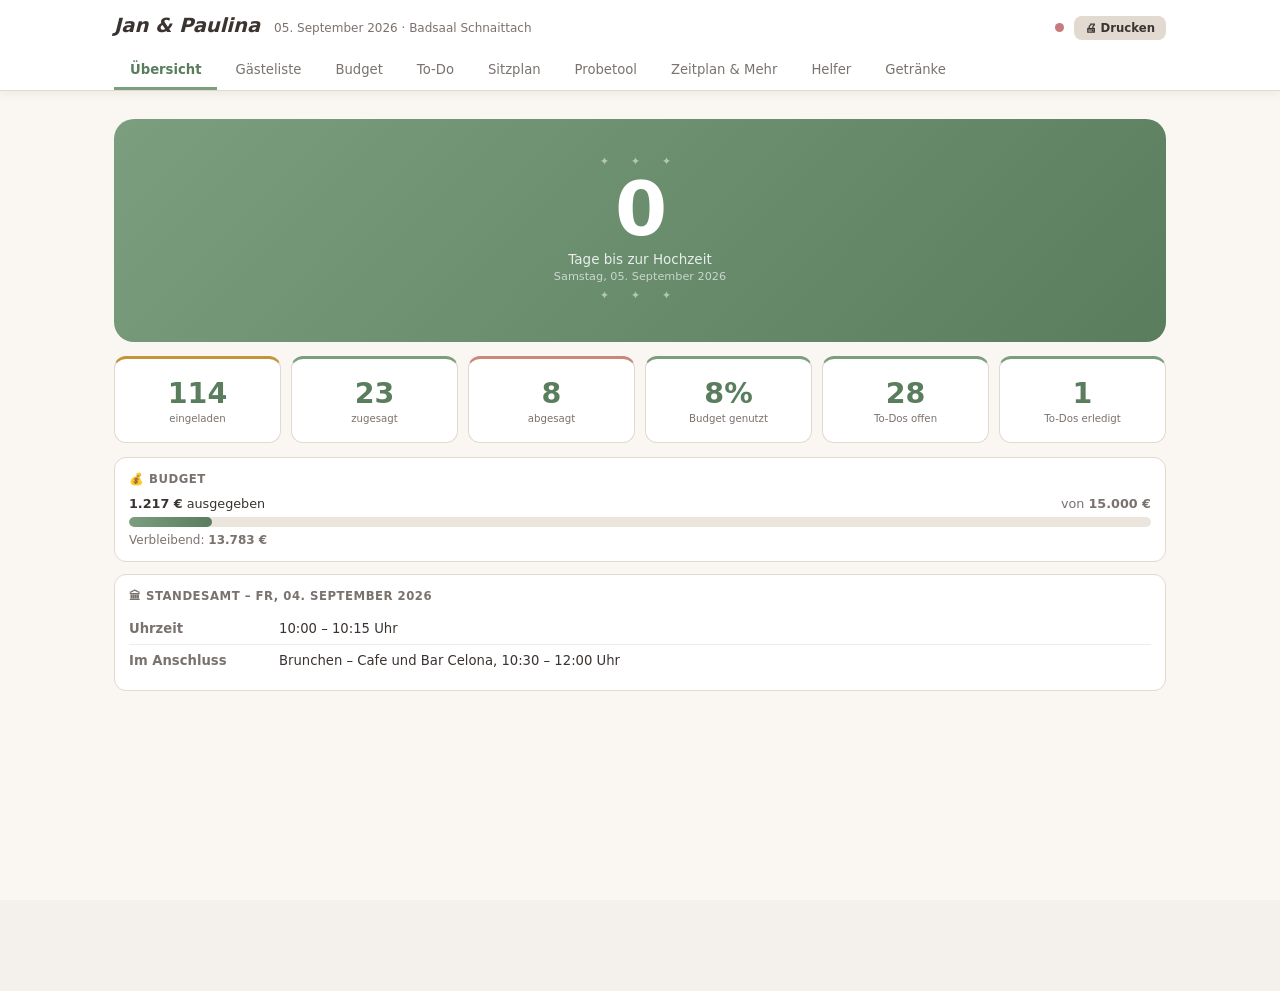
==== hochzeit-mobil.html @ a0f96538 "Zeitplan: Ringe-Symbol bei Standesamtlicher Trauung, Auto-Symbol bei Fahrt des Brautpaares ergänzt" ====
<!DOCTYPE html>
<html lang="de">
<head>
<meta charset="UTF-8">
<meta name="viewport" content="width=device-width,initial-scale=1.0,viewport-fit=cover">
<meta name="apple-mobile-web-app-capable" content="yes">
<title>Jan &amp; Paulina 💍</title>
<style>
/* ── Reset & Tokens ── */
*,*::before,*::after{box-sizing:border-box;margin:0;padding:0;-webkit-tap-highlight-color:transparent}
:root{
  --sage:#7a9e7e;--sage-d:#5a7d5e;--sage-l:#a8c5ab;
  --rose:#c9897a;--rose-d:#a06255;--gold:#c4943a;
  --cream:#faf7f2;--white:#fff;--bg:#f4f0eb;
  --text:#3a3330;--text-l:#7a726e;--border:#e2d9d0;
  --shadow:rgba(58,51,48,.08);--shadow-m:rgba(58,51,48,.13);
  --nav-h:60px;--top-h:112px;
}
html,body{height:100%;background:var(--bg);color:var(--text);
  font-family:'Segoe UI',system-ui,sans-serif;font-size:15px;overscroll-behavior:none}

/* ══════════════════════════════════════════
   SHARED
══════════════════════════════════════════ */
.tab{display:none}.tab.active{display:block}
.card{background:var(--white);border:1px solid var(--border);border-radius:14px;padding:14px;margin-bottom:12px}
.card-title{font-size:.78rem;font-weight:700;color:var(--text-l);text-transform:uppercase;letter-spacing:.5px;margin-bottom:10px}
.badge{display:inline-block;padding:3px 9px;border-radius:10px;font-size:.72rem;font-weight:700}
.b-z{background:#e8f5e9;color:#6ba36e}.b-e{background:#fff8e1;color:var(--gold)}
.b-a{background:#fce4e4;color:var(--rose-d)}.b-l{background:#eee;color:#7a7a8a}
.chips{display:flex;gap:7px;margin-bottom:12px;overflow-x:auto;padding-bottom:2px;scrollbar-width:none}
.chips::-webkit-scrollbar{display:none}
.chip{flex-shrink:0;padding:5px 14px;border-radius:20px;border:1px solid var(--border);
  background:var(--white);color:var(--text-l);font-size:.82rem;cursor:pointer;
  white-space:nowrap;transition:all .15s;font-family:inherit}
.chip:hover{border-color:var(--sage-l);color:var(--text)}
.chip.active{background:var(--sage);color:#fff;border-color:var(--sage);font-weight:600}
.btn{display:inline-flex;align-items:center;gap:5px;padding:8px 15px;border-radius:8px;
  border:none;cursor:pointer;font-size:.85rem;font-weight:600;font-family:inherit;transition:background .15s}
.btn-p{background:var(--sage);color:#fff}.btn-p:hover{background:var(--sage-d)}
.btn-d{background:#fde8e8;color:var(--rose-d)}.btn-d:hover{background:#f8d0ce}
.btn-s{background:var(--border);color:var(--text)}.btn-s:hover{background:#d5ccc4}
.btn-sm{padding:5px 11px;font-size:.78rem}
.section-lbl{font-size:.75rem;font-weight:700;color:var(--text-l);text-transform:uppercase;
  letter-spacing:.5px;display:flex;align-items:center;gap:8px;margin:16px 0 8px}
.section-lbl::after{content:'';flex:1;height:1px;background:var(--border)}
.empty{text-align:center;padding:32px 16px;color:var(--text-l);font-size:.88rem}
.count-lbl{font-size:.78rem;color:var(--text-l);margin-bottom:10px}
.search-wrap{position:relative;margin-bottom:12px}
.search-wrap input{width:100%;padding:9px 12px 9px 36px;border:1px solid var(--border);
  border-radius:10px;background:var(--white);font-size:.9rem;color:var(--text);font-family:inherit}
.search-wrap input:focus{outline:none;border-color:var(--sage-l)}
.search-wrap svg{position:absolute;left:10px;top:50%;transform:translateY(-50%);
  width:15px;height:15px;stroke:var(--text-l);fill:none;stroke-width:2}

/* Budget */
.bud-bar-out{height:10px;background:#ece5dd;border-radius:6px;overflow:hidden;margin:6px 0}
.bud-bar-in{height:100%;background:linear-gradient(90deg,var(--sage),var(--sage-d));border-radius:6px;transition:width .4s}
.bud-bar-in.over{background:linear-gradient(90deg,var(--rose),var(--rose-d))}
.kat-mini-bar{height:5px;background:#ece5dd;border-radius:3px;overflow:hidden;margin-top:3px}
.kat-mini-fill{height:100%;background:var(--sage);border-radius:3px;transition:width .3s}
.kat-mini-fill.over{background:var(--rose)}
.budget-input{width:100%;padding:6px 8px;border:1px solid var(--border);border-radius:6px;
  font-size:.88rem;color:var(--text);background:var(--cream)}
.budget-input:focus{outline:none;border-color:var(--sage-l);background:var(--white)}

/* Sitzplan */
.sitzplan-stats{display:flex;gap:10px;flex-wrap:wrap;margin-bottom:18px}
.sitzplan-stat-pill{background:var(--cream);border:1px solid var(--border);border-radius:20px;padding:6px 14px;font-size:.85rem;display:flex;align-items:center;gap:6px}
.sitzplan-stat-pill strong{color:var(--sage-d)}
.sitzplan-layout{display:flex;gap:18px;align-items:flex-start}
.tisch-grid{flex:1;display:flex;flex-wrap:wrap;gap:24px;align-content:flex-start}
.tisch-visual-wrap{display:inline-flex;flex-direction:column;align-items:center;gap:4px;padding:10px;background:var(--cream);border:1px solid var(--border);border-radius:14px;transition:box-shadow .15s}
.tisch-visual-wrap:hover{box-shadow:0 6px 20px var(--shadow-m)}
.tisch-seats-top,.tisch-seats-bottom{display:flex;gap:5px;align-items:center}
.tisch-middle-row{display:flex;gap:5px;align-items:stretch}
.tisch-seats-side{display:flex;flex-direction:column;gap:5px;justify-content:center}
.tisch-surface{background:linear-gradient(160deg,#fffef9,#f5efe4);border:3px solid var(--sage);border-radius:6px;width:170px;min-height:76px;display:flex;flex-direction:column;align-items:center;justify-content:center;padding:10px 14px;gap:3px}
.tisch-surface.over{border-color:var(--rose)}
.tisch-surface-name{font-size:1rem;font-weight:600;color:var(--text);text-align:center}
.tisch-surface-cap{font-size:.72rem;color:var(--text-l);font-weight:600}
.tisch-surface-cap.over{color:var(--rose-d)}
.tisch-seat{width:36px;height:36px;border-radius:50%;background:#f0ebe4;border:2px solid var(--border);display:flex;align-items:center;justify-content:center;font-size:.52rem;font-weight:700;color:var(--text-l);flex-shrink:0;transition:transform .18s,box-shadow .18s;user-select:none}
.tisch-seat.belegt{color:#fff;border-color:transparent;cursor:grab;box-shadow:0 1px 4px rgba(0,0,0,.18);position:relative}
.tisch-seat.belegt:hover{transform:scale(1.12);box-shadow:0 3px 10px rgba(0,0,0,.22)}
.tisch-seat.belegt .seat-remove{display:none;position:absolute;top:-4px;right:-4px;width:14px;height:14px;border-radius:50%;background:var(--rose);color:#fff;font-size:.6rem;line-height:14px;text-align:center;cursor:pointer;border:none;padding:0}
.tisch-seat.belegt:hover .seat-remove{display:block}
.tisch-seat.selected{box-shadow:0 0 0 3px var(--gold)!important;transform:scale(1.22)!important;position:relative;z-index:5}
.tisch-seat.drop-target{box-shadow:0 0 0 2px var(--sage)!important;transform:scale(1.1)!important}
.tisch-seat.drag-over{box-shadow:0 0 0 3px var(--sage)!important;transform:scale(1.12)!important}
.tisch-visual-footer{display:flex;gap:6px;margin-top:4px}
.unassigned-panel{width:230px;flex-shrink:0;background:var(--cream);border:1px solid var(--border);border-radius:14px;padding:14px;position:sticky;top:80px;max-height:calc(100vh - 120px);overflow-y:auto}
.unassigned-header{display:flex;align-items:center;justify-content:space-between;margin-bottom:10px}
.unassigned-title{font-weight:600;font-size:.95rem}
.unassigned-count-badge{background:#fce4e4;color:var(--rose-d);font-size:.72rem;font-weight:700;border-radius:10px;padding:2px 8px}
.unassigned-guest{display:flex;align-items:center;gap:8px;padding:7px 6px;border-bottom:1px solid #f0ebe4;font-size:.85rem;border-radius:6px;margin:0 -6px;cursor:grab;transition:background .12s}
.unassigned-guest:hover{background:#f0ebe4;border-bottom-color:transparent}
.unassigned-guest.selected{background:#fff8e1;border-bottom-color:transparent;box-shadow:0 0 0 2px var(--gold) inset}
.unassigned-guest:last-child{border-bottom:none}
.unassigned-guest-gruppe{width:8px;height:8px;border-radius:50%;flex-shrink:0}
.unassigned-guest-name{flex:1;font-weight:500;overflow:hidden;text-overflow:ellipsis;white-space:nowrap}
.assign-guest-list{max-height:340px;overflow-y:auto}
.assign-guest-item{display:flex;align-items:center;gap:10px;padding:10px 0;border-bottom:1px solid #f0ebe4;cursor:pointer;font-size:.88rem}
.assign-guest-item:last-child{border-bottom:none}
.assign-guest-item:hover{background:#f5f0eb;margin:0 -4px;padding-left:4px;padding-right:4px;border-radius:6px}
.assign-guest-color{width:10px;height:10px;border-radius:50%;flex-shrink:0}
.assign-guest-name{font-weight:600;flex:1}
.assign-guest-gruppe{font-size:.78rem;color:var(--text-l)}
@media(max-width:767px){.sitzplan-layout{flex-direction:column}.unassigned-panel{width:100%;position:static;max-height:none}}

/* Sitzplan View Toggle */
.szv-toggle{display:flex;background:var(--cream);border:1px solid var(--border);border-radius:8px;overflow:hidden}
.szv-btn{border:none;padding:6px 14px;font-size:.82rem;font-weight:600;cursor:pointer;font-family:inherit;background:transparent;color:var(--text-l);transition:background .15s,color .15s}
.szv-btn.szv-active{background:var(--sage);color:#fff}
.szv-btn:not(.szv-active):hover{background:var(--border)}

/* Raumplan */
.raumplan-room{position:relative;background:#f8f6f0;border:2px solid var(--border);border-radius:12px;overflow:hidden;user-select:none}
.raumplan-stage{position:absolute;background:var(--border);border-bottom:3px solid var(--sage);display:flex;align-items:center;justify-content:center;font-size:.75rem;font-weight:700;color:var(--text-l);letter-spacing:.3px}
.raumplan-entrance{position:absolute;bottom:0;left:50%;transform:translateX(-50%)}
.raumplan-tisch{position:absolute;border:2px solid var(--sage);border-radius:5px;display:flex;flex-direction:column;align-items:center;justify-content:center;cursor:grab;box-shadow:0 2px 8px var(--shadow);transition:box-shadow .15s,transform .1s;background:var(--white);overflow:hidden}
.raumplan-tisch:active{cursor:grabbing}
.raumplan-tisch.over{border-color:var(--rose);background:#fef5f5}
.raumplan-tisch-name{font-weight:700;font-size:.65rem;white-space:nowrap;overflow:hidden;text-overflow:ellipsis;padding:0 4px;max-width:100%}
.raumplan-tisch-count{font-size:.6rem;color:var(--text-l)}
.raumplan-tisch-dots{display:flex;gap:2px;margin-top:1px}
.raumplan-tisch:hover{box-shadow:0 4px 16px var(--shadow-m);transform:rotate(var(--rot,0deg)) scale(1.03)}
.raumplan-element{position:absolute;border:2px solid var(--rose);border-radius:5px;display:flex;flex-direction:column;align-items:center;justify-content:center;cursor:grab;box-shadow:0 2px 8px var(--shadow);transition:box-shadow .15s,transform .1s;background:var(--white);overflow:hidden;gap:2px}
.raumplan-element:hover{box-shadow:0 4px 16px var(--shadow-m);transform:scale(1.03)}
.raumplan-element:active{cursor:grabbing}
.raumplan-tisch.selected,.raumplan-element.selected{box-shadow:0 0 0 3px var(--gold),0 2px 8px var(--shadow)!important}
.raumplan-element-icon{font-size:1rem;line-height:1}
.raumplan-element-name{font-weight:700;font-size:.6rem;white-space:nowrap;overflow:hidden;text-overflow:ellipsis;padding:0 4px;max-width:100%;color:var(--text-l)}
.raumplan-legend{margin-top:10px;font-size:.76rem;color:var(--text-l);display:flex;gap:16px;flex-wrap:wrap;align-items:center}
.raumplan-info-pill.over{background:#fde8e8;color:var(--rose-d);border-color:var(--rose)}
.raumplan-info{margin-bottom:10px;display:flex;gap:10px;flex-wrap:wrap}
.raumplan-info-pill{background:var(--cream);border:1px solid var(--border);border-radius:20px;padding:5px 12px;font-size:.8rem;display:flex;align-items:center;gap:5px}

/* Timeline */
.tl-item{display:flex;gap:14px;padding:10px 0;border-bottom:1px solid #f0ebe4}
.tl-item:last-child{border-bottom:none}
.tl-time{width:90px;flex-shrink:0;font-size:.78rem;color:var(--text-l);font-weight:700;padding-top:2px}
.tl-titel{font-weight:600;font-size:.88rem}
.tl-notiz{font-size:.75rem;color:var(--text-l);margin-top:2px}
.tl-icon{width:15px;height:15px;vertical-align:-2px;margin-right:5px;color:var(--sage-d)}

/* Todo */
.todo-item{display:flex;gap:10px;align-items:flex-start;padding:11px 0;border-bottom:1px solid #f0ebe4}
.todo-item:last-child{border-bottom:none}
.todo-cb{width:20px;height:20px;accent-color:var(--sage);cursor:pointer;flex-shrink:0;margin-top:1px}
.todo-txt{font-weight:500;font-size:.9rem;word-break:break-word}
.todo-txt.done{text-decoration:line-through;opacity:.5}
.todo-meta{font-size:.75rem;color:var(--text-l);margin-top:2px}
.todo-kat-lbl{display:inline-block;padding:2px 7px;border-radius:8px;font-size:.68rem;
  font-weight:700;background:var(--cream);color:var(--text-l);margin-bottom:6px;letter-spacing:.3px}

/* Dienstleister */
.dl-item{padding:10px 0;border-bottom:1px solid #f0ebe4}
.dl-item:last-child{border-bottom:none}
.dl-top{display:flex;justify-content:space-between;align-items:flex-start;gap:8px}
.dl-name{font-weight:700;font-size:.9rem}
.dl-detail{font-size:.78rem;color:var(--text-l);margin-top:3px}

/* Countdown hero */
.hero{background:linear-gradient(135deg,var(--sage),var(--sage-d));color:#fff;
  border-radius:18px;padding:28px 20px;text-align:center;margin-bottom:14px}
.hero-orn{font-size:.75rem;letter-spacing:.6rem;opacity:.5;margin-bottom:4px}
.hero-num{font-size:4rem;font-weight:800;line-height:1;letter-spacing:-2px}
.hero-lbl{font-size:.9rem;opacity:.85;margin-top:4px}
.hero-date{font-size:.75rem;opacity:.65;margin-top:3px}

/* Stat cards */
.stats{display:grid;grid-template-columns:repeat(3,1fr);gap:10px;margin-bottom:14px}
.stat{background:var(--white);border:1px solid var(--border);border-radius:12px;
  padding:14px 10px;text-align:center;border-top:3px solid var(--sage);position:relative;
  font-family:inherit;width:100%}
.stat.gold{border-top-color:var(--gold)}.stat.rose{border-top-color:var(--rose)}
.stat-val{font-size:1.7rem;font-weight:800;color:var(--sage-d)}
.stat-lbl{font-size:.68rem;color:var(--text-l);margin-top:3px}
.stat-link{cursor:pointer;transition:transform .15s,box-shadow .15s}
.stat-link:hover{transform:translateY(-2px);box-shadow:0 6px 18px var(--shadow-m)}
.stat-link:active{transform:scale(.97)}
.stat-arr{position:absolute;bottom:7px;right:9px;font-size:.65rem;color:var(--text-l);
  opacity:0;transform:translateX(-3px);transition:opacity .2s,transform .2s}
.stat-link:hover .stat-arr{opacity:1;transform:translateX(0)}

/* Guest row (shared) */
.guest-item{display:flex;align-items:center;gap:10px;padding:10px 0;border-bottom:1px solid #f0ebe4}
.guest-item:last-child{border-bottom:none}
.grp-dot{width:9px;height:9px;border-radius:50%;flex-shrink:0}
.guest-name{flex:1;font-weight:600;font-size:.9rem;min-width:0;overflow:hidden;text-overflow:ellipsis;white-space:nowrap}
.status-sel{border:none;cursor:pointer;font-size:.72rem;font-weight:700;padding:3px 7px;
  border-radius:10px;background:inherit;font-family:inherit}

/* Info table */
.info-dl{width:100%}
.info-row{display:flex;gap:10px;padding:8px 0;border-bottom:1px solid #f0ebe4;font-size:.88rem}
.info-row:last-child{border-bottom:none}
.info-dt{font-weight:600;width:140px;flex-shrink:0;color:var(--text-l)}

/* Getränke */
.gt-table-wrap{overflow-x:auto;-webkit-overflow-scrolling:touch}
.gt-table{width:100%;border-collapse:collapse;margin-bottom:2px}
.gt-table th{background:#f5f0eb;padding:8px 10px;text-align:left;font-size:.7rem;font-weight:700;
  color:var(--text-l);text-transform:uppercase;letter-spacing:.4px;white-space:nowrap}
.gt-table td{padding:7px 10px;font-size:.86rem;border-bottom:1px solid #f0ebe4;white-space:nowrap}
.gt-table tr:last-child td{border-bottom:none}
.gt-sub{font-size:.78rem;color:var(--text-l);line-height:1.5}
.gt-total{display:flex;justify-content:space-between;padding:10px 10px 0;font-weight:700;
  font-size:.9rem;border-top:1.5px solid var(--border);margin-top:6px}
.gt-note{background:var(--cream);border-left:3px solid var(--gold);border-radius:0 10px 10px 0;
  padding:12px 14px;font-size:.85rem;line-height:1.55;margin-bottom:12px}
.gt-note b{color:var(--text)}

/* ══════════════════════════════════════════
   MOBILE  (default – < 768 px)
══════════════════════════════════════════ */
#top-nav{display:none}
#bottom-nav{position:fixed;bottom:0;left:0;right:0;background:var(--white);
  border-top:1px solid var(--border);display:flex;z-index:100;
  padding-bottom:env(safe-area-inset-bottom);overflow-x:auto;scrollbar-width:none}
#bottom-nav::-webkit-scrollbar{display:none}
.nav-btn{flex:1 0 auto;min-width:54px;display:flex;flex-direction:column;align-items:center;justify-content:center;
  padding:8px 4px;gap:2px;border:none;background:none;cursor:pointer;
  font-size:.62rem;color:var(--text-l);font-family:inherit;transition:color .15s;white-space:nowrap}
.nav-btn.active{color:var(--sage-d);font-weight:700}
.nav-btn svg{width:21px;height:21px;stroke:currentColor;fill:none;stroke-width:2;
  stroke-linecap:round;stroke-linejoin:round}
#app{display:flex;flex-direction:column;height:100%;height:100dvh}
#content{flex:1;overflow-y:auto;padding:16px 16px 80px}

/* Mobile: budget table hidden, cards shown */
.bud-table-wrap{display:none}

/* ══════════════════════════════════════════
   DESKTOP  (≥ 768 px)
══════════════════════════════════════════ */
@media(min-width:768px){
  body{background:var(--cream)}
  #bottom-nav{display:none}
  #top-nav{
    display:block;background:var(--white);border-bottom:1px solid var(--border);
    position:sticky;top:0;z-index:100;box-shadow:0 2px 10px var(--shadow)
  }
  .top-nav-inner{max-width:1100px;margin:0 auto;padding:0 24px}
  .top-brand{display:flex;align-items:baseline;gap:14px;padding:14px 0 12px}
  .top-brand h1{font-size:1.3rem;font-weight:700;color:var(--text);font-style:italic}
  .top-brand span{font-size:.8rem;color:var(--text-l)}
  .top-tabs{display:flex;gap:2px}
  .top-tab{background:none;border:none;padding:10px 16px;cursor:pointer;font-size:.88rem;
    color:var(--text-l);border-bottom:3px solid transparent;font-family:inherit;
    white-space:nowrap;transition:color .15s,border-color .15s}
  .top-tab:hover{color:var(--text)}
  .top-tab.active{color:var(--sage-d);border-bottom-color:var(--sage);font-weight:700}
  #app{display:block;height:auto;min-height:100vh}
  #content{overflow:visible;padding:28px 24px 60px;max-width:1100px;margin:0 auto}

  /* Desktop hero + stats */
  .hero{border-radius:20px;padding:36px 40px}
  .hero-num{font-size:5rem}
  .stats{grid-template-columns:repeat(6,1fr)}
  .stat{padding:18px 10px}.stat-val{font-size:1.9rem}

  /* Desktop guest list — wider rows */
  .guest-item{padding:11px 14px}
  .guest-note{display:block!important}  /* hidden on mobile */

  /* Desktop budget: show full table */
  .bud-table-wrap{display:block}
  .bud-card-list{display:none}  /* hide cards on desktop */
  .bud-table{width:100%;border-collapse:collapse}
  .bud-table th{background:#f5f0eb;padding:10px 14px;text-align:left;font-size:.78rem;
    font-weight:700;color:var(--text-l);text-transform:uppercase;letter-spacing:.4px;
    border-bottom:1px solid var(--border)}
  .bud-table td{padding:9px 14px;font-size:.9rem;border-bottom:1px solid #f0ebe4}
  .bud-table tr:last-child td{border-bottom:none}
  .bud-table tr:hover td{background:#fdfaf7}

  /* Desktop: 2-col layout for mehr */
  .mehr-grid{display:grid;grid-template-columns:1fr 1fr;gap:20px}

  /* Desktop: DL grid */
  .dl-grid-wrap{display:grid;grid-template-columns:repeat(auto-fill,minmax(280px,1fr));gap:12px}
  .dl-grid-card{background:var(--white);border:1px solid var(--border);border-radius:12px;padding:16px}
  .card{border-radius:12px}
}

@media print{
  #top-nav,#bottom-nav,.chips,.btn{display:none!important}
  body{background:#fff}
  #content{padding:0;max-width:100%}
  .tab{display:block!important;page-break-after:always}
}

/* Getränkekarte: eigener, isolierter Druckmodus */
@media print{
  body.printing-menu #top-nav,
  body.printing-menu #bottom-nav,
  body.printing-menu #app{display:none!important}
  body.printing-menu #getraenke-menu-modal{
    position:static!important;display:block!important;background:#fff!important;
    inset:auto!important;padding:0!important}
  body.printing-menu #getraenke-menu-modal>div{box-shadow:none!important;width:100%!important;
    max-height:none!important;overflow:visible!important;border-radius:0!important;
    background:#fff!important;margin:0!important}
  body.printing-menu .no-print{display:none!important}
}

/* Getränkekarte: Restaurant-Menü-Optik */
.menu-card{padding:44px 34px 30px;font-family:Georgia,'Iowan Old Style','Palatino Linotype',serif;
  color:#3a3330;text-align:center}
.mc-eyebrow{font-size:.66rem;letter-spacing:.3em;text-transform:uppercase;color:var(--gold)}
.menu-card h2{font-size:1.75rem;font-weight:400;letter-spacing:.05em;margin:6px 0 4px}
.mc-sub{font-size:.78rem;color:var(--text-l);font-style:italic;margin-bottom:22px}
.mc-rule{width:52px;height:1px;background:var(--gold);margin:0 auto 26px}
.mc-section{margin-bottom:24px}
.mc-section-title{font-size:.74rem;letter-spacing:.24em;text-transform:uppercase;
  color:var(--gold);margin-bottom:12px}
.mc-item{font-size:.98rem;padding:4px 0;line-height:1.3}
.mc-item-note{display:block;font-size:.68rem;color:var(--text-l);font-style:italic;margin-top:1px;letter-spacing:.03em}
</style>
</head>
<body>

<!-- ══ DESKTOP TOP NAV ══ -->
<header id="top-nav">
  <div class="top-nav-inner">
    <div class="top-brand">
      <h1>Jan &amp; Paulina</h1>
      <span>05. September 2026 · Badsaal Schnaittach</span>
      <div style="margin-left:auto;display:flex;align-items:center;gap:10px">
        <span id="sync-dot" title="Synchronisiert" style="display:inline-block;width:9px;height:9px;border-radius:50%;background:#6ba36e;flex-shrink:0"></span>
        <button class="btn btn-s btn-sm" onclick="window.print()">🖨 Drucken</button>
      </div>
    </div>
    <div class="top-tabs">
      <button class="top-tab active" onclick="showTab('home',this,'top')">Übersicht</button>
      <button class="top-tab" onclick="showTab('gaeste',this,'top')">Gästeliste</button>
      <button class="top-tab" onclick="showTab('budget',this,'top')">Budget</button>
      <button class="top-tab" onclick="showTab('todo',this,'top')">To-Do</button>
      <button class="top-tab" onclick="showTab('sitzplan',this,'top')">Sitzplan</button>
      <button class="top-tab" onclick="showTab('probetool',this,'top')">Probetool</button>
      <button class="top-tab" onclick="showTab('mehr',this,'top')">Zeitplan &amp; Mehr</button>
      <button class="top-tab" onclick="showTab('helfer',this,'top')">Helfer</button>
      <button class="top-tab" onclick="showTab('getraenke',this,'top')">Getränke</button>
    </div>
  </div>
</header>

<div id="app">
<div id="content">

  <!-- ══ ÜBERSICHT ══ -->
  <div id="tab-home" class="tab active">
    <div class="hero">
      <div class="hero-orn">✦ ✦ ✦</div>
      <div class="hero-num" id="cd">–</div>
      <div class="hero-lbl">Tage bis zur Hochzeit</div>
      <div class="hero-date">Samstag, 05. September 2026</div>
      <div class="hero-orn" style="margin-top:6px">✦ ✦ ✦</div>
    </div>
    <div class="stats">
      <button type="button" class="stat gold stat-link" onclick="navigateTo('gaeste','alle')">
        <div class="stat-val" id="s-eing">–</div><div class="stat-lbl">eingeladen</div><div class="stat-arr">→</div>
      </button>
      <button type="button" class="stat stat-link" onclick="navigateTo('gaeste','Zugesagt')">
        <div class="stat-val" id="s-zug">–</div><div class="stat-lbl">zugesagt</div><div class="stat-arr">→</div>
      </button>
      <button type="button" class="stat rose stat-link" onclick="navigateTo('gaeste','Abgesagt')">
        <div class="stat-val" id="s-abg">–</div><div class="stat-lbl">abgesagt</div><div class="stat-arr">→</div>
      </button>
      <button type="button" class="stat stat-link" onclick="navigateTo('budget',null)">
        <div class="stat-val" id="s-budpct">–%</div><div class="stat-lbl">Budget genutzt</div><div class="stat-arr">→</div>
      </button>
      <button type="button" class="stat stat-link" onclick="navigateTo('todo','offen')">
        <div class="stat-val" id="s-open">–</div><div class="stat-lbl">To-Dos offen</div><div class="stat-arr">→</div>
      </button>
      <button type="button" class="stat stat-link" onclick="navigateTo('todo','erledigt')">
        <div class="stat-val" id="s-done">–</div><div class="stat-lbl">To-Dos erledigt</div><div class="stat-arr">→</div>
      </button>
    </div>
    <div class="card">
      <div class="card-title">💰 Budget</div>
      <div style="display:flex;justify-content:space-between;font-size:.85rem;margin-bottom:4px">
        <span><strong id="s-budout">0 €</strong> ausgegeben</span>
        <span style="color:var(--text-l)">von <strong id="s-budtot">15.000 €</strong></span>
      </div>
      <div class="bud-bar-out"><div class="bud-bar-in" id="s-budbar" style="width:0%"></div></div>
      <div style="font-size:.8rem;color:var(--text-l);margin-top:4px">Verbleibend: <strong id="s-budrest">–</strong></div>
    </div>
    <div class="card">
      <div class="card-title">🏛 Standesamt – Fr, 04. September 2026</div>
      <div class="info-dl">
        <div class="info-row"><dt class="info-dt">Uhrzeit</dt><dd>10:00 – 10:15 Uhr</dd></div>
        <div class="info-row"><dt class="info-dt">Im Anschluss</dt><dd>Brunchen – Cafe und Bar Celona, 10:30 – 12:00 Uhr</dd></div>
      </div>
    </div>
  </div>

  <!-- ══ GÄSTELISTE ══ -->
  <div id="tab-gaeste" class="tab">
    <div style="display:flex;justify-content:space-between;align-items:center;margin-bottom:14px;flex-wrap:wrap;gap:10px">
      <span style="font-size:1.1rem;font-weight:700">Gästeliste</span>
      <div style="display:flex;gap:8px;flex-wrap:wrap;align-items:center">
        <div class="search-wrap" style="margin-bottom:0">
          <svg viewBox="0 0 24 24"><circle cx="11" cy="11" r="8"/><path d="m21 21-4.35-4.35"/></svg>
          <input type="text" id="g-search" placeholder="Suchen …" oninput="renderGuests()">
        </div>
        <button class="btn btn-p btn-sm" onclick="openGastModal()">+ Gast</button>
      </div>
    </div>
    <div class="chips" id="g-chips">
      <button class="chip active" onclick="setGF('alle',this)">Alle</button>
      <button class="chip" onclick="setGF('Zugesagt',this)">Zugesagt</button>
      <button class="chip" onclick="setGF('Eingeladen',this)">Eingeladen</button>
      <button class="chip" onclick="setGF('Abgesagt',this)">Abgesagt</button>
      <button class="chip" onclick="setGF('Liste',this)">Liste</button>
    </div>
    <div class="count-lbl" id="g-count"></div>
    <div style="display:flex;gap:8px;margin-bottom:12px;flex-wrap:wrap">
      <button class="btn btn-s btn-sm" onclick="exportData()">⬇ Daten exportieren</button>
      <label class="btn btn-s btn-sm" style="cursor:pointer">⬆ Importieren<input type="file" accept=".json" style="display:none" onchange="importData(this)"></label>
      <button class="btn btn-s btn-sm" onclick="restoreAddresses()">📍 Adressen wiederherstellen</button>
    </div>
    <div id="g-list"></div>
  </div>

  <!-- ══ BUDGET ══ -->
  <div id="tab-budget" class="tab">
    <div style="display:flex;justify-content:space-between;align-items:center;margin-bottom:14px">
      <span style="font-size:1.1rem;font-weight:700">Budgetübersicht</span>
      <button class="btn btn-p btn-sm" onclick="openAddBudModal()">+ Ausgabe hinzufügen</button>
    </div>
    <div class="card" id="bud-summary"></div>

    <!-- Desktop: table -->
    <div class="bud-table-wrap card" style="padding:0;overflow:hidden">
      <table class="bud-table">
        <thead><tr>
          <th>Kategorie</th><th>Geplant (€)</th><th>Ausgegeben (€)</th><th>Notiz</th>
        </tr></thead>
        <tbody id="bud-tbody"></tbody>
      </table>
    </div>

    <!-- Mobile: cards -->
    <div class="bud-card-list" id="bud-cards"></div>
  </div>

  <!-- ══ TO-DO ══ -->
  <div id="tab-todo" class="tab">
    <div style="display:flex;justify-content:space-between;align-items:center;margin-bottom:14px">
      <span style="font-size:1.1rem;font-weight:700">To-Do Liste</span>
      <button class="btn btn-p btn-sm" onclick="toggleAddTodo()">+ Aufgabe</button>
    </div>
    <div class="chips" id="t-chips">
      <button class="chip active" onclick="setTF('alle',this)">Alle</button>
      <button class="chip" onclick="setTF('offen',this)">Offen</button>
      <button class="chip" onclick="setTF('erledigt',this)">Erledigt</button>
    </div>
    <div class="count-lbl" id="t-count"></div>
    <div class="card" id="add-todo-card" style="display:none;margin-bottom:14px">
      <div style="display:grid;grid-template-columns:1fr 1fr;gap:10px;margin-bottom:10px">
        <div>
          <label style="font-size:.78rem;font-weight:600;color:var(--text-l);display:block;margin-bottom:4px">Aufgabe *</label>
          <input type="text" id="new-todo-text" style="width:100%;padding:8px 10px;border:1px solid var(--border);border-radius:8px;font-size:.9rem;font-family:inherit" placeholder="Was ist zu tun?">
        </div>
        <div>
          <label style="font-size:.78rem;font-weight:600;color:var(--text-l);display:block;margin-bottom:4px">Verantwortlich</label>
          <input type="text" id="new-todo-ver" style="width:100%;padding:8px 10px;border:1px solid var(--border);border-radius:8px;font-size:.9rem;font-family:inherit" placeholder="Name">
        </div>
      </div>
      <div style="display:flex;gap:8px;justify-content:flex-end">
        <button class="btn btn-s btn-sm" onclick="toggleAddTodo()">Abbrechen</button>
        <button class="btn btn-p btn-sm" onclick="addTodo()">Hinzufügen</button>
      </div>
    </div>
    <div id="t-list"></div>
  </div>

  <!-- ══ SITZPLAN ══ -->
  <div id="tab-sitzplan" class="tab">
    <div style="display:flex;justify-content:space-between;align-items:center;margin-bottom:14px;flex-wrap:wrap;gap:8px">
      <span style="font-size:1.1rem;font-weight:700">Sitzplan</span>
      <div style="display:flex;gap:8px;align-items:center">
        <div class="szv-toggle">
          <button id="szv-btn-sitzplan" class="szv-btn szv-active" onclick="setSitzplanView('sitzplan')">Sitzplan</button>
          <button id="szv-btn-raumplan" class="szv-btn" onclick="setSitzplanView('raumplan')">🏛 Raumplan</button>
        </div>
        <button class="btn btn-p btn-sm" onclick="openAddTischModal()">+ Tisch</button>
        <button class="btn btn-p btn-sm" onclick="openAddElementModal()">+ Element</button>
      </div>
    </div>

    <div class="sitzplan-stats" id="sitzplan-stats"></div>
    <!-- Sitzplan-View -->
    <div id="szv-sitzplan">
      <div class="sitzplan-layout">
        <div class="tisch-grid" id="tisch-grid"></div>
        <div class="unassigned-panel">
          <div class="unassigned-header">
            <span class="unassigned-title">Nicht zugewiesen</span>
            <span id="unassigned-count" class="unassigned-count-badge"></span>
          </div>
          <input type="text" id="unassigned-search" placeholder="Gast suchen …" oninput="renderUnassigned()"
            style="width:100%;padding:7px 10px;border:1px solid var(--border);border-radius:8px;font-size:.85rem;margin-bottom:10px;font-family:inherit">
          <div id="unassigned-list"></div>
        </div>
      </div>
    </div>
    <!-- Raumplan-View -->
    <div id="szv-raumplan" style="display:none">
      <div id="raumplan-container"></div>
    </div>
  </div>

  <!-- ══ PROBETOOL ══ -->
  <div id="tab-probetool" class="tab">
    <div style="margin-bottom:14px">
      <span style="font-size:1.1rem;font-weight:700">Probetool: Sitzverteilung</span>
      <div style="font-size:.82rem;color:var(--text-l);margin-top:2px">Separates Experimentierfeld – verändert den echten Sitzplan nicht. Ziel: jede·r kennt mind. 1, idealerweise 2 Personen am eigenen Tisch.</div>
    </div>
    <div class="card">
      <div class="card-title">1. Familie/Freunde-Zuordnung &amp; Alter prüfen</div>
      <div style="font-size:.78rem;color:var(--text-l);margin-bottom:8px">Alle automatischen Vorbelegungen unten hängen davon ab, dass die Gruppe pro Gast stimmt (wirkt sich auch auf die Gästeliste aus). Alter ist optional und sorgt dafür, dass die Berechnung altersgerechte Tischnähe leicht bevorzugt.</div>
      <div class="search-wrap">
        <svg viewBox="0 0 24 24"><circle cx="11" cy="11" r="8"/><path d="m21 21-4.35-4.35"/></svg>
        <input type="text" id="pt-zuordnung-search" placeholder="Gast suchen …" oninput="renderProbetoolZuordnung()">
      </div>
      <div id="probetool-zuordnung" style="max-height:340px;overflow-y:auto"></div>
    </div>
    <div class="card">
      <div class="card-title">2. Sitzplan-Kopie</div>
      <div id="probetool-setup"></div>
    </div>
    <div class="card">
      <div class="card-title">3. Feste Gruppen (müssen zusammensitzen, z.B. Paare/Familien)</div>
      <div id="probetool-gruppen" style="margin-bottom:10px"></div>
      <div style="display:flex;gap:8px;flex-wrap:wrap">
        <button class="btn btn-p btn-sm" onclick="openAddGruppeModal('zusammenhalten')">+ Gruppe hinzufügen</button>
        <button class="btn btn-s btn-sm" onclick="uebernehmeGruppenAusSitzplan()">Paare aus Sitzplan übernehmen</button>
      </div>
    </div>
    <div class="card">
      <div class="card-title">4. Untergruppen (kennen sich gut, z.B. Freundeskreise)</div>
      <div style="font-size:.78rem;color:var(--text-l);margin-bottom:8px">Für engere Cluster innerhalb größerer Gruppen (z.B. "Schulfreunde Jan") – wird bei der Vorbelegung unten wie "Familie" behandelt, aber ohne Zwang zum Zusammensitzen.</div>
      <div id="probetool-untergruppen" style="margin-bottom:10px"></div>
      <button class="btn btn-p btn-sm" onclick="openAddGruppeModal('bekanntengruppen')">+ Untergruppe hinzufügen</button>
    </div>
    <div class="card">
      <div class="card-title">5. Wer kennt wen gut?</div>
      <div style="font-size:.78rem;color:var(--text-l);margin-bottom:8px">🔒 Müssen zusammensitzen &nbsp;·&nbsp; 😊 Kennen sich gut &nbsp;·&nbsp; 🙂 Könnten harmonieren &nbsp;·&nbsp; ❌ Passen nicht zusammen</div>
      <div style="display:flex;gap:8px;flex-wrap:wrap;margin-bottom:10px">
        <button class="btn btn-s btn-sm" onclick="wendeKategorie2Vorbelegung()">😊 Kategorie 2 für Familien &amp; Untergruppen vorbelegen</button>
        <button class="btn btn-s btn-sm" onclick="wendeKategorie4FamilieFreunde()">❌ Kategorie 4 für Familie ↔ Freunde vorbelegen</button>
        <button class="btn btn-s btn-sm" onclick="wendeKategorie3UnterFreunden()">🙂 Kategorie 3 unter Freunden vorbelegen</button>
      </div>
      <div class="search-wrap">
        <svg viewBox="0 0 24 24"><circle cx="11" cy="11" r="8"/><path d="m21 21-4.35-4.35"/></svg>
        <input type="text" id="pt-anker-search" placeholder="Gast suchen (Anker) …" oninput="renderProbetoolAnkerList()">
      </div>
      <div id="pt-anker-list"></div>
      <div id="pt-affinitaet-rows" style="margin-top:10px"></div>
    </div>
    <div class="card">
      <div class="card-title">6. Berechnen</div>
      <button class="btn btn-p" onclick="computeProbetoolErgebnis()">Berechnen</button>
      <span style="font-size:.78rem;color:var(--text-l);margin-left:8px">Erneuter Klick berechnet neu (anderer Zufallsstart, ggf. besseres Ergebnis).</span>
    </div>
    <div class="card" id="probetool-ergebnis-card" style="display:none">
      <div class="card-title" style="display:flex;align-items:center;justify-content:space-between;gap:8px;flex-wrap:wrap;text-transform:none;letter-spacing:normal">
        <span style="text-transform:uppercase;letter-spacing:.5px">7. Ergebnis</span>
        <div style="display:flex;gap:8px;flex-wrap:wrap">
          <button class="btn btn-s btn-sm" onclick="copyProbetoolErgebnisAlsText()">📋 Als Text kopieren</button>
          <button class="btn btn-p btn-sm" onclick="uebernehmeProbetoolAlsSitzplan()">✅ In echten Sitzplan übernehmen</button>
        </div>
      </div>
      <div style="font-size:.78rem;color:var(--text-l);margin-bottom:8px">Wie im echten Sitzplan: Gast anklicken oder ziehen, um ihn auf einen anderen Platz zu verschieben. Änderungen hier bleiben zunächst nur im Probetool.</div>
      <div class="tisch-grid" id="probetool-tisch-grid" style="margin-bottom:6px"></div>
      <div id="probetool-unassigned" style="margin-bottom:18px"></div>
      <div id="probetool-ergebnis"></div>
    </div>
  </div>

  <!-- ══ ZEITPLAN & MEHR ══ -->
  <div id="tab-mehr" class="tab">
    <div class="mehr-grid">
      <div>
        <div class="section-lbl">🏛 Freitag, 04.09.2026 – Standesamt</div>
        <div class="card" id="tl-fr"></div>
        <div class="section-lbl" style="margin-top:18px">💒 Ablauf der Hochzeit, 05.09.2026</div>
        <div class="card" id="tl-hz"></div>
        <div class="section-lbl" style="margin-top:18px">⛪ Gottesdienstablauf</div>
        <div class="card" id="tl-gd"></div>
      </div>
      <div>
        <div class="section-lbl">🤝 Dienstleister</div>
        <div id="dl-wrap"></div>
      </div>
    </div>
  </div>

  <!-- ══ HELFER ══ -->
  <div id="tab-helfer" class="tab">
    <div style="display:flex;justify-content:space-between;align-items:center;margin-bottom:14px">
      <span style="font-size:1.1rem;font-weight:700">Helfer</span>
      <button class="btn btn-p btn-sm" onclick="openAddHelferModal()">+ Aufgabe</button>
    </div>

    <!-- Desktop: table -->
    <div class="bud-table-wrap card" style="padding:0;overflow:hidden">
      <table class="bud-table">
        <thead><tr>
          <th>Aufgabe</th><th>Tag</th><th>Helfer</th><th>Status</th><th>Notiz</th><th></th>
        </tr></thead>
        <tbody id="helfer-tbody"></tbody>
      </table>
    </div>

    <!-- Mobile: cards -->
    <div class="bud-card-list" id="helfer-cards"></div>
  </div>

  <!-- ══ GETRÄNKE ══ -->
  <div id="tab-getraenke" class="tab">
    <div style="display:flex;justify-content:space-between;align-items:flex-start;gap:10px;margin-bottom:14px;flex-wrap:wrap">
      <div>
        <span style="font-size:1.1rem;font-weight:700">Getränke</span>
        <div style="font-size:.82rem;color:var(--text-l);margin-top:2px">Rezeptrechner &amp; Inventur — alle Mengen und Kosten sind editierbar</div>
      </div>
      <button class="btn btn-p btn-sm" onclick="openGetraenkeMenu()">🍸 Getränkekarte anzeigen</button>
    </div>

    <div class="section-lbl">🍹 Rezepte für die Aperitif-Behälter</div>
    <div id="gt-rezepte-wrap"></div>
    <div class="gt-sub" style="margin:-4px 0 10px">Ein Ansatz sind immer 4 l. Bei der Beeren-Limo wird zwischendurch nachgesetzt; die Gartenlimo dafür kommt aus dem Bestand, dafür steht unten ein Kasten extra auf der Liste.</div>

    <div class="section-lbl">☀️ Nachmittag in der Gemeinde</div>
    <div class="card">
      <div style="display:flex;align-items:center;gap:8px;margin-bottom:10px">
        <label style="font-size:.85rem;font-weight:600">Personen</label>
        <input type="number" min="0" id="gt-nm-personen" class="budget-input" style="max-width:90px" onchange="updGtScalar('nachmittagPersonen',this.value)">
      </div>
      <div class="gt-table-wrap">
        <table class="gt-table">
          <thead><tr><th>Position</th><th>Menge</th><th>Einheit</th><th>Notiz</th><th></th></tr></thead>
          <tbody id="gt-nachmittag-tbody"></tbody>
        </table>
      </div>
      <button class="btn btn-s btn-sm" style="margin-top:10px" onclick="addGtRow('nachmittag')">+ Position</button>
    </div>

    <div class="section-lbl">🌙 Abend im Badsaal</div>
    <div class="card">
      <div style="display:flex;align-items:center;gap:8px;margin-bottom:10px">
        <label style="font-size:.85rem;font-weight:600">Gäste</label>
        <input type="number" min="0" id="gt-ab-gaeste" class="budget-input" style="max-width:90px" onchange="updGtScalar('abendGaeste',this.value)">
      </div>
      <div class="gt-table-wrap">
        <table class="gt-table">
          <thead><tr><th>Position</th><th>Menge</th><th>Einheit</th><th>Kategorie</th><th>Notiz</th><th></th></tr></thead>
          <tbody id="gt-abend-tbody"></tbody>
        </table>
      </div>
      <button class="btn btn-s btn-sm" style="margin-top:10px" onclick="addGtRow('abend')">+ Position</button>
    </div>

    <div class="section-lbl">🍹 Aperitif-Behälter — ab 17:00</div>
    <div class="card">
      <div class="gt-sub" style="margin-bottom:8px">Richtwert: 1 Liter ergibt 5 Gläser (200 ml/Glas) — die Beeren-Limo-Menge kommt aus dem Rezeptrechner oben.</div>
      <div class="gt-table-wrap">
        <table class="gt-table">
          <thead><tr><th>Behälter</th><th>Menge (l)</th><th>Ergibt</th><th></th></tr></thead>
          <tbody id="gt-aperitif-tbody"></tbody>
        </table>
      </div>
      <button class="btn btn-s btn-sm" style="margin-top:10px" onclick="addGtRow('aperitif')">+ Behälter</button>
    </div>

    <div class="section-lbl">🛒 Zutaten &amp; Zubehör für die Behälter</div>
    <div class="card">
      <div class="gt-table-wrap">
        <table class="gt-table">
          <thead><tr><th>Position</th><th>Menge</th><th>ca. Kosten (€)</th><th></th></tr></thead>
          <tbody id="gt-zutaten-tbody"></tbody>
        </table>
      </div>
      <button class="btn btn-s btn-sm" style="margin-top:10px" onclick="addGtRow('zutaten')">+ Position</button>
      <div class="gt-total"><span>Geschätzt gesamt</span><span id="gt-zutaten-total"></span></div>
      <div class="gt-sub" style="margin-top:10px">Gläser: rund 60 Stielgläser für die Aperitifs, dazu Wasser-, Bier- und Weingläser für den Abend sowie 300 Sektgläser für den Nachmittag.</div>
    </div>

    <div class="section-lbl">📌 Zwei Hinweise</div>
    <div id="gt-hinweise"></div>
  </div>

</div><!-- /content -->

<!-- ══ MOBILE BOTTOM NAV ══ -->
<nav id="bottom-nav">
  <button class="nav-btn active" onclick="showTab('home',this,'bot')">
    <svg viewBox="0 0 24 24"><path d="M3 9l9-7 9 7v11a2 2 0 0 1-2 2H5a2 2 0 0 1-2-2z"/><polyline points="9 22 9 12 15 12 15 22"/></svg>
    Übersicht
  </button>
  <button class="nav-btn" onclick="showTab('gaeste',this,'bot')">
    <svg viewBox="0 0 24 24"><path d="M17 21v-2a4 4 0 0 0-4-4H5a4 4 0 0 0-4 4v2"/><circle cx="9" cy="7" r="4"/><path d="M23 21v-2a4 4 0 0 0-3-3.87M16 3.13a4 4 0 0 1 0 7.75"/></svg>
    Gäste
  </button>
  <button class="nav-btn" onclick="showTab('budget',this,'bot')">
    <svg viewBox="0 0 24 24"><line x1="12" y1="1" x2="12" y2="23"/><path d="M17 5H9.5a3.5 3.5 0 0 0 0 7h5a3.5 3.5 0 0 1 0 7H6"/></svg>
    Budget
  </button>
  <button class="nav-btn" onclick="showTab('todo',this,'bot')">
    <svg viewBox="0 0 24 24"><polyline points="9 11 12 14 22 4"/><path d="M21 12v7a2 2 0 0 1-2 2H5a2 2 0 0 1-2-2V5a2 2 0 0 1 2-2h11"/></svg>
    To-Do
  </button>
  <button class="nav-btn" onclick="showTab('sitzplan',this,'bot')">
    <svg viewBox="0 0 24 24"><rect x="3" y="3" width="7" height="7"/><rect x="14" y="3" width="7" height="7"/><rect x="3" y="14" width="7" height="7"/><rect x="14" y="14" width="7" height="7"/></svg>
    Sitzplan
  </button>
  <button class="nav-btn" onclick="showTab('probetool',this,'bot')">
    <svg viewBox="0 0 24 24"><polyline points="16 3 21 3 21 8"/><line x1="4" y1="20" x2="21" y2="3"/><polyline points="21 16 21 21 16 21"/><line x1="15" y1="15" x2="21" y2="21"/><line x1="4" y1="4" x2="9" y2="9"/></svg>
    Probetool
  </button>
  <button class="nav-btn" onclick="showTab('mehr',this,'bot')">
    <svg viewBox="0 0 24 24"><circle cx="12" cy="12" r="1"/><circle cx="19" cy="12" r="1"/><circle cx="5" cy="12" r="1"/></svg>
    Mehr
  </button>
  <button class="nav-btn" onclick="showTab('helfer',this,'bot')">
    <svg viewBox="0 0 24 24"><path d="M17 21v-2a4 4 0 0 0-4-4H5a4 4 0 0 0-4 4v2"/><circle cx="9" cy="7" r="4"/><path d="M22 11l-3 3-1.5-1.5"/></svg>
    Helfer
  </button>
  <button class="nav-btn" onclick="showTab('getraenke',this,'bot')">
    <svg viewBox="0 0 24 24"><path d="M18 8h1a4 4 0 0 1 0 8h-1"/><path d="M2 8h16v9a4 4 0 0 1-4 4H6a4 4 0 0 1-4-4V8z"/><line x1="6" y1="1" x2="6" y2="4"/><line x1="10" y1="1" x2="10" y2="4"/><line x1="14" y1="1" x2="14" y2="4"/></svg>
    Getränke
  </button>
</nav>
</div><!-- /app -->

<!-- ══ MODAL: Getränkekarte ══ -->
<div id="getraenke-menu-modal" onclick="if(event.target===this)closeGetraenkeMenu()"
  style="display:none;position:fixed;inset:0;background:rgba(0,0,0,.55);z-index:300;align-items:center;justify-content:center;padding:20px">
  <div style="background:#fffaf3;border-radius:6px;width:min(480px,95vw);max-height:92vh;overflow-y:auto;box-shadow:0 24px 70px rgba(0,0,0,.35)">
    <div class="menu-card" id="menu-card-content"></div>
    <div class="no-print" style="display:flex;justify-content:center;gap:10px;padding:0 24px 26px">
      <button class="btn btn-s btn-sm" onclick="closeGetraenkeMenu()">Schließen</button>
      <button class="btn btn-p btn-sm" onclick="window.print()">🖨 Drucken</button>
    </div>
  </div>
</div>

<!-- ══ MODAL: Gast ══ -->
<div id="gast-modal" style="display:none;position:fixed;inset:0;background:rgba(0,0,0,.4);z-index:200;align-items:center;justify-content:center">
  <div style="background:var(--white);border-radius:16px;padding:24px;width:min(460px,95vw);max-height:90vh;overflow-y:auto;box-shadow:0 20px 60px rgba(0,0,0,.18)">
    <h2 style="font-size:1rem;margin-bottom:18px" id="gast-modal-title">Gast hinzufügen</h2>
    <input type="hidden" id="gast-edit-id">
    <div style="display:grid;grid-template-columns:1fr 80px;gap:10px;margin-bottom:10px">
      <div><label class="fl">Name *</label><input type="text" id="gast-name" class="fi" placeholder="Name"></div>
      <div><label class="fl">Pers.</label><input type="number" id="gast-pers" class="fi" min="1" value="1"></div>
    </div>
    <div style="display:grid;grid-template-columns:1fr 1fr;gap:10px;margin-bottom:10px">
      <div><label class="fl">Status</label>
        <select id="gast-status" class="fi"><option>Eingeladen</option><option>Zugesagt</option><option>Abgesagt</option><option>Liste</option></select></div>
      <div><label class="fl">Gruppe</label>
        <select id="gast-gruppe" class="fi">
          <option>Freunde Paulina</option><option>Familie Paulina</option><option>Gemeinsame Freunde</option><option>Familie Jan</option><option>Freunde Jan</option><option>Brautpaar</option>
        </select></div>
    </div>
    <div style="margin-bottom:10px"><label class="fl">Notiz / Adresse</label><input type="text" id="gast-notiz" class="fi" placeholder="Optional"></div>
    <div style="display:flex;gap:8px;justify-content:flex-end;margin-top:16px">
      <button class="btn btn-s" onclick="closeGastModal()">Abbrechen</button>
      <button class="btn btn-p" onclick="saveGast()">Speichern</button>
    </div>
  </div>
</div>

<style>
.fl{display:block;font-size:.78rem;font-weight:600;color:var(--text-l);margin-bottom:4px}
.fi{width:100%;padding:8px 10px;border:1px solid var(--border);border-radius:8px;font-size:.9rem;color:var(--text);background:var(--cream);font-family:inherit}
.fi:focus{outline:none;border-color:var(--sage-l);background:var(--white)}
</style>

<script>
'use strict';
// ── Data ──────────────────────────────────────────────────────
const INITIAL_DATA={hochzeit:{datum:'2026-09-05',standesamt:'2026-09-04',location:'Badsaal Schnaittach',braut:'Paulina',braeutigam:'Jan',budget:15000},gaeste:[{id:'g1',name:'Josephine Chan',personen:1,status:'Eingeladen',gruppe:'Freunde Paulina',tisch:'',notiz:''},{id:'g2',name:'Jossy Giesbrecht',personen:1,status:'Eingeladen',gruppe:'Freunde Paulina',tisch:'',notiz:''},{id:'g3',name:'Emily + Frank',personen:2,status:'Eingeladen',gruppe:'Freunde Paulina',tisch:'',notiz:''},{id:'g4',name:'Ee Laine',personen:1,status:'Eingeladen',gruppe:'Freunde Paulina',tisch:'',notiz:''},{id:'g5',name:'Joel',personen:1,status:'Eingeladen',gruppe:'Freunde Paulina',tisch:'',notiz:''},{id:'g6',name:'Chendi',personen:1,status:'Abgesagt',gruppe:'Freunde Paulina',tisch:'',notiz:''},{id:'g7',name:'Alan + Lynn',personen:2,status:'Eingeladen',gruppe:'Freunde Paulina',tisch:'',notiz:''},{id:'g8',name:'Saki',personen:1,status:'Eingeladen',gruppe:'Freunde Paulina',tisch:'',notiz:''},{id:'g9',name:'Grace',personen:1,status:'Eingeladen',gruppe:'Freunde Paulina',tisch:'',notiz:''},{id:'g10',name:'Liz + Silas',personen:2,status:'Eingeladen',gruppe:'Freunde Paulina',tisch:'',notiz:''},{id:'g11',name:'Jo (Pheline)',personen:1,status:'Eingeladen',gruppe:'Freunde Paulina',tisch:'',notiz:''},{id:'g12',name:'Simon + Thea',personen:2,status:'Eingeladen',gruppe:'Freunde Paulina',tisch:'',notiz:''},{id:'g13',name:'Mali',personen:1,status:'Eingeladen',gruppe:'Freunde Paulina',tisch:'',notiz:''},{id:'g14',name:'Nina',personen:1,status:'Eingeladen',gruppe:'Freunde Paulina',tisch:'',notiz:''},{id:'g15',name:'Ravil & Maftuna',personen:2,status:'Abgesagt',gruppe:'Freunde Paulina',tisch:'',notiz:''},{id:'g16',name:'Josi',personen:1,status:'Eingeladen',gruppe:'Freunde Paulina',tisch:'',notiz:''},{id:'g17',name:'Ida',personen:1,status:'Eingeladen',gruppe:'Freunde Paulina',tisch:'',notiz:''},{id:'g18',name:'Lorenz',personen:1,status:'Eingeladen',gruppe:'Freunde Paulina',tisch:'',notiz:'Friedrichstraße 50'},{id:'g19',name:'Rebekkah',personen:1,status:'Eingeladen',gruppe:'Freunde Paulina',tisch:'',notiz:''},{id:'g20',name:'Lennart',personen:1,status:'Eingeladen',gruppe:'Freunde Paulina',tisch:'',notiz:''},{id:'g21',name:'Anabel',personen:1,status:'Eingeladen',gruppe:'Freunde Paulina',tisch:'',notiz:''},{id:'g22',name:'Fabi + Julie',personen:2,status:'Eingeladen',gruppe:'Freunde Paulina',tisch:'',notiz:''},{id:'g23',name:'Reini + Tanja',personen:2,status:'Eingeladen',gruppe:'Freunde Paulina',tisch:'',notiz:''},{id:'g24',name:'Ede + Cathy',personen:2,status:'Eingeladen',gruppe:'Freunde Paulina',tisch:'',notiz:''},{id:'g25',name:'Bernhard + Heike',personen:2,status:'Eingeladen',gruppe:'Freunde Paulina',tisch:'',notiz:''},{id:'g26',name:'Conny + Helmfried',personen:2,status:'Eingeladen',gruppe:'Freunde Paulina',tisch:'',notiz:''},{id:'g27',name:'Isa',personen:1,status:'Eingeladen',gruppe:'Freunde Paulina',tisch:'',notiz:''},{id:'g28',name:'Nadine',personen:1,status:'Eingeladen',gruppe:'Freunde Paulina',tisch:'',notiz:''},{id:'g29',name:'Basti',personen:1,status:'Eingeladen',gruppe:'Freunde Paulina',tisch:'',notiz:''},{id:'g30',name:'Oma',personen:1,status:'Abgesagt',gruppe:'Freunde Paulina',tisch:'',notiz:''},{id:'g31',name:'Eltern + Finja',personen:3,status:'Eingeladen',gruppe:'Familie Paulina',tisch:'',notiz:''},{id:'g32',name:'Dankwart + Martina',personen:2,status:'Eingeladen',gruppe:'Familie Paulina',tisch:'',notiz:''},{id:'g33',name:'Franzi + Steffen + Baby',personen:2,status:'Eingeladen',gruppe:'Familie Paulina',tisch:'',notiz:''},{id:'g34',name:'Ethan + Paula',personen:2,status:'Eingeladen',gruppe:'Gemeinsame Freunde',tisch:'',notiz:''},{id:'g35',name:'Yeri',personen:1,status:'Eingeladen',gruppe:'Gemeinsame Freunde',tisch:'',notiz:''},{id:'g36',name:'Mimi',personen:1,status:'Eingeladen',gruppe:'Gemeinsame Freunde',tisch:'',notiz:''},{id:'g37',name:'Louis + Nadine',personen:2,status:'Eingeladen',gruppe:'Gemeinsame Freunde',tisch:'',notiz:''},{id:'g38',name:'Nick',personen:1,status:'Eingeladen',gruppe:'Gemeinsame Freunde',tisch:'',notiz:''},{id:'g39',name:'Raphi + Esther',personen:2,status:'Eingeladen',gruppe:'Gemeinsame Freunde',tisch:'',notiz:''},{id:'g40',name:'Robin + Claudette + Kind',personen:2,status:'Eingeladen',gruppe:'Gemeinsame Freunde',tisch:'',notiz:''},{id:'g41',name:'Rahel Ziegler',personen:1,status:'Eingeladen',gruppe:'Gemeinsame Freunde',tisch:'',notiz:''},{id:'g42',name:'Chris + Anna',personen:2,status:'Eingeladen',gruppe:'Gemeinsame Freunde',tisch:'',notiz:''},{id:'g43',name:'Jakob',personen:1,status:'Eingeladen',gruppe:'Gemeinsame Freunde',tisch:'',notiz:''},{id:'g44',name:'Luisa',personen:1,status:'Abgesagt',gruppe:'Gemeinsame Freunde',tisch:'',notiz:''},{id:'g45',name:'Mia',personen:1,status:'Eingeladen',gruppe:'Gemeinsame Freunde',tisch:'',notiz:''},{id:'g46',name:'Joshi',personen:1,status:'Abgesagt',gruppe:'Gemeinsame Freunde',tisch:'',notiz:''},{id:'g47',name:'David + Pauline',personen:2,status:'Eingeladen',gruppe:'Gemeinsame Freunde',tisch:'',notiz:''},{id:'g48',name:'Eltern + Kai',personen:3,status:'Eingeladen',gruppe:'Familie Jan',tisch:'',notiz:''},{id:'g49',name:'Heike + Sven',personen:2,status:'Eingeladen',gruppe:'Familie Jan',tisch:'',notiz:''},{id:'g50',name:'Görge + Antek + Ida',personen:3,status:'Eingeladen',gruppe:'Familie Jan',tisch:'',notiz:''},{id:'g51',name:'Sonja',personen:1,status:'Eingeladen',gruppe:'Familie Jan',tisch:'',notiz:''},{id:'g52',name:'Marlies + Albert',personen:2,status:'Eingeladen',gruppe:'Familie Jan',tisch:'',notiz:''},{id:'g53',name:'Arne',personen:1,status:'Eingeladen',gruppe:'Familie Jan',tisch:'',notiz:''},{id:'g54',name:'Waltraud + Norbert',personen:2,status:'Eingeladen',gruppe:'Familie Jan',tisch:'',notiz:''},{id:'g55',name:'Mai-Ly',personen:1,status:'Zugesagt',gruppe:'Freunde Jan',tisch:'',notiz:''},{id:'g56',name:'Jannis',personen:1,status:'Zugesagt',gruppe:'Freunde Jan',tisch:'',notiz:''},{id:'g57',name:'Jean',personen:1,status:'Zugesagt',gruppe:'Freunde Jan',tisch:'',notiz:''},{id:'g58',name:'Nick + Helene',personen:2,status:'Zugesagt',gruppe:'Freunde Jan',tisch:'',notiz:''},{id:'g59',name:'Johann',personen:1,status:'Zugesagt',gruppe:'Freunde Jan',tisch:'',notiz:''},{id:'g60',name:'Ali',personen:1,status:'Zugesagt',gruppe:'Freunde Jan',tisch:'',notiz:''},{id:'g61',name:'Pablo',personen:1,status:'Zugesagt',gruppe:'Freunde Jan',tisch:'',notiz:''},{id:'g62',name:'Korbi',personen:1,status:'Zugesagt',gruppe:'Freunde Jan',tisch:'',notiz:''},{id:'g63',name:'Timo + Bekki',personen:2,status:'Zugesagt',gruppe:'Freunde Jan',tisch:'',notiz:''},{id:'g64',name:'Flo',personen:1,status:'Zugesagt',gruppe:'Freunde Jan',tisch:'',notiz:''},{id:'g65',name:'Erik',personen:1,status:'Abgesagt',gruppe:'Freunde Jan',tisch:'',notiz:''},{id:'g66',name:'Jannis + Celine',personen:2,status:'Zugesagt',gruppe:'Freunde Jan',tisch:'',notiz:'Trauung nur?'},{id:'g67',name:'Hannes',personen:1,status:'Zugesagt',gruppe:'Freunde Jan',tisch:'',notiz:''},{id:'g68',name:'Ruben + Debby',personen:2,status:'Zugesagt',gruppe:'Freunde Jan',tisch:'',notiz:''},{id:'g69',name:'Lukas',personen:1,status:'Zugesagt',gruppe:'Freunde Jan',tisch:'',notiz:''},{id:'g70',name:'Nico',personen:1,status:'Abgesagt',gruppe:'Freunde Jan',tisch:'',notiz:''},{id:'g71',name:'Karl',personen:1,status:'Zugesagt',gruppe:'Freunde Jan',tisch:'',notiz:''},{id:'g72',name:'Lucas + Caroline + Kinder',personen:5,status:'Eingeladen',gruppe:'Freunde Jan',tisch:'',notiz:''},{id:'g73',name:'Markus & Daniela',personen:2,status:'Liste',gruppe:'Freunde Jan',tisch:'',notiz:''},{id:'g74',name:'Max',personen:1,status:'Eingeladen',gruppe:'Freunde Jan',tisch:'',notiz:''},{id:'g75',name:'Bjarne',personen:1,status:'Eingeladen',gruppe:'Freunde Jan',tisch:'',notiz:''},{id:'g76',name:'Bene',personen:1,status:'Zugesagt',gruppe:'Freunde Jan',tisch:'',notiz:''},{id:'g77',name:'Elias',personen:1,status:'Zugesagt',gruppe:'Freunde Jan',tisch:'',notiz:''},{id:'g78',name:'Vero',personen:1,status:'Eingeladen',gruppe:'Freunde Jan',tisch:'',notiz:''},{id:'g79',name:'Gerrit',personen:1,status:'Eingeladen',gruppe:'Freunde Jan',tisch:'',notiz:''},{id:'g80',name:'Valentin',personen:1,status:'Eingeladen',gruppe:'Freunde Jan',tisch:'',notiz:''},{id:'g81',name:'Marie',personen:1,status:'Eingeladen',gruppe:'Freunde Jan',tisch:'',notiz:''},{id:'g82',name:'Paul',personen:1,status:'Eingeladen',gruppe:'Freunde Jan',tisch:'',notiz:''},{id:'g83',name:'Leon',personen:1,status:'Eingeladen',gruppe:'Freunde Jan',tisch:'',notiz:''},{id:'g84',name:'David Schnurr',personen:1,status:'Eingeladen',gruppe:'Freunde Jan',tisch:'',notiz:''},{id:'g85',name:'Jan + Paulina',personen:2,status:'Zugesagt',gruppe:'Brautpaar',tisch:'',notiz:''}],budget:{gesamtbudget:15000,kategorien:[{id:'b1',name:'Location',geschaetzt:0,tatsaechlich:0,notiz:'Badsaal Schnaittach – Vertrag unterschrieben'},{id:'b2',name:'Catering',geschaetzt:5778,tatsaechlich:0,notiz:'Grillmeister Pausch angefragt'},{id:'b3',name:'Getränke',geschaetzt:3000,tatsaechlich:0,notiz:''},{id:'b4',name:'Hochzeitstorte',geschaetzt:0,tatsaechlich:0,notiz:'Isa fragen'},{id:'b5',name:'Foto / Video',geschaetzt:500,tatsaechlich:0,notiz:''},{id:'b6',name:'Musik',geschaetzt:0,tatsaechlich:0,notiz:''},{id:'b7',name:'Ringe',geschaetzt:1217,tatsaechlich:1217,notiz:''},{id:'b8',name:'Kleidung',geschaetzt:1800,tatsaechlich:0,notiz:''},{id:'b9',name:'Brautstrauß',geschaetzt:0,tatsaechlich:0,notiz:''},{id:'b10',name:'Deko',geschaetzt:500,tatsaechlich:0,notiz:''},{id:'b11',name:'Trauungskosten',geschaetzt:200,tatsaechlich:0,notiz:''},{id:'b12',name:'Brunchen Standesamt',geschaetzt:240,tatsaechlich:0,notiz:''},{id:'b13',name:'Reserve',geschaetzt:1500,tatsaechlich:0,notiz:''},{id:'b14',name:'Sonstiges',geschaetzt:240,tatsaechlich:0,notiz:''}]},todos:[{id:'t1',text:'Einladung Gemeinde + Kuchen an Mimi',erledigt:false,verantwortlich:'',deadline:'',notiz:'',kategorie:'Catering & Getränke'},{id:'t2',text:'Privat Leute wegen Kuchen anfragen',erledigt:false,verantwortlich:'',deadline:'',notiz:'Emails schreiben',kategorie:'Catering & Getränke'},{id:'t3',text:'Serviceteam Getränke Abend anfragen',erledigt:false,verantwortlich:'',deadline:'',notiz:'Danilo und Elias angefragt',kategorie:'Organisation'},{id:'t4',text:'Abspül- und Aufräumteam anfragen',erledigt:false,verantwortlich:'Jan Gehrke / Christine Gehrke',deadline:'',notiz:'',kategorie:'Organisation'},{id:'t5',text:'Aufräumteam für Badsaal',erledigt:false,verantwortlich:'Alex Schropp?',deadline:'',notiz:'',kategorie:'Organisation'},{id:'t6',text:'Abspülen Badsaal – nächster Tag?',erledigt:false,verantwortlich:'',deadline:'',notiz:'',kategorie:'Organisation'},{id:'t7',text:'Übersetzer organisieren',erledigt:false,verantwortlich:'',deadline:'',notiz:'',kategorie:'Zeremonie & Musik'},{id:'t8',text:'Sektempfang am Nachmittag klären',erledigt:false,verantwortlich:'',deadline:'',notiz:'',kategorie:'Catering & Getränke'},{id:'t9',text:'Technik am Abend klären',erledigt:false,verantwortlich:'Medientechnik',deadline:'',notiz:'',kategorie:'Organisation'},{id:'t10',text:'Autos anfragen',erledigt:false,verantwortlich:'',deadline:'',notiz:'',kategorie:'Organisation'},{id:'t11',text:'Sitzordnung erstellen',erledigt:false,verantwortlich:'',deadline:'',notiz:'',kategorie:'Gäste'},{id:'t12',text:'Ringe bestellen',erledigt:true,verantwortlich:'',deadline:'',notiz:'',kategorie:'Persönliches'},{id:'t13',text:'Deko kaufen',erledigt:false,verantwortlich:'',deadline:'',notiz:'',kategorie:'Deko & Ausstattung'},{id:'t14',text:'Getränke kaufen',erledigt:false,verantwortlich:'Heinz',deadline:'',notiz:'Plan machen',kategorie:'Catering & Getränke'},{id:'t15',text:'Blumen bestellen',erledigt:false,verantwortlich:'',deadline:'',notiz:'',kategorie:'Deko & Ausstattung'},{id:'t16',text:'Brautstrauß bestellen',erledigt:false,verantwortlich:'',deadline:'',notiz:'',kategorie:'Deko & Ausstattung'},{id:'t17',text:'Standesamt Kleidung',erledigt:false,verantwortlich:'',deadline:'',notiz:'',kategorie:'Kleidung'},{id:'t18',text:'Hochzeitstanz mit Kai absprechen',erledigt:false,verantwortlich:'Kai',deadline:'',notiz:'',kategorie:'Zeremonie & Musik'},{id:'t19',text:'Fotobox organisieren',erledigt:false,verantwortlich:'',deadline:'',notiz:'mit Polaroids',kategorie:'Deko & Ausstattung'},{id:'t20',text:'Gästebuch',erledigt:false,verantwortlich:'Helga',deadline:'',notiz:'',kategorie:'Deko & Ausstattung'},{id:'t21',text:'Gastgeschenke',erledigt:false,verantwortlich:'Helga',deadline:'',notiz:'',kategorie:'Deko & Ausstattung'},{id:'t22',text:'Achim nachhaken (Musikteam)',erledigt:false,verantwortlich:'',deadline:'',notiz:'',kategorie:'Zeremonie & Musik'},{id:'t23',text:'Programm für Abend erstellen',erledigt:false,verantwortlich:'Papa',deadline:'',notiz:'An Papa geschickt',kategorie:'Zeremonie & Musik'},{id:'t24',text:'Ehevorbereitungskurs',erledigt:false,verantwortlich:'',deadline:'',notiz:'',kategorie:'Persönliches'},{id:'t25',text:'Tanzkurs',erledigt:false,verantwortlich:'',deadline:'',notiz:'',kategorie:'Persönliches'},{id:'t26',text:'Catering E-Mail abschicken',erledigt:false,verantwortlich:'',deadline:'',notiz:'',kategorie:'Catering & Getränke'},{id:'t27',text:'Trautmode kaufen',erledigt:false,verantwortlich:'',deadline:'',notiz:'',kategorie:'Kleidung'},{id:'t28',text:'Schuhe kaufen',erledigt:false,verantwortlich:'',deadline:'',notiz:'',kategorie:'Kleidung'},{id:'t29',text:'Getränkelieferant für Kommission + Lieferung Schnaittach klären',erledigt:false,verantwortlich:'',deadline:'',notiz:'Fränky, Straußberger oder Trinkkartell anrufen (siehe Dienstleister); alternativ Grillmeister Pausch fragen, ob er einen Lieferanten kennt.',kategorie:'Catering & Getränke'}],zeitplan:{freitag:[{id:'z1',zeit:'09:40',ende:'',titel:'Vor Ort sein',notiz:''},{id:'z2',zeit:'10:00',ende:'10:15',titel:'Standesamtliche Trauung',notiz:''},{id:'z3',zeit:'10:30',ende:'12:00',titel:'Brunchen – Cafe und Bar Celona',notiz:'Im Anschluss Standesamt'},{id:'z4',zeit:'16:40',ende:'',titel:'Fahrt des Brautpaares',notiz:''}],hochzeit:[{id:'zh1',zeit:'12:30',ende:'14:05',titel:'Traugottesdienst',notiz:'Ablauf siehe Gottesdienstablauf'},{id:'z19',zeit:'13:45',ende:'16:30',titel:'Kaffee / Kuchen / Sektempfang',notiz:'Torte 13:45 Uhr'},{id:'z20',zeit:'17:00',ende:'',titel:'Ankunft Badsaal Schnaittach',notiz:''},{id:'z21',zeit:'18:00',ende:'',titel:'Abendessen',notiz:''}],gottesdienst:[{id:'z5',zeit:'12:30',ende:'12:40',titel:'Start / Einlass Gottesdienst',notiz:''},{id:'z6',zeit:'12:40',ende:'12:44',titel:'Einzug der Braut',notiz:'gratitude – instrumental, Piano'},{id:'z7',zeit:'12:44',ende:'12:50',titel:'Begrüßung + Hinführung',notiz:''},{id:'z8',zeit:'12:50',ende:'12:52',titel:'Gebet',notiz:''},{id:'z9',zeit:'12:52',ende:'12:56',titel:'Lied 1',notiz:'»So groß ist der Herr« – Chris Tomlin'},{id:'z10',zeit:'12:56',ende:'13:00',titel:'Sündenbekenntnis / Gebet',notiz:''},{id:'z11',zeit:'13:00',ende:'13:05',titel:'Lied 2',notiz:'»Bless the Lord, oh my soul«'},{id:'z12',zeit:'13:05',ende:'13:09',titel:'Textlesung',notiz:'Mimi oder Karl'},{id:'z13',zeit:'13:09',ende:'13:13',titel:'Lied 3',notiz:'»Thank you Jesus for the blood«'},{id:'z14',zeit:'13:13',ende:'13:33',titel:'Traupredigt',notiz:'Jan-Peter'},{id:'z15',zeit:'13:33',ende:'13:36',titel:'Musikalisches Zwischenspiel',notiz:''},{id:'z16',zeit:'13:36',ende:'13:49',titel:'Ehezeremonie',notiz:'Traufrage, Versprechen, Ringtausch, Segnung'},{id:'z17',zeit:'13:49',ende:'13:54',titel:'Grußwort & Informationen',notiz:''},{id:'z18',zeit:'13:58',ende:'14:05',titel:'Segenslied & Auszug des Brautpaares',notiz:'»Wenn ist mir wohl in dem Herrn«'}]},dienstleister:[{id:'d1',kategorie:'Location',name:'Badsaal Schnaittach',kontakt:'',kosten:'',status:'Vertrag unterschrieben',notiz:'Türen zu 22:00 Uhr. Zehnertische. Klavier vorhanden.'},{id:'d3',kategorie:'Catering',name:'Wahler Partyservice',kontakt:'',kosten:'ca. 6.500€',status:'Vertrag unterschrieben',notiz:''},{id:'d13',kategorie:'Foto/Video',name:'Salome',kontakt:'',kosten:'500€ geplant',status:'Zugesagt',notiz:''},{id:'d14',kategorie:'Getränke',name:'Fränky Getränkemärkte (Lauf a.d. Pegnitz)',kontakt:'09123 82180',kosten:'',status:'Offen',notiz:'Teil der Orterer-Gruppe, ca. 10 km von Schnaittach entfernt. Kommission + Lieferung zum Badsaal am 5.9. anfragen.'},{id:'d15',kategorie:'Getränke',name:'Getränke Straußberger (Nürnberg)',kontakt:'0911 636349',kosten:'',status:'Offen',notiz:'Seit 1926, bietet auch Verleih von Festausstattung (Bierbänke etc.). Liefergebiet bis Schnaittach klären.'},{id:'d16',kategorie:'Getränke',name:'Trinkkartell (Nürnberg)',kontakt:'0911 664 604 14',kosten:'',status:'Offen',notiz:'Auf Events/Großveranstaltungen spezialisiert, Standard-Liefergebiet nur Nürnberg-Fürth-Erlangen — trotzdem anfragen.'}],helfer:[{id:'h1',aufgabe:'Aufbau',tag:'Freitag',namen:[],slots:4,status:'Offen',notiz:''},{id:'h2',aufgabe:'Kaffeedienstvorbereitung',tag:'Samstag – Gemeinde',namen:[],slots:4,status:'Offen',notiz:''},{id:'h3',aufgabe:'Aufräumen in der Gemeinde',tag:'Samstag – Gemeinde',namen:[],slots:4,status:'Offen',notiz:''},{id:'h4',aufgabe:'Sektempfang',tag:'Samstag – Gemeinde',namen:[],slots:4,status:'Offen',notiz:''},{id:'h5',aufgabe:'Spüldienst',tag:'Samstag – Gemeinde',namen:[],slots:4,status:'Offen',notiz:''},{id:'h6',aufgabe:'Abbau',tag:'Sonntag',namen:[],slots:4,status:'Offen',notiz:''},{id:'h7',aufgabe:'Musikteam',tag:'Samstag – Gemeinde',namen:['Nadine','Rahel','Christian','Katherina','Mirjam','Clara'],slots:6,status:'Zugesagt',notiz:'Yeri: angefragt · Achim (Teamleitung): angefragt – nachhaken!'}],sitzplan:{tische:[]},getraenke:{nachmittagPersonen:300,abendGaeste:102,limoZiel:12,nachmittag:[{id:'gn1',name:'Sprudelwasser',menge:16,einheit:'Kästen',notiz:'bei Wärme 20'},{id:'gn2',name:'Sekt',menge:45,einheit:'Flaschen',notiz:''},{id:'gn3',name:'Sekt alkoholfrei',menge:20,einheit:'Flaschen',notiz:''},{id:'gn4',name:'Orangensaft',menge:13,einheit:'Kästen à 6×1 l',notiz:''},{id:'gn5',name:'Leitungswasser',menge:28,einheit:'Karaffen',notiz:'25 bis 30'},{id:'gn6',name:'Kaffee und Milch',menge:null,einheit:'',notiz:'stellt die Gemeinde'}],abend:[{id:'ga1',name:'Sprudelwasser',menge:8,einheit:'Kästen',notiz:'',kategorie:'Softgetränke'},{id:'ga2',name:'Stilles Wasser',menge:6,einheit:'Kästen',notiz:'',kategorie:'Softgetränke'},{id:'ga3',name:'Apfelschorle',menge:3,einheit:'Kästen',notiz:'',kategorie:'Softgetränke'},{id:'ga4',name:'Kirschschorle',menge:2,einheit:'Kästen',notiz:'',kategorie:'Softgetränke'},{id:'ga5',name:'Johannisbeerschorle',menge:2,einheit:'Kästen',notiz:'',kategorie:'Softgetränke'},{id:'ga6',name:'Gartenlimo',menge:4,einheit:'Kästen',notiz:'3 zum Trinken, 1 für die Limomischung',kategorie:'Softgetränke'},{id:'ga7',name:'Cola',menge:2,einheit:'Kästen',notiz:'',kategorie:'Softgetränke'},{id:'ga8',name:'Cola Zero',menge:2,einheit:'Kästen',notiz:'',kategorie:'Softgetränke'},{id:'ga9',name:'Bier 0,5 l',menge:4,einheit:'Kästen à 20',notiz:'',kategorie:'Bier'},{id:'ga10',name:'Bier alkoholfrei',menge:1,einheit:'Kasten',notiz:'',kategorie:'Bier'},{id:'ga13',name:'Radler',menge:2,einheit:'Kästen à 20',notiz:'',kategorie:'Bier'},{id:'ga11',name:'Rotwein',menge:15,einheit:'Flaschen',notiz:'',kategorie:'Wein & Sekt'},{id:'ga12',name:'Volkacher Weißwein',menge:15,einheit:'Flaschen',notiz:'',kategorie:'Wein & Sekt'}],aperitif:[{id:'ap1',name:'Lillet Wild Berry',liter:4,fix:true,kategorie:'Aperitifs'},{id:'ap2',name:'Limoncello Spritz',liter:4,fix:true,kategorie:'Aperitifs'},{id:'ap3',name:'Beeren-Limo',liter:12,fix:false,kategorie:'Aperitifs'}],rezepte:[{id:'r1',aperitifId:'ap1',hinweis:'Standardrezept (offizielles Schweppes-Verhältnis 1:2) — nicht extra vorgegeben, gerne anpassen.',zutaten:[{id:'rz1',name:'Lillet Blanc',proAnsatz:1.3,einheit:'l'},{id:'rz2',name:'Schweppes Russian Wild Berry',proAnsatz:2.7,einheit:'l'}]},{id:'r2',aperitifId:'ap2',hinweis:'Standardrezept — nicht extra vorgegeben, gerne anpassen.',zutaten:[{id:'rz3',name:'Limoncello',proAnsatz:0.8,einheit:'l'},{id:'rz4',name:'Prosecco',proAnsatz:2,einheit:'l'},{id:'rz5',name:'Sprudelwasser',proAnsatz:1.2,einheit:'l'}]},{id:'r3',aperitifId:'ap3',hinweis:'',zutaten:[{id:'rz6',name:'Johannisbeersaft',proAnsatz:1.5,einheit:'l'},{id:'rz7',name:'Gartenlimo',proAnsatz:2.5,einheit:'l'},{id:'rz8',name:'Zitrone',proAnsatz:1,einheit:'Stück'}]}],zutaten:[{id:'z1',name:'Lillet Blanc',menge:'2 Flaschen + 1 Reserve',kosten:33},{id:'z2',name:'Limoncello',menge:'2 Flaschen + 1 Reserve',kosten:39},{id:'z3',name:'Prosecco',menge:'3 Flaschen',kosten:15},{id:'z4',name:'Schweppes Russian Wild Berry',menge:'6 l',kosten:12},{id:'z5',name:'Johannisbeersaft, klar',menge:'5 l',kosten:15},{id:'z6',name:'Eiswürfel',menge:'5 kg',kosten:8},{id:'z7',name:'Zitronen unbehandelt',menge:'6 Stück',kosten:0},{id:'z8',name:'TK-Beeren, Minze',menge:'',kosten:10},{id:'z9',name:'Zucker für Sirup (optional)',menge:'250 g',kosten:0}],hinweise:['12 l sind bei drei Kindern reichlich — das trägt sich nur, wenn die alkoholfreien Erwachsenen kräftig mitmachen. Da Saft und Limo billig sind und ungeöffnet zurückgehen, ist das kein teurer Fehler. Setzt trotzdem erst 4 l an und entscheidet nach einer Stunde, ob die zweite Runde kommt.','Der Johannisbeersaft muss klar sein, kein Nektar mit Fruchtfleisch — sonst setzt sich der Zapfhahn zu.']}};

// ── State ──────────────────────────────────────────────────────
// ── Adressen – immer auffüllen, nie überschreiben ────────────
const ADRESSEN={
  g10:'Grabettstraße 94, 57080 Siegen',
  g18:'Friedrichstraße 50',
  g43:'Grabettstraße 94, 57080 Siegen',
  g49:'Eddelaker Straße 81, 25541 Brunsbüttel',
  g50:'Röthenbachstraße 21, 91301 Forchheim',
  g51:'Hirschkamp 28, 22846 Norderstedt',
  g52:'Alsterring 5, 24558 Henstedt-Ulzburg',
  g53:'Ebertallee 71, 38104 Braunschweig',
  g54:'Spiekerhäuser Straße 21, 34125 Kassel',
  g55:'Falkenberger Chaussee 56, 13053 Berlin',
  g57:'Heinleinstraße 16, 90431 Nürnberg',
  g58:'Königsbergerstraße 20, 97072 Würzburg',
  g59:'F4 17, 68159 Mannheim',
  g60:'Merkurweg 1, 90537 Feucht',
  g61:'Novaragasse 5, 1020 Wien',
  g62:'Hauptstraße 84, 90562 Heroldsberg',
  g81:'Auf dem Lärchenberge 5, 30161 Hannover',
  g82:'Heimstättenstraße 17b, 30659 Hannover'
};
function mergeAddresses(){
  Object.entries(ADRESSEN).forEach(([id,addr])=>{
    const g=ST.gaeste.find(x=>x.id===id);
    if(g&&(!g.notiz||!g.notiz.trim()))g.notiz=addr;
  });
}
function mergeNewGuests(){
  INITIAL_DATA.gaeste.forEach(ig=>{
    if(!ST.gaeste.find(g=>g.id===ig.id))ST.gaeste.push({...ig});
  });
}
function mergeNewDienstleister(){
  INITIAL_DATA.dienstleister.forEach(id_=>{
    if(!ST.dienstleister.find(d=>d.id===id_.id))ST.dienstleister.push({...id_});
  });
}
function mergeNewHelfer(){
  INITIAL_DATA.helfer.forEach(ih=>{
    if(!ST.helfer.find(h=>h.id===ih.id))ST.helfer.push({...ih});
  });
}
function mergeNewTodos(){
  INITIAL_DATA.todos.forEach(it=>{
    if(!ST.todos.find(t=>t.id===it.id))ST.todos.push({...it});
  });
}
function mergeNewGetraenkeAbend(){
  INITIAL_DATA.getraenke.abend.forEach(ia=>{
    if(!ST.getraenke.abend.find(a=>a.id===ia.id))ST.getraenke.abend.push({...ia});
  });
}

// ── JSONBin Konfiguration ─────────────────────────────────────
// 1. Konto auf jsonbin.io erstellen (kostenlos)
// 2. "+ Create Bin" → leeres {} eingeben → Bin-ID aus der URL kopieren
// 3. Account → API Keys → Master Key kopieren
const JB_ID  = '6a1ca0fbddf5aa59f77cf960';
const JB_KEY = '$2a$10$k/M9F0eORfo71yAXhASLKuopYRmv4/sWP6NKNS78AmEsQzTHfh6Ai';
const JB_URL = `https://api.jsonbin.io/v3/b/${JB_ID}`;
const JB_HDR = {'Content-Type':'application/json','X-Master-Key':JB_KEY};
const JB_OK  = JB_ID !== 'DEINE_BIN_ID'; // true sobald Keys eingetragen

// ── State & Sync ──────────────────────────────────────────────
const SK='hochzeit_data';
let ST, _syncTimer=null, _syncing=false;

// Bekannte Sammelbegriffe, deren echte Einzel-Vornamen wir kennen
const GAST_NAME_FIXES={
  'Görge + Kinder':['Görge','Antek','Ida'],
  'Chris + Freundin':['Chris','Anna']
};
// Generische Sammelbegriffe ohne auflösbaren Einzelnamen (z.B. "... + Kind") – werden beim Zerlegen
// eines "+"-Namens ignoriert, damit die verbleibenden ECHTEN Namen trotzdem erkannt werden
// (z.B. "Robin + Claudette + Kind" -> ["Robin","Claudette"], auch wenn personen davon abweicht).
const PT_SAMMELBEGRIFFE=['kind','kinder','eltern','baby','familie'];
function ptEchteNamen(name){
  return name.split(/\s*[+&]\s*/).map(p=>p.trim()).filter(Boolean).filter(p=>!PT_SAMMELBEGRIFFE.includes(p.toLowerCase()));
}
// Alle Mehrpersonen-Gäste dauerhaft in Einzelpersonen aufteilen (statt Laufzeit-Splitting im Sitzplan)
function splitAlleMehrpersonenGaeste(data){
  const result=[];
  data.gaeste.forEach(g=>{
    if(!g.personen||g.personen<=1){result.push(g);return;}
    let names=GAST_NAME_FIXES[g.name];
    if(!names){
      const parts=ptEchteNamen(g.name);
      if(parts.length===g.personen)names=parts;
    }
    if(!names){result.push(g);return;} // Sammelbegriff ohne bekannte Einzelnamen (z.B. "Eltern"/"Kind") -> unverändert lassen
    names.forEach((name,i)=>{
      result.push({...g,id:i===0?g.id:uid(),name,personen:1,
        seatIdx:g.seatIdx!=null?g.seatIdx+i:null});
    });
  });
  data.gaeste=result;
}
function migrate(data){
  splitAlleMehrpersonenGaeste(data);
  data.gaeste.forEach(g=>{if(g.alter===undefined)g.alter=null;});
  if(!data.sitzplan)data.sitzplan={tische:[],elemente:[]};
  data.todos.forEach(t=>{if(!t.kategorie)t.kategorie='Organisation';});
  data.sitzplan.tische.forEach(t=>{
    if(t.raumX===undefined)t.raumX=null;
    if(t.raumY===undefined)t.raumY=null;
    if(t.raumRot===undefined)t.raumRot=0;
    if(t.w===undefined)t.w=tischSizeM(t.kapazitaet).w;
    if(t.h===undefined)t.h=tischSizeM(t.kapazitaet).h;
  });
  if(!data.sitzplan.elemente)data.sitzplan.elemente=[];
  data.sitzplan.elemente.forEach(el=>{
    if(el.raumX===undefined)el.raumX=null;
    if(el.raumY===undefined)el.raumY=null;
    if(el.raumRot===undefined)el.raumRot=0;
    if(el.name===undefined)el.name='';
    if(!ELEMENT_TYPES[el.typ])el.typ='bar';
    if(el.w===undefined)el.w=ELEMENT_TYPES[el.typ].w;
    if(el.h===undefined)el.h=ELEMENT_TYPES[el.typ].h;
  });
  if(!data.sitzplan.abstand&&data.sitzplan.abstand!==0)data.sitzplan.abstand=150;
  if(data.sitzplan.raster===undefined)data.sitzplan.raster=50;
  if(data.sitzplan.gitterAn===undefined)data.sitzplan.gitterAn=false;
  mergeNewGuests();
  mergeAddresses();
  data.dienstleister=data.dienstleister.filter(d=>d.kategorie!=='Musik'&&d.id!=='d2'&&d.id!=='d4');
  const foto_=data.dienstleister.find(d=>d.id==='d13');
  if(foto_&&foto_.name!=='Salome'){foto_.name='Salome';foto_.status='Zugesagt';}
  const wahler_=data.dienstleister.find(d=>d.id==='d3');
  if(wahler_&&wahler_.status!=='Vertrag unterschrieben')wahler_.status='Vertrag unterschrieben';
  mergeNewDienstleister();
  mergeNewTodos();
  if(!data.helfer)data.helfer=JSON.parse(JSON.stringify(INITIAL_DATA.helfer));
  mergeNewHelfer();
  data.helfer.forEach(h=>{if(typeof h.namen==='string')h.namen=h.namen?[h.namen]:[];if(h.slots===undefined)h.slots=Math.max(4,h.namen.length);});
  // Zeitplan: alter "samstag"-Block (Gottesdienstliturgie + Tagesablauf gemischt) in zwei Bereiche aufgeteilt
  if(data.zeitplan.samstag){
    if(!data.zeitplan.gottesdienst)data.zeitplan.gottesdienst=data.zeitplan.samstag.filter(z=>!['z19','z20','z21'].includes(z.id));
    if(!data.zeitplan.hochzeit)data.zeitplan.hochzeit=[{id:'zh1',zeit:'12:30',ende:'14:05',titel:'Traugottesdienst',notiz:'Ablauf siehe Gottesdienstablauf'},...data.zeitplan.samstag.filter(z=>['z19','z20','z21'].includes(z.id))];
    delete data.zeitplan.samstag;
  }
  if(!data.zeitplan.gottesdienst)data.zeitplan.gottesdienst=JSON.parse(JSON.stringify(INITIAL_DATA.zeitplan.gottesdienst));
  if(!data.zeitplan.hochzeit)data.zeitplan.hochzeit=JSON.parse(JSON.stringify(INITIAL_DATA.zeitplan.hochzeit));
  // seatIdx normalisieren: Duplikate auflösen, fehlende vergeben
  data.sitzplan.tische.forEach(t=>{
    const gs=data.gaeste.filter(g=>g.tisch===t.name&&g.status==='Zugesagt');
    const used=new Set();
    gs.forEach(g=>{
      if(g.seatIdx!=null){
        let ok=true;for(let i=g.seatIdx;i<g.seatIdx+(g.personen||1);i++){if(used.has(i)){ok=false;break;}}
        if(ok){for(let i=g.seatIdx;i<g.seatIdx+(g.personen||1);i++)used.add(i);}
        else g.seatIdx=null;
      }
    });
    gs.filter(g=>g.seatIdx==null).forEach(g=>{
      let s=0;const cnt=g.personen||1;
      outer:while(true){for(let i=s;i<s+cnt;i++){if(used.has(i)){s++;continue outer;}}break;}
      g.seatIdx=s;for(let i=s;i<s+cnt;i++)used.add(i);
    });
  });
  // Probetool: feste Gruppen + Untergruppen + Bekanntheits-Daten
  if(!data.zusammenhalten)data.zusammenhalten=[];
  if(!data.bekanntengruppen)data.bekanntengruppen=[];
  if(!data.probetool)data.probetool={tische:[],affinitaet:{},startZuweisung:{},ergebnis:null};
  if(!data.probetool.tische)data.probetool.tische=[];
  data.probetool.tische.forEach(t=>{if(t.kapazitaetBasis===undefined)t.kapazitaetBasis=t.kapazitaet;});
  if(!data.probetool.affinitaet)data.probetool.affinitaet={};
  if(!data.probetool.startZuweisung)data.probetool.startZuweisung={};
  if(data.probetool.ergebnis===undefined)data.probetool.ergebnis=null;
  // Verwaiste Referenzen bereinigen (Gast gelöscht, aber noch in Gruppe/Affinität referenziert)
  const validIds=new Set(data.gaeste.map(g=>g.id));
  data.zusammenhalten=data.zusammenhalten
    .map(z=>({...z,gastIds:z.gastIds.filter(id=>validIds.has(id))}))
    .filter(z=>z.gastIds.length>=2);
  data.bekanntengruppen=data.bekanntengruppen
    .map(z=>({...z,gastIds:z.gastIds.filter(id=>validIds.has(id))}))
    .filter(z=>z.gastIds.length>=2);
  Object.keys(data.probetool.affinitaet).forEach(k=>{
    const[a,b]=k.split('|');
    if(!validIds.has(a)||!validIds.has(b))delete data.probetool.affinitaet[k];
  });
  Object.keys(data.probetool.startZuweisung).forEach(id=>{
    if(!validIds.has(id))delete data.probetool.startZuweisung[id];
  });
  // Getränke: neuer Bereich, bei Altbeständen (Server/localStorage) nachrüsten
  if(!data.getraenke)data.getraenke=JSON.parse(JSON.stringify(INITIAL_DATA.getraenke));
  if(data.getraenke.limoZiel===undefined)data.getraenke.limoZiel=12;
  if(!data.getraenke.nachmittag)data.getraenke.nachmittag=JSON.parse(JSON.stringify(INITIAL_DATA.getraenke.nachmittag));
  if(!data.getraenke.abend)data.getraenke.abend=JSON.parse(JSON.stringify(INITIAL_DATA.getraenke.abend));
  if(!data.getraenke.aperitif)data.getraenke.aperitif=JSON.parse(JSON.stringify(INITIAL_DATA.getraenke.aperitif));
  if(!data.getraenke.zutaten)data.getraenke.zutaten=JSON.parse(JSON.stringify(INITIAL_DATA.getraenke.zutaten));
  if(!data.getraenke.hinweise)data.getraenke.hinweise=JSON.parse(JSON.stringify(INITIAL_DATA.getraenke.hinweise));
  if(!data.getraenke.rezepte)data.getraenke.rezepte=JSON.parse(JSON.stringify(INITIAL_DATA.getraenke.rezepte));
  mergeNewGetraenkeAbend();
}

async function loadState(){
  let serverData=null, localData=null;
  // JSONBin laden (falls konfiguriert)
  if(JB_OK){
    try{
      const r=await fetch(JB_URL+'/latest',{headers:{'X-Master-Key':JB_KEY}});
      if(r.ok){ const j=await r.json(); serverData=j.record; }
    }catch{}
  }
  // localStorage als Fallback
  const raw=localStorage.getItem(SK);
  if(raw){try{localData=JSON.parse(raw);}catch{}}
  // Neuere Version gewinnt
  if(serverData?.gaeste){
    const sv=serverData._v||0, lv=localData?._v||0;
    ST=sv>=lv?serverData:localData;
  } else {
    ST=localData||JSON.parse(JSON.stringify(INITIAL_DATA));
  }
  migrate(ST);
  localStorage.setItem(SK,JSON.stringify(ST));
  if(JB_OK&&!serverData?.gaeste) _postToServer(); // Erstbefüllung
}

function saveState(){
  ST._v=(ST._v||0)+1;
  localStorage.setItem(SK,JSON.stringify(ST));
  _postToServer();
  renderHome();
}

// Übernimmt einen vom Server geladenen Stand als neuen lokalen Stand und rendert die gerade
// sichtbaren Bereiche neu. Gemeinsam genutzt vom Hintergrund-Polling (startSync) und der
// Konflikt-Prüfung vor dem Speichern (_postToServer).
function _adoptServerState(srv){
  ST=srv;
  migrate(ST);
  localStorage.setItem(SK,JSON.stringify(ST));
  renderHome();
  if(activeTab==='gaeste')renderGuests();
  if(activeTab==='budget')renderBudget();
  if(activeTab==='todo')renderTodos();
  if(activeTab==='sitzplan')renderSitzplan();
  if(activeTab==='probetool')renderProbetool();
  if(activeTab==='mehr')renderMehr();
  if(activeTab==='helfer')renderHelfer();
}

// Schutz gegen Überschreiben neuerer Änderungen eines anderen Geräts: vor jedem Speichern wird
// zuerst der aktuelle Server-Stand geprüft. Ist er neuer als unser lokaler Stand (_v höher), heißt
// das, wir haben zwischenzeitliche Änderungen eines anderen Geräts noch nicht geladen – dann wird
// NICHT blind überschrieben (das hätte diese Änderungen sonst gelöscht), sondern der neuere Stand
// übernommen und die Person gebeten, ihre letzte Änderung hier einmal erneut vorzunehmen.
async function _postToServer(){
  if(!JB_OK)return;
  try{
    const check=await fetch(JB_URL+'/latest',{headers:{'X-Master-Key':JB_KEY}});
    if(check.ok){
      const srv=(await check.json()).record;
      if(srv&&srv._v&&srv._v>ST._v){
        _adoptServerState(srv);
        setSyncDot('ok');
        alert('Es gab zwischenzeitlich neuere Änderungen von einem anderen Gerät. Diese wurden gerade geladen – bitte deine letzte Änderung hier einmal erneut vornehmen.');
        return;
      }
    }
    await fetch(JB_URL,{method:'PUT',headers:JB_HDR,body:JSON.stringify(ST)});
    setSyncDot('ok');
  }catch{ setSyncDot('err'); }
}

// Polling: alle 15s prüfen, nur wenn Tab sichtbar
function startSync(){
  _syncTimer=setInterval(async()=>{
    if(!JB_OK||document.hidden||_syncing)return;
    _syncing=true;
    try{
      const r=await fetch(JB_URL+'/latest',{headers:{'X-Master-Key':JB_KEY}});
      if(!r.ok)return;
      const srv=(await r.json()).record;
      if(srv&&srv._v&&srv._v>(ST._v||0)){
        _adoptServerState(srv);
        setSyncDot('ok');
      }
    }catch{setSyncDot('err');}
    finally{_syncing=false;}
  },15000);
}

function setSyncDot(state){
  const d=document.getElementById('sync-dot');if(!d)return;
  if(!JB_OK){d.style.background='#c4943a';d.title='JSONBin-Keys noch nicht eingetragen';return;}
  d.title={ok:'Synchronisiert ✓',err:'JSONBin nicht erreichbar'}[state]||'';
  d.style.background={ok:'#6ba36e',err:'#c97a7a'}[state]||'#c4943a';
}

// ── Export / Import / Adressen wiederherstellen ───────────────
function exportData(){
  const blob=new Blob([JSON.stringify(ST,null,2)],{type:'application/json'});
  const a=document.createElement('a');a.href=URL.createObjectURL(blob);
  a.download='hochzeit-backup-'+new Date().toISOString().slice(0,10)+'.json';a.click();
}
function importData(input){
  const file=input.files[0];if(!file)return;
  const reader=new FileReader();
  reader.onload=ev=>{
    try{
      const imp=JSON.parse(ev.target.result);
      if(!imp.gaeste||!imp.budget)throw new Error();
      ST=imp;
      if(!ST.sitzplan)ST.sitzplan={tische:[],elemente:[]};
      if(!ST.sitzplan.elemente)ST.sitzplan.elemente=[];
      mergeAddresses();
      saveState();renderHome();renderGuests();
      alert('Daten erfolgreich importiert!');
    }catch{alert('Fehler beim Importieren – bitte gültige Backup-Datei wählen.');}
  };
  reader.readAsText(file);input.value='';
}
function restoreAddresses(){
  let n=0;
  Object.entries(ADRESSEN).forEach(([id,addr])=>{
    const g=ST.gaeste.find(x=>x.id===id);
    if(g&&(!g.notiz||!g.notiz.trim())){g.notiz=addr;n++;}
  });
  if(n>0){saveState();renderGuests();alert(n+' Adressen wiederhergestellt.');}
  else alert('Alle Adressen sind bereits vorhanden.');
}

// ── Helpers ───────────────────────────────────────────────────
function e(s){return String(s||'').replace(/&/g,'&amp;').replace(/</g,'&lt;').replace(/>/g,'&gt;').replace(/"/g,'&quot;');}
function fmt(n){return Number(n).toLocaleString('de-DE');}
const GC={'Brautpaar':'#c4943a','Freunde Paulina':'#c9897a','Familie Paulina':'#9b86bd','Gemeinsame Freunde':'#6aaa96','Familie Jan':'#7a9e7e','Freunde Jan':'#7a9abf'};
function gc(g){return GC[g]||'#aaa';}
const ALLE_GRUPPEN=['Freunde Paulina','Familie Paulina','Gemeinsame Freunde','Familie Jan','Freunde Jan','Brautpaar'];
function scls(s){return {Zugesagt:'b-z',Eingeladen:'b-e',Abgesagt:'b-a',Liste:'b-l'}[s]||'b-l';}
function dlcls(s){return {'Zugesagt':'b-z','Vertrag unterschrieben':'b-z','Abgesagt':'b-a','Angefragt':'b-e','Offen':'b-l'}[s]||'b-l';}
function uid(){return '_'+Math.random().toString(36).slice(2,9);}

// ── Navigation ─────────────────────────────────────────────────
let activeTab='home';
function navigateTo(tabId, filter){
  showTab(tabId, null, null);
  if(!filter) return;
  if(tabId==='gaeste'){
    const chip=[...document.querySelectorAll('#g-chips .chip')]
      .find(b=>b.getAttribute('onclick')?.includes("'"+filter+"'"));
    if(chip) setGF(filter, chip);
  }
  if(tabId==='todo'){
    const chip=[...document.querySelectorAll('#t-chips .chip')]
      .find(b=>b.getAttribute('onclick')?.includes("'"+filter+"'"));
    if(chip) setTF(filter, chip);
  }
}
function showTab(id,btn,src){
  document.querySelectorAll('.tab').forEach(t=>t.classList.remove('active'));
  document.getElementById('tab-'+id).classList.add('active');
  document.querySelectorAll('.nav-btn,.top-tab').forEach(b=>b.classList.remove('active'));
  // activate matching buttons in both navs
  document.querySelectorAll(`.nav-btn`).forEach(b=>{if(b.getAttribute('onclick')?.includes("'"+id+"'"))b.classList.add('active');});
  document.querySelectorAll(`.top-tab`).forEach(b=>{if(b.getAttribute('onclick')?.includes("'"+id+"'"))b.classList.add('active');});
  activeTab=id;
  const c=document.getElementById('content');if(c)c.scrollTop=0;
  if(id==='home')     renderHome();
  if(id==='gaeste')   renderGuests();
  if(id==='budget')   renderBudget();
  if(id==='todo')     renderTodos();
  if(id==='sitzplan') renderSitzplan();
  if(id==='probetool')renderProbetool();
  if(id==='mehr')     renderMehr();
  if(id==='helfer')   renderHelfer();
  if(id==='getraenke')renderGetraenke();
}

// ── Home ──────────────────────────────────────────────────────
function renderHome(){
  const h=new Date('2026-09-05T12:30:00'),t=new Date();
  document.getElementById('cd').textContent=Math.max(0,Math.ceil((h-t)/86400000));
  const g=ST.gaeste;
  document.getElementById('s-eing').textContent=g.filter(x=>x.status!=='Abgesagt').reduce((s,x)=>s+x.personen,0);
  document.getElementById('s-zug').textContent=g.filter(x=>x.status==='Zugesagt').reduce((s,x)=>s+x.personen,0);
  document.getElementById('s-abg').textContent=g.filter(x=>x.status==='Abgesagt').reduce((s,x)=>s+x.personen,0);
  document.getElementById('s-open').textContent=ST.todos.filter(t=>!t.erledigt).length;
  document.getElementById('s-done').textContent=ST.todos.filter(t=>t.erledigt).length;
  const kat=ST.budget.kategorien,ges=ST.budget.gesamtbudget;
  const aus=kat.reduce((s,k)=>s+(k.tatsaechlich||0),0);
  const pct=Math.min((aus/ges)*100,100);
  document.getElementById('s-budpct').textContent=Math.round(pct)+'%';
  document.getElementById('s-budout').textContent=fmt(aus)+' €';
  document.getElementById('s-budtot').textContent=fmt(ges)+' €';
  document.getElementById('s-budrest').textContent=fmt(ges-aus)+' €';
  const bar=document.getElementById('s-budbar');bar.style.width=pct+'%';bar.classList.toggle('over',aus>ges);
}

// ── Gäste ─────────────────────────────────────────────────────
let GF='alle';
function setGF(f,btn){GF=f;document.querySelectorAll('#g-chips .chip').forEach(b=>b.classList.remove('active'));btn.classList.add('active');renderGuests();}
function renderGuests(){
  const search=(document.getElementById('g-search')?.value||'').toLowerCase();
  const filtered=ST.gaeste.filter(g=>(GF==='alle'||g.status===GF)&&(!search||g.name.toLowerCase().includes(search)||g.gruppe.toLowerCase().includes(search)));
  const pers=filtered.reduce((s,g)=>s+g.personen,0);
  document.getElementById('g-count').textContent=filtered.length+' Einträge · '+pers+' Personen';
  const gruppen=['Brautpaar','Freunde Paulina','Familie Paulina','Gemeinsame Freunde','Familie Jan','Freunde Jan'];
  let html='';
  gruppen.forEach(grp=>{
    const ing=filtered.filter(g=>g.gruppe===grp);if(!ing.length)return;
    const p=ing.reduce((s,g)=>s+g.personen,0);
    html+=`<div class="section-lbl">${grp} <span style="font-weight:400;text-transform:none">(${p} Pers.)</span></div>
    <div class="card" style="padding:0 14px">`;
    ing.forEach(g=>{
      const sc=scls(g.status);
      html+=`<div class="guest-item">
        <span class="grp-dot" style="background:${gc(g.gruppe)}"></span>
        <span class="guest-name" onclick="openGastModal('${g.id}')" style="cursor:pointer" title="Klicken zum Bearbeiten">${e(g.name)}</span>
        ${g.personen>1?`<span style="font-size:.75rem;color:var(--text-l)">${g.personen}P</span>`:''}
        <span class="guest-note" style="display:none;font-size:.78rem;color:var(--text-l);flex:1;min-width:0;overflow:hidden;text-overflow:ellipsis;white-space:nowrap">${e(g.notiz)}</span>
        <select class="${sc} status-sel" onchange="updGastSt('${g.id}',this)">
          ${['Eingeladen','Zugesagt','Abgesagt','Liste'].map(s=>`<option${s===g.status?' selected':''}>${s}</option>`).join('')}
        </select>
        <button class="btn btn-s btn-sm" onclick="openGastModal('${g.id}')" style="padding:4px 8px;font-size:.75rem" title="Bearbeiten">✏</button>
        <button class="btn btn-d btn-sm" onclick="delGast('${g.id}')" style="padding:4px 8px;font-size:.75rem">✕</button>
      </div>`;
    });
    html+='</div>';
  });
  document.getElementById('g-list').innerHTML=html||'<div class="empty">Keine Gäste gefunden.</div>';
}
function updGastSt(id,el){const g=ST.gaeste.find(x=>x.id===id);if(g){g.status=el.value;saveState();renderGuests();}}
function delGast(id){if(!confirm('Gast löschen?'))return;ST.gaeste=ST.gaeste.filter(g=>g.id!==id);saveState();renderGuests();}
function openGastModal(id){
  const g=id?ST.gaeste.find(x=>x.id===id):null;
  document.getElementById('gast-modal-title').textContent=g?'Gast bearbeiten':'Gast hinzufügen';
  document.getElementById('gast-edit-id').value=id||'';
  document.getElementById('gast-name').value=g?g.name:'';
  document.getElementById('gast-pers').value=g?g.personen:1;
  document.getElementById('gast-status').value=g?g.status:'Eingeladen';
  document.getElementById('gast-gruppe').value=g?g.gruppe:'Freunde Paulina';
  document.getElementById('gast-notiz').value=g?g.notiz:'';
  document.getElementById('gast-modal').style.display='flex';
}
function closeGastModal(){document.getElementById('gast-modal').style.display='none';}
function saveGast(){
  const name=document.getElementById('gast-name').value.trim();
  if(!name){alert('Bitte Namen eingeben.');return;}
  const id=document.getElementById('gast-edit-id').value;
  const data={name,personen:parseInt(document.getElementById('gast-pers').value)||1,status:document.getElementById('gast-status').value,gruppe:document.getElementById('gast-gruppe').value,notiz:document.getElementById('gast-notiz').value.trim()};
  if(id){const g=ST.gaeste.find(x=>x.id===id);if(g)Object.assign(g,data);}
  else ST.gaeste.push({id:uid(),tisch:'',...data});
  saveState();closeGastModal();renderGuests();
  if(activeTab==='sitzplan')renderSitzplan();
}
document.getElementById('gast-modal').addEventListener('click',ev=>{if(ev.target===ev.currentTarget)closeGastModal();});

// ── Budget ────────────────────────────────────────────────────
function renderBudget(){
  const kat=ST.budget.kategorien,ges=ST.budget.gesamtbudget;
  const gep=kat.reduce((s,k)=>s+(k.geschaetzt||0),0);
  const aus=kat.reduce((s,k)=>s+(k.tatsaechlich||0),0);
  const pct=Math.min((aus/ges)*100,100),over=aus>ges;
  document.getElementById('bud-summary').innerHTML=`
    <div class="card-title">💰 Budgetübersicht</div>
    <div style="display:flex;justify-content:space-between;font-size:.85rem;margin-bottom:4px">
      <span>Geplant: <strong>${fmt(gep)} €</strong></span>
      <span>Ausgegeben: <strong>${fmt(aus)} €</strong></span>
    </div>
    <div class="bud-bar-out"><div class="bud-bar-in${over?' over':''}" style="width:${pct}%"></div></div>
    <div style="font-size:.8rem;color:var(--text-l);margin-top:4px">Gesamtbudget: <strong>${fmt(ges)} €</strong> · Verbleibend: <strong style="color:${over?'var(--rose-d)':'var(--sage-d)'}">${fmt(ges-aus)} €</strong></div>`;

  // Desktop table
  document.getElementById('bud-tbody').innerHTML=kat.map(k=>{
    const o=k.tatsaechlich>0&&k.geschaetzt>0&&k.tatsaechlich>k.geschaetzt;
    return`<tr>
      <td><strong>${e(k.name)}</strong></td>
      <td><input class="budget-input" type="number" min="0" value="${k.geschaetzt||''}" placeholder="0" onchange="updBud('${k.id}','geschaetzt',this.value)" style="max-width:110px"></td>
      <td><input class="budget-input" type="number" min="0" value="${k.tatsaechlich||''}" placeholder="0" onchange="updBud('${k.id}','tatsaechlich',this.value)" style="max-width:110px;${o?'border-color:var(--rose);color:var(--rose-d)':''}"></td>
      <td><input class="budget-input" value="${e(k.notiz)}" placeholder="–" onchange="updBud('${k.id}','notiz',this.value)"></td>
      <td><button class="btn btn-d btn-sm" onclick="delBudKat('${k.id}')" style="padding:4px 8px;font-size:.75rem">✕</button></td>
    </tr>`;
  }).join('');

  // Mobile cards
  let mhtml='';
  kat.forEach(k=>{
    const pK=k.geschaetzt>0?Math.min((k.tatsaechlich||0)/k.geschaetzt*100,100):0;
    const oK=k.tatsaechlich>0&&k.geschaetzt>0&&k.tatsaechlich>k.geschaetzt;
    mhtml+=`<div class="card" style="margin-bottom:8px">
      <div style="display:flex;justify-content:space-between;align-items:baseline">
        <strong>${e(k.name)}</strong>
        <span style="font-size:.78rem;color:${oK?'var(--rose-d)':'var(--text-l)'}">${k.tatsaechlich?fmt(k.tatsaechlich)+'€':k.geschaetzt?'0 / '+fmt(k.geschaetzt)+'€':'–'}</span>
      </div>
      ${k.geschaetzt>0?`<div class="kat-mini-bar"><div class="kat-mini-fill${oK?' over':''}" style="width:${pK}%"></div></div>`:''}
      ${k.notiz?`<div style="font-size:.73rem;color:var(--text-l);margin-top:4px">${e(k.notiz)}</div>`:''}
    </div>`;
  });
  document.getElementById('bud-cards').innerHTML=mhtml;
}
function updBud(id,field,val){
  const k=ST.budget.kategorien.find(x=>x.id===id);if(!k)return;
  k[field]=field==='notiz'?val:(parseFloat(val)||0);saveState();renderBudget();
}
function openAddBudModal(){document.getElementById('add-bud-modal').style.display='flex';setTimeout(()=>document.getElementById('ab-name').focus(),50);}
function closeAddBudModal(){document.getElementById('add-bud-modal').style.display='none';['ab-name','ab-gep','ab-aus','ab-notiz'].forEach(id=>{document.getElementById(id).value='';});}
function addBudKat(){
  const name=document.getElementById('ab-name').value.trim();
  if(!name){alert('Bitte Bezeichnung eingeben.');return;}
  ST.budget.kategorien.push({id:uid(),name,geschaetzt:parseFloat(document.getElementById('ab-gep').value)||0,tatsaechlich:parseFloat(document.getElementById('ab-aus').value)||0,notiz:document.getElementById('ab-notiz').value.trim()});
  saveState();closeAddBudModal();renderBudget();
}
function delBudKat(id){
  if(!confirm('Kategorie löschen?'))return;
  ST.budget.kategorien=ST.budget.kategorien.filter(k=>k.id!==id);saveState();renderBudget();
}

// ── To-Do ─────────────────────────────────────────────────────
let TF='alle';
function setTF(f,btn){TF=f;document.querySelectorAll('#t-chips .chip').forEach(b=>b.classList.remove('active'));btn.classList.add('active');renderTodos();}
function renderTodos(){
  const todos=ST.todos.filter(t=>TF==='alle'||(TF==='offen'&&!t.erledigt)||(TF==='erledigt'&&t.erledigt));
  document.getElementById('t-count').textContent=`${ST.todos.filter(t=>!t.erledigt).length} offen · ${ST.todos.filter(t=>t.erledigt).length} erledigt`;
  const kats=['Catering & Getränke','Zeremonie & Musik','Deko & Ausstattung','Kleidung','Organisation','Gäste','Persönliches'];
  let html='';
  kats.forEach(kat=>{
    const ink=todos.filter(t=>(t.kategorie||'Organisation')===kat);if(!ink.length)return;
    html+=`<div class="todo-kat-lbl">${kat}</div><div class="card" style="padding:0 14px;margin-bottom:10px">`;
    ink.forEach(t=>{
      html+=`<div class="todo-item">
        <input type="checkbox" class="todo-cb" ${t.erledigt?'checked':''} onchange="togTodo('${t.id}')">
        <div class="todo-body">
          <div class="todo-txt${t.erledigt?' done':''}">${e(t.text)}</div>
          <div class="todo-meta">${t.verantwortlich?'👤 '+e(t.verantwortlich):''}${t.notiz?' · 💬 '+e(t.notiz):''}</div>
        </div>
        <div style="display:flex;gap:4px;flex-shrink:0">
          <button class="btn btn-s btn-sm" onclick="openTodoEdit('${t.id}')" style="padding:4px 8px;font-size:.75rem">✏</button>
          <button class="btn btn-d btn-sm" onclick="delTodo('${t.id}')" style="padding:4px 8px;font-size:.75rem">✕</button>
        </div>
      </div>`;
    });
    html+='</div>';
  });
  document.getElementById('t-list').innerHTML=html||'<div class="empty">Keine Aufgaben.</div>';
}
function togTodo(id){const t=ST.todos.find(x=>x.id===id);if(t){t.erledigt=!t.erledigt;saveState();renderTodos();}}
function delTodo(id){if(!confirm('Aufgabe löschen?'))return;ST.todos=ST.todos.filter(t=>t.id!==id);saveState();renderTodos();}

// ── Todo bearbeiten ────────────────────────────────────────────
const TODO_KATS=['Catering & Getränke','Zeremonie & Musik','Deko & Ausstattung','Kleidung','Organisation','Gäste','Persönliches'];
function openTodoEdit(id){
  const t=ST.todos.find(x=>x.id===id);if(!t)return;
  document.getElementById('te-id').value=id;
  document.getElementById('te-text').value=t.text;
  document.getElementById('te-ver').value=t.verantwortlich||'';
  document.getElementById('te-deadline').value=t.deadline||'';
  document.getElementById('te-notiz').value=t.notiz||'';
  document.getElementById('te-kat').value=t.kategorie||'Organisation';
  document.getElementById('todo-edit-modal').style.display='flex';
  setTimeout(()=>document.getElementById('te-text').focus(),50);
}
function closeTodoEdit(){document.getElementById('todo-edit-modal').style.display='none';}
function saveTodoEdit(){
  const id=document.getElementById('te-id').value;
  const t=ST.todos.find(x=>x.id===id);if(!t)return;
  t.text=document.getElementById('te-text').value.trim()||t.text;
  t.verantwortlich=document.getElementById('te-ver').value.trim();
  t.deadline=document.getElementById('te-deadline').value;
  t.notiz=document.getElementById('te-notiz').value.trim();
  t.kategorie=document.getElementById('te-kat').value;
  saveState();closeTodoEdit();renderTodos();
}
function toggleAddTodo(){
  const c=document.getElementById('add-todo-card');
  c.style.display=c.style.display==='none'?'block':'none';
  if(c.style.display==='block')document.getElementById('new-todo-text').focus();
}
function addTodo(){
  const txt=document.getElementById('new-todo-text').value.trim();if(!txt){alert('Bitte Aufgabe eingeben.');return;}
  ST.todos.push({id:uid(),text:txt,erledigt:false,verantwortlich:document.getElementById('new-todo-ver').value.trim(),deadline:'',notiz:'',kategorie:'Organisation'});
  saveState();document.getElementById('new-todo-text').value='';document.getElementById('new-todo-ver').value='';
  document.getElementById('add-todo-card').style.display='none';renderTodos();
}

// ── Sitzplan Hilfsfunktionen ─────────────────────────────────
function splitGuestNames(name,count){
  const parts=name.split(/\s*[+&]\s*/).map(p=>p.trim()).filter(Boolean);
  const res=[...parts];let extra=1;
  while(res.length<count)res.push('+'+extra++);
  return res.slice(0,count);
}

// ── Sitzplan Sitzplatz-Logik ──────────────────────────────────
// Wer sitzt an Slot slotIdx an Tisch tischName?
function guestAtSeat(tischName,slotIdx){
  return ST.gaeste.find(g=>g.tisch===tischName&&g.seatIdx!=null&&g.status==='Zugesagt'&&slotIdx>=g.seatIdx&&slotIdx<g.seatIdx+(g.personen||1))||null;
}
// Ersten freien Startslot für count konsekutive Plätze finden
function nextFreeSlot(tischName,count,kapazitaet){
  outer:for(let s=0;s<=kapazitaet-count;s++){
    for(let i=0;i<count;i++){if(guestAtSeat(tischName,s+i))continue outer;}
    return s;
  }
  // Tisch voll: fortlaufende Überlauf-Slots vergeben, damit sich mehrere
  // Über-Kapazität-Gäste nicht denselben seatIdx teilen (sonst wird einer unsichtbar)
  outer2:for(let s=kapazitaet;s<kapazitaet+200;s++){
    for(let i=0;i<count;i++){if(guestAtSeat(tischName,s+i))continue outer2;}
    return s;
  }
  return kapazitaet;
}
// seatIdx vergeben wenn noch nicht gesetzt
function normalizeSeatIdx(g,tischName,kapazitaet){
  if(g.seatIdx!=null)return;
  g.seatIdx=nextFreeSlot(tischName,g.personen||1,kapazitaet);
}

let _drag=null, _sel=null;

// Mehrpersonen-Gast in Einzelpersonen aufteilen; gibt die ID von subIdx zurück
function splitGuest(gastId,subIdx){
  const parent=ST.gaeste.find(g=>g.id===gastId);
  if(!parent||parent.personen<=1)return gastId;
  const names=splitGuestNames(parent.name,parent.personen);
  const pos=ST.gaeste.indexOf(parent);
  const newIds=names.map((_,i)=>i===0?parent.id:uid());
  const splits=names.map((name,i)=>({...parent,id:newIds[i],name,personen:1,
    seatIdx:parent.seatIdx!=null?parent.seatIdx+i:null}));
  ST.gaeste.splice(pos,1,...splits);
  return newIds[subIdx];
}

// Composite-ID auflösen (Format "gastId:subIdx" für Sub-Slots)
function resolveGastId(compositeId){
  if(!compositeId.includes(':'))return compositeId;
  const [gastId,sub]=compositeId.split(':');
  return splitGuest(gastId,parseInt(sub));
}

// Kern-Operation: Person bewegen / tauschen
function moveSeat(srcCompositeId,tgtTisch,tgtSlotIdx){
  const srcId=resolveGastId(srcCompositeId);
  const src=ST.gaeste.find(g=>g.id===srcId);if(!src)return;
  const displaced=guestAtSeat(tgtTisch,tgtSlotIdx);
  if(displaced&&displaced.id===srcId)return;
  const srcHadSeat=!!(src.tisch);
  const srcTisch=src.tisch,srcSlot=src.seatIdx;
  src.tisch=tgtTisch;src.seatIdx=tgtSlotIdx;
  if(displaced){
    if(srcHadSeat){displaced.tisch=srcTisch;displaced.seatIdx=srcSlot;}
    else{displaced.tisch='';displaced.seatIdx=null;}
  }
  saveState();renderSitzplan();
}

// Drag-Handler
function onSeatDragStart(ev,gastId){
  _drag={gastId};ev.dataTransfer.effectAllowed='move';ev.currentTarget.style.opacity='.4';
}
function onSeatDragEnd(ev){ev.currentTarget.style.opacity='';_drag=null;}
function onUnassignedDragStart(ev,gastId){_drag={gastId};ev.dataTransfer.effectAllowed='move';}
function onSeatDrop(ev,tischName,slotIdx){
  ev.preventDefault();ev.stopPropagation();ev.currentTarget.classList.remove('drag-over');
  if(!_drag)return;
  const id=_drag.gastId;_drag=null;
  moveSeat(id,tischName,slotIdx);
}
function onDragOver(ev){ev.preventDefault();ev.dataTransfer.dropEffect='move';}
function onDragEnter(ev){ev.currentTarget.classList.add('drag-over');}
function onDragLeave(ev){if(!ev.currentTarget.contains(ev.relatedTarget))ev.currentTarget.classList.remove('drag-over');}

// Klick-Handler
function onSeatClick(ev,gastId,tischName,slotIdx){
  ev.stopPropagation();
  if(_sel===null){_sel=gastId;renderTischGrid();renderUnassigned();}
  else if(_sel===gastId){_sel=null;renderTischGrid();renderUnassigned();}
  else{const id=_sel;_sel=null;moveSeat(id,tischName,slotIdx);}
}
function onEmptySeatClick(ev,tischName,slotIdx){
  ev.stopPropagation();
  if(!_sel)return;
  const id=_sel;_sel=null;moveSeat(id,tischName,slotIdx);
}
function onUnassignedClick(gastId){
  _sel=(_sel===gastId)?null:gastId;
  renderTischGrid();renderUnassigned();
}
function renderSelBar(){}

// ── Sitzplan ──────────────────────────────────────────────────
let sitzplanView='sitzplan';
function setSitzplanView(view){
  sitzplanView=view;
  ['sitzplan','raumplan'].forEach(v=>{
    const btn=document.getElementById('szv-btn-'+v);
    const div=document.getElementById('szv-'+v);
    if(btn)btn.classList.toggle('szv-active',v===view);
    if(div)div.style.display=v===view?'':'none';
  });
  if(view==='raumplan')renderRaumplan();
}
function renderSitzplan(){renderSitzplanStats();renderTischGrid();renderUnassigned();renderSelBar();if(sitzplanView==='raumplan')renderRaumplan();}

// ── Raumplan ──────────────────────────────────────────────────
// Badsaal Schnaittach: Saal 13×19m (247m²) + Bühne 8×5m (39m², zusätzlich, oben)
// Gesamtfläche der Darstellung: 13m × 24m (Saal 19m + Bühne 5m oben)
// Zehnertisch: 210×140cm · Zwölfertisch: 280×140cm
const RP={
  totW:13,totH:24,   // Gesamtdarstellung (m)
  saalH:19,          // Saalhöhe (m), Bühne = obere 5m
  buehneH:5,buehneW:8, // Bühnenabmessungen
  tW:2.8,tH:1.4      // Referenzgröße für Auto-Layout (größter Tisch, 12er)
};
function tischSizeM(kapazitaet){
  return kapazitaet>10?{w:2.8,h:1.4}:{w:2.1,h:1.4}; // Zehnertisch 210×140 · Zwölfertisch 280×140
}
// Raumplan-Elemente (Bar, Catering, Fotoecke) – feste Standardgröße pro Typ, wie RP.tW/tH bei Tischen
const ELEMENT_TYPES={
  bar:{label:'Bar',icon:'🍸',w:3,h:1,color:'var(--rose)'},
  catering:{label:'Catering-Tisch',icon:'🍽️',w:1.8,h:0.8,color:'var(--gold)'},
  fotoecke:{label:'Fotoecke',icon:'📸',w:2.5,h:2.5,color:'var(--sage-d)'}
};
let _dragTischId=null;
let _dragElementId=null;
let _dragStartX=null,_dragStartY=null;
let _raumSelection=[]; // [{kind:'tisch'|'element', id}] – Mehrfachauswahl im Raumplan
function isRaumSelected(kind,id){return _raumSelection.some(s=>s.kind===kind&&s.id===id);}
function onRaumItemClick(ev,kind,id){
  ev.stopPropagation();
  const multi=ev.shiftKey||ev.metaKey||ev.ctrlKey;
  const idx=_raumSelection.findIndex(s=>s.kind===kind&&s.id===id);
  if(multi){
    if(idx>=0)_raumSelection.splice(idx,1);else _raumSelection.push({kind,id});
  }else{
    _raumSelection=[{kind,id}];
  }
  renderRaumplan();
}
function onRaumplanBackgroundClick(){
  if(_raumSelection.length){_raumSelection=[];renderRaumplan();}
}
function beginRaumDrag(kind,id,ev){
  if(!isRaumSelected(kind,id))_raumSelection=[{kind,id}];
  const room=document.getElementById('raumplan-room');
  if(room){
    const rect=room.getBoundingClientRect();
    _dragStartX=((ev.clientX-rect.left)/rect.width)*100;
    _dragStartY=((ev.clientY-rect.top)/rect.height)*100;
  }
}
function moveSelectionBy(dx,dy){
  _raumSelection.forEach(sel=>{
    if(sel.kind==='tisch'){
      const idx=ST.sitzplan.tische.findIndex(x=>x.id===sel.id);if(idx<0)return;
      const t=ST.sitzplan.tische[idx];
      const pos=(t.raumX!==null&&t.raumY!==null)?{x:t.raumX,y:t.raumY}:defaultRaumPos(idx);
      t.raumX=Math.max(2,Math.min(98,pos.x+dx));
      t.raumY=Math.max(2,Math.min(98,pos.y+dy));
    }else{
      const idx=ST.sitzplan.elemente.findIndex(x=>x.id===sel.id);if(idx<0)return;
      const el=ST.sitzplan.elemente[idx];
      const pos=(el.raumX!==null&&el.raumY!==null)?{x:el.raumX,y:el.raumY}:defaultElementPos(idx);
      el.raumX=Math.max(2,Math.min(98,pos.x+dx));
      el.raumY=Math.max(2,Math.min(98,pos.y+dy));
    }
  });
}
function onRaumplanKeydown(ev){
  const arrows={ArrowUp:[0,-1],ArrowDown:[0,1],ArrowLeft:[-1,0],ArrowRight:[1,0]};
  if(!_raumSelection.length||!(ev.key in arrows))return;
  const tag=(ev.target.tagName||'').toLowerCase();
  if(tag==='input'||tag==='textarea'||tag==='select')return;
  const room=document.getElementById('raumplan-room');
  if(!room||room.offsetParent===null)return; // Raumplan-Ansicht nicht sichtbar
  ev.preventDefault();
  const step=ev.shiftKey?2:0.3;
  const[dx,dy]=arrows[ev.key];
  moveSelectionBy(dx*step,dy*step);
  saveState();renderRaumplan();
}
document.addEventListener('keydown',onRaumplanKeydown);
function onTischDragStartInRoom(ev,tischId){
  _dragTischId=tischId;ev.dataTransfer.effectAllowed='move';
  ev.currentTarget.style.opacity='.45';
  beginRaumDrag('tisch',tischId,ev);
}
function onTischDragEndInRoom(ev){ev.currentTarget.style.opacity='';}
function onElementDragStartInRoom(ev,elId){
  _dragElementId=elId;ev.dataTransfer.effectAllowed='move';
  ev.currentTarget.style.opacity='.45';
  beginRaumDrag('element',elId,ev);
}
function onElementDragEndInRoom(ev){ev.currentTarget.style.opacity='';}
function onRaumplanDrop(ev){
  ev.preventDefault();
  if(!_dragTischId&&!_dragElementId)return;
  const room=document.getElementById('raumplan-room');if(!room)return;
  const rect=room.getBoundingClientRect();
  const xPct=((ev.clientX-rect.left)/rect.width)*100;
  const yPct=((ev.clientY-rect.top)/rect.height)*100;
  const dx=xPct-(_dragStartX??xPct), dy=yPct-(_dragStartY??yPct);
  moveSelectionBy(dx,dy);
  saveState();renderRaumplan();
  _dragTischId=null;_dragElementId=null;_dragStartX=null;_dragStartY=null;
}
function rotateTischInRoom(tischId){
  const t=ST.sitzplan.tische.find(t=>t.id===tischId);
  if(!t)return;
  t.raumRot=((t.raumRot||0)+90)%360;
  saveState();renderRaumplan();
}
function nudgeTischRotation(tischId,delta){
  const t=ST.sitzplan.tische.find(t=>t.id===tischId);
  if(!t)return;
  t.raumRot=(((t.raumRot||0)+delta)%360+360)%360;
  saveState();renderRaumplan();
}
function rotateElementInRoom(elId){
  const el=ST.sitzplan.elemente.find(x=>x.id===elId);
  if(!el)return;
  el.raumRot=(el.raumRot===0)?90:0;
  saveState();renderRaumplan();
}
function setTischAbstand(val){
  ST.sitzplan.abstand=Math.max(0,Math.min(300,parseInt(val)||0));
  saveState();renderRaumplan();
}
function toggleRaumplanGitter(on){
  ST.sitzplan.gitterAn=!!on;
  saveState();renderRaumplan();
}
function defaultRaumPos(idx){
  // Auto-layout: unterhalb der Bühne im Saal
  // Bühne belegt obere buehneH/totH des Canvas
  const buehneEndPct=(RP.buehneH/RP.totH)*100;
  const saalStartPct=buehneEndPct+2;
  const tWpct=(RP.tW/RP.totW)*100,tHpct=(RP.tH/RP.totH)*100;
  const cols=Math.max(1,Math.floor(88/(tWpct+3)));
  const col=idx%cols,row=Math.floor(idx/cols);
  const x=6+(col*(tWpct+3))+tWpct/2;
  const y=saalStartPct+4+(row*(tHpct+6))+tHpct/2;
  return{x:Math.min(x,94),y:Math.min(y,97)};
}
function defaultElementPos(idx){
  // Auto-layout: rechter Rand des Saals, untereinander gestapelt
  const x=92,y=25+idx*20;
  return{x,y:Math.min(y,95)};
}
function renderRaumplan(){
  const container=document.getElementById('raumplan-container');if(!container)return;
  const tische=ST.sitzplan.tische;
  const abstand=(ST.sitzplan.abstand??150)/100; // in m
  const totalGuests=ST.gaeste.filter(g=>g.status==='Zugesagt'&&g.tisch).reduce((s,g)=>s+g.personen,0);
  const totalCap=tische.reduce((s,t)=>s+t.kapazitaet,0);

  // Flächen
  const saalFlaeche=247; // m²
  const buehneFlaeche=39; // m² (zusätzlich)
  const tischFlaeche=tische.reduce((s,t)=>{const w=t.w||tischSizeM(t.kapazitaet).w,h=t.h||tischSizeM(t.kapazitaet).h;return s+(w*h);},0);
  const tischMitAbstand=tische.reduce((s,t)=>{const w=t.w||tischSizeM(t.kapazitaet).w,h=t.h||tischSizeM(t.kapazitaet).h;return s+((w+abstand)*(h+abstand));},0);
  const restFlaeche=Math.max(0,saalFlaeche-tischMitAbstand);

  // Koordinaten in % des Gesamt-Canvas
  const buehneL=((RP.totW-RP.buehneW)/2/RP.totW)*100;
  const buehneWpct=(RP.buehneW/RP.totW)*100;
  const buehneHpct=(RP.buehneH/RP.totH)*100;
  const saalTopPct=buehneHpct; // Saal beginnt nach der Bühne

  let html=`<div class="raumplan-info">
    <div class="raumplan-info-pill">📐 Saal: 13×19 m · <strong>247 m²</strong></div>
    <div class="raumplan-info-pill">🎭 Bühne: 8×5 m · 39 m² (zusätzlich)</div>
    <div class="raumplan-info-pill">🪑 ${tische.length} Tische · ${fmt(tischFlaeche.toFixed(1))} m² Tischfläche</div>
    <div class="raumplan-info-pill${restFlaeche<30?' over':''}" style="${restFlaeche<30?'background:#fde8e8;color:var(--rose-d);border-color:var(--rose)':''}">✅ Restfläche mit Abstand: ~${Math.round(restFlaeche)} m²</div>
  </div>
  <div style="display:flex;align-items:center;gap:12px;margin-bottom:10px;flex-wrap:wrap">
    <label style="font-size:.82rem;font-weight:600;color:var(--text-l)">Tischabstand:</label>
    <div style="display:flex;align-items:center;gap:6px">
      <input type="range" min="0" max="300" step="10" value="${ST.sitzplan.abstand??150}"
        oninput="setTischAbstand(this.value);document.getElementById('abstand-val').textContent=Math.round(this.value)+'cm'"
        style="width:140px;accent-color:var(--sage)">
      <span id="abstand-val" style="font-size:.85rem;font-weight:700;min-width:40px">${ST.sitzplan.abstand??150}cm</span>
    </div>
    <span style="font-size:.75rem;color:var(--text-l)">= ${((ST.sitzplan.abstand??150)/100).toFixed(2)} m zwischen Tischen</span>
    <label style="display:flex;align-items:center;gap:5px;font-size:.82rem;font-weight:600;color:var(--text-l);margin-left:10px;cursor:pointer">
      <input type="checkbox" ${ST.sitzplan.gitterAn?'checked':''} onchange="toggleRaumplanGitter(this.checked)" style="accent-color:var(--sage)">
      📐 Millimeterpapier
    </label>
    <span style="font-size:.75rem;color:var(--text-l)">Raster: ${ST.sitzplan.raster}cm</span>
  </div>`;

  // Raum-Canvas (Gesamtfläche 13:24 Verhältnis)
  const gitterStyle=ST.sitzplan.gitterAn
    ?`background-image:linear-gradient(to right, rgba(58,51,48,.10) 1px, transparent 1px),linear-gradient(to bottom, rgba(58,51,48,.10) 1px, transparent 1px);background-size:${(ST.sitzplan.raster/100/RP.totW)*100}% ${(ST.sitzplan.raster/100/RP.totH)*100}%;`
    :'';
  html+=`<div class="raumplan-room" id="raumplan-room"
    style="padding-top:${(RP.totH/RP.totW)*100}%;${gitterStyle}"
    onclick="onRaumplanBackgroundClick()"
    ondragover="event.preventDefault()" ondragenter="event.preventDefault()" ondrop="onRaumplanDrop(event)">

    <!-- Bühne (oben, 8×5m, zentriert) -->
    <div class="raumplan-stage" style="left:${buehneL}%;top:0;width:${buehneWpct}%;height:${buehneHpct}%">
      Bühne (8×5 m · 39 m²)
    </div>

    <!-- Saal-Grenze (Übergang Bühne → Saal) -->
    <div style="position:absolute;top:${saalTopPct}%;left:0;right:0;height:2px;background:var(--border);pointer-events:none"></div>
    <div style="position:absolute;top:${saalTopPct+0.5}%;left:4px;font-size:.58rem;color:var(--text-l);font-weight:700;pointer-events:none;opacity:.8">Saal 13×19 m (247 m²)</div>

    <!-- Eingang unten -->
    <div style="position:absolute;bottom:0;left:50%;transform:translateX(-50%);width:14%;height:3px;background:var(--sage);pointer-events:none"></div>
    <div style="position:absolute;bottom:4px;left:50%;transform:translateX(-50%);font-size:.6rem;color:var(--text-l);font-weight:700;white-space:nowrap;pointer-events:none">Eingang</div>

    <!-- Tische -->`;

  tische.forEach((t,idx)=>{
    const pos=(t.raumX!==null&&t.raumY!==null)?{x:t.raumX,y:t.raumY}:defaultRaumPos(idx);
    const rot=t.raumRot||0; // 0-359°, echte CSS-Rotation statt Breite/Höhe-Tausch
    const def=tischSizeM(t.kapazitaet); // Zehnertisch 210×140 · Zwölfertisch 280×140 (Standard, falls kein eigenes Maß gesetzt)
    const sz={w:t.w||def.w,h:t.h||def.h};
    const tWpct=(sz.w/RP.totW)*100, tHpct=(sz.h/RP.totH)*100; // immer Basisgröße (unrotiert)
    const abstandWpct=(abstand/RP.totW)*100, abstandHpct=(abstand/RP.totH)*100;
    const guests=ST.gaeste.filter(g=>g.tisch===t.name&&g.status==='Zugesagt');
    const count=guests.reduce((s,g)=>s+g.personen,0);
    const isOver=count>t.kapazitaet;
    const colors=[...new Set(guests.map(g=>gc(g.gruppe)))].slice(0,4);
    const left=pos.x-tWpct/2, top=pos.y-tHpct/2;
    const abstandLeft=left-abstandWpct/2, abstandTop=top-abstandHpct/2;
    html+=`
    <!-- Abstandszone (gestrichelt) -->
    <div style="position:absolute;left:${abstandLeft}%;top:${abstandTop}%;width:${tWpct+abstandWpct}%;height:${tHpct+abstandHpct}%;
      border:1.5px dashed ${isOver?'var(--rose)':'var(--sage-l)'};border-radius:8px;background:rgba(168,197,171,.07);pointer-events:none;transform:rotate(${rot}deg)"></div>
    <!-- Tisch -->
    <div class="raumplan-tisch${isOver?' over':''}${isRaumSelected('tisch',t.id)?' selected':''}"
      draggable="true"
      onclick="onRaumItemClick(event,'tisch','${t.id}')"
      ondragstart="onTischDragStartInRoom(event,'${t.id}')"
      ondragend="onTischDragEndInRoom(event)"
      style="left:${left}%;top:${top}%;width:${tWpct}%;height:${tHpct}%;cursor:grab;--rot:${rot}deg;transform:rotate(var(--rot))"
      title="${e(t.name)}: ${count}/${t.kapazitaet} · ${Math.round(sz.w*100)}×${Math.round(sz.h*100)} cm · ${rot}°&#10;Klick: auswählen (Shift: mehrere) · Pfeiltasten: verschieben · Drag: verschieben · ↻: +90° · ‹›: ±15° · ✎: Größe bearbeiten">
      <div class="raumplan-tisch-name">${e(t.name)}</div>
      <div class="raumplan-tisch-count" style="color:${isOver?'var(--rose-d)':'var(--text-l)'}">${count}/${t.kapazitaet} · ${rot}°</div>
      <div class="raumplan-tisch-dots">${colors.map(c=>`<span style="width:6px;height:6px;border-radius:50%;background:${c}"></span>`).join('')}</div>
      <button onclick="event.stopPropagation();openEditTischModal('${t.id}')"
        style="position:absolute;top:2px;left:2px;border:none;background:transparent;font-size:.7rem;cursor:pointer;opacity:.6;padding:1px 3px;border-radius:3px;line-height:1"
        title="Größe/Name bearbeiten">✎</button>
      <button onclick="event.stopPropagation();rotateTischInRoom('${t.id}')"
        style="position:absolute;top:2px;right:2px;border:none;background:transparent;font-size:.7rem;cursor:pointer;opacity:.6;padding:1px 3px;border-radius:3px;line-height:1"
        title="+90°">↻</button>
      <button onclick="event.stopPropagation();nudgeTischRotation('${t.id}',-15)"
        style="position:absolute;bottom:2px;left:2px;border:none;background:transparent;font-size:.65rem;cursor:pointer;opacity:.6;padding:1px 4px;border-radius:3px;line-height:1"
        title="-15°">‹</button>
      <button onclick="event.stopPropagation();nudgeTischRotation('${t.id}',15)"
        style="position:absolute;bottom:2px;right:2px;border:none;background:transparent;font-size:.65rem;cursor:pointer;opacity:.6;padding:1px 4px;border-radius:3px;line-height:1"
        title="+15°">›</button>
    </div>`;
  });

  ST.sitzplan.elemente.forEach((el,idx)=>{
    const def=ELEMENT_TYPES[el.typ]||ELEMENT_TYPES.bar;
    const pos=(el.raumX!==null&&el.raumY!==null)?{x:el.raumX,y:el.raumY}:defaultElementPos(idx);
    const rot=el.raumRot||0;
    const baseW=el.w||def.w, baseH=el.h||def.h;
    const wM=rot===90?baseH:baseW, hM=rot===90?baseW:baseH;
    const wPct=(wM/RP.totW)*100, hPct=(hM/RP.totH)*100;
    const left=pos.x-wPct/2, top=pos.y-hPct/2;
    const label=el.name||def.label;
    html+=`
    <div class="raumplan-element${isRaumSelected('element',el.id)?' selected':''}"
      draggable="true"
      onclick="onRaumItemClick(event,'element','${el.id}')"
      ondragstart="onElementDragStartInRoom(event,'${el.id}')"
      ondragend="onElementDragEndInRoom(event)"
      style="left:${left}%;top:${top}%;width:${wPct}%;height:${hPct}%;border-color:${def.color};cursor:grab"
      title="${e(label)} · ${def.label} · ${Math.round(baseW*100)}×${Math.round(baseH*100)} cm&#10;Klick: auswählen (Shift: mehrere) · Pfeiltasten: verschieben · Drag: verschieben · ↻: drehen · ✎: bearbeiten · ✕: löschen">
      <span class="raumplan-element-icon">${def.icon}</span>
      <div class="raumplan-element-name">${e(label)}</div>
      <button onclick="event.stopPropagation();rotateElementInRoom('${el.id}')"
        style="position:absolute;top:2px;right:2px;border:none;background:transparent;font-size:.7rem;cursor:pointer;opacity:.6;padding:1px 3px;border-radius:3px;line-height:1"
        title="Element drehen">↻</button>
      <button onclick="event.stopPropagation();openEditElementModal('${el.id}')"
        style="position:absolute;bottom:2px;left:50%;transform:translateX(-50%);border:none;background:transparent;font-size:.65rem;cursor:pointer;opacity:.6;padding:1px 4px;border-radius:3px;line-height:1"
        title="Größe/Typ bearbeiten">✎</button>
      <button onclick="event.stopPropagation();deleteElement('${el.id}')"
        style="position:absolute;top:2px;left:2px;border:none;background:transparent;font-size:.7rem;cursor:pointer;opacity:.6;padding:1px 3px;border-radius:3px;line-height:1;color:var(--rose-d)"
        title="Element löschen">✕</button>
    </div>`;
  });

  html+='</div>'; // /room

  if(!tische.length&&!ST.sitzplan.elemente.length){
    html+='<div class="empty" style="margin-top:20px">Noch keine Tische oder Elemente angelegt. Im Sitzplan-Tab hinzufügen.</div>';
  }

  html+=`<div class="raumplan-legend">
    <span>🖱 Klick: auswählen &nbsp;·&nbsp; Shift+Klick: mehrere auswählen &nbsp;·&nbsp; Drag oder Pfeiltasten: (mehrfach) verschieben</span>
    <span>↻: +90° &nbsp;·&nbsp; ‹›: ±15° Feinjustierung (Tische) &nbsp;·&nbsp; ✎: Größe/Name/Typ bearbeiten &nbsp;·&nbsp; ✕: löschen (Elemente)</span>
    <span>🟩 gestrichelt: Tisch inkl. Abstandszone</span>
    <span>📏 Maßstab: Zehnertisch 210×140 cm · Zwölfertisch 280×140 cm</span>
    <span>🍸 Bar &nbsp;·&nbsp; 🍽️ Catering-Tisch &nbsp;·&nbsp; 📸 Fotoecke</span>
    <span>📐 Millimeterpapier: rein visuelles Raster (${ST.sitzplan.raster}cm), kein Snap</span>
  </div>`;

  container.innerHTML=html;
}
function renderSitzplanStats(){
  const tische=ST.sitzplan.tische;
  const allGuests=ST.gaeste.filter(g=>g.status==='Zugesagt');
  const assigned=allGuests.filter(g=>g.tisch&&g.tisch.trim()!=='');
  const unassigned=allGuests.filter(g=>!g.tisch||g.tisch.trim()==='');
  const totalSeats=tische.reduce((s,t)=>s+t.kapazitaet,0);
  const usedSeats=assigned.reduce((s,g)=>s+g.personen,0);
  const freeSeats=totalSeats-usedSeats;
  document.getElementById('sitzplan-stats').innerHTML=`
    <div class="sitzplan-stat-pill">🪑 <strong>${usedSeats}</strong> Personen zugewiesen</div>
    <div class="sitzplan-stat-pill">👤 <strong>${unassigned.reduce((s,g)=>s+g.personen,0)}</strong> noch ohne Tisch</div>
    <div class="sitzplan-stat-pill">✅ <strong>${freeSeats>=0?freeSeats:0}</strong> freie Plätze</div>
    <div class="sitzplan-stat-pill">🍽 <strong>${tische.length}</strong> Tische</div>`;
}

function renderTischGrid(){
  const container=document.getElementById('tisch-grid');
  let html='';
  ST.sitzplan.tische.forEach(tisch=>{
    const usedSeats=ST.gaeste.filter(g=>g.tisch===tisch.name&&g.status==='Zugesagt').reduce((s,g)=>s+g.personen,0);
    const isOver=usedSeats>tisch.kapazitaet;
    // Sitze per Index rendern – Quelle der Wahrheit ist seatIdx, NICHT Array-Reihenfolge
    const seatDivs=[];
    const renderedIds=new Set();
    for(let i=0;i<tisch.kapazitaet;i++){
      const g=guestAtSeat(tisch.name,i);
      if(!g){
        const dc=_sel?' drop-target':'';
        seatDivs.push(`<div class="tisch-seat${dc}" title="${_sel?'Hierhin setzen':'Freier Platz'}" ondragover="onDragOver(event)" ondragenter="onDragEnter(event)" ondragleave="onDragLeave(event)" ondrop="onSeatDrop(event,'${e(tisch.name)}',${i})" onclick="onEmptySeatClick(event,'${e(tisch.name)}',${i})"></div>`);
      }else{
        renderedIds.add(g.id);
        const subIdx=i-g.seatIdx;
        const did=subIdx===0?g.id:`${g.id}:${subIdx}`; // composite ID für Sub-Slots
        const dn=splitGuestNames(g.name,g.personen)[subIdx];
        const ini=dn.slice(0,5);
        const isSel=did===_sel;
        const ec=(isSel?' selected':'')+(_sel&&!isSel?' drop-target':'');
        seatDivs.push(`<div class="tisch-seat belegt${ec}" draggable="true" style="background:${gc(g.gruppe)}" title="${e(dn)} (${e(g.name)}) · ${e(g.gruppe)}" ondragstart="onSeatDragStart(event,'${did}')" ondragend="onSeatDragEnd(event)" ondragover="onDragOver(event)" ondragenter="onDragEnter(event)" ondragleave="onDragLeave(event)" ondrop="onSeatDrop(event,'${e(tisch.name)}',${i})" onclick="onSeatClick(event,'${did}','${e(tisch.name)}',${i})">${e(ini)}<button class="seat-remove" onclick="event.stopPropagation();removeGastFromTisch('${did}')" title="Vom Tisch entfernen">×</button></div>`);
      }
    }
    // Über-Kapazität-Gäste: dem Tisch zugewiesen, aber ohne sichtbaren Platz im Raster (seatIdx >= kapazitaet)
    const overflow=ST.gaeste.filter(g=>g.tisch===tisch.name&&g.status==='Zugesagt'&&!renderedIds.has(g.id));
    const n=tisch.kapazitaet,lc=2,tc=Math.ceil((n-lc*2)/2),bc=n-lc*2-tc;
    const topD=seatDivs.slice(0,tc),botD=seatDivs.slice(tc,tc+bc);
    const leftD=seatDivs.slice(tc+bc,tc+bc+lc),rightD=seatDivs.slice(tc+bc+lc);
    html+=`<div class="tisch-visual-wrap">
      <div class="tisch-seats-top">${topD.join('')}</div>
      <div class="tisch-middle-row">
        <div class="tisch-seats-side">${leftD.join('')}</div>
        <div class="tisch-surface${isOver?' over':''}">
          <span class="tisch-surface-name">${e(tisch.name)}</span>
          <span class="tisch-surface-cap${isOver?' over':''}">${usedSeats}/${tisch.kapazitaet} Plätze</span>
          <span style="display:flex;gap:4px;margin-top:1px" onclick="event.stopPropagation()">
            <button onclick="adjustTischKapazitaet('${tisch.id}',-1)" title="Kapazität verringern" style="border:1px solid var(--border);background:var(--white);border-radius:5px;width:20px;height:20px;cursor:pointer;line-height:1;font-size:.8rem">−</button>
            <button onclick="adjustTischKapazitaet('${tisch.id}',1)" title="Kapazität erhöhen" style="border:1px solid var(--border);background:var(--white);border-radius:5px;width:20px;height:20px;cursor:pointer;line-height:1;font-size:.8rem">+</button>
          </span>
        </div>
        <div class="tisch-seats-side">${rightD.join('')}</div>
      </div>
      <div class="tisch-seats-bottom">${botD.join('')}</div>
      ${overflow.length?`<div style="margin-top:6px;padding:6px 8px;background:#fde8e8;border-radius:8px;font-size:.78rem;color:var(--rose-d);max-width:220px;text-align:center">⚠ Über Kapazität, ohne Platz im Raster:<br>${overflow.map(g=>`${e(g.name)} <button onclick="removeGastFromTisch('${g.id}')" style="border:none;background:transparent;color:var(--rose-d);cursor:pointer;font-weight:700;padding:0 3px" title="Vom Tisch entfernen">×</button>`).join(' · ')}</div>`:''}
      <div class="tisch-visual-footer">
        <button class="btn btn-p btn-sm" onclick="openTischAssignModal('${e(tisch.name)}')">+ Gast</button>
        <button class="btn btn-d btn-sm" onclick="deleteTisch('${tisch.id}')">✕</button>
      </div>
    </div>`;
  });
  container.innerHTML=html||'<p style="color:var(--text-l);padding:20px 0">Noch keine Tische angelegt.</p>';
}

function renderUnassigned(){
  const search=(document.getElementById('unassigned-search')?.value||'').toLowerCase();
  const allUnassigned=ST.gaeste.filter(g=>g.status==='Zugesagt'&&(!g.tisch||g.tisch.trim()===''));
  const unassigned=allUnassigned.filter(g=>!search||g.name.toLowerCase().includes(search)||g.gruppe.toLowerCase().includes(search));
  const total=allUnassigned.reduce((s,g)=>s+g.personen,0);
  const badge=document.getElementById('unassigned-count');if(badge)badge.textContent=total>0?total+' Pers.':'';
  const container=document.getElementById('unassigned-list');if(!container)return;
  if(!allUnassigned.length){container.innerHTML='<p style="font-size:.82rem;color:var(--text-l);text-align:center;padding:12px 0">Alle Gäste zugewiesen! 🎉</p>';return;}
  if(!unassigned.length){container.innerHTML='<p style="font-size:.82rem;color:var(--text-l);text-align:center;padding:12px 0">Keine Treffer.</p>';return;}
  container.innerHTML=unassigned.map(g=>{
    const isSel=g.id===_sel;
    return`<div class="unassigned-guest${isSel?' selected':''}" draggable="true"
      ondragstart="onUnassignedDragStart(event,'${g.id}')"
      onclick="onUnassignedClick('${g.id}')"
      title="${isSel?'Nochmals klicken: Abbrechen | Dann Sitzplatz klicken':'Klicken oder Ziehen zum Platzieren'}">
      <span class="unassigned-guest-gruppe" style="background:${gc(g.gruppe)}" title="${e(g.gruppe)}"></span>
      <span class="unassigned-guest-name">${e(g.name)}</span>
      <span style="font-size:.75rem;color:var(--text-l)">${g.personen>1?g.personen+'P':''}</span>
      <span style="font-size:.75rem;color:${isSel?'var(--gold)':'var(--sage-d)'};margin-left:auto">${isSel?'✦':'→'}</span>
    </div>`;
  }).join('');
}

let assignTischName='';
function openTischAssignModal(tischName){
  assignTischName=tischName;
  document.getElementById('tisch-assign-title').textContent='Gast zuweisen → '+tischName;
  document.getElementById('tisch-assign-name').value=tischName;
  document.getElementById('tisch-assign-search').value='';
  filterAssignList();
  document.getElementById('tisch-assign-modal').style.display='flex';
}
function closeTischAssignModal(){document.getElementById('tisch-assign-modal').style.display='none';renderSitzplan();}
function filterAssignList(){
  const tischName=document.getElementById('tisch-assign-name').value;
  const search=document.getElementById('tisch-assign-search').value.toLowerCase();
  const matches=g=>!search||g.name.toLowerCase().includes(search)||g.gruppe.toLowerCase().includes(search)||g.tisch.toLowerCase().includes(search);
  const all=ST.gaeste.filter(g=>g.status==='Zugesagt'&&g.tisch!==tischName&&matches(g));
  const unassigned=all.filter(g=>!g.tisch||g.tisch.trim()==='');
  const assigned=all.filter(g=>g.tisch&&g.tisch.trim()!=='');
  const container=document.getElementById('tisch-assign-list');
  let html='';
  const row=g=>`<div class="assign-guest-item" onclick="assignGastToTisch('${g.id}','${e(tischName)}')">
    <span class="assign-guest-color" style="background:${gc(g.gruppe)}"></span>
    <span class="assign-guest-name">${e(g.name)}</span>
    <span class="assign-guest-gruppe">${g.tisch?'📍 '+e(g.tisch):e(g.gruppe)}</span>
    ${g.personen>1?`<span style="font-size:.75rem;font-weight:700;color:var(--rose-d)">${g.personen} Pers.</span>`:''}
  </div>`;
  if(unassigned.length) html+=unassigned.map(row).join('');
  if(assigned.length){
    if(unassigned.length) html+=`<div style="font-size:.72rem;font-weight:700;color:var(--text-l);text-transform:uppercase;letter-spacing:.4px;padding:10px 0 4px;border-top:1px solid var(--border);margin-top:4px">Bereits an anderem Tisch</div>`;
    html+=assigned.map(row).join('');
  }
  if(!html) html='<p style="color:var(--text-l);padding:12px 0;text-align:center;font-size:.88rem">Keine Gäste gefunden.</p>';
  container.innerHTML=html;
}
function assignGastToTisch(gastId,tischName){
  const g=ST.gaeste.find(x=>x.id===gastId);if(!g)return;
  if(g.tisch!==tischName){g.seatIdx=null;}
  g.tisch=tischName;
  const t=ST.sitzplan.tische.find(x=>x.name===tischName);
  if(t)normalizeSeatIdx(g,tischName,t.kapazitaet);
  saveState();filterAssignList();renderSitzplanStats();renderTischGrid();renderUnassigned();
}
function removeGastFromTisch(compositeId){
  const id=resolveGastId(compositeId);
  const g=ST.gaeste.find(x=>x.id===id);if(!g)return;
  g.tisch='';g.seatIdx=null;saveState();renderSitzplan();
}
let _gastTischPickerId=null;
function openGastTischPicker(gastId){
  _gastTischPickerId=gastId;
  const g=ST.gaeste.find(x=>x.id===gastId);if(!g)return;
  document.getElementById('gast-picker-title').textContent=g.name+' → Tisch wählen';
  const tische=ST.sitzplan.tische;
  const container=document.getElementById('gast-picker-list');
  if(!tische.length){container.innerHTML='<p style="color:var(--text-l);text-align:center;padding:12px">Noch keine Tische angelegt.</p>';document.getElementById('gast-tisch-picker-modal').style.display='flex';return;}
  container.innerHTML=tische.map(t=>{
    const used=ST.gaeste.filter(x=>x.tisch===t.name&&x.status==='Zugesagt').reduce((s,x)=>s+x.personen,0);
    const free=t.kapazitaet-used;const over=free<g.personen;
    return`<div onclick="assignGastFromPicker('${t.id}')" style="display:flex;justify-content:space-between;align-items:center;padding:11px 10px;border-bottom:1px solid #f0ebe4;cursor:pointer;border-radius:8px;transition:background .12s" onmouseover="this.style.background='#f5f0eb'" onmouseout="this.style.background=''">
      <strong>${e(t.name)}</strong>
      <span style="font-size:.82rem;color:${over?'var(--rose-d)':'var(--sage-d)'};">${free>0?free+' frei':'voll'}</span>
    </div>`;
  }).join('');
  document.getElementById('gast-tisch-picker-modal').style.display='flex';
}
function closeGastTischPicker(){document.getElementById('gast-tisch-picker-modal').style.display='none';}
function assignGastFromPicker(tischId){
  const t=ST.sitzplan.tische.find(x=>x.id===tischId);if(!t||!_gastTischPickerId)return;
  const g=ST.gaeste.find(x=>x.id===_gastTischPickerId);
  if(g)g.tisch=t.name;
  closeGastTischPicker();saveState();renderSitzplan();
}
let _editTischId=null;
function applyTischSizeDefaults(){
  const kap=parseInt(document.getElementById('new-tisch-kap').value)||10;
  const sz=tischSizeM(kap);
  document.getElementById('new-tisch-w').value=sz.w;
  document.getElementById('new-tisch-h').value=sz.h;
}
function openAddTischModal(){
  _editTischId=null;
  document.getElementById('add-tisch-modal-title').textContent='Tisch hinzufügen';
  document.getElementById('new-tisch-name').value='';
  document.getElementById('new-tisch-kap').value='10';
  applyTischSizeDefaults();
  document.getElementById('add-tisch-modal').style.display='flex';
}
function openEditTischModal(id){
  const t=ST.sitzplan.tische.find(x=>x.id===id);if(!t)return;
  _editTischId=id;
  document.getElementById('add-tisch-modal-title').textContent='Tisch bearbeiten';
  document.getElementById('new-tisch-name').value=t.name;
  document.getElementById('new-tisch-kap').value=t.kapazitaet;
  const sz=tischSizeM(t.kapazitaet);
  document.getElementById('new-tisch-w').value=t.w||sz.w;
  document.getElementById('new-tisch-h').value=t.h||sz.h;
  document.getElementById('add-tisch-modal').style.display='flex';
}
function closeAddTischModal(){document.getElementById('add-tisch-modal').style.display='none';_editTischId=null;}
function saveTisch(){
  const name=document.getElementById('new-tisch-name').value.trim();
  if(!name){alert('Bitte Tischnamen eingeben.');return;}
  const kapazitaet=parseInt(document.getElementById('new-tisch-kap').value)||10;
  const def=tischSizeM(kapazitaet);
  const w=Math.max(0.2,parseFloat(document.getElementById('new-tisch-w').value)||def.w);
  const h=Math.max(0.2,parseFloat(document.getElementById('new-tisch-h').value)||def.h);
  if(_editTischId){
    const t=ST.sitzplan.tische.find(x=>x.id===_editTischId);
    if(t){t.name=name;t.kapazitaet=kapazitaet;t.w=w;t.h=h;}
  }else{
    ST.sitzplan.tische.push({id:uid(),name,kapazitaet,w,h,raumX:null,raumY:null,raumRot:0});
  }
  saveState();closeAddTischModal();renderSitzplan();
}
function deleteTisch(id){
  const t=ST.sitzplan.tische.find(x=>x.id===id);if(!t)return;
  const guests=ST.gaeste.filter(g=>g.tisch===t.name);
  if(guests.length>0){if(!confirm(`Tisch „${t.name}" löschen? ${guests.length} zugewiesene Gäste werden freigegeben.`))return;guests.forEach(g=>{g.tisch='';});}
  else{if(!confirm(`Tisch „${t.name}" wirklich löschen?`))return;}
  ST.sitzplan.tische=ST.sitzplan.tische.filter(x=>x.id!==id);
  _raumSelection=_raumSelection.filter(s=>!(s.kind==='tisch'&&s.id===id));
  saveState();renderSitzplan();
}
// Schnelle Kapazitätsänderung direkt am Tisch (ohne den Bearbeiten-Dialog öffnen zu müssen).
function adjustTischKapazitaet(tischId,delta){
  const t=ST.sitzplan.tische.find(x=>x.id===tischId);if(!t)return;
  t.kapazitaet=Math.max(1,t.kapazitaet+delta);
  saveState();
  renderSitzplan();
}
let _editElementId=null;
function applyElementTypeDefaults(){
  const def=ELEMENT_TYPES[document.getElementById('new-element-typ').value]||ELEMENT_TYPES.bar;
  document.getElementById('new-element-w').value=def.w;
  document.getElementById('new-element-h').value=def.h;
}
function openAddElementModal(){
  _editElementId=null;
  document.getElementById('add-element-modal-title').textContent='Element hinzufügen';
  document.getElementById('new-element-typ').value='bar';
  document.getElementById('new-element-name').value='';
  applyElementTypeDefaults();
  document.getElementById('add-element-modal').style.display='flex';
}
function openEditElementModal(id){
  const el=ST.sitzplan.elemente.find(x=>x.id===id);if(!el)return;
  _editElementId=id;
  const def=ELEMENT_TYPES[el.typ]||ELEMENT_TYPES.bar;
  document.getElementById('add-element-modal-title').textContent='Element bearbeiten';
  document.getElementById('new-element-typ').value=el.typ;
  document.getElementById('new-element-name').value=el.name||'';
  document.getElementById('new-element-w').value=el.w||def.w;
  document.getElementById('new-element-h').value=el.h||def.h;
  document.getElementById('add-element-modal').style.display='flex';
}
function closeAddElementModal(){document.getElementById('add-element-modal').style.display='none';_editElementId=null;}
function saveElement(){
  const typ=document.getElementById('new-element-typ').value;
  const name=document.getElementById('new-element-name').value.trim();
  const def=ELEMENT_TYPES[typ]||ELEMENT_TYPES.bar;
  const w=Math.max(0.2,parseFloat(document.getElementById('new-element-w').value)||def.w);
  const h=Math.max(0.2,parseFloat(document.getElementById('new-element-h').value)||def.h);
  if(_editElementId){
    const el=ST.sitzplan.elemente.find(x=>x.id===_editElementId);
    if(el){el.typ=typ;el.name=name;el.w=w;el.h=h;}
  }else{
    ST.sitzplan.elemente.push({id:uid(),typ,name,w,h,raumX:null,raumY:null,raumRot:0});
  }
  saveState();closeAddElementModal();renderSitzplan();
}
function deleteElement(id){
  ST.sitzplan.elemente=ST.sitzplan.elemente.filter(x=>x.id!==id);
  _raumSelection=_raumSelection.filter(s=>!(s.kind==='element'&&s.id===id));
  saveState();renderRaumplan();
}

// ── Probetool: Sitzplan-Optimierung nach Bekanntheit ──────────
// Reine Ansichts-/Experimentierfunktion: liest ST.sitzplan/ST.gaeste, schreibt aber
// nur in ST.probetool/ST.zusammenhalten – der echte Sitzplan bleibt unangetastet.

function pairKey(a,b){return a<b?a+'|'+b:b+'|'+a;}
function setAffinitaet(a,b,stufe){
  const k=pairKey(a,b);
  if(!stufe)delete ST.probetool.affinitaet[k];
  else ST.probetool.affinitaet[k]=stufe;
}
function getAffinitaet(a,b){return ST.probetool.affinitaet[pairKey(a,b)]||0;}

function getBrautpaarTischNamen(){
  return new Set(ST.gaeste.filter(g=>g.gruppe==='Brautpaar'&&g.tisch).map(g=>g.tisch));
}
function getProbetoolGuestPool(){
  const bt=getBrautpaarTischNamen();
  return ST.gaeste.filter(g=>g.status==='Zugesagt'&&g.gruppe!=='Brautpaar'&&!bt.has(g.tisch));
}
// Breiterer Kreis für Bewertungen/Gruppen (Feste Gruppen, Untergruppen, "Wer kennt wen"):
// auch noch nicht zugesagte ("Eingeladen") Gäste können schon vorbereitet werden – nur die
// eigentliche Sitzplatz-Berechnung (getProbetoolGuestPool) bleibt auf "Zugesagt" beschränkt.
function getProbetoolRatingPool(){
  return ST.gaeste.filter(g=>(g.status==='Zugesagt'||g.status==='Eingeladen')&&g.gruppe!=='Brautpaar');
}

function duplicateSitzplanForProbetool(){
  if(ST.probetool.tische.length&&!confirm('Bestehende Probetool-Kopie überschreiben? Bisherige Berechnungsergebnisse gehen dabei verloren.'))return;
  ST.probetool.tische=ST.sitzplan.tische
    .filter(t=>!t.name.toLowerCase().includes('catering'))
    .map(t=>({id:uid(),name:t.name,kapazitaet:t.kapazitaet,kapazitaetBasis:t.kapazitaet}));
  // Aktuelle Sitzordnung der zugesagten Gäste als Startpunkt übernehmen (Algorithmus optimiert von dort aus weiter)
  const startZuweisung={};
  getProbetoolGuestPool().forEach(g=>{
    const t=ST.probetool.tische.find(x=>x.name===g.tisch);
    if(t)startZuweisung[g.id]=t.id;
  });
  ST.probetool.startZuweisung=startZuweisung;
  ST.probetool.ergebnis=null;
  saveState();renderProbetool();
}

// Familie/Freunde-Zuordnung direkt korrigierbar: alle automatischen Vorbelegungen (Kategorie 2/3/4)
// hängen an g.gruppe – ist die falsch zugeteilt (z.B. jemand fälschlich als "Freunde" statt "Familie"
// eingetragen), greifen die Bulk-Regeln komplett daneben. Schreibt direkt auf ST.gaeste, wirkt sich
// also auch auf die restliche App (Gästeliste, Farben) aus – das ist beabsichtigt, es ist eine echte
// Datenkorrektur, keine Probetool-lokale Ausnahme.
function renderProbetoolZuordnung(){
  const container=document.getElementById('probetool-zuordnung');if(!container)return;
  const search=(document.getElementById('pt-zuordnung-search')?.value||'').toLowerCase();
  const alle=ST.gaeste.filter(g=>g.status==='Zugesagt'||g.status==='Eingeladen');
  const nochNichtZugesagt=alle.filter(g=>g.status==='Eingeladen').length;
  const gaeste=alle.filter(g=>!search||g.name.toLowerCase().includes(search)).sort((a,b)=>a.name.localeCompare(b.name,'de'));
  const hinweis=nochNichtZugesagt
    ?`<div style="font-size:.78rem;color:var(--gold);margin-bottom:8px">⚠ ${nochNichtZugesagt} Gäste hier sind noch "Eingeladen" (nicht zugesagt) – die erscheinen zwar in den Bewertungen, aber NICHT im berechneten Ergebnis (Schritt 6), solange sie nicht auf "Zugesagt" stehen.</div>`
    :'';
  container.innerHTML=hinweis+gaeste.map(g=>{
    const options=ALLE_GRUPPEN.map(gr=>`<option value="${e(gr)}" ${g.gruppe===gr?'selected':''}>${e(gr)}</option>`).join('');
    const statusFarbe=g.status==='Zugesagt'?'#6ba36e':'var(--gold)';
    return `<div class="guest-item">
      <span class="grp-dot" style="background:${gc(g.gruppe)}"></span>
      <span class="guest-name">${e(g.name)}</span>
      <span class="badge" style="background:transparent;color:${statusFarbe};border:1px solid ${statusFarbe};font-size:.68rem" title="Status aus der Gästeliste">${e(g.status)}</span>
      <select onchange="setGastGruppe('${g.id}',this.value)" style="padding:5px 8px;border:1px solid var(--border);border-radius:6px;font-family:inherit;font-size:.85rem">${options}</select>
      <input type="number" min="0" max="120" value="${g.alter||''}" placeholder="Alter" title="Alter (optional, für altersgerechte Tischnähe)"
        onchange="setGastAlter('${g.id}',this.value)" style="width:56px;padding:5px 6px;border:1px solid var(--border);border-radius:6px;text-align:center;font-family:inherit;font-size:.85rem">
    </div>`;
  }).join('')||'<p style="font-size:.82rem;color:var(--text-l)">Keine Treffer.</p>';
}
function setGastAlter(gastId,val){
  const g=ST.gaeste.find(x=>x.id===gastId);if(!g)return;
  const n=parseInt(val);
  g.alter=(n&&n>0)?n:null;
  saveState();
}
function setGastGruppe(gastId,neueGruppe){
  const g=ST.gaeste.find(x=>x.id===gastId);if(!g)return;
  g.gruppe=neueGruppe;
  saveState();
  renderProbetoolZuordnung();
}

function renderProbetoolSetup(){
  const container=document.getElementById('probetool-setup');if(!container)return;
  const bt=getBrautpaarTischNamen();
  const cateringAusgeschlossen=ST.sitzplan.tische.filter(t=>t.name.toLowerCase().includes('catering'));
  const kap=ST.probetool.tische.reduce((s,t)=>s+t.kapazitaet,0);
  const startCount=Object.keys(ST.probetool.startZuweisung||{}).length;
  container.innerHTML=`<button class="btn btn-p btn-sm" onclick="duplicateSitzplanForProbetool()">Von aktuellem Sitzplan kopieren</button>
    ${ST.probetool.tische.length?`<div style="margin-top:10px;font-size:.85rem;color:var(--text-l)">
      ${ST.probetool.tische.length} Tische kopiert (${kap} Plätze).
      ${bt.size?` Brautpaartisch (${[...bt].map(n=>e(n)).join(', ')}) ausgeschlossen.`:''}
      ${cateringAusgeschlossen.length?` ${cateringAusgeschlossen.length} Cateringtisch(e) ausgeschlossen (${cateringAusgeschlossen.map(t=>e(t.name)).join(', ')}).`:''}
      ${startCount?` ${startCount} zugesagte Gäste mit bestehender Sitzordnung als Startpunkt übernommen.`:''}
    </div>`:'<div style="margin-top:10px;font-size:.85rem;color:var(--text-l)">Noch keine Kopie vorhanden.</div>'}`;
}

// ── Feste Gruppen (Paare/Familien, die immer zusammensitzen sollen) ──
function renderProbetoolGruppen(){
  const container=document.getElementById('probetool-gruppen');if(!container)return;
  if(!ST.zusammenhalten.length){container.innerHTML='<p style="font-size:.82rem;color:var(--text-l)">Noch keine festen Gruppen angelegt.</p>';return;}
  container.innerHTML=ST.zusammenhalten.map(z=>{
    const namen=z.gastIds.map(id=>{const g=ST.gaeste.find(x=>x.id===id);return g?g.name:'?';});
    return `<div style="display:flex;align-items:center;justify-content:space-between;gap:8px;padding:8px 0;border-bottom:1px solid #f0ebe4">
      <span style="font-size:.9rem"><strong>${e(z.name)}</strong>: ${namen.map(n=>e(n)).join(', ')}</span>
      <button class="btn btn-d btn-sm" onclick="deleteZusammenhalten('${z.id}')">✕</button>
    </div>`;
  }).join('');
}
function deleteZusammenhalten(id){
  if(!confirm('Gruppe wirklich löschen?'))return;
  ST.zusammenhalten=ST.zusammenhalten.filter(z=>z.id!==id);
  saveState();renderProbetoolGruppen();
}
// Paare/Familien, die ursprünglich als "Name + Name"-Eintrag angelegt und seither in
// Einzelpersonen aufgeteilt wurden, anhand der Namen aus der Vorlage (INITIAL_DATA) wiederfinden –
// das ist die einzige Stelle, an der die ursprüngliche Gruppierung noch verzeichnet ist.
function findeGruppenAusSitzplanVorlage(){
  const vorschlaege=[];
  const bestehende=new Set(ST.zusammenhalten.map(z=>z.gastIds.slice().sort().join(',')));
  INITIAL_DATA.gaeste.forEach(g=>{
    if(!g.personen||g.personen<=1)return;
    let names=GAST_NAME_FIXES[g.name];
    if(!names){
      // Mind. 2 ECHTE Namen reichen (Sammelbegriffe wie "Kind" werden ignoriert) – hier geht es nur
      // ums Verknüpfen bereits existierender Gäste, nicht ums exakte Aufteilen, daher kein strikter
      // personen-Abgleich nötig (fixt z.B. "Robin + Claudette + Kind", personen:2 durch das Kind verzerrt).
      const parts=ptEchteNamen(g.name);
      if(parts.length>=2)names=parts;
    }
    if(!names)return;
    const ids=names.map(n=>{const match=ST.gaeste.find(x=>x.name===n);return match?match.id:null;});
    if(ids.some(id=>!id))return; // nicht (mehr) alle Namen in der aktuellen Gästeliste vorhanden
    const key=ids.slice().sort().join(',');
    if(bestehende.has(key))return; // schon als feste Gruppe vorhanden
    bestehende.add(key);
    vorschlaege.push({name:names.join(' & '),gastIds:ids});
  });
  return vorschlaege;
}
function uebernehmeGruppenAusSitzplan(){
  const vorschlaege=findeGruppenAusSitzplanVorlage();
  if(!vorschlaege.length){alert('Keine neuen Paare/Familien gefunden (oder bereits alle als feste Gruppe angelegt).');return;}
  vorschlaege.forEach(v=>ST.zusammenhalten.push({id:uid(),name:v.name,gastIds:v.gastIds}));
  saveState();renderProbetoolGruppen();
  alert(`${vorschlaege.length} Gruppe(n) übernommen: ${vorschlaege.map(v=>v.name).join(', ')}`);
}
let _gruppeAuswahl=[];
let _gruppeModalTarget='zusammenhalten';
function openAddGruppeModal(target){
  _gruppeModalTarget=target||'zusammenhalten';
  _gruppeAuswahl=[];
  document.getElementById('add-gruppe-modal-title').textContent=_gruppeModalTarget==='bekanntengruppen'?'Untergruppe hinzufügen':'Feste Gruppe hinzufügen';
  document.getElementById('new-gruppe-name').value='';
  document.getElementById('new-gruppe-search').value='';
  renderGruppeAuswahlListe();
  document.getElementById('add-gruppe-modal').style.display='flex';
}
function closeAddGruppeModal(){document.getElementById('add-gruppe-modal').style.display='none';}
function renderGruppeAuswahlListe(){
  const search=(document.getElementById('new-gruppe-search').value||'').toLowerCase();
  const pool=getProbetoolRatingPool().filter(g=>!search||g.name.toLowerCase().includes(search));
  const container=document.getElementById('new-gruppe-liste');if(!container)return;
  container.innerHTML=pool.map(g=>{
    const checked=_gruppeAuswahl.includes(g.id);
    return `<label class="assign-guest-item" style="cursor:pointer">
      <input type="checkbox" ${checked?'checked':''} onchange="toggleGruppeAuswahl('${g.id}',this.checked)" style="margin-right:8px">
      <span class="assign-guest-color" style="background:${gc(g.gruppe)}"></span>
      <span class="assign-guest-name">${e(g.name)}</span>
      <span class="assign-guest-gruppe">${e(g.gruppe)}</span>
    </label>`;
  }).join('')||'<p style="font-size:.82rem;color:var(--text-l)">Keine Treffer.</p>';
}
function toggleGruppeAuswahl(id,checked){
  if(checked){if(!_gruppeAuswahl.includes(id))_gruppeAuswahl.push(id);}
  else{_gruppeAuswahl=_gruppeAuswahl.filter(x=>x!==id);}
  const nameField=document.getElementById('new-gruppe-name');
  if(!nameField.value.trim()){
    const namen=_gruppeAuswahl.map(id=>{const g=ST.gaeste.find(x=>x.id===id);return g?g.name.split(' ')[0]:'';});
    nameField.value=namen.join(' & ');
  }
}
function saveGruppe(){
  if(_gruppeAuswahl.length<2){alert('Bitte mindestens 2 Gäste auswählen.');return;}
  const name=document.getElementById('new-gruppe-name').value.trim()||'Gruppe';
  ST[_gruppeModalTarget].push({id:uid(),name,gastIds:[..._gruppeAuswahl]});
  saveState();closeAddGruppeModal();
  if(_gruppeModalTarget==='bekanntengruppen')renderProbetoolUntergruppen();else renderProbetoolGruppen();
}
function renderProbetoolUntergruppen(){
  const container=document.getElementById('probetool-untergruppen');if(!container)return;
  if(!ST.bekanntengruppen.length){container.innerHTML='<p style="font-size:.82rem;color:var(--text-l)">Noch keine Untergruppen angelegt.</p>';return;}
  container.innerHTML=ST.bekanntengruppen.map(z=>{
    const namen=z.gastIds.map(id=>{const g=ST.gaeste.find(x=>x.id===id);return g?g.name:'?';});
    return `<div style="display:flex;align-items:center;justify-content:space-between;gap:8px;padding:8px 0;border-bottom:1px solid #f0ebe4">
      <span style="font-size:.9rem"><strong>${e(z.name)}</strong>: ${namen.map(n=>e(n)).join(', ')}</span>
      <button class="btn btn-d btn-sm" onclick="deleteUntergruppe('${z.id}')">✕</button>
    </div>`;
  }).join('');
}
function deleteUntergruppe(id){
  if(!confirm('Untergruppe wirklich löschen?'))return;
  ST.bekanntengruppen=ST.bekanntengruppen.filter(z=>z.id!==id);
  saveState();renderProbetoolUntergruppen();
}

// ── Bekanntheits-Eingabe (4 Kategorien, pro Anker-Gast) ──
let _ptAnkerId=null;
function renderProbetoolAnkerList(){
  const search=(document.getElementById('pt-anker-search').value||'').toLowerCase();
  const container=document.getElementById('pt-anker-list');if(!container)return;
  if(!search){container.innerHTML='';return;}
  const matches=getProbetoolRatingPool().filter(g=>g.name.toLowerCase().includes(search)).slice(0,15);
  container.innerHTML=matches.map(g=>`<div class="assign-guest-item" onclick="selectProbetoolAnker('${g.id}')" style="cursor:pointer">
      <span class="assign-guest-color" style="background:${gc(g.gruppe)}"></span>
      <span class="assign-guest-name">${e(g.name)}</span>
      <span class="assign-guest-gruppe">${e(g.gruppe)}</span>
    </div>`).join('')||'<p style="font-size:.82rem;color:var(--text-l)">Keine Treffer.</p>';
}
function selectProbetoolAnker(id){
  _ptAnkerId=id;
  document.getElementById('pt-anker-search').value='';
  document.getElementById('pt-anker-list').innerHTML='';
  renderProbetoolAffinitaetRows();
}
function renderProbetoolAffinitaetRows(){
  const container=document.getElementById('pt-affinitaet-rows');if(!container)return;
  if(!_ptAnkerId){container.innerHTML='';return;}
  const anker=ST.gaeste.find(g=>g.id===_ptAnkerId);
  if(!anker){container.innerHTML='';_ptAnkerId=null;return;}
  const pool=getProbetoolRatingPool().filter(g=>g.id!==_ptAnkerId);
  const gesetzt=pool.filter(g=>getAffinitaet(_ptAnkerId,g.id)>0).length;
  container.innerHTML=`<div style="font-weight:700;margin-bottom:8px">Wie gut kennt <span style="color:var(--sage-d)">${e(anker.name)}</span> andere Gäste? <span id="pt-gesetzt-count" style="font-weight:400;color:var(--text-l);font-size:.82rem">(${gesetzt} Bewertungen gesetzt)</span></div>
    <div class="search-wrap">
      <svg viewBox="0 0 24 24"><circle cx="11" cy="11" r="8"/><path d="m21 21-4.35-4.35"/></svg>
      <input type="text" id="pt-row-search" placeholder="Gast suchen …" oninput="renderProbetoolAffinitaetList()">
    </div>
    <div id="pt-affinitaet-list" style="max-height:340px;overflow-y:auto"></div>`;
  renderProbetoolAffinitaetList();
}
function renderProbetoolAffinitaetList(){
  if(!_ptAnkerId)return;
  const search=(document.getElementById('pt-row-search')?.value||'').toLowerCase();
  const pool=getProbetoolRatingPool().filter(g=>g.id!==_ptAnkerId&&(!search||g.name.toLowerCase().includes(search)));
  const container=document.getElementById('pt-affinitaet-list');if(!container)return;
  container.innerHTML=pool.map(g=>{
    const val=getAffinitaet(_ptAnkerId,g.id);
    const buttons=[1,2,3,4].map(k=>{
      const kat=PT_KATEGORIEN[k];
      const active=val===k;
      return `<button onclick="setProbetoolAffinitaet('${g.id}',${k})" title="${e(kat.label)}"
        style="border:1px solid ${active?'var(--sage)':'var(--border)'};background:${active?'var(--sage)':'var(--white)'};color:${active?'#fff':'var(--text)'};border-radius:6px;padding:4px 7px;cursor:pointer;font-size:.85rem;line-height:1">${kat.icon}</button>`;
    }).join('');
    return `<div class="guest-item">
      <span class="grp-dot" style="background:${gc(g.gruppe)}"></span>
      <span class="guest-name">${e(g.name)}</span>
      <div style="display:flex;gap:4px">${buttons}</div>
    </div>`;
  }).join('')||'<p style="font-size:.82rem;color:var(--text-l)">Keine Treffer.</p>';
}
function setProbetoolAffinitaet(otherId,kategorie){
  const current=getAffinitaet(_ptAnkerId,otherId);
  setAffinitaet(_ptAnkerId,otherId,current===kategorie?0:kategorie); // erneuter Klick auf aktive Kategorie löscht sie
  saveState();
  renderProbetoolAffinitaetList();
  const pool=getProbetoolRatingPool().filter(g=>g.id!==_ptAnkerId);
  const gesetzt=pool.filter(g=>getAffinitaet(_ptAnkerId,g.id)>0).length;
  const el=document.getElementById('pt-gesetzt-count');if(el)el.textContent=`(${gesetzt} Bewertungen gesetzt)`;
}
// Kategorie 2 ("kennen sich gut") automatisch für alle Paare innerhalb der Familien-Gruppen
// und der benutzerdefinierten Untergruppen vorbelegen – überschreibt nie bereits gesetzte Bewertungen.
function wendeKategorie2Vorbelegung(){
  const cluster=[];
  ['Familie Paulina','Familie Jan'].forEach(gr=>{
    const ids=getProbetoolRatingPool().filter(g=>g.gruppe===gr).map(g=>g.id);
    if(ids.length>=2)cluster.push(ids);
  });
  ST.bekanntengruppen.forEach(z=>cluster.push(z.gastIds));
  let gesetzt=0;
  cluster.forEach(ids=>{
    for(let i=0;i<ids.length;i++){
      for(let j=i+1;j<ids.length;j++){
        if(!getAffinitaet(ids[i],ids[j])){
          setAffinitaet(ids[i],ids[j],2);
          gesetzt++;
        }
      }
    }
  });
  saveState();
  renderProbetoolAffinitaetRows();
  alert(gesetzt?`${gesetzt} neue Bewertungen (Kategorie 2) gesetzt.`:'Keine neuen Paare gefunden (alle bereits bewertet, oder Gruppen zu klein/leer).');
}
const PT_FAMILIE_GRUPPEN=['Familie Paulina','Familie Jan'];
const PT_FREUNDE_GRUPPEN=['Freunde Paulina','Freunde Jan','Gemeinsame Freunde'];
// Familie ↔ Freunde standardmäßig "passen wahrscheinlich nicht zusammen" (Kategorie 4) – nie überschreiben,
// Ausnahmen macht der Nutzer, indem er einzelne Paare vor/danach manuell auf eine andere Kategorie setzt.
function wendeKategorie4FamilieFreunde(){
  const pool=getProbetoolRatingPool();
  const familie=pool.filter(g=>PT_FAMILIE_GRUPPEN.includes(g.gruppe));
  const freunde=pool.filter(g=>PT_FREUNDE_GRUPPEN.includes(g.gruppe));
  let gesetzt=0;
  familie.forEach(f=>{
    freunde.forEach(fr=>{
      if(!getAffinitaet(f.id,fr.id)){setAffinitaet(f.id,fr.id,4);gesetzt++;}
    });
  });
  saveState();
  renderProbetoolAffinitaetRows();
  alert(gesetzt?`${gesetzt} neue Bewertungen (Kategorie 4, Familie ↔ Freunde) gesetzt.`:'Keine neuen Paare gefunden (alle bereits bewertet, oder keine Familie/Freunde-Gäste vorhanden).');
}
// Freunde untereinander (über alle Freunde-Gruppen hinweg) standardmäßig "könnten harmonieren" (Kategorie 3) – ein Klick für alle Paare auf einmal.
function wendeKategorie3UnterFreunden(){
  const ids=getProbetoolRatingPool().filter(g=>PT_FREUNDE_GRUPPEN.includes(g.gruppe)).map(g=>g.id);
  let gesetzt=0;
  for(let i=0;i<ids.length;i++){
    for(let j=i+1;j<ids.length;j++){
      if(!getAffinitaet(ids[i],ids[j])){setAffinitaet(ids[i],ids[j],3);gesetzt++;}
    }
  }
  saveState();
  renderProbetoolAffinitaetRows();
  alert(gesetzt?`${gesetzt} neue Bewertungen (Kategorie 3, unter Freunden) gesetzt.`:'Keine neuen Paare gefunden (alle bereits bewertet, oder zu wenige Freunde-Gäste vorhanden).');
}

// ── Optimierungs-Algorithmus ──
const PT_HARD_GROUP_WEIGHT=1000; // "feste Gruppe" bzw. Kategorie 1 dominiert alle anderen Kategorien
const PT_KATEGORIEN={
  1:{label:'Müssen zusammensitzen',icon:'🔒',gewicht:PT_HARD_GROUP_WEIGHT},
  2:{label:'Kennen sich gut',icon:'😊',gewicht:3},
  3:{label:'Könnten harmonieren',icon:'🙂',gewicht:1},
  4:{label:'Passen nicht zusammen',icon:'❌',gewicht:-2}
};
function ptGroupOf(gastId){return ST.zusammenhalten.find(z=>z.gastIds.includes(gastId))||null;}
// Automatischer Kategorie-Fallback anhand der AKTUELLEN g.gruppe-Zuordnung – greift nur, wenn
// für dieses Paar noch keine explizite Bewertung existiert. Dadurch übernimmt die Berechnung
// immer live die gerade gültige Familie/Freunde-Zuteilung, statt von einem separaten, potenziell
// veralteten "Vorbelegung"-Klick abzuhängen (der bei einer späteren Korrektur der Zuordnung sonst
// nicht automatisch nachgezogen wird).
function ptGruppenDefaultKategorie(idA,idB){
  const a=ST.gaeste.find(g=>g.id===idA),b=ST.gaeste.find(g=>g.id===idB);
  if(!a||!b)return 0;
  // Exakt gleiche, enge Gruppe (z.B. beide "Freunde Paulina", oder beide "Familie Jan") -> kennen sich
  // gut. "Gemeinsame Freunde" zählt bewusst NICHT als "enge" Gruppe (oft groß/durchmischt, nicht
  // automatisch alle eng bekannt), bleibt bei der schwächeren Freunde-untereinander-Regel unten.
  if(a.gruppe===b.gruppe&&a.gruppe!=='Gemeinsame Freunde')return 2;
  const aFam=PT_FAMILIE_GRUPPEN.includes(a.gruppe),bFam=PT_FAMILIE_GRUPPEN.includes(b.gruppe);
  const aFreund=PT_FREUNDE_GRUPPEN.includes(a.gruppe),bFreund=PT_FREUNDE_GRUPPEN.includes(b.gruppe);
  if((aFam&&bFreund)||(aFreund&&bFam))return 4; // Familie ↔ Freunde
  if(aFam&&bFam)return 3; // unterschiedliche Familien (Paulina vs Jan) -> könnten harmonieren
  if(aFreund&&bFreund)return 3; // unterschiedliche/gemeinsame Freunde-Gruppen -> könnten harmonieren
  return 0;
}
// Zusätzlicher, kleiner Alters-Nudge (nicht Kategorie-ersetzend, nur ein Tie-Breaker): ähnliches
// Alter = kleiner Bonus, große Alterslücke = kleiner Malus. Ohne Altersangabe kein Effekt.
// Verhindert z.B., dass ein älteres Ehepaar rein nach Kapazität an einen "jungen" Tisch gerät.
function ptAltersBonus(idA,idB){
  const a=ST.gaeste.find(g=>g.id===idA),b=ST.gaeste.find(g=>g.id===idB);
  if(!a||!b||!a.alter||!b.alter)return 0;
  const diff=Math.abs(a.alter-b.alter);
  if(diff<=10)return 0.5;
  if(diff>=25)return -0.5;
  return 0;
}
function ptEdgeWeight(idA,idB){
  const ga=ptGroupOf(idA),gb=ptGroupOf(idB);
  if(ga&&gb&&ga.id===gb.id)return PT_HARD_GROUP_WEIGHT;
  const kat=getAffinitaet(idA,idB)||ptGruppenDefaultKategorie(idA,idB);
  const basis=kat?PT_KATEGORIEN[kat].gewicht:0;
  return basis+ptAltersBonus(idA,idB);
}
// Liefert die tatsächlich zutreffende Kategorie (1 oder 2) für die "bekannt"-Anzeige im Ergebnis,
// oder null, wenn sich die beiden nicht bekannt sind. Feste Gruppe (zusammenhalten) zählt wie Kategorie 1.
// Kategorie 3 ("kennen sich nicht, würden aber harmonieren") ist nur ein schwacher Score-Bonus, keine Bekanntschaft.
function ptBekanntKategorie(idA,idB){
  const ga=ptGroupOf(idA),gb=ptGroupOf(idB);
  if(ga&&gb&&ga.id===gb.id)return 1;
  const kat=getAffinitaet(idA,idB)||ptGruppenDefaultKategorie(idA,idB);
  return[1,2].includes(kat)?kat:null;
}
function ptIstBekannt(idA,idB){return ptBekanntKategorie(idA,idB)!=null;}
// Verschmilzt "Feste Gruppen" (zusammenhalten) UND einzeln als Kategorie 1 bewertete Paare
// (auch transitiv, z.B. A-B=1 und B-C=1 → A,B,C ein Cluster) zu "muss zusammensitzen"-Clustern.
// Wird sowohl von der Greedy-Konstruktion (Blockplatzierung) als auch der lokalen Suche
// (Sperre gegen Verschieben) genutzt, damit beide Phasen exakt dieselbe Definition verwenden –
// vorher betrachtete nur die lokale Suche Kategorie-1-Paare, die Konstruktion nicht, wodurch
// solche Paare an getrennten Tischen landen und danach nie mehr korrigiert werden konnten.
function ptHarteCluster(pool){
  const ids=pool.map(g=>g.id);
  const parent=new Map(ids.map(id=>[id,id]));
  function find(x){while(parent.get(x)!==x)x=parent.get(x);return x;}
  function union(a,b){const ra=find(a),rb=find(b);if(ra!==rb)parent.set(ra,rb);}
  ST.zusammenhalten.forEach(z=>{
    const members=z.gastIds.filter(id=>parent.has(id));
    for(let i=1;i<members.length;i++)union(members[0],members[i]);
  });
  for(let i=0;i<ids.length;i++){
    for(let j=i+1;j<ids.length;j++){
      if(getAffinitaet(ids[i],ids[j])===1)union(ids[i],ids[j]);
    }
  }
  const clusters=new Map();
  ids.forEach(id=>{
    const root=find(id);
    if(!clusters.has(root))clusters.set(root,[]);
    clusters.get(root).push(id);
  });
  return[...clusters.values()].filter(c=>c.length>1);
}
function ptGuestSize(g){return g.personen||1;}
function ptLoad(tischId,assignment,pool){
  return pool.filter(g=>assignment[g.id]===tischId).reduce((s,g)=>s+ptGuestSize(g),0);
}
// Große, kumulative Bonuspunkte fürs Erreichen von "1. bekannte Person" und "2. bekannte Person" –
// macht "mind. 2 kennen" zur mit Abstand höchsten Priorität; alles danach (mehr Bekannte, enge
// Cluster zusammenhalten) ist nur noch ein kleiner Zusatzbonus über die normalen Kategorie-Gewichte.
const PT_SCHWELLE_1=100, PT_SCHWELLE_2=80;
function ptScoreAssignment(assignment,poolIds){
  const byTable={};
  poolIds.forEach(id=>{(byTable[assignment[id]]||=[]).push(id);});
  let total=0;
  Object.values(byTable).forEach(members=>{
    members.forEach(idA=>{
      let known=0,bekanntCount=0;
      members.forEach(idB=>{
        if(idA===idB)return;
        const w=ptEdgeWeight(idA,idB);
        if(w>=PT_HARD_GROUP_WEIGHT){total+=PT_HARD_GROUP_WEIGHT;bekanntCount++;}
        else{
          known+=w;
          if(ptIstBekannt(idA,idB))bekanntCount++;
        }
      });
      total+=Math.max(-10,known); // kein Deckel nach oben mehr: enge Cluster (z.B. Familien) sollen zusammenbleiben statt für "Verteilung" auseinandergerissen zu werden; Deckel nach unten verhindert, dass einzelne "passt nicht"-Paare alles dominieren
      if(bekanntCount>=1)total+=PT_SCHWELLE_1;
      if(bekanntCount>=2)total+=PT_SCHWELLE_2;
    });
  });
  return total;
}
function ptGreedyConstruct(pool,tables,startAssignment){
  const validTableIds=new Set(tables.map(t=>t.id));
  const assignment={};
  // Bestehende Sitzordnung als Startpunkt übernehmen, sofern der Tisch noch existiert (z.B. nicht als Catering-Tisch ausgeschlossen)
  if(startAssignment){
    Object.keys(startAssignment).forEach(id=>{
      if(validTableIds.has(startAssignment[id]))assignment[id]=startAssignment[id];
    });
  }
  const capacities={};
  tables.forEach(t=>capacities[t.id]=t.kapazitaet);
  const remaining=new Set(pool.map(g=>g.id).filter(id=>!(id in assignment)));
  const byId=new Map(pool.map(g=>[g.id,g]));
  const erweiterungen=[]; // {tisch,von,auf} – Protokoll für die Anzeige, wenn ein Tisch vergrößert wurde
  function currentLoad(tischId){
    return Object.keys(assignment).filter(id=>assignment[id]===tischId).reduce((s,id)=>s+ptGuestSize(byId.get(id)),0);
  }
  // Sucht (oder erweitert) einen Tisch für einen Block; falls forcedTable gesetzt ist (weil ein Teil
  // der Gruppe schon dort sitzt, z.B. aus der übernommenen Sitzordnung), wird AUSSCHLIESSLICH dieser
  // Tisch genutzt/erweitert statt neu zu suchen – die Gruppe darf nie auseinandergerissen werden.
  function placeBlock(ids,size,forcedTable){
    let best=forcedTable||null;
    if(!best){
      let bestRest=-1;
      tables.forEach(t=>{
        const rest=capacities[t.id]-currentLoad(t.id);
        if(rest>=size&&rest>bestRest){best=t;bestRest=rest;}
      });
    }
    if(!best){
      // Kein Tisch hat genug freie Plätze: lieber den am besten passenden Tisch um bis zu 2 Plätze
      // vergrößern (Zehner- → Zwölfertisch), als eine feste Gruppe/Paare zu trennen.
      let bestErw=null,minZusatz=Infinity;
      tables.forEach(t=>{
        const basis=t.kapazitaetBasis||t.kapazitaet;
        const frei=(basis+2)-currentLoad(t.id);
        if(frei>=size){
          const zusatz=Math.max(0,size-(capacities[t.id]-currentLoad(t.id)));
          if(zusatz<minZusatz){minZusatz=zusatz;bestErw=t;}
        }
      });
      best=bestErw;
    }
    if(!best){
      // Passt auch mit +2 Plätzen nirgends: größten verfügbaren Tisch nehmen (Überlauf unvermeidbar)
      let bestRest=-1;
      tables.forEach(t=>{
        const rest=capacities[t.id]-currentLoad(t.id);
        if(!best||rest>bestRest){best=t;bestRest=rest;}
      });
    }
    // Falls der gewählte/forcierte Tisch nicht reicht: erweitern (auch über Basis+2 hinaus, wenn nötig –
    // ein Überlauf am richtigen Tisch ist immer noch besser als die Gruppe zu trennen).
    const rest=capacities[best.id]-currentLoad(best.id);
    if(rest<size){
      const noetig=currentLoad(best.id)+size;
      erweiterungen.push({tisch:best.name,von:capacities[best.id],auf:noetig});
      best.kapazitaet=noetig; // direkte Mutation – persistiert in ST.probetool.tische
      capacities[best.id]=noetig;
    }
    ids.forEach(id=>{assignment[id]=best.id;remaining.delete(id);});
  }
  ptHarteCluster(pool).forEach(alle=>{
    const mitglieder=alle.filter(id=>remaining.has(id));
    if(!mitglieder.length)return;
    const size=mitglieder.reduce((s,id)=>s+ptGuestSize(byId.get(id)),0);
    const bereitsTischId=alle.map(id=>assignment[id]).find(t=>t!=null);
    const forcedTable=bereitsTischId?tables.find(t=>t.id===bereitsTischId):null;
    placeBlock(mitglieder,size,forcedTable);
  });
  const grad=id=>pool.reduce((s,o)=>o.id===id?s:s+ptEdgeWeight(id,o.id),0);
  const rest=[...remaining].sort((a,b)=>grad(b)-grad(a));
  rest.forEach(id=>{
    const g=byId.get(id);
    let best=null,bestScore=-Infinity,bestRest=-1;
    tables.forEach(t=>{
      const load=currentLoad(t.id);
      if(load+ptGuestSize(g)>capacities[t.id])return;
      const mitglieder=Object.keys(assignment).filter(x=>assignment[x]===t.id);
      const score=mitglieder.reduce((s,x)=>s+ptEdgeWeight(id,x),0);
      const restKap=capacities[t.id]-load;
      if(score>bestScore||(score===bestScore&&restKap>bestRest)){best=t;bestScore=score;bestRest=restKap;}
    });
    if(!best){
      tables.forEach(t=>{const restKap=capacities[t.id]-currentLoad(t.id);if(!best||restKap>bestRest){best=t;bestRest=restKap;}});
    }
    assignment[id]=best.id;remaining.delete(id);
  });
  return{assignment,erweiterungen};
}
// Mitglieder fester Gruppen (via zusammenhalten ODER paarweiser Kategorie 1, via ptHarteCluster –
// dieselbe Definition wie in der Greedy-Konstruktion) dürfen von der lokalen Suche NIE bewegt
// werden – ihre Platzierung aus der Konstruktion bleibt endgültig. Das garantiert "auf keinen
// Fall trennen" strukturell statt nur über eine hohe Gewichtung.
function ptLocalSearch(assignment,pool,tables,iterations){
  const capacities={};
  tables.forEach(t=>capacities[t.id]=t.kapazitaet);
  const ids=pool.map(g=>g.id);
  const byId=new Map(pool.map(g=>[g.id,g]));
  const gesperrt=new Set(ptHarteCluster(pool).flat());
  const bewegliche=ids.filter(id=>!gesperrt.has(id));
  if(!bewegliche.length)return assignment;
  let best=ptScoreAssignment(assignment,ids);
  for(let i=0;i<iterations;i++){
    if(Math.random()<0.5){
      const gid=bewegliche[Math.random()*bewegliche.length|0];
      const g=byId.get(gid);
      const toTisch=tables[Math.random()*tables.length|0].id;
      const fromTisch=assignment[gid];
      if(toTisch===fromTisch)continue;
      const loadTo=ptLoad(toTisch,assignment,pool);
      if(loadTo+ptGuestSize(g)>capacities[toTisch])continue;
      const prev=assignment[gid];
      assignment[gid]=toTisch;
      const score=ptScoreAssignment(assignment,ids);
      if(score>=best)best=score;else assignment[gid]=prev;
    }else{
      const gidA=bewegliche[Math.random()*bewegliche.length|0];
      const gidB=bewegliche[Math.random()*bewegliche.length|0];
      if(gidA===gidB||assignment[gidA]===assignment[gidB])continue;
      const gA=byId.get(gidA),gB=byId.get(gidB);
      const tA=assignment[gidA],tB=assignment[gidB];
      const loadA=ptLoad(tA,assignment,pool),loadB=ptLoad(tB,assignment,pool);
      const sizeA=ptGuestSize(gA),sizeB=ptGuestSize(gB);
      if(loadA-sizeA+sizeB>capacities[tA])continue;
      if(loadB-sizeB+sizeA>capacities[tB])continue;
      assignment[gidA]=tB;assignment[gidB]=tA;
      const score=ptScoreAssignment(assignment,ids);
      if(score>=best)best=score;else{assignment[gidA]=tA;assignment[gidB]=tB;}
    }
  }
  return assignment;
}
// Score/Warnungen/Split-Erkennung aus einer Zuweisung neu ableiten – wird sowohl nach
// einer frischen Berechnung als auch nach jeder manuellen Verschiebung im Ergebnis aufgerufen.
function ptBerechneMeta(assignment,pool){
  const warnungen=[];
  pool.forEach(g=>{
    const mitglieder=pool.filter(o=>o.id!==g.id&&assignment[o.id]===assignment[g.id]);
    const bekannt=mitglieder.some(o=>ptIstBekannt(g.id,o.id));
    if(!bekannt)warnungen.push(g.id);
  });
  const splitGroups=ST.zusammenhalten.filter(z=>{
    const used=new Set(z.gastIds.filter(id=>assignment[id]!=null).map(id=>assignment[id]));
    return used.size>1;
  });
  return{score:ptScoreAssignment(assignment,pool.map(g=>g.id)),warnungen,splitGroups:splitGroups.map(z=>z.id)};
}
function computeProbetoolErgebnis(){
  const pool=getProbetoolGuestPool();
  const bt=getBrautpaarTischNamen();
  const tables=ST.probetool.tische.filter(t=>!bt.has(t.name));
  if(!tables.length){alert('Bitte zuerst den Sitzplan kopieren (Schritt 1).');return;}
  if(!pool.length){alert('Keine zugesagten Gäste außerhalb des Brautpaartischs gefunden.');return;}
  const{assignment:startAssignment,erweiterungen}=ptGreedyConstruct(pool,tables,ST.probetool.startZuweisung);
  const assignment=ptLocalSearch(startAssignment,pool,tables,4000);
  ST.probetool.ergebnis={zuweisung:assignment,seatIdx:{},...ptBerechneMeta(assignment,pool),erweiterungen,berechnetAm:new Date().toISOString()};
  _ptSelGast=null;_ptExpanded=new Set();_ptDrag=null;
  saveState();
  renderProbetoolErgebnis();
}
// ── Manuelles Verschieben/Anpassen im berechneten Ergebnis ──
// Sitzplatzgenaue Bearbeitung, analog zu guestAtSeat/nextFreeSlot/moveSeat des echten Sitzplans
// (Zeile ~1134-1193), aber komplett auf ST.probetool.ergebnis.seatIdx gespeichert – der echte
// Sitzplan (ST.gaeste) bleibt dabei unangetastet. Mehrpersonen-Gäste werden hier bewusst NICHT
// wie im echten Sitzplan einzeln aufsplittbar gemacht (kein splitGuest-Äquivalent), sondern
// bewegen sich als ein Block – das genügt fürs Experimentieren und vermeidet, echte Gästedaten
// (ST.gaeste) durch das Probetool zu verändern.
let _ptSelGast=null;
let _ptExpanded=new Set();
let _ptDrag=null;
function ptGuestAtSeat(tischId,slotIdx,pool,erg){
  pool=pool||getProbetoolGuestPool();erg=erg||ST.probetool.ergebnis;if(!erg)return null;
  return pool.find(g=>erg.zuweisung[g.id]===tischId&&erg.seatIdx[g.id]!=null&&slotIdx>=erg.seatIdx[g.id]&&slotIdx<erg.seatIdx[g.id]+ptGuestSize(g))||null;
}
function ptNextFreeSlot(tischId,count,kapazitaet,pool,erg){
  outer:for(let s=0;s<=kapazitaet-count;s++){
    for(let i=0;i<count;i++){if(ptGuestAtSeat(tischId,s+i,pool,erg))continue outer;}
    return s;
  }
  outer2:for(let s=kapazitaet;s<kapazitaet+200;s++){
    for(let i=0;i<count;i++){if(ptGuestAtSeat(tischId,s+i,pool,erg))continue outer2;}
    return s;
  }
  return kapazitaet;
}
// Vergibt fehlende seatIdx (z.B. nach frischer Berechnung oder für ältere gespeicherte Ergebnisse
// ohne seatIdx) – selbstheilend, damit die Sitzplatz-Ansicht immer stabile, klickbare Plätze hat.
function ptEnsureSeatIdx(){
  const erg=ST.probetool.ergebnis;if(!erg)return;
  if(!erg.seatIdx)erg.seatIdx={};
  const pool=getProbetoolGuestPool();
  const kap={};ST.probetool.tische.forEach(t=>kap[t.id]=t.kapazitaet);
  pool.forEach(g=>{
    const tischId=erg.zuweisung[g.id];
    if(tischId==null)return;
    if(erg.seatIdx[g.id]==null)erg.seatIdx[g.id]=ptNextFreeSlot(tischId,ptGuestSize(g),kap[tischId]||0,pool,erg);
  });
}
// Kern-Operation: Person(-engruppe) bewegen/tauschen – 1:1 dieselbe Logik wie moveSeat() für den
// echten Sitzplan, nur auf erg.zuweisung/erg.seatIdx statt g.tisch/g.seatIdx angewandt.
function ptMoveSeat(gastId,tgtTisch,tgtSlotIdx){
  const erg=ST.probetool.ergebnis;if(!erg)return;
  if(!erg.seatIdx)erg.seatIdx={};
  const pool=getProbetoolGuestPool();
  const src=pool.find(g=>g.id===gastId);if(!src)return;
  const displaced=ptGuestAtSeat(tgtTisch,tgtSlotIdx,pool,erg);
  if(displaced&&displaced.id===gastId)return;
  const srcHadSeat=erg.zuweisung[gastId]!=null;
  const srcTisch=erg.zuweisung[gastId],srcSlot=erg.seatIdx[gastId];
  erg.zuweisung[gastId]=tgtTisch;erg.seatIdx[gastId]=tgtSlotIdx;
  if(displaced){
    if(srcHadSeat){erg.zuweisung[displaced.id]=srcTisch;erg.seatIdx[displaced.id]=srcSlot;}
    else{delete erg.zuweisung[displaced.id];delete erg.seatIdx[displaced.id];}
  }
  Object.assign(erg,ptBerechneMeta(erg.zuweisung,pool));
  saveState();
  renderProbetoolErgebnis();
}
function ptOnSeatDragStart(ev,gastId){_ptDrag={gastId};ev.dataTransfer.effectAllowed='move';ev.currentTarget.style.opacity='.4';}
function ptOnSeatDragEnd(ev){ev.currentTarget.style.opacity='';_ptDrag=null;}
function ptOnUnassignedDragStart(ev,gastId){_ptDrag={gastId};ev.dataTransfer.effectAllowed='move';}
function ptOnSeatDrop(ev,tischId,slotIdx){
  ev.preventDefault();ev.stopPropagation();ev.currentTarget.classList.remove('drag-over');
  if(!_ptDrag)return;
  const id=_ptDrag.gastId;_ptDrag=null;
  ptMoveSeat(id,tischId,slotIdx);
}
function ptOnSeatClick(ev,gastId,tischId,slotIdx){
  ev.stopPropagation();
  if(_ptSelGast===null){_ptSelGast=gastId;renderProbetoolErgebnis();}
  else if(_ptSelGast===gastId){_ptSelGast=null;renderProbetoolErgebnis();}
  else{const id=_ptSelGast;_ptSelGast=null;ptMoveSeat(id,tischId,slotIdx);}
}
function ptOnEmptySeatClick(ev,tischId,slotIdx){
  ev.stopPropagation();
  if(!_ptSelGast)return;
  const id=_ptSelGast;_ptSelGast=null;ptMoveSeat(id,tischId,slotIdx);
}
function ptOnUnassignedClick(gastId){
  _ptSelGast=(_ptSelGast===gastId)?null:gastId;
  renderProbetoolErgebnis();
}
function ptRemoveFromTisch(gastId){
  const erg=ST.probetool.ergebnis;if(!erg)return;
  delete erg.zuweisung[gastId];
  if(erg.seatIdx)delete erg.seatIdx[gastId];
  Object.assign(erg,ptBerechneMeta(erg.zuweisung,getProbetoolGuestPool()));
  saveState();
  renderProbetoolErgebnis();
}
function onProbetoolGuestClick(gastId,tischId){
  if(_ptSelGast&&_ptSelGast!==gastId){onProbetoolTischClick(tischId);return;}
  _ptSelGast=(_ptSelGast===gastId)?null:gastId;
  renderProbetoolErgebnis();
}
// Verschiebt via Klick auf die Tisch-Karte/-Zeile (Tisch-Ebene, aus der Liste unterhalb der
// Sitzplatz-Grafik) – vergibt dabei ebenfalls einen freien Sitzplatz, damit Grafik und Liste
// immer dieselbe, konsistente Zuordnung zeigen.
function onProbetoolTischClick(tischId){
  if(!_ptSelGast)return;
  const erg=ST.probetool.ergebnis;if(!erg)return;
  if(!erg.seatIdx)erg.seatIdx={};
  const pool=getProbetoolGuestPool();
  const g=pool.find(x=>x.id===_ptSelGast);if(!g)return;
  const t=ST.probetool.tische.find(x=>x.id===tischId);
  erg.zuweisung[_ptSelGast]=tischId;
  erg.seatIdx[_ptSelGast]=ptNextFreeSlot(tischId,ptGuestSize(g),t?t.kapazitaet:0,pool,erg);
  Object.assign(erg,ptBerechneMeta(erg.zuweisung,pool));
  _ptSelGast=null;
  saveState();
  renderProbetoolErgebnis();
}
function adjustProbetoolTischKapazitaet(tischId,delta){
  const t=ST.probetool.tische.find(x=>x.id===tischId);if(!t)return;
  t.kapazitaet=Math.max(1,t.kapazitaet+delta);
  saveState();
  renderProbetoolErgebnis();
}
function toggleProbetoolBekanntDetails(gastId){
  if(_ptExpanded.has(gastId))_ptExpanded.delete(gastId);else _ptExpanded.add(gastId);
  renderProbetoolErgebnis();
}
function renderProbetoolErgebnis(){
  const card=document.getElementById('probetool-ergebnis-card');
  const container=document.getElementById('probetool-ergebnis');
  if(!card||!container)return;
  const erg=ST.probetool.ergebnis;
  if(!erg){card.style.display='none';return;}
  card.style.display='block';
  const pool=getProbetoolGuestPool();
  const selGuest=_ptSelGast?ST.gaeste.find(g=>g.id===_ptSelGast):null;
  let html=`<div style="font-size:.85rem;color:var(--text-l);margin-bottom:4px">Score: <strong>${erg.score}</strong> · ${erg.warnungen.length?`<span style="color:var(--rose-d)">${erg.warnungen.length} Gäste ohne bekannte Tischnachbarn</span>`:'Alle Gäste haben mindestens 1 bekannte Person am Tisch 🎉'}</div>`;
  if(erg.warnungen.length){
    const namen=erg.warnungen.map(id=>pool.find(g=>g.id===id)).filter(Boolean).map(g=>e(g.name));
    html+=`<div style="margin-bottom:8px;padding:8px 10px;background:#fde8e8;border-radius:8px;font-size:.82rem;color:var(--rose-d)">${namen.join(', ')}</div>`;
  }
  html+=`<div style="font-size:.78rem;color:var(--text-l);margin-bottom:12px">${selGuest?`<strong style="color:var(--sage-d)">${e(selGuest.name)}</strong> ausgewählt – auf einen Tisch (oder Gast dort) klicken, um zu verschieben. Nochmal anklicken zum Abwählen.`:'Gast anklicken zum Auswählen, dann Ziel-Tisch anklicken zum Verschieben. "X bekannt" anklicken zeigt die Namen.'}</div>`;
  if(erg.erweiterungen&&erg.erweiterungen.length){
    html+=`<div style="margin-bottom:12px;padding:8px 10px;background:#fff8e1;border-radius:8px;font-size:.82rem;color:var(--gold)">📐 ${erg.erweiterungen.map(x=>`${e(x.tisch)}: ${x.von} → ${x.auf} Plätze`).join(', ')} erweitert, damit Paare/Familien nicht getrennt werden mussten.</div>`;
  }
  if(erg.splitGroups.length){
    const namen=erg.splitGroups.map(id=>{const z=ST.zusammenhalten.find(x=>x.id===id);return z?z.name:'?';});
    html+=`<div style="margin-bottom:12px;padding:8px 10px;background:#fde8e8;border-radius:8px;font-size:.82rem;color:var(--rose-d)">⚠ Diese festen Gruppen konnten nicht komplett an einem Tisch untergebracht werden: ${namen.map(n=>e(n)).join(', ')}</div>`;
  }
  ST.probetool.tische.forEach(t=>{
    const members=pool.filter(g=>erg.zuweisung[g.id]===t.id);
    const over=members.length>t.kapazitaet;
    html+=`<div style="margin-bottom:12px;border:1px solid ${over?'var(--rose)':'var(--border)'};border-radius:10px;padding:10px" onclick="onProbetoolTischClick('${t.id}')">
      <div style="display:flex;align-items:center;gap:8px;margin-bottom:6px">
        <span style="font-weight:700">${e(t.name)}</span>
        <span style="font-weight:400;color:${over?'var(--rose-d)':'var(--text-l)'};font-size:.82rem">(${members.length}/${t.kapazitaet})</span>
        <span style="margin-left:auto;display:flex;gap:4px" onclick="event.stopPropagation()">
          <button onclick="adjustProbetoolTischKapazitaet('${t.id}',-1)" title="Kapazität verringern" style="border:1px solid var(--border);background:var(--white);border-radius:5px;width:22px;height:22px;cursor:pointer;line-height:1">−</button>
          <button onclick="adjustProbetoolTischKapazitaet('${t.id}',1)" title="Kapazität erhöhen" style="border:1px solid var(--border);background:var(--white);border-radius:5px;width:22px;height:22px;cursor:pointer;line-height:1">+</button>
        </span>
      </div>`;
    if(!members.length)html+='<div style="font-size:.8rem;color:var(--text-l)">Kein Gast zugewiesen.</div>';
    members.forEach(g=>{
      const bekannteListe=members.filter(o=>o.id!==g.id).map(o=>({gast:o,kategorie:ptBekanntKategorie(g.id,o.id)})).filter(x=>x.kategorie!=null);
      const bekannt=bekannteListe.length;
      const bg=bekannt>=2?'#e8f5e9':bekannt===1?'#fff8e1':'#fde8e8';
      const fg=bekannt>=2?'#6ba36e':bekannt===1?'var(--gold)':'var(--rose-d)';
      const expanded=_ptExpanded.has(g.id);
      const isSel=_ptSelGast===g.id;
      html+=`<div style="padding:5px 0" onclick="event.stopPropagation();onProbetoolGuestClick('${g.id}','${t.id}')">
        <div style="display:flex;align-items:center;gap:8px;cursor:pointer;${isSel?'box-shadow:0 0 0 2px var(--gold);border-radius:6px;padding:2px 4px;margin:-2px -4px':''}">
          <span class="grp-dot" style="background:${gc(g.gruppe)}"></span>
          <span style="flex:1;font-size:.9rem">${e(g.name)}</span>
          <span class="badge" style="background:${bg};color:${fg};cursor:pointer" onclick="event.stopPropagation();toggleProbetoolBekanntDetails('${g.id}')" title="Klicken für Namen">${bekannt} bekannt</span>
        </div>
        ${expanded?`<div style="font-size:.78rem;color:var(--text-l);padding-left:17px;margin-top:2px">${bekannteListe.length?bekannteListe.map(x=>`${PT_KATEGORIEN[x.kategorie].icon} ${e(x.gast.name)}`).join(', '):'—'}</div>`:''}
      </div>`;
    });
    html+='</div>';
  });
  container.innerHTML=html;
  renderProbetoolTischVisual();
}
// Interaktive Vorschau des berechneten Ergebnisses im selben runden Tisch-Look wie der echte
// Sitzplan-Tab – mit Drag&Drop und Klick-Verschieben wie dort (ptOnSeatDrop/ptOnSeatClick/
// ptOnEmptySeatClick, analog zu onSeatDrop/onSeatClick/onEmptySeatClick), aber komplett auf
// ST.probetool.ergebnis gespeichert. Der echte Sitzplan bleibt dabei unangetastet.
function renderProbetoolTischVisual(){
  const container=document.getElementById('probetool-tisch-grid');
  if(!container)return;
  const erg=ST.probetool.ergebnis;
  if(!erg){container.innerHTML='';renderProbetoolUnassigned();return;}
  ptEnsureSeatIdx();
  const pool=getProbetoolGuestPool();
  let html='';
  ST.probetool.tische.forEach(t=>{
    const members=pool.filter(g=>erg.zuweisung[g.id]===t.id);
    const usedSeats=members.reduce((s,g)=>s+ptGuestSize(g),0);
    const isOver=usedSeats>t.kapazitaet;
    const seatDivs=[];
    const renderedIds=new Set();
    for(let i=0;i<t.kapazitaet;i++){
      const g=ptGuestAtSeat(t.id,i,pool,erg);
      if(!g){
        const dc=_ptSelGast?' drop-target':'';
        seatDivs.push(`<div class="tisch-seat${dc}" title="${_ptSelGast?'Hierhin setzen':'Freier Platz'}" ondragover="onDragOver(event)" ondragenter="onDragEnter(event)" ondragleave="onDragLeave(event)" ondrop="ptOnSeatDrop(event,'${t.id}',${i})" onclick="ptOnEmptySeatClick(event,'${t.id}',${i})"></div>`);
      }else{
        renderedIds.add(g.id);
        const subIdx=i-erg.seatIdx[g.id];
        const dn=splitGuestNames(g.name,ptGuestSize(g))[subIdx];
        const isSel=g.id===_ptSelGast;
        const ec=(isSel?' selected':'')+(_ptSelGast&&!isSel?' drop-target':'');
        seatDivs.push(`<div class="tisch-seat belegt${ec}" draggable="true" style="background:${gc(g.gruppe)}" title="${e(dn)} (${e(g.name)}) · ${e(g.gruppe)}" ondragstart="ptOnSeatDragStart(event,'${g.id}')" ondragend="ptOnSeatDragEnd(event)" ondragover="onDragOver(event)" ondragenter="onDragEnter(event)" ondragleave="onDragLeave(event)" ondrop="ptOnSeatDrop(event,'${t.id}',${i})" onclick="ptOnSeatClick(event,'${g.id}','${t.id}',${i})">${e(dn.slice(0,5))}<button class="seat-remove" onclick="event.stopPropagation();ptRemoveFromTisch('${g.id}')" title="Vom Tisch entfernen">×</button></div>`);
      }
    }
    const overflow=members.filter(g=>!renderedIds.has(g.id));
    const n=t.kapazitaet,lc=2,tc=Math.ceil((n-lc*2)/2),bc=n-lc*2-tc;
    const topD=seatDivs.slice(0,tc),botD=seatDivs.slice(tc,tc+bc);
    const leftD=seatDivs.slice(tc+bc,tc+bc+lc),rightD=seatDivs.slice(tc+bc+lc);
    html+=`<div class="tisch-visual-wrap">
      <div class="tisch-seats-top">${topD.join('')}</div>
      <div class="tisch-middle-row">
        <div class="tisch-seats-side">${leftD.join('')}</div>
        <div class="tisch-surface${isOver?' over':''}">
          <span class="tisch-surface-name">${e(t.name)}</span>
          <span class="tisch-surface-cap${isOver?' over':''}">${usedSeats}/${t.kapazitaet} Plätze</span>
        </div>
        <div class="tisch-seats-side">${rightD.join('')}</div>
      </div>
      <div class="tisch-seats-bottom">${botD.join('')}</div>
      ${overflow.length?`<div style="margin-top:6px;padding:6px 8px;background:#fde8e8;border-radius:8px;font-size:.78rem;color:var(--rose-d);max-width:220px;text-align:center">⚠ Über Kapazität, ohne Platz im Raster:<br>${overflow.map(g=>`${e(g.name)} <button onclick="ptRemoveFromTisch('${g.id}')" style="border:none;background:transparent;color:var(--rose-d);cursor:pointer;font-weight:700;padding:0 3px" title="Vom Tisch entfernen">×</button>`).join(' · ')}</div>`:''}
    </div>`;
  });
  container.innerHTML=html||'<p style="color:var(--text-l);padding:20px 0">Noch keine Tische angelegt.</p>';
  renderProbetoolUnassigned();
}
// Gäste, die im Probetool (z.B. durch Entfernen vom Tisch) gerade keinem Tisch zugewiesen sind –
// analog zu renderUnassigned() im echten Sitzplan, nur Probetool-lokal.
function renderProbetoolUnassigned(){
  const container=document.getElementById('probetool-unassigned');
  if(!container)return;
  const erg=ST.probetool.ergebnis;
  if(!erg){container.innerHTML='';return;}
  const pool=getProbetoolGuestPool();
  const unassigned=pool.filter(g=>erg.zuweisung[g.id]==null);
  if(!unassigned.length){container.innerHTML='';return;}
  container.innerHTML=`<div style="font-size:.78rem;font-weight:700;color:var(--text-l);margin:10px 0 4px">Nicht zugewiesen (${unassigned.length}) – anklicken/ziehen zum Platzieren:</div>
    <div style="display:flex;flex-wrap:wrap;gap:6px">${unassigned.map(g=>{
      const isSel=g.id===_ptSelGast;
      return`<div draggable="true" ondragstart="ptOnUnassignedDragStart(event,'${g.id}')" onclick="ptOnUnassignedClick('${g.id}')" style="display:flex;align-items:center;gap:6px;padding:5px 9px;border:1px solid ${isSel?'var(--gold)':'var(--border)'};border-radius:8px;cursor:pointer;font-size:.82rem;background:${isSel?'#fff8e1':'var(--white)'}">
        <span class="grp-dot" style="background:${gc(g.gruppe)}"></span>${e(g.name)}
      </div>`;
    }).join('')}</div>`;
}
// Kopiert das berechnete Ergebnis als lesbaren Text in die Zwischenablage (z.B. zum Einfügen in
// WhatsApp/E-Mail oder um es an anderer Stelle als Vorlage weiterzuverwenden). Ändert nichts an den Daten.
function copyProbetoolErgebnisAlsText(){
  const erg=ST.probetool.ergebnis;
  if(!erg){alert('Bitte zuerst einen Plan berechnen.');return;}
  const pool=getProbetoolGuestPool();
  const bloecke=ST.probetool.tische.map(t=>{
    const members=pool.filter(g=>erg.zuweisung[g.id]===t.id);
    if(!members.length)return null;
    return`${t.name} (${members.length}/${t.kapazitaet}):\n${members.map(g=>'- '+g.name).join('\n')}`;
  }).filter(Boolean);
  const text=bloecke.join('\n\n');
  const fertig=()=>alert('Sitzplan als Text in die Zwischenablage kopiert.');
  const fallback=()=>{
    const ta=document.createElement('textarea');
    ta.value=text;ta.style.position='fixed';ta.style.opacity='0';
    document.body.appendChild(ta);
    ta.focus();ta.select();
    try{document.execCommand('copy');fertig();}
    catch(err){alert('Kopieren nicht möglich. Bitte manuell markieren und kopieren:\n\n'+text);}
    document.body.removeChild(ta);
  };
  if(navigator.clipboard&&navigator.clipboard.writeText)navigator.clipboard.writeText(text).then(fertig).catch(fallback);
  else fallback();
}
// Übernimmt die fertige, im Probetool erarbeitete Verteilung final in den echten Sitzplan
// (ST.gaeste / ST.sitzplan.tische) – überschreibt dort Tisch und Sitzplatz der betroffenen Gäste.
// Im Probetool nicht zugewiesene ("entfernte") Gäste werden im echten Sitzplan bewusst NICHT
// angetastet, um nichts Bestehendes ungewollt zu löschen.
function uebernehmeProbetoolAlsSitzplan(){
  const erg=ST.probetool.ergebnis;
  if(!erg){alert('Bitte zuerst einen Plan berechnen.');return;}
  if(!confirm('Diese berechnete Sitzverteilung jetzt in den echten Sitzplan übernehmen? Die aktuelle Tischzuordnung der betroffenen Gäste wird dabei überschrieben.'))return;
  const pool=getProbetoolGuestPool();
  const tischInfoById=new Map(ST.probetool.tische.map(t=>[t.id,{name:t.name,kapazitaet:t.kapazitaet}]));
  tischInfoById.forEach(info=>{
    const real=ST.sitzplan.tische.find(rt=>rt.name===info.name);
    if(real&&info.kapazitaet>real.kapazitaet)real.kapazitaet=info.kapazitaet;
  });
  pool.forEach(pg=>{
    const g=ST.gaeste.find(x=>x.id===pg.id);if(!g)return;
    const tischId=erg.zuweisung[pg.id];
    if(tischId==null)return;
    const info=tischInfoById.get(tischId);if(!info)return;
    g.tisch=info.name;
    g.seatIdx=erg.seatIdx&&erg.seatIdx[pg.id]!=null?erg.seatIdx[pg.id]:null;
  });
  ST.gaeste.forEach(g=>{
    if(g.status==='Zugesagt'&&g.tisch){
      const t=ST.sitzplan.tische.find(x=>x.name===g.tisch);
      if(t)normalizeSeatIdx(g,g.tisch,t.kapazitaet);
    }
  });
  saveState();
  renderSitzplan();
  alert('Der berechnete Plan wurde in den echten Sitzplan übernommen. Du findest ihn jetzt im Sitzplan-Tab.');
}

function renderProbetool(){
  renderProbetoolZuordnung();
  renderProbetoolSetup();
  renderProbetoolGruppen();
  renderProbetoolUntergruppen();
  renderProbetoolAffinitaetRows();
  renderProbetoolErgebnis();
}

// ── Mehr ──────────────────────────────────────────────────────
const TL_ICONS={
  z2:'<svg class="tl-icon" viewBox="0 0 24 24" fill="none" stroke="currentColor" stroke-width="1.6"><circle cx="9" cy="15" r="6"/><circle cx="15" cy="9" r="6"/></svg>',
  z4:'<svg class="tl-icon" viewBox="0 0 24 24" fill="none" stroke="currentColor" stroke-width="1.6" stroke-linejoin="round" stroke-linecap="round"><path d="M3 16v-3a2 2 0 0 1 2-2h1l2-4h7l3 4h1a2 2 0 0 1 2 2v3"/><path d="M3 16h18"/><circle cx="7.5" cy="16.5" r="1.7"/><circle cx="16.5" cy="16.5" r="1.7"/></svg>'
};
function tlIcon(id){return TL_ICONS[id]||'';}
function renderMehr(){
  document.getElementById('tl-fr').innerHTML=ST.zeitplan.freitag.map(z=>`
    <div class="tl-item">
      <div class="tl-time">${z.ende?z.zeit+' – '+z.ende:z.zeit}</div>
      <div><div class="tl-titel">${tlIcon(z.id)}${e(z.titel)}</div>${z.notiz?`<div class="tl-notiz">${e(z.notiz)}</div>`:''}</div>
    </div>`).join('');
  const hz=[...ST.zeitplan.hochzeit].sort((a,b)=>a.zeit.localeCompare(b.zeit));
  document.getElementById('tl-hz').innerHTML=hz.map(z=>`
    <div class="tl-item">
      <div class="tl-time">${z.ende?z.zeit+' – '+z.ende:z.zeit}</div>
      <div><div class="tl-titel">${e(z.titel)}</div>${z.notiz?`<div class="tl-notiz">${e(z.notiz)}</div>`:''}</div>
    </div>`).join('');
  const gd=[...ST.zeitplan.gottesdienst].sort((a,b)=>a.zeit.localeCompare(b.zeit));
  document.getElementById('tl-gd').innerHTML=gd.map(z=>`
    <div class="tl-item">
      <div class="tl-time">${z.ende?z.zeit+' – '+z.ende:z.zeit}</div>
      <div><div class="tl-titel">${e(z.titel)}</div>${z.notiz?`<div class="tl-notiz">${e(z.notiz)}</div>`:''}</div>
    </div>`).join('');
  const kats=['Location','Catering','Getränke','Foto/Video'];
  let html='';
  kats.forEach(kat=>{
    const items=ST.dienstleister.filter(d=>d.kategorie===kat);if(!items.length)return;
    html+=`<div class="section-lbl">${kat}</div><div class="card" style="padding:0 14px">`;
    items.forEach(d=>{
      html+=`<div class="dl-item">
        <div class="dl-top"><span class="dl-name">${e(d.name)}</span><span class="badge ${dlcls(d.status)}">${e(d.status)}</span></div>
        ${d.kosten?`<div class="dl-detail">💰 ${e(d.kosten)}</div>`:''}
        ${d.notiz?`<div class="dl-detail">${e(d.notiz)}</div>`:''}
      </div>`;
    });
    html+='</div>';
  });
  document.getElementById('dl-wrap').innerHTML=html;
}

// ── Helfer ────────────────────────────────────────────────────
function hstatuscls(s){return s==='Zugesagt'?'b-z':'b-l';}
function helferNamenFelder(x,inline){
  const arr=x.namen||[];
  const n=Math.max(x.slots||4,arr.length);
  let html='<div style="display:flex;flex-wrap:wrap;align-items:center;gap:6px'+(inline?'':';margin-top:8px')+'">';
  for(let i=0;i<n;i++){
    html+=`<input class="budget-input" style="width:120px" value="${e(arr[i]||'')}" placeholder="Helfer ${i+1}" onchange="updHelferName('${x.id}',${i},this.value)">`;
  }
  html+=`<button class="btn btn-s btn-sm" onclick="addHelferSlot('${x.id}')" title="Weiteres Helfer-Feld hinzufügen" style="padding:4px 10px;font-size:.85rem;line-height:1">+</button>`;
  html+='</div>';
  return html;
}
function addHelferSlot(id){
  const x=ST.helfer.find(h=>h.id===id);if(!x)return;
  x.slots=Math.max(x.slots||4,(x.namen?x.namen.length:0))+1;
  saveState();renderHelfer();
}
function renderHelfer(){
  const h=ST.helfer;
  document.getElementById('helfer-tbody').innerHTML=h.map(x=>`<tr>
    <td><strong>${e(x.aufgabe)}</strong></td>
    <td>${e(x.tag)}</td>
    <td>${helferNamenFelder(x,true)}</td>
    <td><select class="budget-input" onchange="updHelfer('${x.id}','status',this.value)">${['Offen','Zugesagt'].map(s=>`<option${s===x.status?' selected':''}>${s}</option>`).join('')}</select></td>
    <td><input class="budget-input" value="${e(x.notiz)}" placeholder="–" onchange="updHelfer('${x.id}','notiz',this.value)"></td>
    <td><button class="btn btn-d btn-sm" onclick="delHelfer('${x.id}')" style="padding:4px 8px;font-size:.75rem">✕</button></td>
  </tr>`).join('');
  let mhtml='';
  h.forEach(x=>{
    mhtml+=`<div class="card" style="margin-bottom:8px">
      <div style="display:flex;justify-content:space-between;align-items:baseline;gap:8px">
        <strong>${e(x.aufgabe)}</strong>
        <span class="badge ${hstatuscls(x.status)}">${e(x.status)}</span>
      </div>
      <div style="font-size:.78rem;color:var(--text-l);margin-top:2px">${e(x.tag)}</div>
      ${helferNamenFelder(x,false)}
      <div style="margin-top:6px">
        <select class="budget-input" onchange="updHelfer('${x.id}','status',this.value)">${['Offen','Zugesagt'].map(s=>`<option${s===x.status?' selected':''}>${s}</option>`).join('')}</select>
      </div>
      ${x.notiz?`<div style="font-size:.73rem;color:var(--text-l);margin-top:6px">${e(x.notiz)}</div>`:''}
      <div style="display:flex;justify-content:flex-end;margin-top:6px">
        <button class="btn btn-d btn-sm" onclick="delHelfer('${x.id}')" style="padding:4px 8px;font-size:.75rem">✕</button>
      </div>
    </div>`;
  });
  document.getElementById('helfer-cards').innerHTML=mhtml;
}
function updHelferName(id,idx,val){
  const x=ST.helfer.find(h=>h.id===id);if(!x)return;
  if(!x.namen)x.namen=[];
  x.namen[idx]=val.trim();
  while(x.namen.length&&x.namen[x.namen.length-1]==='')x.namen.pop();
  saveState();renderHelfer();
}
function updHelfer(id,field,val){
  const x=ST.helfer.find(h=>h.id===id);if(!x)return;
  x[field]=val;saveState();renderHelfer();
}
function delHelfer(id){
  if(!confirm('Helfer-Aufgabe löschen?'))return;
  ST.helfer=ST.helfer.filter(h=>h.id!==id);saveState();renderHelfer();
}
function openAddHelferModal(){document.getElementById('add-helfer-modal').style.display='flex';setTimeout(()=>document.getElementById('ah-aufgabe').focus(),50);}
function closeAddHelferModal(){
  document.getElementById('add-helfer-modal').style.display='none';
  ['ah-aufgabe','ah-notiz'].forEach(id=>{document.getElementById(id).value='';});
  document.getElementById('ah-tag').value='Freitag';
}
function addHelferAufgabe(){
  const aufgabe=document.getElementById('ah-aufgabe').value.trim();
  if(!aufgabe){alert('Bitte Aufgabe eingeben.');return;}
  ST.helfer.push({id:uid(),aufgabe,tag:document.getElementById('ah-tag').value,namen:[],slots:4,status:'Offen',notiz:document.getElementById('ah-notiz').value.trim()});
  saveState();closeAddHelferModal();renderHelfer();
}

// ── Getränke ──────────────────────────────────────────────────
function fmtL(n){return Number(n).toLocaleString('de-DE',{maximumFractionDigits:2});}
function glaeserFromLiter(l){return Math.round((parseFloat(l)||0)*5);}
function gtInputText(section,id,field,val){
  return `<input type="text" class="budget-input" value="${e(val)}" onchange="updGt('${section}','${id}','${field}',this.value)">`;
}
function gtInputNum(section,id,field,val,step){
  return `<input type="number" class="budget-input" value="${val===null||val===undefined?'':val}" step="${step||1}" min="0" onchange="updGt('${section}','${id}','${field}',this.value)" style="max-width:90px">`;
}
function gtSelectKategorie(section,id,val){
  const opts=['Softgetränke','Bier','Wein & Sekt','Aperitifs'];
  return `<select class="budget-input" onchange="updGt('${section}','${id}','kategorie',this.value)">${opts.map(o=>`<option${o===val?' selected':''}>${e(o)}</option>`).join('')}</select>`;
}
function renderGetraenke(){
  const g=ST.getraenke;
  renderGtRezepte();

  document.getElementById('gt-nm-personen').value=g.nachmittagPersonen;
  document.getElementById('gt-ab-gaeste').value=g.abendGaeste;

  document.getElementById('gt-nachmittag-tbody').innerHTML=g.nachmittag.map(row=>`
    <tr>
      <td>${gtInputText('nachmittag',row.id,'name',row.name)}</td>
      <td>${gtInputNum('nachmittag',row.id,'menge',row.menge)}</td>
      <td>${gtInputText('nachmittag',row.id,'einheit',row.einheit)}</td>
      <td>${gtInputText('nachmittag',row.id,'notiz',row.notiz)}</td>
      <td><button class="btn btn-d btn-sm" onclick="delGtRow('nachmittag','${row.id}')" style="padding:4px 8px;font-size:.75rem">✕</button></td>
    </tr>`).join('');

  document.getElementById('gt-abend-tbody').innerHTML=g.abend.map(row=>`
    <tr>
      <td>${gtInputText('abend',row.id,'name',row.name)}</td>
      <td>${gtInputNum('abend',row.id,'menge',row.menge)}</td>
      <td>${gtInputText('abend',row.id,'einheit',row.einheit)}</td>
      <td>${gtSelectKategorie('abend',row.id,row.kategorie)}</td>
      <td>${gtInputText('abend',row.id,'notiz',row.notiz)}</td>
      <td><button class="btn btn-d btn-sm" onclick="delGtRow('abend','${row.id}')" style="padding:4px 8px;font-size:.75rem">✕</button></td>
    </tr>`).join('');

  document.getElementById('gt-aperitif-tbody').innerHTML=g.aperitif.map(row=>{
    const liter=row.fix===false?g.limoZiel:row.liter;
    const glaeser=glaeserFromLiter(liter);
    const literCell=row.fix===false
      ?`<span style="font-weight:600">${fmtL(liter)} l</span> <span style="font-size:.72rem;color:var(--text-l)">(Rezeptrechner)</span>`
      :gtInputNum('aperitif',row.id,'liter',row.liter,0.5);
    return `<tr>
      <td>${gtInputText('aperitif',row.id,'name',row.name)}</td>
      <td>${literCell}</td>
      <td>${glaeser} Gläser</td>
      <td><button class="btn btn-d btn-sm" onclick="delGtRow('aperitif','${row.id}')" style="padding:4px 8px;font-size:.75rem">✕</button></td>
    </tr>`;
  }).join('');

  document.getElementById('gt-zutaten-tbody').innerHTML=g.zutaten.map(row=>`
    <tr>
      <td>${gtInputText('zutaten',row.id,'name',row.name)}</td>
      <td>${gtInputText('zutaten',row.id,'menge',row.menge)}</td>
      <td>${gtInputNum('zutaten',row.id,'kosten',row.kosten)}</td>
      <td><button class="btn btn-d btn-sm" onclick="delGtRow('zutaten','${row.id}')" style="padding:4px 8px;font-size:.75rem">✕</button></td>
    </tr>`).join('');
  const total=g.zutaten.reduce((s,z)=>s+(parseFloat(z.kosten)||0),0);
  document.getElementById('gt-zutaten-total').textContent='≈ '+fmt(total)+' €';

  document.getElementById('gt-hinweise').innerHTML=g.hinweise.map((h,i)=>`
    <div class="gt-note">
      <textarea rows="2" style="width:100%;border:none;background:transparent;padding:0;resize:vertical;
        font-family:inherit;font-size:.85rem;line-height:1.55;color:inherit" onchange="updGtHinweis(${i},this.value)">${e(h)}</textarea>
    </div>`).join('');
}
function updGtScalar(field,val){ST.getraenke[field]=parseInt(val)||0;saveState();renderGetraenke();}
function updGtLimoZiel(val){
  let v=parseFloat(String(val).replace(',','.'));
  if(!v||v<4)v=4;
  ST.getraenke.limoZiel=v;
  saveState();renderGetraenke();
}
function updGt(section,id,field,val){
  const row=ST.getraenke[section].find(r=>r.id===id);
  if(!row)return;
  if(field==='kosten'||field==='liter')row[field]=parseFloat(String(val).replace(',','.'))||0;
  else if(field==='menge'&&(section==='nachmittag'||section==='abend'))row[field]=val===''?null:(parseFloat(String(val).replace(',','.'))||0);
  else row[field]=val;
  saveState();renderGetraenke();
}
function updGtHinweis(i,val){ST.getraenke.hinweise[i]=val;saveState();}
function renderGtRezepte(){
  const g=ST.getraenke;
  document.getElementById('gt-rezepte-wrap').innerHTML=g.rezepte.map(rez=>{
    const ap=g.aperitif.find(a=>a.id===rez.aperitifId);
    if(!ap)return'';
    const liter=ap.fix===false?g.limoZiel:ap.liter;
    const ansaetze=Math.ceil(liter/4);
    const literInput=ap.fix===false
      ?`<input type="number" min="4" step="1" class="budget-input" style="max-width:90px" value="${g.limoZiel}" onchange="updGtLimoZiel(this.value)">`
      :`<input type="number" min="0" step="0.5" class="budget-input" style="max-width:90px" value="${ap.liter}" onchange="updGt('aperitif','${ap.id}','liter',this.value)">`;
    const rows=rez.zutaten.map(z=>{
      const fuer=Math.round(z.proAnsatz*(liter/4)*100)/100;
      return`<tr>
        <td>${gtRezInputText(rez.id,z.id,'name',z.name)}</td>
        <td>${gtRezInputNum(rez.id,z.id,'proAnsatz',z.proAnsatz)} ${e(z.einheit)}</td>
        <td>${fmtL(fuer)} ${e(z.einheit)}</td>
        <td><button class="btn btn-d btn-sm" onclick="delGtRezeptZutat('${rez.id}','${z.id}')" style="padding:4px 8px;font-size:.75rem">✕</button></td>
      </tr>`;
    }).join('');
    return`<div class="card">
      <div style="display:flex;justify-content:space-between;align-items:center;flex-wrap:wrap;gap:8px;margin-bottom:10px">
        <strong>${e(ap.name)}</strong>
        <div style="display:flex;align-items:center;gap:8px;font-size:.85rem;flex-wrap:wrap">
          ${literInput}<span style="color:var(--text-l)">l — ${ansaetze} Ansatz${ansaetze===1?'':'e'} à 4 l · ${glaeserFromLiter(liter)} Gläser</span>
        </div>
      </div>
      <div class="gt-table-wrap"><table class="gt-table">
        <thead><tr><th>Zutat</th><th>Pro Ansatz (4 l)</th><th>Für ${fmtL(liter)} l</th><th></th></tr></thead>
        <tbody>${rows}</tbody>
      </table></div>
      <button class="btn btn-s btn-sm" style="margin-top:10px" onclick="addGtRezeptZutat('${rez.id}')">+ Zutat</button>
      ${rez.hinweis?`<div class="gt-sub" style="margin-top:8px;font-style:italic">${e(rez.hinweis)}</div>`:''}
    </div>`;
  }).join('');
}
function gtRezInputText(rezeptId,zutatId,field,val){
  return`<input type="text" class="budget-input" value="${e(val)}" onchange="updGtRezeptZutat('${rezeptId}','${zutatId}','${field}',this.value)">`;
}
function gtRezInputNum(rezeptId,zutatId,field,val){
  return`<input type="number" class="budget-input" min="0" step="0.1" value="${val}" onchange="updGtRezeptZutat('${rezeptId}','${zutatId}','${field}',this.value)" style="max-width:80px">`;
}
function updGtRezeptZutat(rezeptId,zutatId,field,val){
  const rez=ST.getraenke.rezepte.find(r=>r.id===rezeptId);if(!rez)return;
  const z=rez.zutaten.find(x=>x.id===zutatId);if(!z)return;
  if(field==='proAnsatz')z.proAnsatz=parseFloat(String(val).replace(',','.'))||0;
  else z[field]=val;
  saveState();renderGtRezepte();
}
function addGtRezeptZutat(rezeptId){
  const rez=ST.getraenke.rezepte.find(r=>r.id===rezeptId);if(!rez)return;
  rez.zutaten.push({id:uid(),name:'Neue Zutat',proAnsatz:0,einheit:'l'});
  saveState();renderGtRezepte();
}
function delGtRezeptZutat(rezeptId,zutatId){
  const rez=ST.getraenke.rezepte.find(r=>r.id===rezeptId);if(!rez)return;
  rez.zutaten=rez.zutaten.filter(z=>z.id!==zutatId);
  saveState();renderGtRezepte();
}
function addGtRow(section){
  const id=uid();
  let row;
  if(section==='nachmittag')row={id,name:'Neue Position',menge:0,einheit:'',notiz:''};
  else if(section==='abend')row={id,name:'Neue Position',menge:0,einheit:'',notiz:'',kategorie:'Softgetränke'};
  else if(section==='aperitif')row={id,name:'Neuer Behälter',liter:4,fix:true};
  else if(section==='zutaten')row={id,name:'Neue Position',menge:'',kosten:0};
  else return;
  ST.getraenke[section].push(row);
  saveState();renderGetraenke();
}
function delGtRow(section,id){
  ST.getraenke[section]=ST.getraenke[section].filter(r=>r.id!==id);
  saveState();renderGetraenke();
}
function fmtDatum(iso){
  if(!iso)return'';
  return new Date(iso+'T00:00:00').toLocaleDateString('de-DE',{day:'numeric',month:'long',year:'numeric'});
}
function renderGetraenkeMenu(){
  const g=ST.getraenke;
  const KAT=['Softgetränke','Bier','Wein & Sekt'];
  let html=`
    <div class="mc-eyebrow">${e(ST.hochzeit.braeutigam)} &amp; ${e(ST.hochzeit.braut)}</div>
    <h2>Getränkekarte</h2>
    <div class="mc-sub">${fmtDatum(ST.hochzeit.datum)} · ${e(ST.hochzeit.location)}</div>
    <div class="mc-rule"></div>`;
  KAT.forEach(kat=>{
    const items=g.abend.filter(a=>a.kategorie===kat);
    if(!items.length)return;
    html+=`<div class="mc-section"><div class="mc-section-title">${e(kat)}</div>`;
    items.forEach(it=>{html+=`<div class="mc-item">${e(it.name)}</div>`;});
    html+=`</div>`;
  });
  if(g.aperitif.length){
    html+=`<div class="mc-section"><div class="mc-section-title">Aperitifs · ab 17:00 Uhr</div>`;
    g.aperitif.forEach(it=>{
      const note=it.fix===false?'hausgemacht':'';
      html+=`<div class="mc-item">${e(it.name)}${note?`<span class="mc-item-note">${note}</span>`:''}</div>`;
    });
    html+=`</div>`;
  }
  document.getElementById('menu-card-content').innerHTML=html;
}
function openGetraenkeMenu(){
  renderGetraenkeMenu();
  document.getElementById('getraenke-menu-modal').style.display='flex';
  document.body.classList.add('printing-menu');
}
function closeGetraenkeMenu(){
  document.getElementById('getraenke-menu-modal').style.display='none';
  document.body.classList.remove('printing-menu');
}

// ── Init ──────────────────────────────────────────────────────
loadState().then(()=>{ renderHome(); startSync(); });
</script>

<!-- ══ MODAL: Gast → Tisch wählen ══ -->
<div id="gast-tisch-picker-modal" onclick="if(event.target===this)closeGastTischPicker()" style="display:none;position:fixed;inset:0;background:rgba(0,0,0,.4);z-index:200;align-items:center;justify-content:center">
  <div style="background:var(--white);border-radius:16px;padding:24px;width:min(360px,95vw);max-height:80vh;overflow-y:auto;box-shadow:0 20px 60px rgba(0,0,0,.18)">
    <h2 style="font-size:1rem;margin-bottom:14px" id="gast-picker-title">Tisch wählen</h2>
    <div id="gast-picker-list"></div>
    <div style="display:flex;justify-content:flex-end;margin-top:14px">
      <button class="btn btn-s" onclick="closeGastTischPicker()">Abbrechen</button>
    </div>
  </div>
</div>

<!-- ══ MODAL: Sitzplan – Gast zuweisen ══ -->
<div id="tisch-assign-modal" onclick="if(event.target===this)closeTischAssignModal()" style="display:none;position:fixed;inset:0;background:rgba(0,0,0,.4);z-index:200;align-items:center;justify-content:center">
  <div style="background:var(--white);border-radius:16px;padding:24px;width:min(420px,95vw);max-height:90vh;overflow-y:auto;box-shadow:0 20px 60px rgba(0,0,0,.18)">
    <h2 style="font-size:1rem;margin-bottom:14px" id="tisch-assign-title">Gast zuweisen</h2>
    <input type="hidden" id="tisch-assign-name">
    <input type="text" id="tisch-assign-search" placeholder="Gast suchen …" oninput="filterAssignList()"
      style="width:100%;padding:8px 10px;border:1px solid var(--border);border-radius:8px;font-size:.9rem;font-family:inherit;margin-bottom:12px">
    <div id="tisch-assign-list" class="assign-guest-list"></div>
    <div style="display:flex;justify-content:flex-end;margin-top:14px">
      <button class="btn btn-s" onclick="closeTischAssignModal()">Schließen</button>
    </div>
  </div>
</div>

<!-- ══ MODAL: Tisch hinzufügen ══ -->
<div id="add-tisch-modal" onclick="if(event.target===this)closeAddTischModal()" style="display:none;position:fixed;inset:0;background:rgba(0,0,0,.4);z-index:200;align-items:center;justify-content:center">
  <div style="background:var(--white);border-radius:16px;padding:24px;width:min(380px,95vw);box-shadow:0 20px 60px rgba(0,0,0,.18)">
    <h2 id="add-tisch-modal-title" style="font-size:1rem;margin-bottom:18px">Tisch hinzufügen</h2>
    <div style="display:grid;grid-template-columns:1fr 100px;gap:10px;margin-bottom:16px">
      <div><label class="fl">Name *</label><input type="text" id="new-tisch-name" class="fi" placeholder="z.B. Tisch 1"></div>
      <div><label class="fl">Plätze</label><input type="number" id="new-tisch-kap" class="fi" min="1" value="10" onchange="applyTischSizeDefaults()"></div>
    </div>
    <div style="display:grid;grid-template-columns:1fr 1fr;gap:10px;margin-bottom:16px">
      <div><label class="fl">Breite (m)</label><input type="number" id="new-tisch-w" class="fi" min="0.2" step="0.1"></div>
      <div><label class="fl">Tiefe (m)</label><input type="number" id="new-tisch-h" class="fi" min="0.2" step="0.1"></div>
    </div>
    <div style="display:flex;gap:8px;justify-content:flex-end">
      <button class="btn btn-s" onclick="closeAddTischModal()">Abbrechen</button>
      <button class="btn btn-p" onclick="saveTisch()">Speichern</button>
    </div>
  </div>
</div>

<!-- ══ MODAL: Raumplan-Element hinzufügen ══ -->
<div id="add-element-modal" onclick="if(event.target===this)closeAddElementModal()" style="display:none;position:fixed;inset:0;background:rgba(0,0,0,.4);z-index:200;align-items:center;justify-content:center">
  <div style="background:var(--white);border-radius:16px;padding:24px;width:min(380px,95vw);box-shadow:0 20px 60px rgba(0,0,0,.18)">
    <h2 id="add-element-modal-title" style="font-size:1rem;margin-bottom:18px">Element hinzufügen</h2>
    <div style="margin-bottom:16px">
      <label class="fl">Typ *</label>
      <select id="new-element-typ" class="fi" onchange="applyElementTypeDefaults()">
        <option value="bar">🍸 Bar</option>
        <option value="catering">🍽️ Catering-Tisch</option>
        <option value="fotoecke">📸 Fotoecke</option>
      </select>
    </div>
    <div style="margin-bottom:16px">
      <label class="fl">Name (optional)</label>
      <input type="text" id="new-element-name" class="fi" placeholder="z.B. Bar 2 / Catering Nord">
    </div>
    <div style="display:grid;grid-template-columns:1fr 1fr;gap:10px;margin-bottom:16px">
      <div><label class="fl">Breite (m)</label><input type="number" id="new-element-w" class="fi" min="0.2" step="0.1"></div>
      <div><label class="fl">Tiefe (m)</label><input type="number" id="new-element-h" class="fi" min="0.2" step="0.1"></div>
    </div>
    <div style="display:flex;gap:8px;justify-content:flex-end">
      <button class="btn btn-s" onclick="closeAddElementModal()">Abbrechen</button>
      <button class="btn btn-p" onclick="saveElement()">Speichern</button>
    </div>
  </div>
</div>

<!-- ══ MODAL: Feste Gruppe (Probetool) ══ -->
<div id="add-gruppe-modal" onclick="if(event.target===this)closeAddGruppeModal()" style="display:none;position:fixed;inset:0;background:rgba(0,0,0,.4);z-index:200;align-items:center;justify-content:center">
  <div style="background:var(--white);border-radius:16px;padding:24px;width:min(420px,95vw);max-height:85vh;overflow-y:auto;box-shadow:0 20px 60px rgba(0,0,0,.18)">
    <h2 id="add-gruppe-modal-title" style="font-size:1rem;margin-bottom:18px">Feste Gruppe hinzufügen</h2>
    <div style="margin-bottom:12px"><label class="fl">Name</label><input type="text" id="new-gruppe-name" class="fi" placeholder="z.B. Emily &amp; Frank"></div>
    <div class="search-wrap">
      <svg viewBox="0 0 24 24"><circle cx="11" cy="11" r="8"/><path d="m21 21-4.35-4.35"/></svg>
      <input type="text" id="new-gruppe-search" placeholder="Gast suchen …" oninput="renderGruppeAuswahlListe()">
    </div>
    <div id="new-gruppe-liste" style="max-height:260px;overflow-y:auto;margin-bottom:14px"></div>
    <div style="display:flex;gap:8px;justify-content:flex-end">
      <button class="btn btn-s" onclick="closeAddGruppeModal()">Abbrechen</button>
      <button class="btn btn-p" onclick="saveGruppe()">Speichern</button>
    </div>
  </div>
</div>

<!-- ══ MODAL: Ausgabe hinzufügen ══ -->
<div id="add-bud-modal" onclick="if(event.target===this)closeAddBudModal()" style="display:none;position:fixed;inset:0;background:rgba(0,0,0,.4);z-index:200;align-items:center;justify-content:center">
  <div style="background:var(--white);border-radius:16px;padding:24px;width:min(420px,95vw);box-shadow:0 20px 60px rgba(0,0,0,.18)">
    <h2 style="font-size:1rem;margin-bottom:18px">Ausgabe hinzufügen</h2>
    <div style="margin-bottom:12px">
      <label class="fl">Bezeichnung *</label>
      <input type="text" id="ab-name" class="fi" placeholder="z. B. Blumen">
    </div>
    <div style="display:grid;grid-template-columns:1fr 1fr;gap:10px;margin-bottom:12px">
      <div><label class="fl">Geplant (€)</label><input type="number" id="ab-gep" class="fi" min="0" step="1" placeholder="0"></div>
      <div><label class="fl">Ausgegeben (€)</label><input type="number" id="ab-aus" class="fi" min="0" step="1" placeholder="0"></div>
    </div>
    <div style="margin-bottom:16px">
      <label class="fl">Notiz</label>
      <input type="text" id="ab-notiz" class="fi" placeholder="Optional">
    </div>
    <div style="display:flex;gap:8px;justify-content:flex-end">
      <button class="btn btn-s" onclick="closeAddBudModal()">Abbrechen</button>
      <button class="btn btn-p" onclick="addBudKat()">Hinzufügen</button>
    </div>
  </div>
</div>

<!-- ══ MODAL: Helfer-Aufgabe hinzufügen ══ -->
<div id="add-helfer-modal" onclick="if(event.target===this)closeAddHelferModal()" style="display:none;position:fixed;inset:0;background:rgba(0,0,0,.4);z-index:200;align-items:center;justify-content:center">
  <div style="background:var(--white);border-radius:16px;padding:24px;width:min(420px,95vw);box-shadow:0 20px 60px rgba(0,0,0,.18)">
    <h2 style="font-size:1rem;margin-bottom:18px">Helfer-Aufgabe hinzufügen</h2>
    <div style="margin-bottom:12px">
      <label class="fl">Aufgabe *</label>
      <input type="text" id="ah-aufgabe" class="fi" placeholder="z. B. Aufbau">
    </div>
    <div style="margin-bottom:12px">
      <label class="fl">Tag</label>
      <select id="ah-tag" class="fi">
        <option>Freitag</option><option>Samstag – Gemeinde</option><option>Samstag – Badsaal</option><option>Sonntag</option>
      </select>
    </div>
    <div style="margin-bottom:12px">
      <label class="fl">Helfer (Namen)</label>
      <input type="text" id="ah-namen" class="fi" placeholder="Optional">
    </div>
    <div style="margin-bottom:16px">
      <label class="fl">Notiz</label>
      <input type="text" id="ah-notiz" class="fi" placeholder="Optional">
    </div>
    <div style="display:flex;gap:8px;justify-content:flex-end">
      <button class="btn btn-s" onclick="closeAddHelferModal()">Abbrechen</button>
      <button class="btn btn-p" onclick="addHelferAufgabe()">Hinzufügen</button>
    </div>
  </div>
</div>

<!-- ══ MODAL: Todo bearbeiten ══ -->
<div id="todo-edit-modal" onclick="if(event.target===this)closeTodoEdit()" style="display:none;position:fixed;inset:0;background:rgba(0,0,0,.4);z-index:200;align-items:center;justify-content:center">
  <div style="background:var(--white);border-radius:16px;padding:24px;width:min(460px,95vw);max-height:90vh;overflow-y:auto;box-shadow:0 20px 60px rgba(0,0,0,.18)">
    <h2 style="font-size:1rem;margin-bottom:18px">Aufgabe bearbeiten</h2>
    <input type="hidden" id="te-id">
    <div style="margin-bottom:12px">
      <label class="fl">Aufgabe *</label>
      <input type="text" id="te-text" class="fi" placeholder="Was ist zu tun?">
    </div>
    <div style="display:grid;grid-template-columns:1fr 1fr;gap:10px;margin-bottom:12px">
      <div><label class="fl">Kategorie</label>
        <select id="te-kat" class="fi">
          <option>Catering &amp; Getränke</option><option>Zeremonie &amp; Musik</option>
          <option>Deko &amp; Ausstattung</option><option>Kleidung</option>
          <option>Organisation</option><option>Gäste</option><option>Persönliches</option>
        </select>
      </div>
      <div><label class="fl">Verantwortlich</label>
        <input type="text" id="te-ver" class="fi" placeholder="Name">
      </div>
    </div>
    <div style="display:grid;grid-template-columns:1fr 1fr;gap:10px;margin-bottom:16px">
      <div><label class="fl">Deadline</label>
        <input type="date" id="te-deadline" class="fi">
      </div>
      <div><label class="fl">Notiz</label>
        <input type="text" id="te-notiz" class="fi" placeholder="Optional">
      </div>
    </div>
    <div style="display:flex;gap:8px;justify-content:flex-end">
      <button class="btn btn-s" onclick="closeTodoEdit()">Abbrechen</button>
      <button class="btn btn-p" onclick="saveTodoEdit()">Speichern</button>
    </div>
  </div>
</div>
</body>
</html>
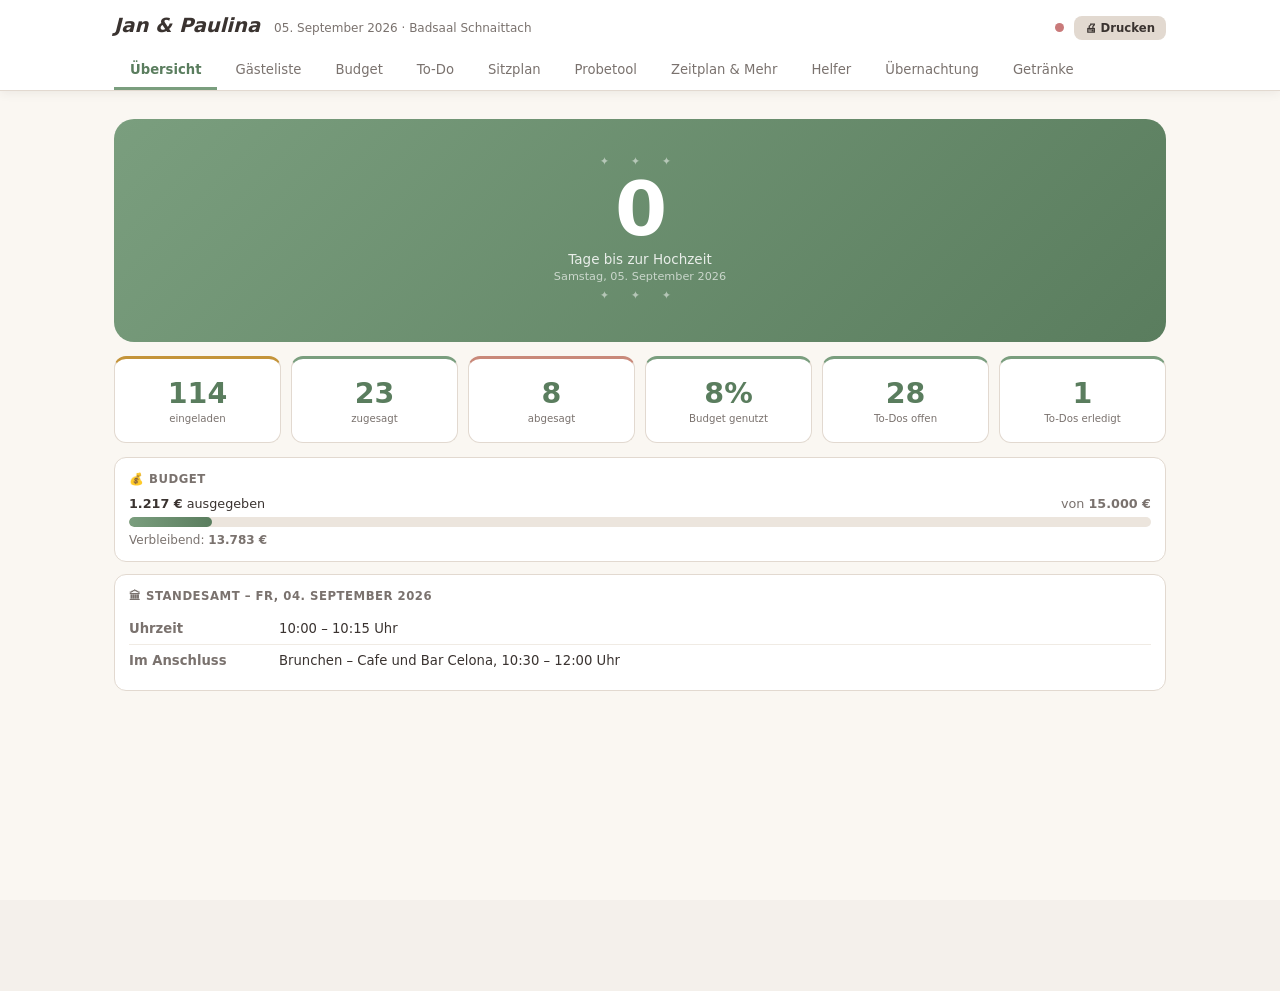
==== commit 7b4197ad: "Übernachtung-Reiter fertiggestellt: Anabel ergänzt, Bereich für Leute ohne Schlafplatz Co-Authored-B" ====
--- a/hochzeit-mobil.html
+++ b/hochzeit-mobil.html
@@ -342,6 +342,7 @@
       <button class="top-tab" onclick="showTab('probetool',this,'top')">Probetool</button>
       <button class="top-tab" onclick="showTab('mehr',this,'top')">Zeitplan &amp; Mehr</button>
       <button class="top-tab" onclick="showTab('helfer',this,'top')">Helfer</button>
+      <button class="top-tab" onclick="showTab('uebernachtung',this,'top')">Übernachtung</button>
       <button class="top-tab" onclick="showTab('getraenke',this,'top')">Getränke</button>
     </div>
   </div>
@@ -619,6 +620,39 @@
 
     <!-- Mobile: cards -->
     <div class="bud-card-list" id="helfer-cards"></div>
+  </div>
+
+  <!-- ══ ÜBERNACHTUNG ══ -->
+  <div id="tab-uebernachtung" class="tab">
+    <div style="display:flex;justify-content:space-between;align-items:center;margin-bottom:14px">
+      <span style="font-size:1.1rem;font-weight:700">Übernachtungsmöglichkeiten</span>
+      <button class="btn btn-p btn-sm" onclick="openAddUebernachtungModal()">+ Unterkunft</button>
+    </div>
+
+    <!-- Desktop: table -->
+    <div class="bud-table-wrap card" style="padding:0;overflow:hidden">
+      <table class="bud-table">
+        <thead><tr>
+          <th>Unterkunft</th><th>Wer schläft da</th><th>Notiz / Adresse</th><th></th>
+        </tr></thead>
+        <tbody id="uebernachtung-tbody"></tbody>
+      </table>
+    </div>
+
+    <!-- Mobile: cards -->
+    <div class="bud-card-list" id="uebernachtung-cards"></div>
+
+    <div class="section-lbl" style="margin-top:20px">🔍 Sucht noch einen Schlafplatz</div>
+    <div class="bud-table-wrap card" style="padding:0;overflow:hidden">
+      <table class="bud-table">
+        <thead><tr>
+          <th>Name</th><th>Notiz</th><th></th>
+        </tr></thead>
+        <tbody id="schlafplatz-tbody"></tbody>
+      </table>
+    </div>
+    <div class="bud-card-list" id="schlafplatz-cards"></div>
+    <button class="btn btn-s btn-sm" style="margin-top:10px" onclick="addSchlafplatzGesucht()">+ Person</button>
   </div>
 
   <!-- ══ GETRÄNKE ══ -->
@@ -730,6 +764,10 @@
     <svg viewBox="0 0 24 24"><path d="M17 21v-2a4 4 0 0 0-4-4H5a4 4 0 0 0-4 4v2"/><circle cx="9" cy="7" r="4"/><path d="M22 11l-3 3-1.5-1.5"/></svg>
     Helfer
   </button>
+  <button class="nav-btn" onclick="showTab('uebernachtung',this,'bot')">
+    <svg viewBox="0 0 24 24"><path d="M3 7v13"/><path d="M3 13h17a2 2 0 0 1 2 2v5"/><path d="M3 7h9v6"/><circle cx="7" cy="9" r="1.4"/></svg>
+    Übernachtung
+  </button>
   <button class="nav-btn" onclick="showTab('getraenke',this,'bot')">
     <svg viewBox="0 0 24 24"><path d="M18 8h1a4 4 0 0 1 0 8h-1"/><path d="M2 8h16v9a4 4 0 0 1-4 4H6a4 4 0 0 1-4-4V8z"/><line x1="6" y1="1" x2="6" y2="4"/><line x1="10" y1="1" x2="10" y2="4"/><line x1="14" y1="1" x2="14" y2="4"/></svg>
     Getränke
@@ -783,7 +821,7 @@
 <script>
 'use strict';
 // ── Data ──────────────────────────────────────────────────────
-const INITIAL_DATA={hochzeit:{datum:'2026-09-05',standesamt:'2026-09-04',location:'Badsaal Schnaittach',braut:'Paulina',braeutigam:'Jan',budget:15000},gaeste:[{id:'g1',name:'Josephine Chan',personen:1,status:'Eingeladen',gruppe:'Freunde Paulina',tisch:'',notiz:''},{id:'g2',name:'Jossy Giesbrecht',personen:1,status:'Eingeladen',gruppe:'Freunde Paulina',tisch:'',notiz:''},{id:'g3',name:'Emily + Frank',personen:2,status:'Eingeladen',gruppe:'Freunde Paulina',tisch:'',notiz:''},{id:'g4',name:'Ee Laine',personen:1,status:'Eingeladen',gruppe:'Freunde Paulina',tisch:'',notiz:''},{id:'g5',name:'Joel',personen:1,status:'Eingeladen',gruppe:'Freunde Paulina',tisch:'',notiz:''},{id:'g6',name:'Chendi',personen:1,status:'Abgesagt',gruppe:'Freunde Paulina',tisch:'',notiz:''},{id:'g7',name:'Alan + Lynn',personen:2,status:'Eingeladen',gruppe:'Freunde Paulina',tisch:'',notiz:''},{id:'g8',name:'Saki',personen:1,status:'Eingeladen',gruppe:'Freunde Paulina',tisch:'',notiz:''},{id:'g9',name:'Grace',personen:1,status:'Eingeladen',gruppe:'Freunde Paulina',tisch:'',notiz:''},{id:'g10',name:'Liz + Silas',personen:2,status:'Eingeladen',gruppe:'Freunde Paulina',tisch:'',notiz:''},{id:'g11',name:'Jo (Pheline)',personen:1,status:'Eingeladen',gruppe:'Freunde Paulina',tisch:'',notiz:''},{id:'g12',name:'Simon + Thea',personen:2,status:'Eingeladen',gruppe:'Freunde Paulina',tisch:'',notiz:''},{id:'g13',name:'Mali',personen:1,status:'Eingeladen',gruppe:'Freunde Paulina',tisch:'',notiz:''},{id:'g14',name:'Nina',personen:1,status:'Eingeladen',gruppe:'Freunde Paulina',tisch:'',notiz:''},{id:'g15',name:'Ravil & Maftuna',personen:2,status:'Abgesagt',gruppe:'Freunde Paulina',tisch:'',notiz:''},{id:'g16',name:'Josi',personen:1,status:'Eingeladen',gruppe:'Freunde Paulina',tisch:'',notiz:''},{id:'g17',name:'Ida',personen:1,status:'Eingeladen',gruppe:'Freunde Paulina',tisch:'',notiz:''},{id:'g18',name:'Lorenz',personen:1,status:'Eingeladen',gruppe:'Freunde Paulina',tisch:'',notiz:'Friedrichstraße 50'},{id:'g19',name:'Rebekkah',personen:1,status:'Eingeladen',gruppe:'Freunde Paulina',tisch:'',notiz:''},{id:'g20',name:'Lennart',personen:1,status:'Eingeladen',gruppe:'Freunde Paulina',tisch:'',notiz:''},{id:'g21',name:'Anabel',personen:1,status:'Eingeladen',gruppe:'Freunde Paulina',tisch:'',notiz:''},{id:'g22',name:'Fabi + Julie',personen:2,status:'Eingeladen',gruppe:'Freunde Paulina',tisch:'',notiz:''},{id:'g23',name:'Reini + Tanja',personen:2,status:'Eingeladen',gruppe:'Freunde Paulina',tisch:'',notiz:''},{id:'g24',name:'Ede + Cathy',personen:2,status:'Eingeladen',gruppe:'Freunde Paulina',tisch:'',notiz:''},{id:'g25',name:'Bernhard + Heike',personen:2,status:'Eingeladen',gruppe:'Freunde Paulina',tisch:'',notiz:''},{id:'g26',name:'Conny + Helmfried',personen:2,status:'Eingeladen',gruppe:'Freunde Paulina',tisch:'',notiz:''},{id:'g27',name:'Isa',personen:1,status:'Eingeladen',gruppe:'Freunde Paulina',tisch:'',notiz:''},{id:'g28',name:'Nadine',personen:1,status:'Eingeladen',gruppe:'Freunde Paulina',tisch:'',notiz:''},{id:'g29',name:'Basti',personen:1,status:'Eingeladen',gruppe:'Freunde Paulina',tisch:'',notiz:''},{id:'g30',name:'Oma',personen:1,status:'Abgesagt',gruppe:'Freunde Paulina',tisch:'',notiz:''},{id:'g31',name:'Eltern + Finja',personen:3,status:'Eingeladen',gruppe:'Familie Paulina',tisch:'',notiz:''},{id:'g32',name:'Dankwart + Martina',personen:2,status:'Eingeladen',gruppe:'Familie Paulina',tisch:'',notiz:''},{id:'g33',name:'Franzi + Steffen + Baby',personen:2,status:'Eingeladen',gruppe:'Familie Paulina',tisch:'',notiz:''},{id:'g34',name:'Ethan + Paula',personen:2,status:'Eingeladen',gruppe:'Gemeinsame Freunde',tisch:'',notiz:''},{id:'g35',name:'Yeri',personen:1,status:'Eingeladen',gruppe:'Gemeinsame Freunde',tisch:'',notiz:''},{id:'g36',name:'Mimi',personen:1,status:'Eingeladen',gruppe:'Gemeinsame Freunde',tisch:'',notiz:''},{id:'g37',name:'Louis + Nadine',personen:2,status:'Eingeladen',gruppe:'Gemeinsame Freunde',tisch:'',notiz:''},{id:'g38',name:'Nick',personen:1,status:'Eingeladen',gruppe:'Gemeinsame Freunde',tisch:'',notiz:''},{id:'g39',name:'Raphi + Esther',personen:2,status:'Eingeladen',gruppe:'Gemeinsame Freunde',tisch:'',notiz:''},{id:'g40',name:'Robin + Claudette + Kind',personen:2,status:'Eingeladen',gruppe:'Gemeinsame Freunde',tisch:'',notiz:''},{id:'g41',name:'Rahel Ziegler',personen:1,status:'Eingeladen',gruppe:'Gemeinsame Freunde',tisch:'',notiz:''},{id:'g42',name:'Chris + Anna',personen:2,status:'Eingeladen',gruppe:'Gemeinsame Freunde',tisch:'',notiz:''},{id:'g43',name:'Jakob',personen:1,status:'Eingeladen',gruppe:'Gemeinsame Freunde',tisch:'',notiz:''},{id:'g44',name:'Luisa',personen:1,status:'Abgesagt',gruppe:'Gemeinsame Freunde',tisch:'',notiz:''},{id:'g45',name:'Mia',personen:1,status:'Eingeladen',gruppe:'Gemeinsame Freunde',tisch:'',notiz:''},{id:'g46',name:'Joshi',personen:1,status:'Abgesagt',gruppe:'Gemeinsame Freunde',tisch:'',notiz:''},{id:'g47',name:'David + Pauline',personen:2,status:'Eingeladen',gruppe:'Gemeinsame Freunde',tisch:'',notiz:''},{id:'g48',name:'Eltern + Kai',personen:3,status:'Eingeladen',gruppe:'Familie Jan',tisch:'',notiz:''},{id:'g49',name:'Heike + Sven',personen:2,status:'Eingeladen',gruppe:'Familie Jan',tisch:'',notiz:''},{id:'g50',name:'Görge + Antek + Ida',personen:3,status:'Eingeladen',gruppe:'Familie Jan',tisch:'',notiz:''},{id:'g51',name:'Sonja',personen:1,status:'Eingeladen',gruppe:'Familie Jan',tisch:'',notiz:''},{id:'g52',name:'Marlies + Albert',personen:2,status:'Eingeladen',gruppe:'Familie Jan',tisch:'',notiz:''},{id:'g53',name:'Arne',personen:1,status:'Eingeladen',gruppe:'Familie Jan',tisch:'',notiz:''},{id:'g54',name:'Waltraud + Norbert',personen:2,status:'Eingeladen',gruppe:'Familie Jan',tisch:'',notiz:''},{id:'g55',name:'Mai-Ly',personen:1,status:'Zugesagt',gruppe:'Freunde Jan',tisch:'',notiz:''},{id:'g56',name:'Jannis',personen:1,status:'Zugesagt',gruppe:'Freunde Jan',tisch:'',notiz:''},{id:'g57',name:'Jean',personen:1,status:'Zugesagt',gruppe:'Freunde Jan',tisch:'',notiz:''},{id:'g58',name:'Nick + Helene',personen:2,status:'Zugesagt',gruppe:'Freunde Jan',tisch:'',notiz:''},{id:'g59',name:'Johann',personen:1,status:'Zugesagt',gruppe:'Freunde Jan',tisch:'',notiz:''},{id:'g60',name:'Ali',personen:1,status:'Zugesagt',gruppe:'Freunde Jan',tisch:'',notiz:''},{id:'g61',name:'Pablo',personen:1,status:'Zugesagt',gruppe:'Freunde Jan',tisch:'',notiz:''},{id:'g62',name:'Korbi',personen:1,status:'Zugesagt',gruppe:'Freunde Jan',tisch:'',notiz:''},{id:'g63',name:'Timo + Bekki',personen:2,status:'Zugesagt',gruppe:'Freunde Jan',tisch:'',notiz:''},{id:'g64',name:'Flo',personen:1,status:'Zugesagt',gruppe:'Freunde Jan',tisch:'',notiz:''},{id:'g65',name:'Erik',personen:1,status:'Abgesagt',gruppe:'Freunde Jan',tisch:'',notiz:''},{id:'g66',name:'Jannis + Celine',personen:2,status:'Zugesagt',gruppe:'Freunde Jan',tisch:'',notiz:'Trauung nur?'},{id:'g67',name:'Hannes',personen:1,status:'Zugesagt',gruppe:'Freunde Jan',tisch:'',notiz:''},{id:'g68',name:'Ruben + Debby',personen:2,status:'Zugesagt',gruppe:'Freunde Jan',tisch:'',notiz:''},{id:'g69',name:'Lukas',personen:1,status:'Zugesagt',gruppe:'Freunde Jan',tisch:'',notiz:''},{id:'g70',name:'Nico',personen:1,status:'Abgesagt',gruppe:'Freunde Jan',tisch:'',notiz:''},{id:'g71',name:'Karl',personen:1,status:'Zugesagt',gruppe:'Freunde Jan',tisch:'',notiz:''},{id:'g72',name:'Lucas + Caroline + Kinder',personen:5,status:'Eingeladen',gruppe:'Freunde Jan',tisch:'',notiz:''},{id:'g73',name:'Markus & Daniela',personen:2,status:'Liste',gruppe:'Freunde Jan',tisch:'',notiz:''},{id:'g74',name:'Max',personen:1,status:'Eingeladen',gruppe:'Freunde Jan',tisch:'',notiz:''},{id:'g75',name:'Bjarne',personen:1,status:'Eingeladen',gruppe:'Freunde Jan',tisch:'',notiz:''},{id:'g76',name:'Bene',personen:1,status:'Zugesagt',gruppe:'Freunde Jan',tisch:'',notiz:''},{id:'g77',name:'Elias',personen:1,status:'Zugesagt',gruppe:'Freunde Jan',tisch:'',notiz:''},{id:'g78',name:'Vero',personen:1,status:'Eingeladen',gruppe:'Freunde Jan',tisch:'',notiz:''},{id:'g79',name:'Gerrit',personen:1,status:'Eingeladen',gruppe:'Freunde Jan',tisch:'',notiz:''},{id:'g80',name:'Valentin',personen:1,status:'Eingeladen',gruppe:'Freunde Jan',tisch:'',notiz:''},{id:'g81',name:'Marie',personen:1,status:'Eingeladen',gruppe:'Freunde Jan',tisch:'',notiz:''},{id:'g82',name:'Paul',personen:1,status:'Eingeladen',gruppe:'Freunde Jan',tisch:'',notiz:''},{id:'g83',name:'Leon',personen:1,status:'Eingeladen',gruppe:'Freunde Jan',tisch:'',notiz:''},{id:'g84',name:'David Schnurr',personen:1,status:'Eingeladen',gruppe:'Freunde Jan',tisch:'',notiz:''},{id:'g85',name:'Jan + Paulina',personen:2,status:'Zugesagt',gruppe:'Brautpaar',tisch:'',notiz:''}],budget:{gesamtbudget:15000,kategorien:[{id:'b1',name:'Location',geschaetzt:0,tatsaechlich:0,notiz:'Badsaal Schnaittach – Vertrag unterschrieben'},{id:'b2',name:'Catering',geschaetzt:5778,tatsaechlich:0,notiz:'Grillmeister Pausch angefragt'},{id:'b3',name:'Getränke',geschaetzt:3000,tatsaechlich:0,notiz:''},{id:'b4',name:'Hochzeitstorte',geschaetzt:0,tatsaechlich:0,notiz:'Isa fragen'},{id:'b5',name:'Foto / Video',geschaetzt:500,tatsaechlich:0,notiz:''},{id:'b6',name:'Musik',geschaetzt:0,tatsaechlich:0,notiz:''},{id:'b7',name:'Ringe',geschaetzt:1217,tatsaechlich:1217,notiz:''},{id:'b8',name:'Kleidung',geschaetzt:1800,tatsaechlich:0,notiz:''},{id:'b9',name:'Brautstrauß',geschaetzt:0,tatsaechlich:0,notiz:''},{id:'b10',name:'Deko',geschaetzt:500,tatsaechlich:0,notiz:''},{id:'b11',name:'Trauungskosten',geschaetzt:200,tatsaechlich:0,notiz:''},{id:'b12',name:'Brunchen Standesamt',geschaetzt:240,tatsaechlich:0,notiz:''},{id:'b13',name:'Reserve',geschaetzt:1500,tatsaechlich:0,notiz:''},{id:'b14',name:'Sonstiges',geschaetzt:240,tatsaechlich:0,notiz:''}]},todos:[{id:'t1',text:'Einladung Gemeinde + Kuchen an Mimi',erledigt:false,verantwortlich:'',deadline:'',notiz:'',kategorie:'Catering & Getränke'},{id:'t2',text:'Privat Leute wegen Kuchen anfragen',erledigt:false,verantwortlich:'',deadline:'',notiz:'Emails schreiben',kategorie:'Catering & Getränke'},{id:'t3',text:'Serviceteam Getränke Abend anfragen',erledigt:false,verantwortlich:'',deadline:'',notiz:'Danilo und Elias angefragt',kategorie:'Organisation'},{id:'t4',text:'Abspül- und Aufräumteam anfragen',erledigt:false,verantwortlich:'Jan Gehrke / Christine Gehrke',deadline:'',notiz:'',kategorie:'Organisation'},{id:'t5',text:'Aufräumteam für Badsaal',erledigt:false,verantwortlich:'Alex Schropp?',deadline:'',notiz:'',kategorie:'Organisation'},{id:'t6',text:'Abspülen Badsaal – nächster Tag?',erledigt:false,verantwortlich:'',deadline:'',notiz:'',kategorie:'Organisation'},{id:'t7',text:'Übersetzer organisieren',erledigt:false,verantwortlich:'',deadline:'',notiz:'',kategorie:'Zeremonie & Musik'},{id:'t8',text:'Sektempfang am Nachmittag klären',erledigt:false,verantwortlich:'',deadline:'',notiz:'',kategorie:'Catering & Getränke'},{id:'t9',text:'Technik am Abend klären',erledigt:false,verantwortlich:'Medientechnik',deadline:'',notiz:'',kategorie:'Organisation'},{id:'t10',text:'Autos anfragen',erledigt:false,verantwortlich:'',deadline:'',notiz:'',kategorie:'Organisation'},{id:'t11',text:'Sitzordnung erstellen',erledigt:false,verantwortlich:'',deadline:'',notiz:'',kategorie:'Gäste'},{id:'t12',text:'Ringe bestellen',erledigt:true,verantwortlich:'',deadline:'',notiz:'',kategorie:'Persönliches'},{id:'t13',text:'Deko kaufen',erledigt:false,verantwortlich:'',deadline:'',notiz:'',kategorie:'Deko & Ausstattung'},{id:'t14',text:'Getränke kaufen',erledigt:false,verantwortlich:'Heinz',deadline:'',notiz:'Plan machen',kategorie:'Catering & Getränke'},{id:'t15',text:'Blumen bestellen',erledigt:false,verantwortlich:'',deadline:'',notiz:'',kategorie:'Deko & Ausstattung'},{id:'t16',text:'Brautstrauß bestellen',erledigt:false,verantwortlich:'',deadline:'',notiz:'',kategorie:'Deko & Ausstattung'},{id:'t17',text:'Standesamt Kleidung',erledigt:false,verantwortlich:'',deadline:'',notiz:'',kategorie:'Kleidung'},{id:'t18',text:'Hochzeitstanz mit Kai absprechen',erledigt:false,verantwortlich:'Kai',deadline:'',notiz:'',kategorie:'Zeremonie & Musik'},{id:'t19',text:'Fotobox organisieren',erledigt:false,verantwortlich:'',deadline:'',notiz:'mit Polaroids',kategorie:'Deko & Ausstattung'},{id:'t20',text:'Gästebuch',erledigt:false,verantwortlich:'Helga',deadline:'',notiz:'',kategorie:'Deko & Ausstattung'},{id:'t21',text:'Gastgeschenke',erledigt:false,verantwortlich:'Helga',deadline:'',notiz:'',kategorie:'Deko & Ausstattung'},{id:'t22',text:'Achim nachhaken (Musikteam)',erledigt:false,verantwortlich:'',deadline:'',notiz:'',kategorie:'Zeremonie & Musik'},{id:'t23',text:'Programm für Abend erstellen',erledigt:false,verantwortlich:'Papa',deadline:'',notiz:'An Papa geschickt',kategorie:'Zeremonie & Musik'},{id:'t24',text:'Ehevorbereitungskurs',erledigt:false,verantwortlich:'',deadline:'',notiz:'',kategorie:'Persönliches'},{id:'t25',text:'Tanzkurs',erledigt:false,verantwortlich:'',deadline:'',notiz:'',kategorie:'Persönliches'},{id:'t26',text:'Catering E-Mail abschicken',erledigt:false,verantwortlich:'',deadline:'',notiz:'',kategorie:'Catering & Getränke'},{id:'t27',text:'Trautmode kaufen',erledigt:false,verantwortlich:'',deadline:'',notiz:'',kategorie:'Kleidung'},{id:'t28',text:'Schuhe kaufen',erledigt:false,verantwortlich:'',deadline:'',notiz:'',kategorie:'Kleidung'},{id:'t29',text:'Getränkelieferant für Kommission + Lieferung Schnaittach klären',erledigt:false,verantwortlich:'',deadline:'',notiz:'Fränky, Straußberger oder Trinkkartell anrufen (siehe Dienstleister); alternativ Grillmeister Pausch fragen, ob er einen Lieferanten kennt.',kategorie:'Catering & Getränke'}],zeitplan:{freitag:[{id:'z1',zeit:'09:40',ende:'',titel:'Vor Ort sein',notiz:''},{id:'z2',zeit:'10:00',ende:'10:15',titel:'Standesamtliche Trauung',notiz:''},{id:'z3',zeit:'10:30',ende:'12:00',titel:'Brunchen – Cafe und Bar Celona',notiz:'Im Anschluss Standesamt'},{id:'z4',zeit:'16:40',ende:'',titel:'Fahrt des Brautpaares',notiz:''}],hochzeit:[{id:'zh1',zeit:'12:30',ende:'14:05',titel:'Traugottesdienst',notiz:'Ablauf siehe Gottesdienstablauf'},{id:'z19',zeit:'13:45',ende:'16:30',titel:'Kaffee / Kuchen / Sektempfang',notiz:'Torte 13:45 Uhr'},{id:'z20',zeit:'17:00',ende:'',titel:'Ankunft Badsaal Schnaittach',notiz:''},{id:'z21',zeit:'18:00',ende:'',titel:'Abendessen',notiz:''}],gottesdienst:[{id:'z5',zeit:'12:30',ende:'12:40',titel:'Start / Einlass Gottesdienst',notiz:''},{id:'z6',zeit:'12:40',ende:'12:44',titel:'Einzug der Braut',notiz:'gratitude – instrumental, Piano'},{id:'z7',zeit:'12:44',ende:'12:50',titel:'Begrüßung + Hinführung',notiz:''},{id:'z8',zeit:'12:50',ende:'12:52',titel:'Gebet',notiz:''},{id:'z9',zeit:'12:52',ende:'12:56',titel:'Lied 1',notiz:'»So groß ist der Herr« – Chris Tomlin'},{id:'z10',zeit:'12:56',ende:'13:00',titel:'Sündenbekenntnis / Gebet',notiz:''},{id:'z11',zeit:'13:00',ende:'13:05',titel:'Lied 2',notiz:'»Bless the Lord, oh my soul«'},{id:'z12',zeit:'13:05',ende:'13:09',titel:'Textlesung',notiz:'Mimi oder Karl'},{id:'z13',zeit:'13:09',ende:'13:13',titel:'Lied 3',notiz:'»Thank you Jesus for the blood«'},{id:'z14',zeit:'13:13',ende:'13:33',titel:'Traupredigt',notiz:'Jan-Peter'},{id:'z15',zeit:'13:33',ende:'13:36',titel:'Musikalisches Zwischenspiel',notiz:''},{id:'z16',zeit:'13:36',ende:'13:49',titel:'Ehezeremonie',notiz:'Traufrage, Versprechen, Ringtausch, Segnung'},{id:'z17',zeit:'13:49',ende:'13:54',titel:'Grußwort & Informationen',notiz:''},{id:'z18',zeit:'13:58',ende:'14:05',titel:'Segenslied & Auszug des Brautpaares',notiz:'»Wenn ist mir wohl in dem Herrn«'}]},dienstleister:[{id:'d1',kategorie:'Location',name:'Badsaal Schnaittach',kontakt:'',kosten:'',status:'Vertrag unterschrieben',notiz:'Türen zu 22:00 Uhr. Zehnertische. Klavier vorhanden.'},{id:'d3',kategorie:'Catering',name:'Wahler Partyservice',kontakt:'',kosten:'ca. 6.500€',status:'Vertrag unterschrieben',notiz:''},{id:'d13',kategorie:'Foto/Video',name:'Salome',kontakt:'',kosten:'500€ geplant',status:'Zugesagt',notiz:''},{id:'d14',kategorie:'Getränke',name:'Fränky Getränkemärkte (Lauf a.d. Pegnitz)',kontakt:'09123 82180',kosten:'',status:'Offen',notiz:'Teil der Orterer-Gruppe, ca. 10 km von Schnaittach entfernt. Kommission + Lieferung zum Badsaal am 5.9. anfragen.'},{id:'d15',kategorie:'Getränke',name:'Getränke Straußberger (Nürnberg)',kontakt:'0911 636349',kosten:'',status:'Offen',notiz:'Seit 1926, bietet auch Verleih von Festausstattung (Bierbänke etc.). Liefergebiet bis Schnaittach klären.'},{id:'d16',kategorie:'Getränke',name:'Trinkkartell (Nürnberg)',kontakt:'0911 664 604 14',kosten:'',status:'Offen',notiz:'Auf Events/Großveranstaltungen spezialisiert, Standard-Liefergebiet nur Nürnberg-Fürth-Erlangen — trotzdem anfragen.'}],helfer:[{id:'h1',aufgabe:'Aufbau',tag:'Freitag',namen:[],slots:4,status:'Offen',notiz:''},{id:'h2',aufgabe:'Kaffeedienstvorbereitung',tag:'Samstag – Gemeinde',namen:[],slots:4,status:'Offen',notiz:''},{id:'h3',aufgabe:'Aufräumen in der Gemeinde',tag:'Samstag – Gemeinde',namen:[],slots:4,status:'Offen',notiz:''},{id:'h4',aufgabe:'Sektempfang',tag:'Samstag – Gemeinde',namen:[],slots:4,status:'Offen',notiz:''},{id:'h5',aufgabe:'Spüldienst',tag:'Samstag – Gemeinde',namen:[],slots:4,status:'Offen',notiz:''},{id:'h6',aufgabe:'Abbau',tag:'Sonntag',namen:[],slots:4,status:'Offen',notiz:''},{id:'h7',aufgabe:'Musikteam',tag:'Samstag – Gemeinde',namen:['Nadine','Rahel','Christian','Katherina','Mirjam','Clara'],slots:6,status:'Zugesagt',notiz:'Yeri: angefragt · Achim (Teamleitung): angefragt – nachhaken!'}],sitzplan:{tische:[]},getraenke:{nachmittagPersonen:300,abendGaeste:102,limoZiel:12,nachmittag:[{id:'gn1',name:'Sprudelwasser',menge:16,einheit:'Kästen',notiz:'bei Wärme 20'},{id:'gn2',name:'Sekt',menge:45,einheit:'Flaschen',notiz:''},{id:'gn3',name:'Sekt alkoholfrei',menge:20,einheit:'Flaschen',notiz:''},{id:'gn4',name:'Orangensaft',menge:13,einheit:'Kästen à 6×1 l',notiz:''},{id:'gn5',name:'Leitungswasser',menge:28,einheit:'Karaffen',notiz:'25 bis 30'},{id:'gn6',name:'Kaffee und Milch',menge:null,einheit:'',notiz:'stellt die Gemeinde'}],abend:[{id:'ga1',name:'Sprudelwasser',menge:8,einheit:'Kästen',notiz:'',kategorie:'Softgetränke'},{id:'ga2',name:'Stilles Wasser',menge:6,einheit:'Kästen',notiz:'',kategorie:'Softgetränke'},{id:'ga3',name:'Apfelschorle',menge:3,einheit:'Kästen',notiz:'',kategorie:'Softgetränke'},{id:'ga4',name:'Kirschschorle',menge:2,einheit:'Kästen',notiz:'',kategorie:'Softgetränke'},{id:'ga5',name:'Johannisbeerschorle',menge:2,einheit:'Kästen',notiz:'',kategorie:'Softgetränke'},{id:'ga6',name:'Gartenlimo',menge:4,einheit:'Kästen',notiz:'3 zum Trinken, 1 für die Limomischung',kategorie:'Softgetränke'},{id:'ga7',name:'Cola',menge:2,einheit:'Kästen',notiz:'',kategorie:'Softgetränke'},{id:'ga8',name:'Cola Zero',menge:2,einheit:'Kästen',notiz:'',kategorie:'Softgetränke'},{id:'ga9',name:'Bier 0,5 l',menge:4,einheit:'Kästen à 20',notiz:'',kategorie:'Bier'},{id:'ga10',name:'Bier alkoholfrei',menge:1,einheit:'Kasten',notiz:'',kategorie:'Bier'},{id:'ga13',name:'Radler',menge:2,einheit:'Kästen à 20',notiz:'',kategorie:'Bier'},{id:'ga11',name:'Rotwein',menge:15,einheit:'Flaschen',notiz:'',kategorie:'Wein & Sekt'},{id:'ga12',name:'Volkacher Weißwein',menge:15,einheit:'Flaschen',notiz:'',kategorie:'Wein & Sekt'}],aperitif:[{id:'ap1',name:'Lillet Wild Berry',liter:4,fix:true,kategorie:'Aperitifs'},{id:'ap2',name:'Limoncello Spritz',liter:4,fix:true,kategorie:'Aperitifs'},{id:'ap3',name:'Beeren-Limo',liter:12,fix:false,kategorie:'Aperitifs'}],rezepte:[{id:'r1',aperitifId:'ap1',hinweis:'Standardrezept (offizielles Schweppes-Verhältnis 1:2) — nicht extra vorgegeben, gerne anpassen.',zutaten:[{id:'rz1',name:'Lillet Blanc',proAnsatz:1.3,einheit:'l'},{id:'rz2',name:'Schweppes Russian Wild Berry',proAnsatz:2.7,einheit:'l'}]},{id:'r2',aperitifId:'ap2',hinweis:'Standardrezept — nicht extra vorgegeben, gerne anpassen.',zutaten:[{id:'rz3',name:'Limoncello',proAnsatz:0.8,einheit:'l'},{id:'rz4',name:'Prosecco',proAnsatz:2,einheit:'l'},{id:'rz5',name:'Sprudelwasser',proAnsatz:1.2,einheit:'l'}]},{id:'r3',aperitifId:'ap3',hinweis:'',zutaten:[{id:'rz6',name:'Johannisbeersaft',proAnsatz:1.5,einheit:'l'},{id:'rz7',name:'Gartenlimo',proAnsatz:2.5,einheit:'l'},{id:'rz8',name:'Zitrone',proAnsatz:1,einheit:'Stück'}]}],zutaten:[{id:'z1',name:'Lillet Blanc',menge:'2 Flaschen + 1 Reserve',kosten:33},{id:'z2',name:'Limoncello',menge:'2 Flaschen + 1 Reserve',kosten:39},{id:'z3',name:'Prosecco',menge:'3 Flaschen',kosten:15},{id:'z4',name:'Schweppes Russian Wild Berry',menge:'6 l',kosten:12},{id:'z5',name:'Johannisbeersaft, klar',menge:'5 l',kosten:15},{id:'z6',name:'Eiswürfel',menge:'5 kg',kosten:8},{id:'z7',name:'Zitronen unbehandelt',menge:'6 Stück',kosten:0},{id:'z8',name:'TK-Beeren, Minze',menge:'',kosten:10},{id:'z9',name:'Zucker für Sirup (optional)',menge:'250 g',kosten:0}],hinweise:['12 l sind bei drei Kindern reichlich — das trägt sich nur, wenn die alkoholfreien Erwachsenen kräftig mitmachen. Da Saft und Limo billig sind und ungeöffnet zurückgehen, ist das kein teurer Fehler. Setzt trotzdem erst 4 l an und entscheidet nach einer Stunde, ob die zweite Runde kommt.','Der Johannisbeersaft muss klar sein, kein Nektar mit Fruchtfleisch — sonst setzt sich der Zapfhahn zu.']}};
+const INITIAL_DATA={hochzeit:{datum:'2026-09-05',standesamt:'2026-09-04',location:'Badsaal Schnaittach',braut:'Paulina',braeutigam:'Jan',budget:15000},gaeste:[{id:'g1',name:'Josephine Chan',personen:1,status:'Eingeladen',gruppe:'Freunde Paulina',tisch:'',notiz:''},{id:'g2',name:'Jossy Giesbrecht',personen:1,status:'Eingeladen',gruppe:'Freunde Paulina',tisch:'',notiz:''},{id:'g3',name:'Emily + Frank',personen:2,status:'Eingeladen',gruppe:'Freunde Paulina',tisch:'',notiz:''},{id:'g4',name:'Ee Laine',personen:1,status:'Eingeladen',gruppe:'Freunde Paulina',tisch:'',notiz:''},{id:'g5',name:'Joel',personen:1,status:'Eingeladen',gruppe:'Freunde Paulina',tisch:'',notiz:''},{id:'g6',name:'Chendi',personen:1,status:'Abgesagt',gruppe:'Freunde Paulina',tisch:'',notiz:''},{id:'g7',name:'Alan + Lynn',personen:2,status:'Eingeladen',gruppe:'Freunde Paulina',tisch:'',notiz:''},{id:'g8',name:'Saki',personen:1,status:'Eingeladen',gruppe:'Freunde Paulina',tisch:'',notiz:''},{id:'g9',name:'Grace',personen:1,status:'Eingeladen',gruppe:'Freunde Paulina',tisch:'',notiz:''},{id:'g10',name:'Liz + Silas',personen:2,status:'Eingeladen',gruppe:'Freunde Paulina',tisch:'',notiz:''},{id:'g11',name:'Jo (Pheline)',personen:1,status:'Eingeladen',gruppe:'Freunde Paulina',tisch:'',notiz:''},{id:'g12',name:'Simon + Thea',personen:2,status:'Eingeladen',gruppe:'Freunde Paulina',tisch:'',notiz:''},{id:'g13',name:'Mali',personen:1,status:'Eingeladen',gruppe:'Freunde Paulina',tisch:'',notiz:''},{id:'g14',name:'Nina',personen:1,status:'Eingeladen',gruppe:'Freunde Paulina',tisch:'',notiz:''},{id:'g15',name:'Ravil & Maftuna',personen:2,status:'Abgesagt',gruppe:'Freunde Paulina',tisch:'',notiz:''},{id:'g16',name:'Josi',personen:1,status:'Eingeladen',gruppe:'Freunde Paulina',tisch:'',notiz:''},{id:'g17',name:'Ida',personen:1,status:'Eingeladen',gruppe:'Freunde Paulina',tisch:'',notiz:''},{id:'g18',name:'Lorenz',personen:1,status:'Eingeladen',gruppe:'Freunde Paulina',tisch:'',notiz:'Friedrichstraße 50'},{id:'g19',name:'Rebekkah',personen:1,status:'Eingeladen',gruppe:'Freunde Paulina',tisch:'',notiz:''},{id:'g20',name:'Lennart',personen:1,status:'Eingeladen',gruppe:'Freunde Paulina',tisch:'',notiz:''},{id:'g21',name:'Anabel',personen:1,status:'Eingeladen',gruppe:'Freunde Paulina',tisch:'',notiz:''},{id:'g22',name:'Fabi + Julie',personen:2,status:'Eingeladen',gruppe:'Freunde Paulina',tisch:'',notiz:''},{id:'g23',name:'Reini + Tanja',personen:2,status:'Eingeladen',gruppe:'Freunde Paulina',tisch:'',notiz:''},{id:'g24',name:'Ede + Cathy',personen:2,status:'Eingeladen',gruppe:'Freunde Paulina',tisch:'',notiz:''},{id:'g25',name:'Bernhard + Heike',personen:2,status:'Eingeladen',gruppe:'Freunde Paulina',tisch:'',notiz:''},{id:'g26',name:'Conny + Helmfried',personen:2,status:'Eingeladen',gruppe:'Freunde Paulina',tisch:'',notiz:''},{id:'g27',name:'Isa',personen:1,status:'Eingeladen',gruppe:'Freunde Paulina',tisch:'',notiz:''},{id:'g28',name:'Nadine',personen:1,status:'Eingeladen',gruppe:'Freunde Paulina',tisch:'',notiz:''},{id:'g29',name:'Basti',personen:1,status:'Eingeladen',gruppe:'Freunde Paulina',tisch:'',notiz:''},{id:'g30',name:'Oma',personen:1,status:'Abgesagt',gruppe:'Freunde Paulina',tisch:'',notiz:''},{id:'g31',name:'Eltern + Finja',personen:3,status:'Eingeladen',gruppe:'Familie Paulina',tisch:'',notiz:''},{id:'g32',name:'Dankwart + Martina',personen:2,status:'Eingeladen',gruppe:'Familie Paulina',tisch:'',notiz:''},{id:'g33',name:'Franzi + Steffen + Baby',personen:2,status:'Eingeladen',gruppe:'Familie Paulina',tisch:'',notiz:''},{id:'g34',name:'Ethan + Paula',personen:2,status:'Eingeladen',gruppe:'Gemeinsame Freunde',tisch:'',notiz:''},{id:'g35',name:'Yeri',personen:1,status:'Eingeladen',gruppe:'Gemeinsame Freunde',tisch:'',notiz:''},{id:'g36',name:'Mimi',personen:1,status:'Eingeladen',gruppe:'Gemeinsame Freunde',tisch:'',notiz:''},{id:'g37',name:'Louis + Nadine',personen:2,status:'Eingeladen',gruppe:'Gemeinsame Freunde',tisch:'',notiz:''},{id:'g38',name:'Nick',personen:1,status:'Eingeladen',gruppe:'Gemeinsame Freunde',tisch:'',notiz:''},{id:'g39',name:'Raphi + Esther',personen:2,status:'Eingeladen',gruppe:'Gemeinsame Freunde',tisch:'',notiz:''},{id:'g40',name:'Robin + Claudette + Kind',personen:2,status:'Eingeladen',gruppe:'Gemeinsame Freunde',tisch:'',notiz:''},{id:'g41',name:'Rahel Ziegler',personen:1,status:'Eingeladen',gruppe:'Gemeinsame Freunde',tisch:'',notiz:''},{id:'g42',name:'Chris + Anna',personen:2,status:'Eingeladen',gruppe:'Gemeinsame Freunde',tisch:'',notiz:''},{id:'g43',name:'Jakob',personen:1,status:'Eingeladen',gruppe:'Gemeinsame Freunde',tisch:'',notiz:''},{id:'g44',name:'Luisa',personen:1,status:'Abgesagt',gruppe:'Gemeinsame Freunde',tisch:'',notiz:''},{id:'g45',name:'Mia',personen:1,status:'Eingeladen',gruppe:'Gemeinsame Freunde',tisch:'',notiz:''},{id:'g46',name:'Joshi',personen:1,status:'Abgesagt',gruppe:'Gemeinsame Freunde',tisch:'',notiz:''},{id:'g47',name:'David + Pauline',personen:2,status:'Eingeladen',gruppe:'Gemeinsame Freunde',tisch:'',notiz:''},{id:'g48',name:'Eltern + Kai',personen:3,status:'Eingeladen',gruppe:'Familie Jan',tisch:'',notiz:''},{id:'g49',name:'Heike + Sven',personen:2,status:'Eingeladen',gruppe:'Familie Jan',tisch:'',notiz:''},{id:'g50',name:'Görge + Antek + Ida',personen:3,status:'Eingeladen',gruppe:'Familie Jan',tisch:'',notiz:''},{id:'g51',name:'Sonja',personen:1,status:'Eingeladen',gruppe:'Familie Jan',tisch:'',notiz:''},{id:'g52',name:'Marlies + Albert',personen:2,status:'Eingeladen',gruppe:'Familie Jan',tisch:'',notiz:''},{id:'g53',name:'Arne',personen:1,status:'Eingeladen',gruppe:'Familie Jan',tisch:'',notiz:''},{id:'g54',name:'Waltraud + Norbert',personen:2,status:'Eingeladen',gruppe:'Familie Jan',tisch:'',notiz:''},{id:'g55',name:'Mai-Ly',personen:1,status:'Zugesagt',gruppe:'Freunde Jan',tisch:'',notiz:''},{id:'g56',name:'Jannis',personen:1,status:'Zugesagt',gruppe:'Freunde Jan',tisch:'',notiz:''},{id:'g57',name:'Jean',personen:1,status:'Zugesagt',gruppe:'Freunde Jan',tisch:'',notiz:''},{id:'g58',name:'Nick + Helene',personen:2,status:'Zugesagt',gruppe:'Freunde Jan',tisch:'',notiz:''},{id:'g59',name:'Johann',personen:1,status:'Zugesagt',gruppe:'Freunde Jan',tisch:'',notiz:''},{id:'g60',name:'Ali',personen:1,status:'Zugesagt',gruppe:'Freunde Jan',tisch:'',notiz:''},{id:'g61',name:'Pablo',personen:1,status:'Zugesagt',gruppe:'Freunde Jan',tisch:'',notiz:''},{id:'g62',name:'Korbi',personen:1,status:'Zugesagt',gruppe:'Freunde Jan',tisch:'',notiz:''},{id:'g63',name:'Timo + Bekki',personen:2,status:'Zugesagt',gruppe:'Freunde Jan',tisch:'',notiz:''},{id:'g64',name:'Flo',personen:1,status:'Zugesagt',gruppe:'Freunde Jan',tisch:'',notiz:''},{id:'g65',name:'Erik',personen:1,status:'Abgesagt',gruppe:'Freunde Jan',tisch:'',notiz:''},{id:'g66',name:'Jannis + Celine',personen:2,status:'Zugesagt',gruppe:'Freunde Jan',tisch:'',notiz:'Trauung nur?'},{id:'g67',name:'Hannes',personen:1,status:'Zugesagt',gruppe:'Freunde Jan',tisch:'',notiz:''},{id:'g68',name:'Ruben + Debby',personen:2,status:'Zugesagt',gruppe:'Freunde Jan',tisch:'',notiz:''},{id:'g69',name:'Lukas',personen:1,status:'Zugesagt',gruppe:'Freunde Jan',tisch:'',notiz:''},{id:'g70',name:'Nico',personen:1,status:'Abgesagt',gruppe:'Freunde Jan',tisch:'',notiz:''},{id:'g71',name:'Karl',personen:1,status:'Zugesagt',gruppe:'Freunde Jan',tisch:'',notiz:''},{id:'g72',name:'Lucas + Caroline + Kinder',personen:5,status:'Eingeladen',gruppe:'Freunde Jan',tisch:'',notiz:''},{id:'g73',name:'Markus & Daniela',personen:2,status:'Liste',gruppe:'Freunde Jan',tisch:'',notiz:''},{id:'g74',name:'Max',personen:1,status:'Eingeladen',gruppe:'Freunde Jan',tisch:'',notiz:''},{id:'g75',name:'Bjarne',personen:1,status:'Eingeladen',gruppe:'Freunde Jan',tisch:'',notiz:''},{id:'g76',name:'Bene',personen:1,status:'Zugesagt',gruppe:'Freunde Jan',tisch:'',notiz:''},{id:'g77',name:'Elias',personen:1,status:'Zugesagt',gruppe:'Freunde Jan',tisch:'',notiz:''},{id:'g78',name:'Vero',personen:1,status:'Eingeladen',gruppe:'Freunde Jan',tisch:'',notiz:''},{id:'g79',name:'Gerrit',personen:1,status:'Eingeladen',gruppe:'Freunde Jan',tisch:'',notiz:''},{id:'g80',name:'Valentin',personen:1,status:'Eingeladen',gruppe:'Freunde Jan',tisch:'',notiz:''},{id:'g81',name:'Marie',personen:1,status:'Eingeladen',gruppe:'Freunde Jan',tisch:'',notiz:''},{id:'g82',name:'Paul',personen:1,status:'Eingeladen',gruppe:'Freunde Jan',tisch:'',notiz:''},{id:'g83',name:'Leon',personen:1,status:'Eingeladen',gruppe:'Freunde Jan',tisch:'',notiz:''},{id:'g84',name:'David Schnurr',personen:1,status:'Eingeladen',gruppe:'Freunde Jan',tisch:'',notiz:''},{id:'g85',name:'Jan + Paulina',personen:2,status:'Zugesagt',gruppe:'Brautpaar',tisch:'',notiz:''}],budget:{gesamtbudget:15000,kategorien:[{id:'b1',name:'Location',geschaetzt:0,tatsaechlich:0,notiz:'Badsaal Schnaittach – Vertrag unterschrieben'},{id:'b2',name:'Catering',geschaetzt:5778,tatsaechlich:0,notiz:'Grillmeister Pausch angefragt'},{id:'b3',name:'Getränke',geschaetzt:3000,tatsaechlich:0,notiz:''},{id:'b4',name:'Hochzeitstorte',geschaetzt:0,tatsaechlich:0,notiz:'Isa fragen'},{id:'b5',name:'Foto / Video',geschaetzt:500,tatsaechlich:0,notiz:''},{id:'b6',name:'Musik',geschaetzt:0,tatsaechlich:0,notiz:''},{id:'b7',name:'Ringe',geschaetzt:1217,tatsaechlich:1217,notiz:''},{id:'b8',name:'Kleidung',geschaetzt:1800,tatsaechlich:0,notiz:''},{id:'b9',name:'Brautstrauß',geschaetzt:0,tatsaechlich:0,notiz:''},{id:'b10',name:'Deko',geschaetzt:500,tatsaechlich:0,notiz:''},{id:'b11',name:'Trauungskosten',geschaetzt:200,tatsaechlich:0,notiz:''},{id:'b12',name:'Brunchen Standesamt',geschaetzt:240,tatsaechlich:0,notiz:''},{id:'b13',name:'Reserve',geschaetzt:1500,tatsaechlich:0,notiz:''},{id:'b14',name:'Sonstiges',geschaetzt:240,tatsaechlich:0,notiz:''}]},todos:[{id:'t1',text:'Einladung Gemeinde + Kuchen an Mimi',erledigt:false,verantwortlich:'',deadline:'',notiz:'',kategorie:'Catering & Getränke'},{id:'t2',text:'Privat Leute wegen Kuchen anfragen',erledigt:false,verantwortlich:'',deadline:'',notiz:'Emails schreiben',kategorie:'Catering & Getränke'},{id:'t3',text:'Serviceteam Getränke Abend anfragen',erledigt:false,verantwortlich:'',deadline:'',notiz:'Danilo und Elias angefragt',kategorie:'Organisation'},{id:'t4',text:'Abspül- und Aufräumteam anfragen',erledigt:false,verantwortlich:'Jan Gehrke / Christine Gehrke',deadline:'',notiz:'',kategorie:'Organisation'},{id:'t5',text:'Aufräumteam für Badsaal',erledigt:false,verantwortlich:'Alex Schropp?',deadline:'',notiz:'',kategorie:'Organisation'},{id:'t6',text:'Abspülen Badsaal – nächster Tag?',erledigt:false,verantwortlich:'',deadline:'',notiz:'',kategorie:'Organisation'},{id:'t7',text:'Übersetzer organisieren',erledigt:false,verantwortlich:'',deadline:'',notiz:'',kategorie:'Zeremonie & Musik'},{id:'t8',text:'Sektempfang am Nachmittag klären',erledigt:false,verantwortlich:'',deadline:'',notiz:'',kategorie:'Catering & Getränke'},{id:'t9',text:'Technik am Abend klären',erledigt:false,verantwortlich:'Medientechnik',deadline:'',notiz:'',kategorie:'Organisation'},{id:'t10',text:'Autos anfragen',erledigt:false,verantwortlich:'',deadline:'',notiz:'',kategorie:'Organisation'},{id:'t11',text:'Sitzordnung erstellen',erledigt:false,verantwortlich:'',deadline:'',notiz:'',kategorie:'Gäste'},{id:'t12',text:'Ringe bestellen',erledigt:true,verantwortlich:'',deadline:'',notiz:'',kategorie:'Persönliches'},{id:'t13',text:'Deko kaufen',erledigt:false,verantwortlich:'',deadline:'',notiz:'',kategorie:'Deko & Ausstattung'},{id:'t14',text:'Getränke kaufen',erledigt:false,verantwortlich:'Heinz',deadline:'',notiz:'Plan machen',kategorie:'Catering & Getränke'},{id:'t15',text:'Blumen bestellen',erledigt:false,verantwortlich:'',deadline:'',notiz:'',kategorie:'Deko & Ausstattung'},{id:'t16',text:'Brautstrauß bestellen',erledigt:false,verantwortlich:'',deadline:'',notiz:'',kategorie:'Deko & Ausstattung'},{id:'t17',text:'Standesamt Kleidung',erledigt:false,verantwortlich:'',deadline:'',notiz:'',kategorie:'Kleidung'},{id:'t18',text:'Hochzeitstanz mit Kai absprechen',erledigt:false,verantwortlich:'Kai',deadline:'',notiz:'',kategorie:'Zeremonie & Musik'},{id:'t19',text:'Fotobox organisieren',erledigt:false,verantwortlich:'',deadline:'',notiz:'mit Polaroids',kategorie:'Deko & Ausstattung'},{id:'t20',text:'Gästebuch',erledigt:false,verantwortlich:'Helga',deadline:'',notiz:'',kategorie:'Deko & Ausstattung'},{id:'t21',text:'Gastgeschenke',erledigt:false,verantwortlich:'Helga',deadline:'',notiz:'',kategorie:'Deko & Ausstattung'},{id:'t22',text:'Achim nachhaken (Musikteam)',erledigt:false,verantwortlich:'',deadline:'',notiz:'',kategorie:'Zeremonie & Musik'},{id:'t23',text:'Programm für Abend erstellen',erledigt:false,verantwortlich:'Papa',deadline:'',notiz:'An Papa geschickt',kategorie:'Zeremonie & Musik'},{id:'t24',text:'Ehevorbereitungskurs',erledigt:false,verantwortlich:'',deadline:'',notiz:'',kategorie:'Persönliches'},{id:'t25',text:'Tanzkurs',erledigt:false,verantwortlich:'',deadline:'',notiz:'',kategorie:'Persönliches'},{id:'t26',text:'Catering E-Mail abschicken',erledigt:false,verantwortlich:'',deadline:'',notiz:'',kategorie:'Catering & Getränke'},{id:'t27',text:'Trautmode kaufen',erledigt:false,verantwortlich:'',deadline:'',notiz:'',kategorie:'Kleidung'},{id:'t28',text:'Schuhe kaufen',erledigt:false,verantwortlich:'',deadline:'',notiz:'',kategorie:'Kleidung'},{id:'t29',text:'Getränkelieferant für Kommission + Lieferung Schnaittach klären',erledigt:false,verantwortlich:'',deadline:'',notiz:'Fränky, Straußberger oder Trinkkartell anrufen (siehe Dienstleister); alternativ Grillmeister Pausch fragen, ob er einen Lieferanten kennt.',kategorie:'Catering & Getränke'}],zeitplan:{freitag:[{id:'z1',zeit:'09:40',ende:'',titel:'Vor Ort sein',notiz:''},{id:'z2',zeit:'10:00',ende:'10:15',titel:'Standesamtliche Trauung',notiz:''},{id:'z3',zeit:'10:30',ende:'12:00',titel:'Brunchen – Cafe und Bar Celona',notiz:'Im Anschluss Standesamt'},{id:'z4',zeit:'16:40',ende:'',titel:'Fahrt des Brautpaares',notiz:''}],hochzeit:[{id:'zh1',zeit:'12:30',ende:'14:05',titel:'Traugottesdienst',notiz:'Ablauf siehe Gottesdienstablauf'},{id:'z19',zeit:'13:45',ende:'16:30',titel:'Kaffee / Kuchen / Sektempfang',notiz:'Torte 13:45 Uhr'},{id:'z20',zeit:'17:00',ende:'',titel:'Ankunft Badsaal Schnaittach',notiz:''},{id:'z21',zeit:'18:00',ende:'',titel:'Abendessen',notiz:''}],gottesdienst:[{id:'z5',zeit:'12:30',ende:'12:40',titel:'Start / Einlass Gottesdienst',notiz:''},{id:'z6',zeit:'12:40',ende:'12:44',titel:'Einzug der Braut',notiz:'gratitude – instrumental, Piano'},{id:'z7',zeit:'12:44',ende:'12:50',titel:'Begrüßung + Hinführung',notiz:''},{id:'z8',zeit:'12:50',ende:'12:52',titel:'Gebet',notiz:''},{id:'z9',zeit:'12:52',ende:'12:56',titel:'Lied 1',notiz:'»So groß ist der Herr« – Chris Tomlin'},{id:'z10',zeit:'12:56',ende:'13:00',titel:'Sündenbekenntnis / Gebet',notiz:''},{id:'z11',zeit:'13:00',ende:'13:05',titel:'Lied 2',notiz:'»Bless the Lord, oh my soul«'},{id:'z12',zeit:'13:05',ende:'13:09',titel:'Textlesung',notiz:'Mimi oder Karl'},{id:'z13',zeit:'13:09',ende:'13:13',titel:'Lied 3',notiz:'»Thank you Jesus for the blood«'},{id:'z14',zeit:'13:13',ende:'13:33',titel:'Traupredigt',notiz:'Jan-Peter'},{id:'z15',zeit:'13:33',ende:'13:36',titel:'Musikalisches Zwischenspiel',notiz:''},{id:'z16',zeit:'13:36',ende:'13:49',titel:'Ehezeremonie',notiz:'Traufrage, Versprechen, Ringtausch, Segnung'},{id:'z17',zeit:'13:49',ende:'13:54',titel:'Grußwort & Informationen',notiz:''},{id:'z18',zeit:'13:58',ende:'14:05',titel:'Segenslied & Auszug des Brautpaares',notiz:'»Wenn ist mir wohl in dem Herrn«'}]},dienstleister:[{id:'d1',kategorie:'Location',name:'Badsaal Schnaittach',kontakt:'',kosten:'',status:'Vertrag unterschrieben',notiz:'Türen zu 22:00 Uhr. Zehnertische. Klavier vorhanden.'},{id:'d3',kategorie:'Catering',name:'Wahler Partyservice',kontakt:'',kosten:'ca. 6.500€',status:'Vertrag unterschrieben',notiz:''},{id:'d13',kategorie:'Foto/Video',name:'Salome',kontakt:'',kosten:'500€ geplant',status:'Zugesagt',notiz:''},{id:'d14',kategorie:'Getränke',name:'Fränky Getränkemärkte (Lauf a.d. Pegnitz)',kontakt:'09123 82180',kosten:'',status:'Offen',notiz:'Teil der Orterer-Gruppe, ca. 10 km von Schnaittach entfernt. Kommission + Lieferung zum Badsaal am 5.9. anfragen.'},{id:'d15',kategorie:'Getränke',name:'Getränke Straußberger (Nürnberg)',kontakt:'0911 636349',kosten:'',status:'Offen',notiz:'Seit 1926, bietet auch Verleih von Festausstattung (Bierbänke etc.). Liefergebiet bis Schnaittach klären.'},{id:'d16',kategorie:'Getränke',name:'Trinkkartell (Nürnberg)',kontakt:'0911 664 604 14',kosten:'',status:'Offen',notiz:'Auf Events/Großveranstaltungen spezialisiert, Standard-Liefergebiet nur Nürnberg-Fürth-Erlangen — trotzdem anfragen.'}],helfer:[{id:'h1',aufgabe:'Aufbau',tag:'Freitag',namen:[],slots:4,status:'Offen',notiz:''},{id:'h2',aufgabe:'Kaffeedienstvorbereitung',tag:'Samstag – Gemeinde',namen:[],slots:4,status:'Offen',notiz:''},{id:'h3',aufgabe:'Aufräumen in der Gemeinde',tag:'Samstag – Gemeinde',namen:[],slots:4,status:'Offen',notiz:''},{id:'h4',aufgabe:'Sektempfang',tag:'Samstag – Gemeinde',namen:[],slots:4,status:'Offen',notiz:''},{id:'h5',aufgabe:'Spüldienst',tag:'Samstag – Gemeinde',namen:[],slots:4,status:'Offen',notiz:''},{id:'h6',aufgabe:'Abbau',tag:'Sonntag',namen:[],slots:4,status:'Offen',notiz:''},{id:'h7',aufgabe:'Musikteam',tag:'Samstag – Gemeinde',namen:['Nadine','Rahel','Christian','Katherina','Mirjam','Clara'],slots:6,status:'Zugesagt',notiz:'Yeri: angefragt · Achim (Teamleitung): angefragt – nachhaken!'}],uebernachtung:[{id:'u1',ort:'Gemeinde',namen:[],slots:4,notiz:''},{id:'u2',ort:'Anabel',namen:[],slots:4,notiz:''},{id:'u3',ort:'Familie Eschenbacher',namen:[],slots:4,notiz:''},{id:'u4',ort:'Familie Keller',namen:[],slots:4,notiz:''}],schlafplatzGesucht:[],sitzplan:{tische:[]},getraenke:{nachmittagPersonen:300,abendGaeste:102,limoZiel:12,nachmittag:[{id:'gn1',name:'Sprudelwasser',menge:16,einheit:'Kästen',notiz:'bei Wärme 20'},{id:'gn2',name:'Sekt',menge:45,einheit:'Flaschen',notiz:''},{id:'gn3',name:'Sekt alkoholfrei',menge:20,einheit:'Flaschen',notiz:''},{id:'gn4',name:'Orangensaft',menge:13,einheit:'Kästen à 6×1 l',notiz:''},{id:'gn5',name:'Leitungswasser',menge:28,einheit:'Karaffen',notiz:'25 bis 30'},{id:'gn6',name:'Kaffee und Milch',menge:null,einheit:'',notiz:'stellt die Gemeinde'}],abend:[{id:'ga1',name:'Sprudelwasser',menge:8,einheit:'Kästen',notiz:'',kategorie:'Softgetränke'},{id:'ga2',name:'Stilles Wasser',menge:6,einheit:'Kästen',notiz:'',kategorie:'Softgetränke'},{id:'ga3',name:'Apfelschorle',menge:3,einheit:'Kästen',notiz:'',kategorie:'Softgetränke'},{id:'ga4',name:'Kirschschorle',menge:2,einheit:'Kästen',notiz:'',kategorie:'Softgetränke'},{id:'ga5',name:'Johannisbeerschorle',menge:2,einheit:'Kästen',notiz:'',kategorie:'Softgetränke'},{id:'ga6',name:'Gartenlimo',menge:4,einheit:'Kästen',notiz:'3 zum Trinken, 1 für die Limomischung',kategorie:'Softgetränke'},{id:'ga7',name:'Cola',menge:2,einheit:'Kästen',notiz:'',kategorie:'Softgetränke'},{id:'ga8',name:'Cola Zero',menge:2,einheit:'Kästen',notiz:'',kategorie:'Softgetränke'},{id:'ga9',name:'Bier 0,5 l',menge:4,einheit:'Kästen à 20',notiz:'',kategorie:'Bier'},{id:'ga10',name:'Bier alkoholfrei',menge:1,einheit:'Kasten',notiz:'',kategorie:'Bier'},{id:'ga13',name:'Radler',menge:2,einheit:'Kästen à 20',notiz:'',kategorie:'Bier'},{id:'ga11',name:'Rotwein',menge:15,einheit:'Flaschen',notiz:'',kategorie:'Wein & Sekt'},{id:'ga12',name:'Volkacher Weißwein',menge:15,einheit:'Flaschen',notiz:'',kategorie:'Wein & Sekt'}],aperitif:[{id:'ap1',name:'Lillet Wild Berry',liter:4,fix:true,kategorie:'Aperitifs'},{id:'ap2',name:'Limoncello Spritz',liter:4,fix:true,kategorie:'Aperitifs'},{id:'ap3',name:'Beeren-Limo',liter:12,fix:false,kategorie:'Aperitifs'}],rezepte:[{id:'r1',aperitifId:'ap1',hinweis:'Standardrezept (offizielles Schweppes-Verhältnis 1:2) — nicht extra vorgegeben, gerne anpassen.',zutaten:[{id:'rz1',name:'Lillet Blanc',proAnsatz:1.3,einheit:'l'},{id:'rz2',name:'Schweppes Russian Wild Berry',proAnsatz:2.7,einheit:'l'}]},{id:'r2',aperitifId:'ap2',hinweis:'Standardrezept — nicht extra vorgegeben, gerne anpassen.',zutaten:[{id:'rz3',name:'Limoncello',proAnsatz:0.8,einheit:'l'},{id:'rz4',name:'Prosecco',proAnsatz:2,einheit:'l'},{id:'rz5',name:'Sprudelwasser',proAnsatz:1.2,einheit:'l'}]},{id:'r3',aperitifId:'ap3',hinweis:'',zutaten:[{id:'rz6',name:'Johannisbeersaft',proAnsatz:1.5,einheit:'l'},{id:'rz7',name:'Gartenlimo',proAnsatz:2.5,einheit:'l'},{id:'rz8',name:'Zitrone',proAnsatz:1,einheit:'Stück'}]}],zutaten:[{id:'z1',name:'Lillet Blanc',menge:'2 Flaschen + 1 Reserve',kosten:33},{id:'z2',name:'Limoncello',menge:'2 Flaschen + 1 Reserve',kosten:39},{id:'z3',name:'Prosecco',menge:'3 Flaschen',kosten:15},{id:'z4',name:'Schweppes Russian Wild Berry',menge:'6 l',kosten:12},{id:'z5',name:'Johannisbeersaft, klar',menge:'5 l',kosten:15},{id:'z6',name:'Eiswürfel',menge:'5 kg',kosten:8},{id:'z7',name:'Zitronen unbehandelt',menge:'6 Stück',kosten:0},{id:'z8',name:'TK-Beeren, Minze',menge:'',kosten:10},{id:'z9',name:'Zucker für Sirup (optional)',menge:'250 g',kosten:0}],hinweise:['12 l sind bei drei Kindern reichlich — das trägt sich nur, wenn die alkoholfreien Erwachsenen kräftig mitmachen. Da Saft und Limo billig sind und ungeöffnet zurückgehen, ist das kein teurer Fehler. Setzt trotzdem erst 4 l an und entscheidet nach einer Stunde, ob die zweite Runde kommt.','Der Johannisbeersaft muss klar sein, kein Nektar mit Fruchtfleisch — sonst setzt sich der Zapfhahn zu.']}};
 
 // ── State ──────────────────────────────────────────────────────
 // ── Adressen – immer auffüllen, nie überschreiben ────────────
@@ -828,6 +866,11 @@
     if(!ST.helfer.find(h=>h.id===ih.id))ST.helfer.push({...ih});
   });
 }
+function mergeNewUebernachtung(){
+  INITIAL_DATA.uebernachtung.forEach(iu=>{
+    if(!ST.uebernachtung.find(u=>u.id===iu.id))ST.uebernachtung.push({...iu});
+  });
+}
 function mergeNewTodos(){
   INITIAL_DATA.todos.forEach(it=>{
     if(!ST.todos.find(t=>t.id===it.id))ST.todos.push({...it});
@@ -920,6 +963,10 @@
   if(!data.helfer)data.helfer=JSON.parse(JSON.stringify(INITIAL_DATA.helfer));
   mergeNewHelfer();
   data.helfer.forEach(h=>{if(typeof h.namen==='string')h.namen=h.namen?[h.namen]:[];if(h.slots===undefined)h.slots=Math.max(4,h.namen.length);});
+  if(!data.uebernachtung)data.uebernachtung=JSON.parse(JSON.stringify(INITIAL_DATA.uebernachtung));
+  mergeNewUebernachtung();
+  data.uebernachtung.forEach(u=>{if(typeof u.namen==='string')u.namen=u.namen?[u.namen]:[];if(u.slots===undefined)u.slots=Math.max(4,u.namen.length);});
+  if(!data.schlafplatzGesucht)data.schlafplatzGesucht=[];
   // Zeitplan: alter "samstag"-Block (Gottesdienstliturgie + Tagesablauf gemischt) in zwei Bereiche aufgeteilt
   if(data.zeitplan.samstag){
     if(!data.zeitplan.gottesdienst)data.zeitplan.gottesdienst=data.zeitplan.samstag.filter(z=>!['z19','z20','z21'].includes(z.id));
@@ -1027,6 +1074,7 @@
   if(activeTab==='probetool')renderProbetool();
   if(activeTab==='mehr')renderMehr();
   if(activeTab==='helfer')renderHelfer();
+  if(activeTab==='uebernachtung')renderUebernachtung();
 }
 
 // Schutz gegen Überschreiben neuerer Änderungen eines anderen Geräts: vor jedem Speichern wird
@@ -1153,6 +1201,7 @@
   if(id==='probetool')renderProbetool();
   if(id==='mehr')     renderMehr();
   if(id==='helfer')   renderHelfer();
+  if(id==='uebernachtung')renderUebernachtung();
   if(id==='getraenke')renderGetraenke();
 }
 
@@ -3085,6 +3134,102 @@
   saveState();closeAddHelferModal();renderHelfer();
 }
 
+// ── Übernachtung ──────────────────────────────────────────────
+function uebernachtungNamenFelder(x,inline){
+  const arr=x.namen||[];
+  const n=Math.max(x.slots||4,arr.length);
+  let html='<div style="display:flex;flex-wrap:wrap;align-items:center;gap:6px'+(inline?'':';margin-top:8px')+'">';
+  for(let i=0;i<n;i++){
+    html+=`<input class="budget-input" style="width:120px" value="${e(arr[i]||'')}" placeholder="Person ${i+1}" onchange="updUebernachtungName('${x.id}',${i},this.value)">`;
+  }
+  html+=`<button class="btn btn-s btn-sm" onclick="addUebernachtungSlot('${x.id}')" title="Weiteres Namensfeld hinzufügen" style="padding:4px 10px;font-size:.85rem;line-height:1">+</button>`;
+  html+='</div>';
+  return html;
+}
+function addUebernachtungSlot(id){
+  const x=ST.uebernachtung.find(u=>u.id===id);if(!x)return;
+  x.slots=Math.max(x.slots||4,(x.namen?x.namen.length:0))+1;
+  saveState();renderUebernachtung();
+}
+function renderUebernachtung(){
+  const u=ST.uebernachtung;
+  document.getElementById('uebernachtung-tbody').innerHTML=u.map(x=>`<tr>
+    <td><strong>${e(x.ort)}</strong></td>
+    <td>${uebernachtungNamenFelder(x,true)}</td>
+    <td><input class="budget-input" value="${e(x.notiz)}" placeholder="–" onchange="updUebernachtung('${x.id}','notiz',this.value)"></td>
+    <td><button class="btn btn-d btn-sm" onclick="delUebernachtung('${x.id}')" style="padding:4px 8px;font-size:.75rem">✕</button></td>
+  </tr>`).join('');
+  let mhtml='';
+  u.forEach(x=>{
+    mhtml+=`<div class="card" style="margin-bottom:8px">
+      <strong>${e(x.ort)}</strong>
+      ${uebernachtungNamenFelder(x,false)}
+      <div style="margin-top:6px">
+        <input class="budget-input" value="${e(x.notiz)}" placeholder="Notiz / Adresse" onchange="updUebernachtung('${x.id}','notiz',this.value)">
+      </div>
+      <div style="display:flex;justify-content:flex-end;margin-top:6px">
+        <button class="btn btn-d btn-sm" onclick="delUebernachtung('${x.id}')" style="padding:4px 8px;font-size:.75rem">✕</button>
+      </div>
+    </div>`;
+  });
+  document.getElementById('uebernachtung-cards').innerHTML=mhtml;
+  renderSchlafplatzGesucht();
+}
+function updUebernachtungName(id,idx,val){
+  const x=ST.uebernachtung.find(u=>u.id===id);if(!x)return;
+  if(!x.namen)x.namen=[];
+  x.namen[idx]=val.trim();
+  while(x.namen.length&&x.namen[x.namen.length-1]==='')x.namen.pop();
+  saveState();renderUebernachtung();
+}
+function updUebernachtung(id,field,val){
+  const x=ST.uebernachtung.find(u=>u.id===id);if(!x)return;
+  x[field]=val;saveState();renderUebernachtung();
+}
+function delUebernachtung(id){
+  if(!confirm('Unterkunft löschen?'))return;
+  ST.uebernachtung=ST.uebernachtung.filter(u=>u.id!==id);saveState();renderUebernachtung();
+}
+function openAddUebernachtungModal(){document.getElementById('add-uebernachtung-modal').style.display='flex';setTimeout(()=>document.getElementById('au-ort').focus(),50);}
+function closeAddUebernachtungModal(){
+  document.getElementById('add-uebernachtung-modal').style.display='none';
+  ['au-ort','au-notiz'].forEach(id=>{document.getElementById(id).value='';});
+}
+function addUebernachtungOrt(){
+  const ort=document.getElementById('au-ort').value.trim();
+  if(!ort){alert('Bitte Unterkunft eingeben.');return;}
+  ST.uebernachtung.push({id:uid(),ort,namen:[],slots:4,notiz:document.getElementById('au-notiz').value.trim()});
+  saveState();closeAddUebernachtungModal();renderUebernachtung();
+}
+function renderSchlafplatzGesucht(){
+  const s=ST.schlafplatzGesucht;
+  document.getElementById('schlafplatz-tbody').innerHTML=s.map(x=>`<tr>
+    <td><input class="budget-input" value="${e(x.name)}" placeholder="Name" onchange="updSchlafplatzGesucht('${x.id}','name',this.value)"></td>
+    <td><input class="budget-input" value="${e(x.notiz)}" placeholder="–" onchange="updSchlafplatzGesucht('${x.id}','notiz',this.value)"></td>
+    <td><button class="btn btn-d btn-sm" onclick="delSchlafplatzGesucht('${x.id}')" style="padding:4px 8px;font-size:.75rem">✕</button></td>
+  </tr>`).join('');
+  document.getElementById('schlafplatz-cards').innerHTML=s.map(x=>`<div class="card" style="margin-bottom:8px">
+      <input class="budget-input" value="${e(x.name)}" placeholder="Name" onchange="updSchlafplatzGesucht('${x.id}','name',this.value)">
+      <div style="margin-top:6px">
+        <input class="budget-input" value="${e(x.notiz)}" placeholder="Notiz" onchange="updSchlafplatzGesucht('${x.id}','notiz',this.value)">
+      </div>
+      <div style="display:flex;justify-content:flex-end;margin-top:6px">
+        <button class="btn btn-d btn-sm" onclick="delSchlafplatzGesucht('${x.id}')" style="padding:4px 8px;font-size:.75rem">✕</button>
+      </div>
+    </div>`).join('');
+}
+function updSchlafplatzGesucht(id,field,val){
+  const x=ST.schlafplatzGesucht.find(s=>s.id===id);if(!x)return;
+  x[field]=val;saveState();renderSchlafplatzGesucht();
+}
+function delSchlafplatzGesucht(id){
+  ST.schlafplatzGesucht=ST.schlafplatzGesucht.filter(s=>s.id!==id);saveState();renderSchlafplatzGesucht();
+}
+function addSchlafplatzGesucht(){
+  ST.schlafplatzGesucht.push({id:uid(),name:'',notiz:''});
+  saveState();renderSchlafplatzGesucht();
+}
+
 // ── Getränke ──────────────────────────────────────────────────
 function fmtL(n){return Number(n).toLocaleString('de-DE',{maximumFractionDigits:2});}
 function glaeserFromLiter(l){return Math.round((parseFloat(l)||0)*5);}
@@ -3426,6 +3571,25 @@
   </div>
 </div>
 
+<!-- ══ MODAL: Unterkunft hinzufügen ══ -->
+<div id="add-uebernachtung-modal" onclick="if(event.target===this)closeAddUebernachtungModal()" style="display:none;position:fixed;inset:0;background:rgba(0,0,0,.4);z-index:200;align-items:center;justify-content:center">
+  <div style="background:var(--white);border-radius:16px;padding:24px;width:min(420px,95vw);box-shadow:0 20px 60px rgba(0,0,0,.18)">
+    <h2 style="font-size:1rem;margin-bottom:18px">Unterkunft hinzufügen</h2>
+    <div style="margin-bottom:12px">
+      <label class="fl">Unterkunft *</label>
+      <input type="text" id="au-ort" class="fi" placeholder="z. B. Familie Müller">
+    </div>
+    <div style="margin-bottom:16px">
+      <label class="fl">Notiz / Adresse</label>
+      <input type="text" id="au-notiz" class="fi" placeholder="Optional">
+    </div>
+    <div style="display:flex;gap:8px;justify-content:flex-end">
+      <button class="btn btn-s" onclick="closeAddUebernachtungModal()">Abbrechen</button>
+      <button class="btn btn-p" onclick="addUebernachtungOrt()">Hinzufügen</button>
+    </div>
+  </div>
+</div>
+
 <!-- ══ MODAL: Todo bearbeiten ══ -->
 <div id="todo-edit-modal" onclick="if(event.target===this)closeTodoEdit()" style="display:none;position:fixed;inset:0;background:rgba(0,0,0,.4);z-index:200;align-items:center;justify-content:center">
   <div style="background:var(--white);border-radius:16px;padding:24px;width:min(460px,95vw);max-height:90vh;overflow-y:auto;box-shadow:0 20px 60px rgba(0,0,0,.18)">
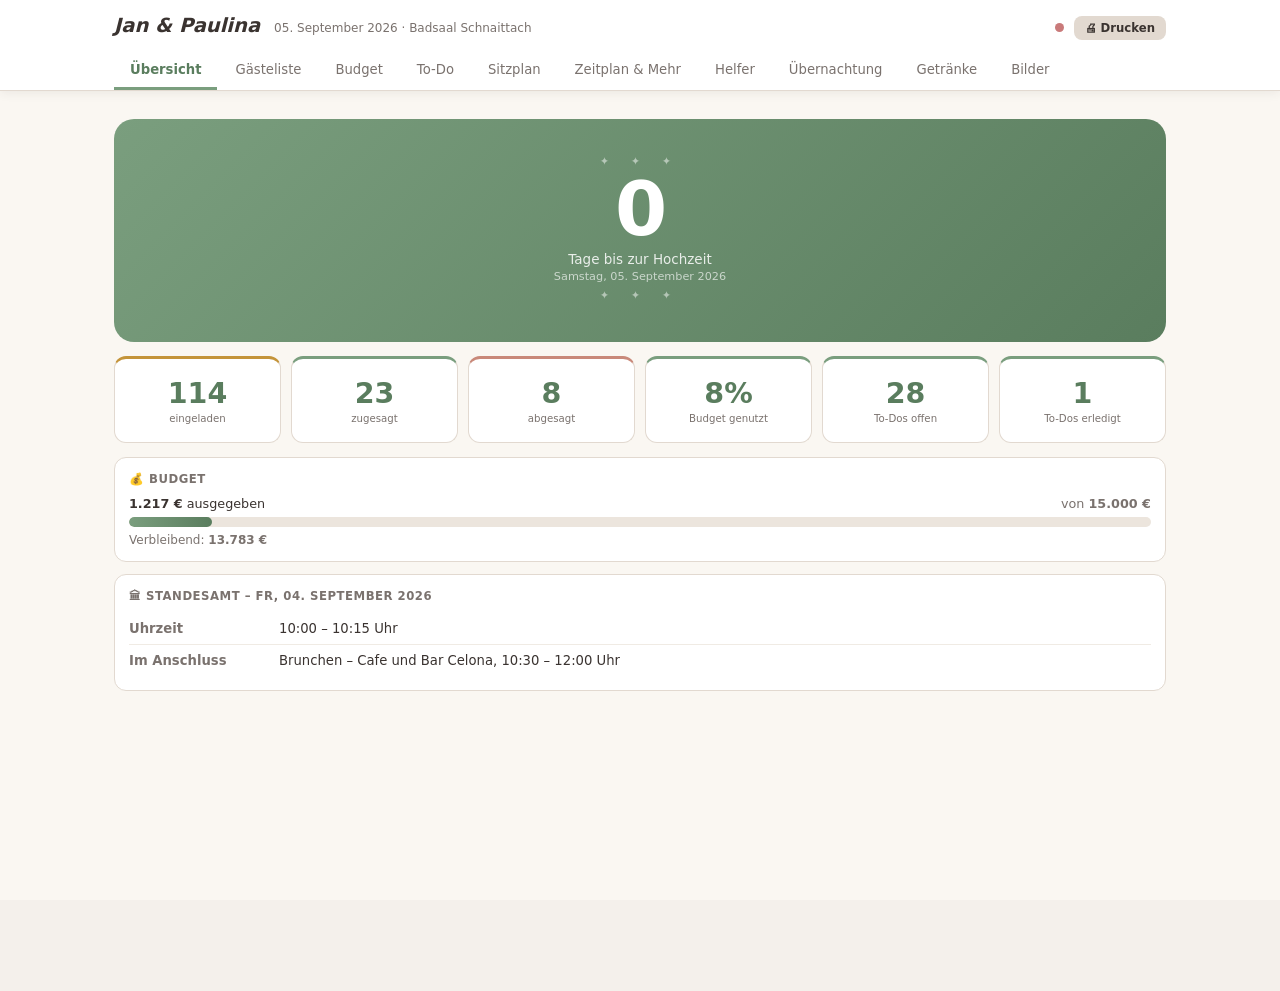
==== commit ed7f75cb: "Probetool entfernt, JSONBin-Sync auf neuen Bin umgestellt Altes JSONBin-Konto hatte sein einmaliges " ====
--- a/hochzeit-mobil.html
+++ b/hochzeit-mobil.html
@@ -5,6 +5,12 @@
 <meta name="viewport" content="width=device-width,initial-scale=1.0,viewport-fit=cover">
 <meta name="apple-mobile-web-app-capable" content="yes">
 <title>Jan &amp; Paulina 💍</title>
+<link rel="preconnect" href="https://fonts.googleapis.com">
+<link rel="preconnect" href="https://fonts.gstatic.com" crossorigin>
+<!-- Nur fürs Sitzplan-Poster – media="print" lädt asynchron im Hintergrund, statt das
+     Laden/Ausführen des Haupt-Scripts zu blockieren (Browser pausieren nachfolgende
+     Scripts sonst, bis ein vorangehendes <link rel=stylesheet> fertig geladen ist). -->
+<link href="https://fonts.googleapis.com/css2?family=Alex+Brush&family=Cormorant:wght@400;500;600;700&display=swap" rel="stylesheet" media="print" onload="this.media='all'">
 <style>
 /* ── Reset & Tokens ── */
 *,*::before,*::after{box-sizing:border-box;margin:0;padding:0;-webkit-tap-highlight-color:transparent}
@@ -129,6 +135,8 @@
 .raumplan-element:hover{box-shadow:0 4px 16px var(--shadow-m);transform:scale(1.03)}
 .raumplan-element:active{cursor:grabbing}
 .raumplan-tisch.selected,.raumplan-element.selected{box-shadow:0 0 0 3px var(--gold),0 2px 8px var(--shadow)!important}
+.raumplan-tisch.swap-pending{box-shadow:0 0 0 3px var(--rose),0 2px 8px var(--shadow)!important;animation:swap-pulse 1s ease-in-out infinite}
+@keyframes swap-pulse{0%,100%{opacity:1}50%{opacity:.6}}
 .raumplan-element-icon{font-size:1rem;line-height:1}
 .raumplan-element-name{font-weight:700;font-size:.6rem;white-space:nowrap;overflow:hidden;text-overflow:ellipsis;padding:0 4px;max-width:100%;color:var(--text-l)}
 .raumplan-legend{margin-top:10px;font-size:.76rem;color:var(--text-l);display:flex;gap:16px;flex-wrap:wrap;align-items:center}
@@ -306,6 +314,44 @@
   body.printing-menu .no-print{display:none!important}
 }
 
+/* Sitzplan-Poster: eigener, isolierter Druckmodus */
+@media print{
+  body.printing-poster #top-nav,
+  body.printing-poster #bottom-nav,
+  body.printing-poster #app{display:none!important}
+  body.printing-poster #sitzplan-poster-modal{
+    position:static!important;display:block!important;background:#fff!important;
+    inset:auto!important;padding:0!important}
+  body.printing-poster #sitzplan-poster-modal>div{box-shadow:none!important;width:100%!important;
+    max-height:none!important;overflow:visible!important;border-radius:0!important;
+    background:#fff!important;margin:0!important}
+  body.printing-poster .no-print{display:none!important}
+}
+
+/* Foto-Übersicht: eigener, isolierter Druckmodus */
+@media print{
+  body.printing-bilder #top-nav,
+  body.printing-bilder #bottom-nav,
+  body.printing-bilder #app{display:none!important}
+  body.printing-bilder #bilder-poster-modal{
+    position:static!important;display:block!important;background:#fff!important;
+    inset:auto!important;padding:0!important}
+  body.printing-bilder #bilder-poster-modal>div{box-shadow:none!important;width:100%!important;
+    max-height:none!important;overflow:visible!important;border-radius:0!important;
+    background:#fff!important;margin:0!important}
+  body.printing-bilder .no-print{display:none!important}
+}
+
+.bg-row.bg-drag-over{outline:2px dashed var(--sage);outline-offset:-2px}
+.bg-drag-handle:active{cursor:grabbing}
+
+.foto-gruppe{break-inside:avoid;display:flex;gap:16px;padding:14px 0;border-bottom:1px solid #e8e0d6;text-align:left}
+.foto-gruppe:last-child{border-bottom:none}
+.foto-gruppe-nr{font-family:'Alex Brush',cursive;font-size:2rem;color:var(--gold);min-width:44px;text-align:center}
+.foto-gruppe-name{font-size:1.1rem;font-weight:700;color:var(--sage-d);margin-bottom:4px}
+.foto-gruppe-namen{font-size:.98rem;line-height:1.5}
+.foto-gruppe-notiz{font-size:.82rem;color:var(--text-l);font-style:italic;margin-top:4px}
+
 /* Getränkekarte: Restaurant-Menü-Optik */
 .menu-card{padding:44px 34px 30px;font-family:Georgia,'Iowan Old Style','Palatino Linotype',serif;
   color:#3a3330;text-align:center}
@@ -318,6 +364,20 @@
   color:var(--gold);margin-bottom:12px}
 .mc-item{font-size:.98rem;padding:4px 0;line-height:1.3}
 .mc-item-note{display:block;font-size:.68rem;color:var(--text-l);font-style:italic;margin-top:1px;letter-spacing:.03em}
+
+/* Sitzplan-Poster: romantische Poster-Optik (Alex Brush / Cormorant, wie die Hochzeits-Webseite) */
+.poster-card{padding:50px 40px 34px;font-family:'Cormorant',Georgia,serif;color:var(--text);
+  text-align:center;background:var(--cream)}
+.poster-eyebrow{font-size:.7rem;letter-spacing:.32em;text-transform:uppercase;color:var(--gold);font-weight:600}
+.poster-title{font-family:'Alex Brush',cursive;font-size:3.1rem;font-weight:400;color:var(--sage-d);
+  line-height:1.15;margin:8px 0 2px}
+.poster-sub{font-size:.95rem;color:var(--text-l);font-style:italic;margin-bottom:24px}
+.poster-rule{width:70px;height:1px;background:var(--gold);margin:0 auto 30px}
+.poster-tische{columns:3 260px;column-gap:30px;text-align:center}
+.poster-tisch{break-inside:avoid;margin-bottom:28px}
+.poster-tisch-name{font-family:'Alex Brush',cursive;font-size:1.9rem;color:var(--gold);margin-bottom:6px}
+.poster-tisch-namen{font-size:1.08rem;font-weight:500;line-height:1.55}
+.poster-gast{padding:1px 0}
 </style>
 </head>
 <body>
@@ -339,11 +399,11 @@
       <button class="top-tab" onclick="showTab('budget',this,'top')">Budget</button>
       <button class="top-tab" onclick="showTab('todo',this,'top')">To-Do</button>
       <button class="top-tab" onclick="showTab('sitzplan',this,'top')">Sitzplan</button>
-      <button class="top-tab" onclick="showTab('probetool',this,'top')">Probetool</button>
       <button class="top-tab" onclick="showTab('mehr',this,'top')">Zeitplan &amp; Mehr</button>
       <button class="top-tab" onclick="showTab('helfer',this,'top')">Helfer</button>
       <button class="top-tab" onclick="showTab('uebernachtung',this,'top')">Übernachtung</button>
       <button class="top-tab" onclick="showTab('getraenke',this,'top')">Getränke</button>
+      <button class="top-tab" onclick="showTab('bilder',this,'top')">Bilder</button>
     </div>
   </div>
 </header>
@@ -490,6 +550,7 @@
         </div>
         <button class="btn btn-p btn-sm" onclick="openAddTischModal()">+ Tisch</button>
         <button class="btn btn-p btn-sm" onclick="openAddElementModal()">+ Element</button>
+        <button class="btn btn-p btn-sm" onclick="openSitzplanPoster()">🖼 Poster anzeigen</button>
       </div>
     </div>
 
@@ -511,75 +572,12 @@
     </div>
     <!-- Raumplan-View -->
     <div id="szv-raumplan" style="display:none">
+      <div style="display:flex;justify-content:flex-end;gap:8px;margin-bottom:6px;flex-wrap:wrap">
+        <button id="btn-swap-mode" class="btn btn-s btn-sm" onclick="toggleSwapMode()">🔀 Tische tauschen</button>
+        <button class="btn btn-s btn-sm" onclick="arrangeRaumplanInReihen()">🪄 In Reihen vor der Bühne anordnen</button>
+      </div>
+      <div id="swap-mode-hint" style="display:none;font-size:.8rem;color:var(--sage-d);margin-bottom:8px">🔀 Tausch-Modus aktiv: Tisch anklicken, dann zweiten Tisch anklicken zum Tauschen der Plätze. Nochmal auf „Tische tauschen" klicken zum Beenden.</div>
       <div id="raumplan-container"></div>
-    </div>
-  </div>
-
-  <!-- ══ PROBETOOL ══ -->
-  <div id="tab-probetool" class="tab">
-    <div style="margin-bottom:14px">
-      <span style="font-size:1.1rem;font-weight:700">Probetool: Sitzverteilung</span>
-      <div style="font-size:.82rem;color:var(--text-l);margin-top:2px">Separates Experimentierfeld – verändert den echten Sitzplan nicht. Ziel: jede·r kennt mind. 1, idealerweise 2 Personen am eigenen Tisch.</div>
-    </div>
-    <div class="card">
-      <div class="card-title">1. Familie/Freunde-Zuordnung &amp; Alter prüfen</div>
-      <div style="font-size:.78rem;color:var(--text-l);margin-bottom:8px">Alle automatischen Vorbelegungen unten hängen davon ab, dass die Gruppe pro Gast stimmt (wirkt sich auch auf die Gästeliste aus). Alter ist optional und sorgt dafür, dass die Berechnung altersgerechte Tischnähe leicht bevorzugt.</div>
-      <div class="search-wrap">
-        <svg viewBox="0 0 24 24"><circle cx="11" cy="11" r="8"/><path d="m21 21-4.35-4.35"/></svg>
-        <input type="text" id="pt-zuordnung-search" placeholder="Gast suchen …" oninput="renderProbetoolZuordnung()">
-      </div>
-      <div id="probetool-zuordnung" style="max-height:340px;overflow-y:auto"></div>
-    </div>
-    <div class="card">
-      <div class="card-title">2. Sitzplan-Kopie</div>
-      <div id="probetool-setup"></div>
-    </div>
-    <div class="card">
-      <div class="card-title">3. Feste Gruppen (müssen zusammensitzen, z.B. Paare/Familien)</div>
-      <div id="probetool-gruppen" style="margin-bottom:10px"></div>
-      <div style="display:flex;gap:8px;flex-wrap:wrap">
-        <button class="btn btn-p btn-sm" onclick="openAddGruppeModal('zusammenhalten')">+ Gruppe hinzufügen</button>
-        <button class="btn btn-s btn-sm" onclick="uebernehmeGruppenAusSitzplan()">Paare aus Sitzplan übernehmen</button>
-      </div>
-    </div>
-    <div class="card">
-      <div class="card-title">4. Untergruppen (kennen sich gut, z.B. Freundeskreise)</div>
-      <div style="font-size:.78rem;color:var(--text-l);margin-bottom:8px">Für engere Cluster innerhalb größerer Gruppen (z.B. "Schulfreunde Jan") – wird bei der Vorbelegung unten wie "Familie" behandelt, aber ohne Zwang zum Zusammensitzen.</div>
-      <div id="probetool-untergruppen" style="margin-bottom:10px"></div>
-      <button class="btn btn-p btn-sm" onclick="openAddGruppeModal('bekanntengruppen')">+ Untergruppe hinzufügen</button>
-    </div>
-    <div class="card">
-      <div class="card-title">5. Wer kennt wen gut?</div>
-      <div style="font-size:.78rem;color:var(--text-l);margin-bottom:8px">🔒 Müssen zusammensitzen &nbsp;·&nbsp; 😊 Kennen sich gut &nbsp;·&nbsp; 🙂 Könnten harmonieren &nbsp;·&nbsp; ❌ Passen nicht zusammen</div>
-      <div style="display:flex;gap:8px;flex-wrap:wrap;margin-bottom:10px">
-        <button class="btn btn-s btn-sm" onclick="wendeKategorie2Vorbelegung()">😊 Kategorie 2 für Familien &amp; Untergruppen vorbelegen</button>
-        <button class="btn btn-s btn-sm" onclick="wendeKategorie4FamilieFreunde()">❌ Kategorie 4 für Familie ↔ Freunde vorbelegen</button>
-        <button class="btn btn-s btn-sm" onclick="wendeKategorie3UnterFreunden()">🙂 Kategorie 3 unter Freunden vorbelegen</button>
-      </div>
-      <div class="search-wrap">
-        <svg viewBox="0 0 24 24"><circle cx="11" cy="11" r="8"/><path d="m21 21-4.35-4.35"/></svg>
-        <input type="text" id="pt-anker-search" placeholder="Gast suchen (Anker) …" oninput="renderProbetoolAnkerList()">
-      </div>
-      <div id="pt-anker-list"></div>
-      <div id="pt-affinitaet-rows" style="margin-top:10px"></div>
-    </div>
-    <div class="card">
-      <div class="card-title">6. Berechnen</div>
-      <button class="btn btn-p" onclick="computeProbetoolErgebnis()">Berechnen</button>
-      <span style="font-size:.78rem;color:var(--text-l);margin-left:8px">Erneuter Klick berechnet neu (anderer Zufallsstart, ggf. besseres Ergebnis).</span>
-    </div>
-    <div class="card" id="probetool-ergebnis-card" style="display:none">
-      <div class="card-title" style="display:flex;align-items:center;justify-content:space-between;gap:8px;flex-wrap:wrap;text-transform:none;letter-spacing:normal">
-        <span style="text-transform:uppercase;letter-spacing:.5px">7. Ergebnis</span>
-        <div style="display:flex;gap:8px;flex-wrap:wrap">
-          <button class="btn btn-s btn-sm" onclick="copyProbetoolErgebnisAlsText()">📋 Als Text kopieren</button>
-          <button class="btn btn-p btn-sm" onclick="uebernehmeProbetoolAlsSitzplan()">✅ In echten Sitzplan übernehmen</button>
-        </div>
-      </div>
-      <div style="font-size:.78rem;color:var(--text-l);margin-bottom:8px">Wie im echten Sitzplan: Gast anklicken oder ziehen, um ihn auf einen anderen Platz zu verschieben. Änderungen hier bleiben zunächst nur im Probetool.</div>
-      <div class="tisch-grid" id="probetool-tisch-grid" style="margin-bottom:6px"></div>
-      <div id="probetool-unassigned" style="margin-bottom:18px"></div>
-      <div id="probetool-ergebnis"></div>
     </div>
   </div>
 
@@ -726,6 +724,28 @@
 
     <div class="section-lbl">📌 Zwei Hinweise</div>
     <div id="gt-hinweise"></div>
+  </div>
+
+  <!-- ══ BILDER ══ -->
+  <div id="tab-bilder" class="tab">
+    <div style="display:flex;justify-content:space-between;align-items:center;margin-bottom:4px;gap:10px;flex-wrap:wrap">
+      <span style="font-size:1.1rem;font-weight:700">Bilder</span>
+      <button class="btn btn-p btn-sm" onclick="openBilderPoster()">📋 Für Fotografen anzeigen</button>
+    </div>
+    <div style="font-size:.82rem;color:var(--text-l);margin-bottom:14px">Reihenfolge, in der die Gruppenfotos gemacht werden — per Pfeil verschieben, Name/Notiz direkt bearbeiten.</div>
+
+    <div id="bg-order-list"></div>
+
+    <div class="card" style="margin-top:10px">
+      <div style="display:flex;gap:8px;flex-wrap:wrap">
+        <input type="text" id="bg-new-name" class="fi" placeholder="Neue Gruppe, z. B. Freunde aus München" style="flex:1;min-width:180px" onkeydown="if(event.key==='Enter')addBildergruppe()">
+        <button class="btn btn-s btn-sm" onclick="addBildergruppe()">+ Gruppe</button>
+      </div>
+    </div>
+
+    <div class="section-lbl" style="margin-top:20px">🔍 Noch auf keinem Foto</div>
+    <div style="font-size:.78rem;color:var(--text-l);margin-top:-6px;margin-bottom:8px">Zählt nur, wer in keiner als „🧍 Einzelfoto" markierten Gruppe ist — dabei sein in einem normalen Gruppenfoto reicht nicht.</div>
+    <div class="card" id="bg-missing" style="display:flex;flex-wrap:wrap;gap:6px"></div>
   </div>
 
 </div><!-- /content -->
@@ -752,10 +772,6 @@
     <svg viewBox="0 0 24 24"><rect x="3" y="3" width="7" height="7"/><rect x="14" y="3" width="7" height="7"/><rect x="3" y="14" width="7" height="7"/><rect x="14" y="14" width="7" height="7"/></svg>
     Sitzplan
   </button>
-  <button class="nav-btn" onclick="showTab('probetool',this,'bot')">
-    <svg viewBox="0 0 24 24"><polyline points="16 3 21 3 21 8"/><line x1="4" y1="20" x2="21" y2="3"/><polyline points="21 16 21 21 16 21"/><line x1="15" y1="15" x2="21" y2="21"/><line x1="4" y1="4" x2="9" y2="9"/></svg>
-    Probetool
-  </button>
   <button class="nav-btn" onclick="showTab('mehr',this,'bot')">
     <svg viewBox="0 0 24 24"><circle cx="12" cy="12" r="1"/><circle cx="19" cy="12" r="1"/><circle cx="5" cy="12" r="1"/></svg>
     Mehr
@@ -772,6 +788,10 @@
     <svg viewBox="0 0 24 24"><path d="M18 8h1a4 4 0 0 1 0 8h-1"/><path d="M2 8h16v9a4 4 0 0 1-4 4H6a4 4 0 0 1-4-4V8z"/><line x1="6" y1="1" x2="6" y2="4"/><line x1="10" y1="1" x2="10" y2="4"/><line x1="14" y1="1" x2="14" y2="4"/></svg>
     Getränke
   </button>
+  <button class="nav-btn" onclick="showTab('bilder',this,'bot')">
+    <svg viewBox="0 0 24 24"><rect x="3" y="3" width="18" height="18" rx="2"/><circle cx="8.5" cy="8.5" r="1.5"/><path d="M21 15l-5-5L5 21"/></svg>
+    Bilder
+  </button>
 </nav>
 </div><!-- /app -->
 
@@ -787,6 +807,30 @@
   </div>
 </div>
 
+<!-- ══ MODAL: Sitzplan-Poster ══ -->
+<div id="sitzplan-poster-modal" onclick="if(event.target===this)closeSitzplanPoster()"
+  style="display:none;position:fixed;inset:0;background:rgba(0,0,0,.55);z-index:300;align-items:center;justify-content:center;padding:20px">
+  <div style="background:var(--cream);border-radius:6px;width:min(900px,95vw);max-height:92vh;overflow-y:auto;box-shadow:0 24px 70px rgba(0,0,0,.35)">
+    <div class="poster-card" id="sitzplan-poster-content"></div>
+    <div class="no-print" style="display:flex;justify-content:center;gap:10px;padding:0 24px 26px">
+      <button class="btn btn-s btn-sm" onclick="closeSitzplanPoster()">Schließen</button>
+      <button class="btn btn-p btn-sm" onclick="window.print()">🖨 Drucken</button>
+    </div>
+  </div>
+</div>
+
+<!-- ══ MODAL: Fotoliste für den Fotografen ══ -->
+<div id="bilder-poster-modal" onclick="if(event.target===this)closeBilderPoster()"
+  style="display:none;position:fixed;inset:0;background:rgba(0,0,0,.55);z-index:300;align-items:center;justify-content:center;padding:20px">
+  <div style="background:var(--cream);border-radius:6px;width:min(700px,95vw);max-height:92vh;overflow-y:auto;box-shadow:0 24px 70px rgba(0,0,0,.35)">
+    <div class="poster-card" id="bilder-poster-content" style="padding:40px 34px 24px"></div>
+    <div class="no-print" style="display:flex;justify-content:center;gap:10px;padding:0 24px 26px">
+      <button class="btn btn-s btn-sm" onclick="closeBilderPoster()">Schließen</button>
+      <button class="btn btn-p btn-sm" onclick="window.print()">🖨 Drucken</button>
+    </div>
+  </div>
+</div>
+
 <!-- ══ MODAL: Gast ══ -->
 <div id="gast-modal" style="display:none;position:fixed;inset:0;background:rgba(0,0,0,.4);z-index:200;align-items:center;justify-content:center">
   <div style="background:var(--white);border-radius:16px;padding:24px;width:min(460px,95vw);max-height:90vh;overflow-y:auto;box-shadow:0 20px 60px rgba(0,0,0,.18)">
@@ -821,7 +865,7 @@
 <script>
 'use strict';
 // ── Data ──────────────────────────────────────────────────────
-const INITIAL_DATA={hochzeit:{datum:'2026-09-05',standesamt:'2026-09-04',location:'Badsaal Schnaittach',braut:'Paulina',braeutigam:'Jan',budget:15000},gaeste:[{id:'g1',name:'Josephine Chan',personen:1,status:'Eingeladen',gruppe:'Freunde Paulina',tisch:'',notiz:''},{id:'g2',name:'Jossy Giesbrecht',personen:1,status:'Eingeladen',gruppe:'Freunde Paulina',tisch:'',notiz:''},{id:'g3',name:'Emily + Frank',personen:2,status:'Eingeladen',gruppe:'Freunde Paulina',tisch:'',notiz:''},{id:'g4',name:'Ee Laine',personen:1,status:'Eingeladen',gruppe:'Freunde Paulina',tisch:'',notiz:''},{id:'g5',name:'Joel',personen:1,status:'Eingeladen',gruppe:'Freunde Paulina',tisch:'',notiz:''},{id:'g6',name:'Chendi',personen:1,status:'Abgesagt',gruppe:'Freunde Paulina',tisch:'',notiz:''},{id:'g7',name:'Alan + Lynn',personen:2,status:'Eingeladen',gruppe:'Freunde Paulina',tisch:'',notiz:''},{id:'g8',name:'Saki',personen:1,status:'Eingeladen',gruppe:'Freunde Paulina',tisch:'',notiz:''},{id:'g9',name:'Grace',personen:1,status:'Eingeladen',gruppe:'Freunde Paulina',tisch:'',notiz:''},{id:'g10',name:'Liz + Silas',personen:2,status:'Eingeladen',gruppe:'Freunde Paulina',tisch:'',notiz:''},{id:'g11',name:'Jo (Pheline)',personen:1,status:'Eingeladen',gruppe:'Freunde Paulina',tisch:'',notiz:''},{id:'g12',name:'Simon + Thea',personen:2,status:'Eingeladen',gruppe:'Freunde Paulina',tisch:'',notiz:''},{id:'g13',name:'Mali',personen:1,status:'Eingeladen',gruppe:'Freunde Paulina',tisch:'',notiz:''},{id:'g14',name:'Nina',personen:1,status:'Eingeladen',gruppe:'Freunde Paulina',tisch:'',notiz:''},{id:'g15',name:'Ravil & Maftuna',personen:2,status:'Abgesagt',gruppe:'Freunde Paulina',tisch:'',notiz:''},{id:'g16',name:'Josi',personen:1,status:'Eingeladen',gruppe:'Freunde Paulina',tisch:'',notiz:''},{id:'g17',name:'Ida',personen:1,status:'Eingeladen',gruppe:'Freunde Paulina',tisch:'',notiz:''},{id:'g18',name:'Lorenz',personen:1,status:'Eingeladen',gruppe:'Freunde Paulina',tisch:'',notiz:'Friedrichstraße 50'},{id:'g19',name:'Rebekkah',personen:1,status:'Eingeladen',gruppe:'Freunde Paulina',tisch:'',notiz:''},{id:'g20',name:'Lennart',personen:1,status:'Eingeladen',gruppe:'Freunde Paulina',tisch:'',notiz:''},{id:'g21',name:'Anabel',personen:1,status:'Eingeladen',gruppe:'Freunde Paulina',tisch:'',notiz:''},{id:'g22',name:'Fabi + Julie',personen:2,status:'Eingeladen',gruppe:'Freunde Paulina',tisch:'',notiz:''},{id:'g23',name:'Reini + Tanja',personen:2,status:'Eingeladen',gruppe:'Freunde Paulina',tisch:'',notiz:''},{id:'g24',name:'Ede + Cathy',personen:2,status:'Eingeladen',gruppe:'Freunde Paulina',tisch:'',notiz:''},{id:'g25',name:'Bernhard + Heike',personen:2,status:'Eingeladen',gruppe:'Freunde Paulina',tisch:'',notiz:''},{id:'g26',name:'Conny + Helmfried',personen:2,status:'Eingeladen',gruppe:'Freunde Paulina',tisch:'',notiz:''},{id:'g27',name:'Isa',personen:1,status:'Eingeladen',gruppe:'Freunde Paulina',tisch:'',notiz:''},{id:'g28',name:'Nadine',personen:1,status:'Eingeladen',gruppe:'Freunde Paulina',tisch:'',notiz:''},{id:'g29',name:'Basti',personen:1,status:'Eingeladen',gruppe:'Freunde Paulina',tisch:'',notiz:''},{id:'g30',name:'Oma',personen:1,status:'Abgesagt',gruppe:'Freunde Paulina',tisch:'',notiz:''},{id:'g31',name:'Eltern + Finja',personen:3,status:'Eingeladen',gruppe:'Familie Paulina',tisch:'',notiz:''},{id:'g32',name:'Dankwart + Martina',personen:2,status:'Eingeladen',gruppe:'Familie Paulina',tisch:'',notiz:''},{id:'g33',name:'Franzi + Steffen + Baby',personen:2,status:'Eingeladen',gruppe:'Familie Paulina',tisch:'',notiz:''},{id:'g34',name:'Ethan + Paula',personen:2,status:'Eingeladen',gruppe:'Gemeinsame Freunde',tisch:'',notiz:''},{id:'g35',name:'Yeri',personen:1,status:'Eingeladen',gruppe:'Gemeinsame Freunde',tisch:'',notiz:''},{id:'g36',name:'Mimi',personen:1,status:'Eingeladen',gruppe:'Gemeinsame Freunde',tisch:'',notiz:''},{id:'g37',name:'Louis + Nadine',personen:2,status:'Eingeladen',gruppe:'Gemeinsame Freunde',tisch:'',notiz:''},{id:'g38',name:'Nick',personen:1,status:'Eingeladen',gruppe:'Gemeinsame Freunde',tisch:'',notiz:''},{id:'g39',name:'Raphi + Esther',personen:2,status:'Eingeladen',gruppe:'Gemeinsame Freunde',tisch:'',notiz:''},{id:'g40',name:'Robin + Claudette + Kind',personen:2,status:'Eingeladen',gruppe:'Gemeinsame Freunde',tisch:'',notiz:''},{id:'g41',name:'Rahel Ziegler',personen:1,status:'Eingeladen',gruppe:'Gemeinsame Freunde',tisch:'',notiz:''},{id:'g42',name:'Chris + Anna',personen:2,status:'Eingeladen',gruppe:'Gemeinsame Freunde',tisch:'',notiz:''},{id:'g43',name:'Jakob',personen:1,status:'Eingeladen',gruppe:'Gemeinsame Freunde',tisch:'',notiz:''},{id:'g44',name:'Luisa',personen:1,status:'Abgesagt',gruppe:'Gemeinsame Freunde',tisch:'',notiz:''},{id:'g45',name:'Mia',personen:1,status:'Eingeladen',gruppe:'Gemeinsame Freunde',tisch:'',notiz:''},{id:'g46',name:'Joshi',personen:1,status:'Abgesagt',gruppe:'Gemeinsame Freunde',tisch:'',notiz:''},{id:'g47',name:'David + Pauline',personen:2,status:'Eingeladen',gruppe:'Gemeinsame Freunde',tisch:'',notiz:''},{id:'g48',name:'Eltern + Kai',personen:3,status:'Eingeladen',gruppe:'Familie Jan',tisch:'',notiz:''},{id:'g49',name:'Heike + Sven',personen:2,status:'Eingeladen',gruppe:'Familie Jan',tisch:'',notiz:''},{id:'g50',name:'Görge + Antek + Ida',personen:3,status:'Eingeladen',gruppe:'Familie Jan',tisch:'',notiz:''},{id:'g51',name:'Sonja',personen:1,status:'Eingeladen',gruppe:'Familie Jan',tisch:'',notiz:''},{id:'g52',name:'Marlies + Albert',personen:2,status:'Eingeladen',gruppe:'Familie Jan',tisch:'',notiz:''},{id:'g53',name:'Arne',personen:1,status:'Eingeladen',gruppe:'Familie Jan',tisch:'',notiz:''},{id:'g54',name:'Waltraud + Norbert',personen:2,status:'Eingeladen',gruppe:'Familie Jan',tisch:'',notiz:''},{id:'g55',name:'Mai-Ly',personen:1,status:'Zugesagt',gruppe:'Freunde Jan',tisch:'',notiz:''},{id:'g56',name:'Jannis',personen:1,status:'Zugesagt',gruppe:'Freunde Jan',tisch:'',notiz:''},{id:'g57',name:'Jean',personen:1,status:'Zugesagt',gruppe:'Freunde Jan',tisch:'',notiz:''},{id:'g58',name:'Nick + Helene',personen:2,status:'Zugesagt',gruppe:'Freunde Jan',tisch:'',notiz:''},{id:'g59',name:'Johann',personen:1,status:'Zugesagt',gruppe:'Freunde Jan',tisch:'',notiz:''},{id:'g60',name:'Ali',personen:1,status:'Zugesagt',gruppe:'Freunde Jan',tisch:'',notiz:''},{id:'g61',name:'Pablo',personen:1,status:'Zugesagt',gruppe:'Freunde Jan',tisch:'',notiz:''},{id:'g62',name:'Korbi',personen:1,status:'Zugesagt',gruppe:'Freunde Jan',tisch:'',notiz:''},{id:'g63',name:'Timo + Bekki',personen:2,status:'Zugesagt',gruppe:'Freunde Jan',tisch:'',notiz:''},{id:'g64',name:'Flo',personen:1,status:'Zugesagt',gruppe:'Freunde Jan',tisch:'',notiz:''},{id:'g65',name:'Erik',personen:1,status:'Abgesagt',gruppe:'Freunde Jan',tisch:'',notiz:''},{id:'g66',name:'Jannis + Celine',personen:2,status:'Zugesagt',gruppe:'Freunde Jan',tisch:'',notiz:'Trauung nur?'},{id:'g67',name:'Hannes',personen:1,status:'Zugesagt',gruppe:'Freunde Jan',tisch:'',notiz:''},{id:'g68',name:'Ruben + Debby',personen:2,status:'Zugesagt',gruppe:'Freunde Jan',tisch:'',notiz:''},{id:'g69',name:'Lukas',personen:1,status:'Zugesagt',gruppe:'Freunde Jan',tisch:'',notiz:''},{id:'g70',name:'Nico',personen:1,status:'Abgesagt',gruppe:'Freunde Jan',tisch:'',notiz:''},{id:'g71',name:'Karl',personen:1,status:'Zugesagt',gruppe:'Freunde Jan',tisch:'',notiz:''},{id:'g72',name:'Lucas + Caroline + Kinder',personen:5,status:'Eingeladen',gruppe:'Freunde Jan',tisch:'',notiz:''},{id:'g73',name:'Markus & Daniela',personen:2,status:'Liste',gruppe:'Freunde Jan',tisch:'',notiz:''},{id:'g74',name:'Max',personen:1,status:'Eingeladen',gruppe:'Freunde Jan',tisch:'',notiz:''},{id:'g75',name:'Bjarne',personen:1,status:'Eingeladen',gruppe:'Freunde Jan',tisch:'',notiz:''},{id:'g76',name:'Bene',personen:1,status:'Zugesagt',gruppe:'Freunde Jan',tisch:'',notiz:''},{id:'g77',name:'Elias',personen:1,status:'Zugesagt',gruppe:'Freunde Jan',tisch:'',notiz:''},{id:'g78',name:'Vero',personen:1,status:'Eingeladen',gruppe:'Freunde Jan',tisch:'',notiz:''},{id:'g79',name:'Gerrit',personen:1,status:'Eingeladen',gruppe:'Freunde Jan',tisch:'',notiz:''},{id:'g80',name:'Valentin',personen:1,status:'Eingeladen',gruppe:'Freunde Jan',tisch:'',notiz:''},{id:'g81',name:'Marie',personen:1,status:'Eingeladen',gruppe:'Freunde Jan',tisch:'',notiz:''},{id:'g82',name:'Paul',personen:1,status:'Eingeladen',gruppe:'Freunde Jan',tisch:'',notiz:''},{id:'g83',name:'Leon',personen:1,status:'Eingeladen',gruppe:'Freunde Jan',tisch:'',notiz:''},{id:'g84',name:'David Schnurr',personen:1,status:'Eingeladen',gruppe:'Freunde Jan',tisch:'',notiz:''},{id:'g85',name:'Jan + Paulina',personen:2,status:'Zugesagt',gruppe:'Brautpaar',tisch:'',notiz:''}],budget:{gesamtbudget:15000,kategorien:[{id:'b1',name:'Location',geschaetzt:0,tatsaechlich:0,notiz:'Badsaal Schnaittach – Vertrag unterschrieben'},{id:'b2',name:'Catering',geschaetzt:5778,tatsaechlich:0,notiz:'Grillmeister Pausch angefragt'},{id:'b3',name:'Getränke',geschaetzt:3000,tatsaechlich:0,notiz:''},{id:'b4',name:'Hochzeitstorte',geschaetzt:0,tatsaechlich:0,notiz:'Isa fragen'},{id:'b5',name:'Foto / Video',geschaetzt:500,tatsaechlich:0,notiz:''},{id:'b6',name:'Musik',geschaetzt:0,tatsaechlich:0,notiz:''},{id:'b7',name:'Ringe',geschaetzt:1217,tatsaechlich:1217,notiz:''},{id:'b8',name:'Kleidung',geschaetzt:1800,tatsaechlich:0,notiz:''},{id:'b9',name:'Brautstrauß',geschaetzt:0,tatsaechlich:0,notiz:''},{id:'b10',name:'Deko',geschaetzt:500,tatsaechlich:0,notiz:''},{id:'b11',name:'Trauungskosten',geschaetzt:200,tatsaechlich:0,notiz:''},{id:'b12',name:'Brunchen Standesamt',geschaetzt:240,tatsaechlich:0,notiz:''},{id:'b13',name:'Reserve',geschaetzt:1500,tatsaechlich:0,notiz:''},{id:'b14',name:'Sonstiges',geschaetzt:240,tatsaechlich:0,notiz:''}]},todos:[{id:'t1',text:'Einladung Gemeinde + Kuchen an Mimi',erledigt:false,verantwortlich:'',deadline:'',notiz:'',kategorie:'Catering & Getränke'},{id:'t2',text:'Privat Leute wegen Kuchen anfragen',erledigt:false,verantwortlich:'',deadline:'',notiz:'Emails schreiben',kategorie:'Catering & Getränke'},{id:'t3',text:'Serviceteam Getränke Abend anfragen',erledigt:false,verantwortlich:'',deadline:'',notiz:'Danilo und Elias angefragt',kategorie:'Organisation'},{id:'t4',text:'Abspül- und Aufräumteam anfragen',erledigt:false,verantwortlich:'Jan Gehrke / Christine Gehrke',deadline:'',notiz:'',kategorie:'Organisation'},{id:'t5',text:'Aufräumteam für Badsaal',erledigt:false,verantwortlich:'Alex Schropp?',deadline:'',notiz:'',kategorie:'Organisation'},{id:'t6',text:'Abspülen Badsaal – nächster Tag?',erledigt:false,verantwortlich:'',deadline:'',notiz:'',kategorie:'Organisation'},{id:'t7',text:'Übersetzer organisieren',erledigt:false,verantwortlich:'',deadline:'',notiz:'',kategorie:'Zeremonie & Musik'},{id:'t8',text:'Sektempfang am Nachmittag klären',erledigt:false,verantwortlich:'',deadline:'',notiz:'',kategorie:'Catering & Getränke'},{id:'t9',text:'Technik am Abend klären',erledigt:false,verantwortlich:'Medientechnik',deadline:'',notiz:'',kategorie:'Organisation'},{id:'t10',text:'Autos anfragen',erledigt:false,verantwortlich:'',deadline:'',notiz:'',kategorie:'Organisation'},{id:'t11',text:'Sitzordnung erstellen',erledigt:false,verantwortlich:'',deadline:'',notiz:'',kategorie:'Gäste'},{id:'t12',text:'Ringe bestellen',erledigt:true,verantwortlich:'',deadline:'',notiz:'',kategorie:'Persönliches'},{id:'t13',text:'Deko kaufen',erledigt:false,verantwortlich:'',deadline:'',notiz:'',kategorie:'Deko & Ausstattung'},{id:'t14',text:'Getränke kaufen',erledigt:false,verantwortlich:'Heinz',deadline:'',notiz:'Plan machen',kategorie:'Catering & Getränke'},{id:'t15',text:'Blumen bestellen',erledigt:false,verantwortlich:'',deadline:'',notiz:'',kategorie:'Deko & Ausstattung'},{id:'t16',text:'Brautstrauß bestellen',erledigt:false,verantwortlich:'',deadline:'',notiz:'',kategorie:'Deko & Ausstattung'},{id:'t17',text:'Standesamt Kleidung',erledigt:false,verantwortlich:'',deadline:'',notiz:'',kategorie:'Kleidung'},{id:'t18',text:'Hochzeitstanz mit Kai absprechen',erledigt:false,verantwortlich:'Kai',deadline:'',notiz:'',kategorie:'Zeremonie & Musik'},{id:'t19',text:'Fotobox organisieren',erledigt:false,verantwortlich:'',deadline:'',notiz:'mit Polaroids',kategorie:'Deko & Ausstattung'},{id:'t20',text:'Gästebuch',erledigt:false,verantwortlich:'Helga',deadline:'',notiz:'',kategorie:'Deko & Ausstattung'},{id:'t21',text:'Gastgeschenke',erledigt:false,verantwortlich:'Helga',deadline:'',notiz:'',kategorie:'Deko & Ausstattung'},{id:'t22',text:'Achim nachhaken (Musikteam)',erledigt:false,verantwortlich:'',deadline:'',notiz:'',kategorie:'Zeremonie & Musik'},{id:'t23',text:'Programm für Abend erstellen',erledigt:false,verantwortlich:'Papa',deadline:'',notiz:'An Papa geschickt',kategorie:'Zeremonie & Musik'},{id:'t24',text:'Ehevorbereitungskurs',erledigt:false,verantwortlich:'',deadline:'',notiz:'',kategorie:'Persönliches'},{id:'t25',text:'Tanzkurs',erledigt:false,verantwortlich:'',deadline:'',notiz:'',kategorie:'Persönliches'},{id:'t26',text:'Catering E-Mail abschicken',erledigt:false,verantwortlich:'',deadline:'',notiz:'',kategorie:'Catering & Getränke'},{id:'t27',text:'Trautmode kaufen',erledigt:false,verantwortlich:'',deadline:'',notiz:'',kategorie:'Kleidung'},{id:'t28',text:'Schuhe kaufen',erledigt:false,verantwortlich:'',deadline:'',notiz:'',kategorie:'Kleidung'},{id:'t29',text:'Getränkelieferant für Kommission + Lieferung Schnaittach klären',erledigt:false,verantwortlich:'',deadline:'',notiz:'Fränky, Straußberger oder Trinkkartell anrufen (siehe Dienstleister); alternativ Grillmeister Pausch fragen, ob er einen Lieferanten kennt.',kategorie:'Catering & Getränke'}],zeitplan:{freitag:[{id:'z1',zeit:'09:40',ende:'',titel:'Vor Ort sein',notiz:''},{id:'z2',zeit:'10:00',ende:'10:15',titel:'Standesamtliche Trauung',notiz:''},{id:'z3',zeit:'10:30',ende:'12:00',titel:'Brunchen – Cafe und Bar Celona',notiz:'Im Anschluss Standesamt'},{id:'z4',zeit:'16:40',ende:'',titel:'Fahrt des Brautpaares',notiz:''}],hochzeit:[{id:'zh1',zeit:'12:30',ende:'14:05',titel:'Traugottesdienst',notiz:'Ablauf siehe Gottesdienstablauf'},{id:'z19',zeit:'13:45',ende:'16:30',titel:'Kaffee / Kuchen / Sektempfang',notiz:'Torte 13:45 Uhr'},{id:'z20',zeit:'17:00',ende:'',titel:'Ankunft Badsaal Schnaittach',notiz:''},{id:'z21',zeit:'18:00',ende:'',titel:'Abendessen',notiz:''}],gottesdienst:[{id:'z5',zeit:'12:30',ende:'12:40',titel:'Start / Einlass Gottesdienst',notiz:''},{id:'z6',zeit:'12:40',ende:'12:44',titel:'Einzug der Braut',notiz:'gratitude – instrumental, Piano'},{id:'z7',zeit:'12:44',ende:'12:50',titel:'Begrüßung + Hinführung',notiz:''},{id:'z8',zeit:'12:50',ende:'12:52',titel:'Gebet',notiz:''},{id:'z9',zeit:'12:52',ende:'12:56',titel:'Lied 1',notiz:'»So groß ist der Herr« – Chris Tomlin'},{id:'z10',zeit:'12:56',ende:'13:00',titel:'Sündenbekenntnis / Gebet',notiz:''},{id:'z11',zeit:'13:00',ende:'13:05',titel:'Lied 2',notiz:'»Bless the Lord, oh my soul«'},{id:'z12',zeit:'13:05',ende:'13:09',titel:'Textlesung',notiz:'Mimi oder Karl'},{id:'z13',zeit:'13:09',ende:'13:13',titel:'Lied 3',notiz:'»Thank you Jesus for the blood«'},{id:'z14',zeit:'13:13',ende:'13:33',titel:'Traupredigt',notiz:'Jan-Peter'},{id:'z15',zeit:'13:33',ende:'13:36',titel:'Musikalisches Zwischenspiel',notiz:''},{id:'z16',zeit:'13:36',ende:'13:49',titel:'Ehezeremonie',notiz:'Traufrage, Versprechen, Ringtausch, Segnung'},{id:'z17',zeit:'13:49',ende:'13:54',titel:'Grußwort & Informationen',notiz:''},{id:'z18',zeit:'13:58',ende:'14:05',titel:'Segenslied & Auszug des Brautpaares',notiz:'»Wenn ist mir wohl in dem Herrn«'}]},dienstleister:[{id:'d1',kategorie:'Location',name:'Badsaal Schnaittach',kontakt:'',kosten:'',status:'Vertrag unterschrieben',notiz:'Türen zu 22:00 Uhr. Zehnertische. Klavier vorhanden.'},{id:'d3',kategorie:'Catering',name:'Wahler Partyservice',kontakt:'',kosten:'ca. 6.500€',status:'Vertrag unterschrieben',notiz:''},{id:'d13',kategorie:'Foto/Video',name:'Salome',kontakt:'',kosten:'500€ geplant',status:'Zugesagt',notiz:''},{id:'d14',kategorie:'Getränke',name:'Fränky Getränkemärkte (Lauf a.d. Pegnitz)',kontakt:'09123 82180',kosten:'',status:'Offen',notiz:'Teil der Orterer-Gruppe, ca. 10 km von Schnaittach entfernt. Kommission + Lieferung zum Badsaal am 5.9. anfragen.'},{id:'d15',kategorie:'Getränke',name:'Getränke Straußberger (Nürnberg)',kontakt:'0911 636349',kosten:'',status:'Offen',notiz:'Seit 1926, bietet auch Verleih von Festausstattung (Bierbänke etc.). Liefergebiet bis Schnaittach klären.'},{id:'d16',kategorie:'Getränke',name:'Trinkkartell (Nürnberg)',kontakt:'0911 664 604 14',kosten:'',status:'Offen',notiz:'Auf Events/Großveranstaltungen spezialisiert, Standard-Liefergebiet nur Nürnberg-Fürth-Erlangen — trotzdem anfragen.'}],helfer:[{id:'h1',aufgabe:'Aufbau',tag:'Freitag',namen:[],slots:4,status:'Offen',notiz:''},{id:'h2',aufgabe:'Kaffeedienstvorbereitung',tag:'Samstag – Gemeinde',namen:[],slots:4,status:'Offen',notiz:''},{id:'h3',aufgabe:'Aufräumen in der Gemeinde',tag:'Samstag – Gemeinde',namen:[],slots:4,status:'Offen',notiz:''},{id:'h4',aufgabe:'Sektempfang',tag:'Samstag – Gemeinde',namen:[],slots:4,status:'Offen',notiz:''},{id:'h5',aufgabe:'Spüldienst',tag:'Samstag – Gemeinde',namen:[],slots:4,status:'Offen',notiz:''},{id:'h6',aufgabe:'Abbau',tag:'Sonntag',namen:[],slots:4,status:'Offen',notiz:''},{id:'h7',aufgabe:'Musikteam',tag:'Samstag – Gemeinde',namen:['Nadine','Rahel','Christian','Katherina','Mirjam','Clara'],slots:6,status:'Zugesagt',notiz:'Yeri: angefragt · Achim (Teamleitung): angefragt – nachhaken!'}],uebernachtung:[{id:'u1',ort:'Gemeinde',namen:[],slots:4,notiz:''},{id:'u2',ort:'Anabel',namen:[],slots:4,notiz:''},{id:'u3',ort:'Familie Eschenbacher',namen:[],slots:4,notiz:''},{id:'u4',ort:'Familie Keller',namen:[],slots:4,notiz:''}],schlafplatzGesucht:[],sitzplan:{tische:[]},getraenke:{nachmittagPersonen:300,abendGaeste:102,limoZiel:12,nachmittag:[{id:'gn1',name:'Sprudelwasser',menge:16,einheit:'Kästen',notiz:'bei Wärme 20'},{id:'gn2',name:'Sekt',menge:45,einheit:'Flaschen',notiz:''},{id:'gn3',name:'Sekt alkoholfrei',menge:20,einheit:'Flaschen',notiz:''},{id:'gn4',name:'Orangensaft',menge:13,einheit:'Kästen à 6×1 l',notiz:''},{id:'gn5',name:'Leitungswasser',menge:28,einheit:'Karaffen',notiz:'25 bis 30'},{id:'gn6',name:'Kaffee und Milch',menge:null,einheit:'',notiz:'stellt die Gemeinde'}],abend:[{id:'ga1',name:'Sprudelwasser',menge:8,einheit:'Kästen',notiz:'',kategorie:'Softgetränke'},{id:'ga2',name:'Stilles Wasser',menge:6,einheit:'Kästen',notiz:'',kategorie:'Softgetränke'},{id:'ga3',name:'Apfelschorle',menge:3,einheit:'Kästen',notiz:'',kategorie:'Softgetränke'},{id:'ga4',name:'Kirschschorle',menge:2,einheit:'Kästen',notiz:'',kategorie:'Softgetränke'},{id:'ga5',name:'Johannisbeerschorle',menge:2,einheit:'Kästen',notiz:'',kategorie:'Softgetränke'},{id:'ga6',name:'Gartenlimo',menge:4,einheit:'Kästen',notiz:'3 zum Trinken, 1 für die Limomischung',kategorie:'Softgetränke'},{id:'ga7',name:'Cola',menge:2,einheit:'Kästen',notiz:'',kategorie:'Softgetränke'},{id:'ga8',name:'Cola Zero',menge:2,einheit:'Kästen',notiz:'',kategorie:'Softgetränke'},{id:'ga9',name:'Bier 0,5 l',menge:4,einheit:'Kästen à 20',notiz:'',kategorie:'Bier'},{id:'ga10',name:'Bier alkoholfrei',menge:1,einheit:'Kasten',notiz:'',kategorie:'Bier'},{id:'ga13',name:'Radler',menge:2,einheit:'Kästen à 20',notiz:'',kategorie:'Bier'},{id:'ga11',name:'Rotwein',menge:15,einheit:'Flaschen',notiz:'',kategorie:'Wein & Sekt'},{id:'ga12',name:'Volkacher Weißwein',menge:15,einheit:'Flaschen',notiz:'',kategorie:'Wein & Sekt'}],aperitif:[{id:'ap1',name:'Lillet Wild Berry',liter:4,fix:true,kategorie:'Aperitifs'},{id:'ap2',name:'Limoncello Spritz',liter:4,fix:true,kategorie:'Aperitifs'},{id:'ap3',name:'Beeren-Limo',liter:12,fix:false,kategorie:'Aperitifs'}],rezepte:[{id:'r1',aperitifId:'ap1',hinweis:'Standardrezept (offizielles Schweppes-Verhältnis 1:2) — nicht extra vorgegeben, gerne anpassen.',zutaten:[{id:'rz1',name:'Lillet Blanc',proAnsatz:1.3,einheit:'l'},{id:'rz2',name:'Schweppes Russian Wild Berry',proAnsatz:2.7,einheit:'l'}]},{id:'r2',aperitifId:'ap2',hinweis:'Standardrezept — nicht extra vorgegeben, gerne anpassen.',zutaten:[{id:'rz3',name:'Limoncello',proAnsatz:0.8,einheit:'l'},{id:'rz4',name:'Prosecco',proAnsatz:2,einheit:'l'},{id:'rz5',name:'Sprudelwasser',proAnsatz:1.2,einheit:'l'}]},{id:'r3',aperitifId:'ap3',hinweis:'',zutaten:[{id:'rz6',name:'Johannisbeersaft',proAnsatz:1.5,einheit:'l'},{id:'rz7',name:'Gartenlimo',proAnsatz:2.5,einheit:'l'},{id:'rz8',name:'Zitrone',proAnsatz:1,einheit:'Stück'}]}],zutaten:[{id:'z1',name:'Lillet Blanc',menge:'2 Flaschen + 1 Reserve',kosten:33},{id:'z2',name:'Limoncello',menge:'2 Flaschen + 1 Reserve',kosten:39},{id:'z3',name:'Prosecco',menge:'3 Flaschen',kosten:15},{id:'z4',name:'Schweppes Russian Wild Berry',menge:'6 l',kosten:12},{id:'z5',name:'Johannisbeersaft, klar',menge:'5 l',kosten:15},{id:'z6',name:'Eiswürfel',menge:'5 kg',kosten:8},{id:'z7',name:'Zitronen unbehandelt',menge:'6 Stück',kosten:0},{id:'z8',name:'TK-Beeren, Minze',menge:'',kosten:10},{id:'z9',name:'Zucker für Sirup (optional)',menge:'250 g',kosten:0}],hinweise:['12 l sind bei drei Kindern reichlich — das trägt sich nur, wenn die alkoholfreien Erwachsenen kräftig mitmachen. Da Saft und Limo billig sind und ungeöffnet zurückgehen, ist das kein teurer Fehler. Setzt trotzdem erst 4 l an und entscheidet nach einer Stunde, ob die zweite Runde kommt.','Der Johannisbeersaft muss klar sein, kein Nektar mit Fruchtfleisch — sonst setzt sich der Zapfhahn zu.']}};
+const INITIAL_DATA={hochzeit:{datum:'2026-09-05',standesamt:'2026-09-04',location:'Badsaal Schnaittach',braut:'Paulina',braeutigam:'Jan',budget:15000},gaeste:[{id:'g1',name:'Josephine Chan',personen:1,status:'Eingeladen',gruppe:'Freunde Paulina',tisch:'',notiz:''},{id:'g2',name:'Jossy Giesbrecht',personen:1,status:'Eingeladen',gruppe:'Freunde Paulina',tisch:'',notiz:''},{id:'g3',name:'Emily + Frank',personen:2,status:'Eingeladen',gruppe:'Freunde Paulina',tisch:'',notiz:''},{id:'g4',name:'Ee Laine',personen:1,status:'Eingeladen',gruppe:'Freunde Paulina',tisch:'',notiz:''},{id:'g5',name:'Joel',personen:1,status:'Eingeladen',gruppe:'Freunde Paulina',tisch:'',notiz:''},{id:'g6',name:'Chendi',personen:1,status:'Abgesagt',gruppe:'Freunde Paulina',tisch:'',notiz:''},{id:'g7',name:'Alan + Lynn',personen:2,status:'Eingeladen',gruppe:'Freunde Paulina',tisch:'',notiz:''},{id:'g8',name:'Saki',personen:1,status:'Eingeladen',gruppe:'Freunde Paulina',tisch:'',notiz:''},{id:'g9',name:'Grace',personen:1,status:'Eingeladen',gruppe:'Freunde Paulina',tisch:'',notiz:''},{id:'g10',name:'Liz + Silas',personen:2,status:'Eingeladen',gruppe:'Freunde Paulina',tisch:'',notiz:''},{id:'g11',name:'Jo (Pheline)',personen:1,status:'Eingeladen',gruppe:'Freunde Paulina',tisch:'',notiz:''},{id:'g12',name:'Simon + Thea',personen:2,status:'Eingeladen',gruppe:'Freunde Paulina',tisch:'',notiz:''},{id:'g13',name:'Mali',personen:1,status:'Eingeladen',gruppe:'Freunde Paulina',tisch:'',notiz:''},{id:'g14',name:'Nina',personen:1,status:'Eingeladen',gruppe:'Freunde Paulina',tisch:'',notiz:''},{id:'g15',name:'Ravil & Maftuna',personen:2,status:'Abgesagt',gruppe:'Freunde Paulina',tisch:'',notiz:''},{id:'g16',name:'Josi',personen:1,status:'Eingeladen',gruppe:'Freunde Paulina',tisch:'',notiz:''},{id:'g17',name:'Ida',personen:1,status:'Eingeladen',gruppe:'Freunde Paulina',tisch:'',notiz:''},{id:'g18',name:'Lorenz',personen:1,status:'Eingeladen',gruppe:'Freunde Paulina',tisch:'',notiz:'Friedrichstraße 50'},{id:'g19',name:'Rebekkah',personen:1,status:'Eingeladen',gruppe:'Freunde Paulina',tisch:'',notiz:''},{id:'g20',name:'Lennart',personen:1,status:'Eingeladen',gruppe:'Freunde Paulina',tisch:'',notiz:''},{id:'g21',name:'Anabel',personen:1,status:'Eingeladen',gruppe:'Freunde Paulina',tisch:'',notiz:''},{id:'g22',name:'Fabi + Julie',personen:2,status:'Eingeladen',gruppe:'Freunde Paulina',tisch:'',notiz:''},{id:'g23',name:'Reini + Tanja',personen:2,status:'Eingeladen',gruppe:'Freunde Paulina',tisch:'',notiz:''},{id:'g24',name:'Ede + Cathy',personen:2,status:'Eingeladen',gruppe:'Freunde Paulina',tisch:'',notiz:''},{id:'g25',name:'Bernhard + Heike',personen:2,status:'Eingeladen',gruppe:'Freunde Paulina',tisch:'',notiz:''},{id:'g26',name:'Conny + Helmfried',personen:2,status:'Eingeladen',gruppe:'Freunde Paulina',tisch:'',notiz:''},{id:'g27',name:'Isa',personen:1,status:'Eingeladen',gruppe:'Freunde Paulina',tisch:'',notiz:''},{id:'g28',name:'Nadine',personen:1,status:'Eingeladen',gruppe:'Freunde Paulina',tisch:'',notiz:''},{id:'g29',name:'Basti',personen:1,status:'Eingeladen',gruppe:'Freunde Paulina',tisch:'',notiz:''},{id:'g30',name:'Oma',personen:1,status:'Abgesagt',gruppe:'Freunde Paulina',tisch:'',notiz:''},{id:'g31',name:'Eltern + Finja',personen:3,status:'Eingeladen',gruppe:'Familie Paulina',tisch:'',notiz:''},{id:'g32',name:'Dankwart + Martina',personen:2,status:'Eingeladen',gruppe:'Familie Paulina',tisch:'',notiz:''},{id:'g33',name:'Franzi + Steffen + Baby',personen:2,status:'Eingeladen',gruppe:'Familie Paulina',tisch:'',notiz:''},{id:'g34',name:'Ethan + Paula',personen:2,status:'Eingeladen',gruppe:'Gemeinsame Freunde',tisch:'',notiz:''},{id:'g35',name:'Yeri',personen:1,status:'Eingeladen',gruppe:'Gemeinsame Freunde',tisch:'',notiz:''},{id:'g36',name:'Mimi',personen:1,status:'Eingeladen',gruppe:'Gemeinsame Freunde',tisch:'',notiz:''},{id:'g37',name:'Louis + Nadine',personen:2,status:'Eingeladen',gruppe:'Gemeinsame Freunde',tisch:'',notiz:''},{id:'g38',name:'Nick',personen:1,status:'Eingeladen',gruppe:'Gemeinsame Freunde',tisch:'',notiz:''},{id:'g39',name:'Raphi + Esther',personen:2,status:'Eingeladen',gruppe:'Gemeinsame Freunde',tisch:'',notiz:''},{id:'g40',name:'Robin + Claudette + Kind',personen:2,status:'Eingeladen',gruppe:'Gemeinsame Freunde',tisch:'',notiz:''},{id:'g41',name:'Rahel Ziegler',personen:1,status:'Eingeladen',gruppe:'Gemeinsame Freunde',tisch:'',notiz:''},{id:'g42',name:'Chris + Anna',personen:2,status:'Eingeladen',gruppe:'Gemeinsame Freunde',tisch:'',notiz:''},{id:'g43',name:'Jakob',personen:1,status:'Eingeladen',gruppe:'Gemeinsame Freunde',tisch:'',notiz:''},{id:'g44',name:'Luisa',personen:1,status:'Abgesagt',gruppe:'Gemeinsame Freunde',tisch:'',notiz:''},{id:'g45',name:'Mia',personen:1,status:'Eingeladen',gruppe:'Gemeinsame Freunde',tisch:'',notiz:''},{id:'g46',name:'Joshi',personen:1,status:'Abgesagt',gruppe:'Gemeinsame Freunde',tisch:'',notiz:''},{id:'g47',name:'David + Pauline',personen:2,status:'Eingeladen',gruppe:'Gemeinsame Freunde',tisch:'',notiz:''},{id:'g48',name:'Eltern + Kai',personen:3,status:'Eingeladen',gruppe:'Familie Jan',tisch:'',notiz:''},{id:'g49',name:'Heike + Sven',personen:2,status:'Eingeladen',gruppe:'Familie Jan',tisch:'',notiz:''},{id:'g50',name:'Görge + Antek + Ida',personen:3,status:'Eingeladen',gruppe:'Familie Jan',tisch:'',notiz:''},{id:'g51',name:'Sonja',personen:1,status:'Eingeladen',gruppe:'Familie Jan',tisch:'',notiz:''},{id:'g52',name:'Marlies + Albert',personen:2,status:'Eingeladen',gruppe:'Familie Jan',tisch:'',notiz:''},{id:'g53',name:'Arne',personen:1,status:'Eingeladen',gruppe:'Familie Jan',tisch:'',notiz:''},{id:'g54',name:'Waltraud + Norbert',personen:2,status:'Eingeladen',gruppe:'Familie Jan',tisch:'',notiz:''},{id:'g55',name:'Mai-Ly',personen:1,status:'Zugesagt',gruppe:'Freunde Jan',tisch:'',notiz:''},{id:'g56',name:'Jannis',personen:1,status:'Zugesagt',gruppe:'Freunde Jan',tisch:'',notiz:''},{id:'g57',name:'Jean',personen:1,status:'Zugesagt',gruppe:'Freunde Jan',tisch:'',notiz:''},{id:'g58',name:'Nick + Helene',personen:2,status:'Zugesagt',gruppe:'Freunde Jan',tisch:'',notiz:''},{id:'g59',name:'Johann',personen:1,status:'Zugesagt',gruppe:'Freunde Jan',tisch:'',notiz:''},{id:'g60',name:'Ali',personen:1,status:'Zugesagt',gruppe:'Freunde Jan',tisch:'',notiz:''},{id:'g61',name:'Pablo',personen:1,status:'Zugesagt',gruppe:'Freunde Jan',tisch:'',notiz:''},{id:'g62',name:'Korbi',personen:1,status:'Zugesagt',gruppe:'Freunde Jan',tisch:'',notiz:''},{id:'g63',name:'Timo + Bekki',personen:2,status:'Zugesagt',gruppe:'Freunde Jan',tisch:'',notiz:''},{id:'g64',name:'Flo',personen:1,status:'Zugesagt',gruppe:'Freunde Jan',tisch:'',notiz:''},{id:'g65',name:'Erik',personen:1,status:'Abgesagt',gruppe:'Freunde Jan',tisch:'',notiz:''},{id:'g66',name:'Jannis + Celine',personen:2,status:'Zugesagt',gruppe:'Freunde Jan',tisch:'',notiz:'Trauung nur?'},{id:'g67',name:'Hannes',personen:1,status:'Zugesagt',gruppe:'Freunde Jan',tisch:'',notiz:''},{id:'g68',name:'Ruben + Debby',personen:2,status:'Zugesagt',gruppe:'Freunde Jan',tisch:'',notiz:''},{id:'g69',name:'Lukas',personen:1,status:'Zugesagt',gruppe:'Freunde Jan',tisch:'',notiz:''},{id:'g70',name:'Nico',personen:1,status:'Abgesagt',gruppe:'Freunde Jan',tisch:'',notiz:''},{id:'g71',name:'Karl',personen:1,status:'Zugesagt',gruppe:'Freunde Jan',tisch:'',notiz:''},{id:'g72',name:'Lucas + Caroline + Kinder',personen:5,status:'Eingeladen',gruppe:'Freunde Jan',tisch:'',notiz:''},{id:'g73',name:'Markus & Daniela',personen:2,status:'Liste',gruppe:'Freunde Jan',tisch:'',notiz:''},{id:'g74',name:'Max',personen:1,status:'Eingeladen',gruppe:'Freunde Jan',tisch:'',notiz:''},{id:'g75',name:'Bjarne',personen:1,status:'Eingeladen',gruppe:'Freunde Jan',tisch:'',notiz:''},{id:'g76',name:'Bene',personen:1,status:'Zugesagt',gruppe:'Freunde Jan',tisch:'',notiz:''},{id:'g77',name:'Elias',personen:1,status:'Zugesagt',gruppe:'Freunde Jan',tisch:'',notiz:''},{id:'g78',name:'Vero',personen:1,status:'Eingeladen',gruppe:'Freunde Jan',tisch:'',notiz:''},{id:'g79',name:'Gerrit',personen:1,status:'Eingeladen',gruppe:'Freunde Jan',tisch:'',notiz:''},{id:'g80',name:'Valentin',personen:1,status:'Eingeladen',gruppe:'Freunde Jan',tisch:'',notiz:''},{id:'g81',name:'Marie',personen:1,status:'Eingeladen',gruppe:'Freunde Jan',tisch:'',notiz:''},{id:'g82',name:'Paul',personen:1,status:'Eingeladen',gruppe:'Freunde Jan',tisch:'',notiz:''},{id:'g83',name:'Leon',personen:1,status:'Eingeladen',gruppe:'Freunde Jan',tisch:'',notiz:''},{id:'g84',name:'David Schnurr',personen:1,status:'Eingeladen',gruppe:'Freunde Jan',tisch:'',notiz:''},{id:'g85',name:'Jan + Paulina',personen:2,status:'Zugesagt',gruppe:'Brautpaar',tisch:'',notiz:''}],budget:{gesamtbudget:15000,kategorien:[{id:'b1',name:'Location',geschaetzt:0,tatsaechlich:0,notiz:'Badsaal Schnaittach – Vertrag unterschrieben'},{id:'b2',name:'Catering',geschaetzt:5778,tatsaechlich:0,notiz:'Grillmeister Pausch angefragt'},{id:'b3',name:'Getränke',geschaetzt:3000,tatsaechlich:0,notiz:''},{id:'b4',name:'Hochzeitstorte',geschaetzt:0,tatsaechlich:0,notiz:'Isa fragen'},{id:'b5',name:'Foto / Video',geschaetzt:500,tatsaechlich:0,notiz:''},{id:'b6',name:'Musik',geschaetzt:0,tatsaechlich:0,notiz:''},{id:'b7',name:'Ringe',geschaetzt:1217,tatsaechlich:1217,notiz:''},{id:'b8',name:'Kleidung',geschaetzt:1800,tatsaechlich:0,notiz:''},{id:'b9',name:'Brautstrauß',geschaetzt:0,tatsaechlich:0,notiz:''},{id:'b10',name:'Deko',geschaetzt:500,tatsaechlich:0,notiz:''},{id:'b11',name:'Trauungskosten',geschaetzt:200,tatsaechlich:0,notiz:''},{id:'b12',name:'Brunchen Standesamt',geschaetzt:240,tatsaechlich:0,notiz:''},{id:'b13',name:'Reserve',geschaetzt:1500,tatsaechlich:0,notiz:''},{id:'b14',name:'Sonstiges',geschaetzt:240,tatsaechlich:0,notiz:''}]},todos:[{id:'t1',text:'Einladung Gemeinde + Kuchen an Mimi',erledigt:false,verantwortlich:'',deadline:'',notiz:'',kategorie:'Catering & Getränke'},{id:'t2',text:'Privat Leute wegen Kuchen anfragen',erledigt:false,verantwortlich:'',deadline:'',notiz:'Emails schreiben',kategorie:'Catering & Getränke'},{id:'t3',text:'Serviceteam Getränke Abend anfragen',erledigt:false,verantwortlich:'',deadline:'',notiz:'Danilo und Elias angefragt',kategorie:'Organisation'},{id:'t4',text:'Abspül- und Aufräumteam anfragen',erledigt:false,verantwortlich:'Jan Gehrke / Christine Gehrke',deadline:'',notiz:'',kategorie:'Organisation'},{id:'t5',text:'Aufräumteam für Badsaal',erledigt:false,verantwortlich:'Alex Schropp?',deadline:'',notiz:'',kategorie:'Organisation'},{id:'t6',text:'Abspülen Badsaal – nächster Tag?',erledigt:false,verantwortlich:'',deadline:'',notiz:'',kategorie:'Organisation'},{id:'t7',text:'Übersetzer organisieren',erledigt:false,verantwortlich:'',deadline:'',notiz:'',kategorie:'Zeremonie & Musik'},{id:'t8',text:'Sektempfang am Nachmittag klären',erledigt:false,verantwortlich:'',deadline:'',notiz:'',kategorie:'Catering & Getränke'},{id:'t9',text:'Technik am Abend klären',erledigt:false,verantwortlich:'Medientechnik',deadline:'',notiz:'',kategorie:'Organisation'},{id:'t10',text:'Autos anfragen',erledigt:false,verantwortlich:'',deadline:'',notiz:'',kategorie:'Organisation'},{id:'t11',text:'Sitzordnung erstellen',erledigt:false,verantwortlich:'',deadline:'',notiz:'',kategorie:'Gäste'},{id:'t12',text:'Ringe bestellen',erledigt:true,verantwortlich:'',deadline:'',notiz:'',kategorie:'Persönliches'},{id:'t13',text:'Deko kaufen',erledigt:false,verantwortlich:'',deadline:'',notiz:'',kategorie:'Deko & Ausstattung'},{id:'t14',text:'Getränke kaufen',erledigt:false,verantwortlich:'Heinz',deadline:'',notiz:'Plan machen',kategorie:'Catering & Getränke'},{id:'t15',text:'Blumen bestellen',erledigt:false,verantwortlich:'',deadline:'',notiz:'',kategorie:'Deko & Ausstattung'},{id:'t16',text:'Brautstrauß bestellen',erledigt:false,verantwortlich:'',deadline:'',notiz:'',kategorie:'Deko & Ausstattung'},{id:'t17',text:'Standesamt Kleidung',erledigt:false,verantwortlich:'',deadline:'',notiz:'',kategorie:'Kleidung'},{id:'t18',text:'Hochzeitstanz mit Kai absprechen',erledigt:false,verantwortlich:'Kai',deadline:'',notiz:'',kategorie:'Zeremonie & Musik'},{id:'t19',text:'Fotobox organisieren',erledigt:false,verantwortlich:'',deadline:'',notiz:'mit Polaroids',kategorie:'Deko & Ausstattung'},{id:'t20',text:'Gästebuch',erledigt:false,verantwortlich:'Helga',deadline:'',notiz:'',kategorie:'Deko & Ausstattung'},{id:'t21',text:'Gastgeschenke',erledigt:false,verantwortlich:'Helga',deadline:'',notiz:'',kategorie:'Deko & Ausstattung'},{id:'t22',text:'Achim nachhaken (Musikteam)',erledigt:false,verantwortlich:'',deadline:'',notiz:'',kategorie:'Zeremonie & Musik'},{id:'t23',text:'Programm für Abend erstellen',erledigt:false,verantwortlich:'Papa',deadline:'',notiz:'An Papa geschickt',kategorie:'Zeremonie & Musik'},{id:'t24',text:'Ehevorbereitungskurs',erledigt:false,verantwortlich:'',deadline:'',notiz:'',kategorie:'Persönliches'},{id:'t25',text:'Tanzkurs',erledigt:false,verantwortlich:'',deadline:'',notiz:'',kategorie:'Persönliches'},{id:'t26',text:'Catering E-Mail abschicken',erledigt:false,verantwortlich:'',deadline:'',notiz:'',kategorie:'Catering & Getränke'},{id:'t27',text:'Trautmode kaufen',erledigt:false,verantwortlich:'',deadline:'',notiz:'',kategorie:'Kleidung'},{id:'t28',text:'Schuhe kaufen',erledigt:false,verantwortlich:'',deadline:'',notiz:'',kategorie:'Kleidung'},{id:'t29',text:'Getränkelieferant für Kommission + Lieferung Schnaittach klären',erledigt:false,verantwortlich:'',deadline:'',notiz:'Fränky, Straußberger oder Trinkkartell anrufen (siehe Dienstleister); alternativ Grillmeister Pausch fragen, ob er einen Lieferanten kennt.',kategorie:'Catering & Getränke'}],zeitplan:{freitag:[{id:'z1',zeit:'09:40',ende:'',titel:'Vor Ort sein',notiz:''},{id:'z2',zeit:'10:00',ende:'10:15',titel:'Standesamtliche Trauung',notiz:''},{id:'z3',zeit:'10:30',ende:'12:00',titel:'Brunchen – Cafe und Bar Celona',notiz:'Im Anschluss Standesamt'},{id:'z4',zeit:'16:40',ende:'',titel:'Fahrt des Brautpaares',notiz:''}],hochzeit:[{id:'zh1',zeit:'08:00',ende:'',titel:'Get Ready',notiz:'Salome kommt'},{id:'zh2',zeit:'09:45',ende:'',titel:'Paulina kommt an Fotolocation an',notiz:''},{id:'zh3',zeit:'10:00',ende:'',titel:'Jan kommt an Fotolocation an',notiz:''},{id:'zh4',zeit:'10:05',ende:'',titel:'First Look',notiz:''},{id:'zh5',zeit:'10:15',ende:'',titel:'Fotoshooting Schlossgarten?',notiz:''},{id:'zh6',zeit:'11:45',ende:'',titel:'Zur FeG losfahren',notiz:''},{id:'zh7',zeit:'12:30',ende:'14:05',titel:'Traugottesdienst',notiz:'Ablauf siehe Gottesdienstablauf'},{id:'zh8',zeit:'14:00',ende:'',titel:'Sektempfang / Kuchen anschneiden',notiz:''},{id:'zh9',zeit:'14:15',ende:'',titel:'Gratulieren & dabei fotografiert werden',notiz:''},{id:'zh10',zeit:'16:30',ende:'',titel:'Losfahren zur Location',notiz:''},{id:'zh11',zeit:'17:00',ende:'',titel:'Ankommen',notiz:''},{id:'zh12',zeit:'17:15',ende:'',titel:'Gruppenfotos',notiz:''},{id:'zh13',zeit:'17:30',ende:'',titel:'Paarfotos nahe Badsaal',notiz:''},{id:'zh14',zeit:'18:15',ende:'',titel:'Ankunft bei Location / Start Abendessen',notiz:''}],gottesdienst:[{id:'z5',zeit:'12:30',ende:'12:40',titel:'Start / Einlass Gottesdienst',notiz:''},{id:'z6',zeit:'12:40',ende:'12:44',titel:'Einzug der Braut',notiz:'gratitude – instrumental, Piano'},{id:'z7',zeit:'12:44',ende:'12:50',titel:'Begrüßung + Hinführung',notiz:''},{id:'z8',zeit:'12:50',ende:'12:52',titel:'Gebet',notiz:''},{id:'z9',zeit:'12:52',ende:'12:56',titel:'Lied 1',notiz:'»So groß ist der Herr« – Chris Tomlin'},{id:'z10',zeit:'12:56',ende:'13:00',titel:'Sündenbekenntnis / Gebet',notiz:''},{id:'z11',zeit:'13:00',ende:'13:05',titel:'Lied 2',notiz:'»Bless the Lord, oh my soul«'},{id:'z12',zeit:'13:05',ende:'13:09',titel:'Textlesung',notiz:'Mimi oder Karl'},{id:'z13',zeit:'13:09',ende:'13:13',titel:'Lied 3',notiz:'»Thank you Jesus for the blood«'},{id:'z14',zeit:'13:13',ende:'13:33',titel:'Traupredigt',notiz:'Jan-Peter'},{id:'z15',zeit:'13:33',ende:'13:36',titel:'Musikalisches Zwischenspiel',notiz:''},{id:'z16',zeit:'13:36',ende:'13:49',titel:'Ehezeremonie',notiz:'Traufrage, Versprechen, Ringtausch, Segnung'},{id:'z17',zeit:'13:49',ende:'13:54',titel:'Grußwort & Informationen',notiz:''},{id:'z18',zeit:'13:58',ende:'14:05',titel:'Segenslied & Auszug des Brautpaares',notiz:'»Wenn ist mir wohl in dem Herrn«'}]},dienstleister:[{id:'d1',kategorie:'Location',name:'Badsaal Schnaittach',kontakt:'',kosten:'',status:'Vertrag unterschrieben',notiz:'Türen zu 22:00 Uhr. Zehnertische. Klavier vorhanden.'},{id:'d3',kategorie:'Catering',name:'Wahler Partyservice',kontakt:'',kosten:'ca. 6.500€',status:'Vertrag unterschrieben',notiz:''},{id:'d13',kategorie:'Foto/Video',name:'Salome',kontakt:'',kosten:'500€ geplant',status:'Zugesagt',notiz:''},{id:'d14',kategorie:'Getränke',name:'Fränky Getränkemärkte (Lauf a.d. Pegnitz)',kontakt:'09123 82180',kosten:'',status:'Offen',notiz:'Teil der Orterer-Gruppe, ca. 10 km von Schnaittach entfernt. Kommission + Lieferung zum Badsaal am 5.9. anfragen.'},{id:'d15',kategorie:'Getränke',name:'Getränke Straußberger (Nürnberg)',kontakt:'0911 636349',kosten:'',status:'Offen',notiz:'Seit 1926, bietet auch Verleih von Festausstattung (Bierbänke etc.). Liefergebiet bis Schnaittach klären.'},{id:'d16',kategorie:'Getränke',name:'Trinkkartell (Nürnberg)',kontakt:'0911 664 604 14',kosten:'',status:'Offen',notiz:'Auf Events/Großveranstaltungen spezialisiert, Standard-Liefergebiet nur Nürnberg-Fürth-Erlangen — trotzdem anfragen.'}],helfer:[{id:'h1',aufgabe:'Aufbau',tag:'Freitag',namen:[],slots:4,status:'Offen',notiz:''},{id:'h2',aufgabe:'Kaffeedienstvorbereitung',tag:'Samstag – Gemeinde',namen:[],slots:4,status:'Offen',notiz:''},{id:'h3',aufgabe:'Aufräumen in der Gemeinde',tag:'Samstag – Gemeinde',namen:[],slots:4,status:'Offen',notiz:''},{id:'h4',aufgabe:'Sektempfang',tag:'Samstag – Gemeinde',namen:[],slots:4,status:'Offen',notiz:''},{id:'h5',aufgabe:'Spüldienst',tag:'Samstag – Gemeinde',namen:[],slots:4,status:'Offen',notiz:''},{id:'h6',aufgabe:'Abbau',tag:'Sonntag',namen:[],slots:4,status:'Offen',notiz:''},{id:'h7',aufgabe:'Musikteam',tag:'Samstag – Gemeinde',namen:['Nadine','Rahel','Christian','Katherina','Mirjam','Clara'],slots:6,status:'Zugesagt',notiz:'Yeri: angefragt · Achim (Teamleitung): angefragt – nachhaken!'}],uebernachtung:[{id:'u1',ort:'Gemeinde',namen:[],slots:4,notiz:''},{id:'u2',ort:'Anabel',namen:[],slots:4,notiz:''},{id:'u3',ort:'Familie Eschenbacher',namen:[],slots:4,notiz:''},{id:'u4',ort:'Familie Keller',namen:[],slots:4,notiz:''}],schlafplatzGesucht:[],sitzplan:{tische:[]},getraenke:{nachmittagPersonen:300,abendGaeste:102,limoZiel:12,nachmittag:[{id:'gn1',name:'Sprudelwasser',menge:16,einheit:'Kästen',notiz:'bei Wärme 20'},{id:'gn2',name:'Sekt',menge:45,einheit:'Flaschen',notiz:''},{id:'gn3',name:'Sekt alkoholfrei',menge:20,einheit:'Flaschen',notiz:''},{id:'gn4',name:'Orangensaft',menge:13,einheit:'Kästen à 6×1 l',notiz:''},{id:'gn5',name:'Leitungswasser',menge:28,einheit:'Karaffen',notiz:'25 bis 30'},{id:'gn6',name:'Kaffee und Milch',menge:null,einheit:'',notiz:'stellt die Gemeinde'}],abend:[{id:'ga1',name:'Sprudelwasser',menge:8,einheit:'Kästen',notiz:'',kategorie:'Softgetränke'},{id:'ga2',name:'Stilles Wasser',menge:6,einheit:'Kästen',notiz:'',kategorie:'Softgetränke'},{id:'ga3',name:'Apfelschorle',menge:3,einheit:'Kästen',notiz:'',kategorie:'Softgetränke'},{id:'ga4',name:'Kirschschorle',menge:2,einheit:'Kästen',notiz:'',kategorie:'Softgetränke'},{id:'ga5',name:'Johannisbeerschorle',menge:2,einheit:'Kästen',notiz:'',kategorie:'Softgetränke'},{id:'ga6',name:'Gartenlimo',menge:4,einheit:'Kästen',notiz:'3 zum Trinken, 1 für die Limomischung',kategorie:'Softgetränke'},{id:'ga7',name:'Cola',menge:2,einheit:'Kästen',notiz:'',kategorie:'Softgetränke'},{id:'ga8',name:'Cola Zero',menge:2,einheit:'Kästen',notiz:'',kategorie:'Softgetränke'},{id:'ga9',name:'Bier 0,5 l',menge:4,einheit:'Kästen à 20',notiz:'',kategorie:'Bier'},{id:'ga10',name:'Bier alkoholfrei',menge:1,einheit:'Kasten',notiz:'',kategorie:'Bier'},{id:'ga13',name:'Radler',menge:2,einheit:'Kästen à 20',notiz:'',kategorie:'Bier'},{id:'ga11',name:'Rotwein',menge:15,einheit:'Flaschen',notiz:'',kategorie:'Wein & Sekt'},{id:'ga12',name:'Volkacher Weißwein',menge:15,einheit:'Flaschen',notiz:'',kategorie:'Wein & Sekt'}],aperitif:[{id:'ap1',name:'Lillet Wild Berry',liter:4,fix:true,kategorie:'Aperitifs'},{id:'ap2',name:'Limoncello Spritz',liter:4,fix:true,kategorie:'Aperitifs'},{id:'ap3',name:'Beeren-Limo',liter:12,fix:false,kategorie:'Aperitifs'}],rezepte:[{id:'r1',aperitifId:'ap1',hinweis:'Standardrezept (offizielles Schweppes-Verhältnis 1:2) — nicht extra vorgegeben, gerne anpassen.',zutaten:[{id:'rz1',name:'Lillet Blanc',proAnsatz:1.3,einheit:'l'},{id:'rz2',name:'Schweppes Russian Wild Berry',proAnsatz:2.7,einheit:'l'}]},{id:'r2',aperitifId:'ap2',hinweis:'Standardrezept — nicht extra vorgegeben, gerne anpassen.',zutaten:[{id:'rz3',name:'Limoncello',proAnsatz:0.8,einheit:'l'},{id:'rz4',name:'Prosecco',proAnsatz:2,einheit:'l'},{id:'rz5',name:'Sprudelwasser',proAnsatz:1.2,einheit:'l'}]},{id:'r3',aperitifId:'ap3',hinweis:'',zutaten:[{id:'rz6',name:'Johannisbeersaft',proAnsatz:1.5,einheit:'l'},{id:'rz7',name:'Gartenlimo',proAnsatz:2.5,einheit:'l'},{id:'rz8',name:'Zitrone',proAnsatz:1,einheit:'Stück'}]}],zutaten:[{id:'z1',name:'Lillet Blanc',menge:'2 Flaschen + 1 Reserve',kosten:33},{id:'z2',name:'Limoncello',menge:'2 Flaschen + 1 Reserve',kosten:39},{id:'z3',name:'Prosecco',menge:'3 Flaschen',kosten:15},{id:'z4',name:'Schweppes Russian Wild Berry',menge:'6 l',kosten:12},{id:'z5',name:'Johannisbeersaft, klar',menge:'5 l',kosten:15},{id:'z6',name:'Eiswürfel',menge:'5 kg',kosten:8},{id:'z7',name:'Zitronen unbehandelt',menge:'6 Stück',kosten:0},{id:'z8',name:'TK-Beeren, Minze',menge:'',kosten:10},{id:'z9',name:'Zucker für Sirup (optional)',menge:'250 g',kosten:0}],hinweise:['12 l sind bei drei Kindern reichlich — das trägt sich nur, wenn die alkoholfreien Erwachsenen kräftig mitmachen. Da Saft und Limo billig sind und ungeöffnet zurückgehen, ist das kein teurer Fehler. Setzt trotzdem erst 4 l an und entscheidet nach einer Stunde, ob die zweite Runde kommt.','Der Johannisbeersaft muss klar sein, kein Nektar mit Fruchtfleisch — sonst setzt sich der Zapfhahn zu.']},bildergruppen:[{id:'bg1',name:'Familie Paulina',notiz:'',gastIds:[],einzelfoto:false},{id:'bg2',name:'Familie Jan',notiz:'',gastIds:[],einzelfoto:false},{id:'bg3',name:'Größere Familie',notiz:'',gastIds:[],einzelfoto:false},{id:'bg4',name:'Kleinere Familie',notiz:'',gastIds:[],einzelfoto:false},{id:'bg5',name:'Freunde aus München',notiz:'',gastIds:[],einzelfoto:false},{id:'bg6',name:'Vom Schiff',notiz:'',gastIds:[],einzelfoto:false}]};
 
 // ── State ──────────────────────────────────────────────────────
 // ── Adressen – immer auffüllen, nie überschreiben ────────────
@@ -881,13 +925,18 @@
     if(!ST.getraenke.abend.find(a=>a.id===ia.id))ST.getraenke.abend.push({...ia});
   });
 }
+function mergeNewBildergruppen(){
+  INITIAL_DATA.bildergruppen.forEach(ig=>{
+    if(!ST.bildergruppen.find(g=>g.id===ig.id))ST.bildergruppen.push({...ig});
+  });
+}
 
 // ── JSONBin Konfiguration ─────────────────────────────────────
 // 1. Konto auf jsonbin.io erstellen (kostenlos)
 // 2. "+ Create Bin" → leeres {} eingeben → Bin-ID aus der URL kopieren
 // 3. Account → API Keys → Master Key kopieren
-const JB_ID  = '6a1ca0fbddf5aa59f77cf960';
-const JB_KEY = '$2a$10$k/M9F0eORfo71yAXhASLKuopYRmv4/sWP6NKNS78AmEsQzTHfh6Ai';
+const JB_ID  = '6a84b7e3f5f4af5e2925bb5f';
+const JB_KEY = '$2a$10$Z/mkzJa.y1Z7QOsLAxDtb.rL4WbWFBpV7caBr6qNpjXQPeSO/40km';
 const JB_URL = `https://api.jsonbin.io/v3/b/${JB_ID}`;
 const JB_HDR = {'Content-Type':'application/json','X-Master-Key':JB_KEY};
 const JB_OK  = JB_ID !== 'DEINE_BIN_ID'; // true sobald Keys eingetragen
@@ -992,30 +1041,7 @@
       g.seatIdx=s;for(let i=s;i<s+cnt;i++)used.add(i);
     });
   });
-  // Probetool: feste Gruppen + Untergruppen + Bekanntheits-Daten
-  if(!data.zusammenhalten)data.zusammenhalten=[];
-  if(!data.bekanntengruppen)data.bekanntengruppen=[];
-  if(!data.probetool)data.probetool={tische:[],affinitaet:{},startZuweisung:{},ergebnis:null};
-  if(!data.probetool.tische)data.probetool.tische=[];
-  data.probetool.tische.forEach(t=>{if(t.kapazitaetBasis===undefined)t.kapazitaetBasis=t.kapazitaet;});
-  if(!data.probetool.affinitaet)data.probetool.affinitaet={};
-  if(!data.probetool.startZuweisung)data.probetool.startZuweisung={};
-  if(data.probetool.ergebnis===undefined)data.probetool.ergebnis=null;
-  // Verwaiste Referenzen bereinigen (Gast gelöscht, aber noch in Gruppe/Affinität referenziert)
   const validIds=new Set(data.gaeste.map(g=>g.id));
-  data.zusammenhalten=data.zusammenhalten
-    .map(z=>({...z,gastIds:z.gastIds.filter(id=>validIds.has(id))}))
-    .filter(z=>z.gastIds.length>=2);
-  data.bekanntengruppen=data.bekanntengruppen
-    .map(z=>({...z,gastIds:z.gastIds.filter(id=>validIds.has(id))}))
-    .filter(z=>z.gastIds.length>=2);
-  Object.keys(data.probetool.affinitaet).forEach(k=>{
-    const[a,b]=k.split('|');
-    if(!validIds.has(a)||!validIds.has(b))delete data.probetool.affinitaet[k];
-  });
-  Object.keys(data.probetool.startZuweisung).forEach(id=>{
-    if(!validIds.has(id))delete data.probetool.startZuweisung[id];
-  });
   // Getränke: neuer Bereich, bei Altbeständen (Server/localStorage) nachrüsten
   if(!data.getraenke)data.getraenke=JSON.parse(JSON.stringify(INITIAL_DATA.getraenke));
   if(data.getraenke.limoZiel===undefined)data.getraenke.limoZiel=12;
@@ -1026,6 +1052,11 @@
   if(!data.getraenke.hinweise)data.getraenke.hinweise=JSON.parse(JSON.stringify(INITIAL_DATA.getraenke.hinweise));
   if(!data.getraenke.rezepte)data.getraenke.rezepte=JSON.parse(JSON.stringify(INITIAL_DATA.getraenke.rezepte));
   mergeNewGetraenkeAbend();
+  // Bilder: neuer Bereich, bei Altbeständen (Server/localStorage) nachrüsten
+  if(!data.bildergruppen)data.bildergruppen=JSON.parse(JSON.stringify(INITIAL_DATA.bildergruppen));
+  mergeNewBildergruppen();
+  data.bildergruppen.forEach(g=>{if(!g.gastIds)g.gastIds=[];if(g.einzelfoto===undefined)g.einzelfoto=false;});
+  data.bildergruppen.forEach(g=>{g.gastIds=g.gastIds.filter(id=>validIds.has(id));});
 }
 
 async function loadState(){
@@ -1071,7 +1102,6 @@
   if(activeTab==='budget')renderBudget();
   if(activeTab==='todo')renderTodos();
   if(activeTab==='sitzplan')renderSitzplan();
-  if(activeTab==='probetool')renderProbetool();
   if(activeTab==='mehr')renderMehr();
   if(activeTab==='helfer')renderHelfer();
   if(activeTab==='uebernachtung')renderUebernachtung();
@@ -1100,7 +1130,7 @@
   }catch{ setSyncDot('err'); }
 }
 
-// Polling: alle 15s prüfen, nur wenn Tab sichtbar
+// Polling: alle 3 Min prüfen, nur wenn Tab sichtbar (15s hat das JSONBin-Freikontingent verbrannt)
 function startSync(){
   _syncTimer=setInterval(async()=>{
     if(!JB_OK||document.hidden||_syncing)return;
@@ -1115,7 +1145,7 @@
       }
     }catch{setSyncDot('err');}
     finally{_syncing=false;}
-  },15000);
+  },180000);
 }
 
 function setSyncDot(state){
@@ -1198,11 +1228,11 @@
   if(id==='budget')   renderBudget();
   if(id==='todo')     renderTodos();
   if(id==='sitzplan') renderSitzplan();
-  if(id==='probetool')renderProbetool();
   if(id==='mehr')     renderMehr();
   if(id==='helfer')   renderHelfer();
   if(id==='uebernachtung')renderUebernachtung();
   if(id==='getraenke')renderGetraenke();
+  if(id==='bilder')   renderBilder();
 }
 
 // ── Home ──────────────────────────────────────────────────────
@@ -1554,8 +1584,38 @@
 let _dragStartX=null,_dragStartY=null;
 let _raumSelection=[]; // [{kind:'tisch'|'element', id}] – Mehrfachauswahl im Raumplan
 function isRaumSelected(kind,id){return _raumSelection.some(s=>s.kind===kind&&s.id===id);}
+let _swapMode=false;
+let _swapFirstId=null;
+function toggleSwapMode(){
+  _swapMode=!_swapMode;
+  _swapFirstId=null;
+  _raumSelection=[];
+  renderRaumplan();
+}
+function trySwapTisch(id){
+  if(!_swapFirstId||_swapFirstId===id){
+    _swapFirstId=(_swapFirstId===id)?null:id;
+    renderRaumplan();
+    return;
+  }
+  const tische=ST.sitzplan.tische;
+  const aIdx=tische.findIndex(t=>t.id===_swapFirstId), bIdx=tische.findIndex(t=>t.id===id);
+  _swapFirstId=null;
+  if(aIdx<0||bIdx<0){renderRaumplan();return;}
+  const a=tische[aIdx],b=tische[bIdx];
+  const aPos=(a.raumX!==null&&a.raumY!==null)?{x:a.raumX,y:a.raumY}:defaultRaumPos(aIdx);
+  const bPos=(b.raumX!==null&&b.raumY!==null)?{x:b.raumX,y:b.raumY}:defaultRaumPos(bIdx);
+  const aRot=a.raumRot||0,bRot=b.raumRot||0;
+  a.raumX=bPos.x;a.raumY=bPos.y;a.raumRot=bRot;
+  b.raumX=aPos.x;b.raumY=aPos.y;b.raumRot=aRot;
+  saveState();renderRaumplan();
+}
 function onRaumItemClick(ev,kind,id){
   ev.stopPropagation();
+  if(_swapMode){
+    if(kind==='tisch')trySwapTisch(id);
+    return;
+  }
   const multi=ev.shiftKey||ev.metaKey||ev.ctrlKey;
   const idx=_raumSelection.findIndex(s=>s.kind===kind&&s.id===id);
   if(multi){
@@ -1566,6 +1626,7 @@
   renderRaumplan();
 }
 function onRaumplanBackgroundClick(){
+  if(_swapFirstId){_swapFirstId=null;renderRaumplan();return;}
   if(_raumSelection.length){_raumSelection=[];renderRaumplan();}
 }
 function beginRaumDrag(kind,id,ev){
@@ -1650,6 +1711,12 @@
   el.raumRot=(el.raumRot===0)?90:0;
   saveState();renderRaumplan();
 }
+function arrangeRaumplanInReihen(){
+  if(!ST.sitzplan.tische.length){alert('Noch keine Tische angelegt.');return;}
+  if(!confirm('Alle Tische in geraden Reihen vor der Bühne anordnen? Individuelle Positionen und Drehungen gehen dabei verloren.'))return;
+  ST.sitzplan.tische.forEach(t=>{t.raumX=null;t.raumY=null;t.raumRot=0;});
+  saveState();renderRaumplan();
+}
 function setTischAbstand(val){
   ST.sitzplan.abstand=Math.max(0,Math.min(300,parseInt(val)||0));
   saveState();renderRaumplan();
@@ -1677,6 +1744,10 @@
 }
 function renderRaumplan(){
   const container=document.getElementById('raumplan-container');if(!container)return;
+  const swapBtn=document.getElementById('btn-swap-mode');
+  if(swapBtn){swapBtn.classList.toggle('btn-p',_swapMode);swapBtn.classList.toggle('btn-s',!_swapMode);}
+  const swapHint=document.getElementById('swap-mode-hint');
+  if(swapHint)swapHint.style.display=_swapMode?'':'none';
   const tische=ST.sitzplan.tische;
   const abstand=(ST.sitzplan.abstand??150)/100; // in m
   const totalGuests=ST.gaeste.filter(g=>g.status==='Zugesagt'&&g.tisch).reduce((s,g)=>s+g.personen,0);
@@ -1759,13 +1830,13 @@
     <div style="position:absolute;left:${abstandLeft}%;top:${abstandTop}%;width:${tWpct+abstandWpct}%;height:${tHpct+abstandHpct}%;
       border:1.5px dashed ${isOver?'var(--rose)':'var(--sage-l)'};border-radius:8px;background:rgba(168,197,171,.07);pointer-events:none;transform:rotate(${rot}deg)"></div>
     <!-- Tisch -->
-    <div class="raumplan-tisch${isOver?' over':''}${isRaumSelected('tisch',t.id)?' selected':''}"
+    <div class="raumplan-tisch${isOver?' over':''}${isRaumSelected('tisch',t.id)?' selected':''}${_swapFirstId===t.id?' swap-pending':''}"
       draggable="true"
       onclick="onRaumItemClick(event,'tisch','${t.id}')"
       ondragstart="onTischDragStartInRoom(event,'${t.id}')"
       ondragend="onTischDragEndInRoom(event)"
-      style="left:${left}%;top:${top}%;width:${tWpct}%;height:${tHpct}%;cursor:grab;--rot:${rot}deg;transform:rotate(var(--rot))"
-      title="${e(t.name)}: ${count}/${t.kapazitaet} · ${Math.round(sz.w*100)}×${Math.round(sz.h*100)} cm · ${rot}°&#10;Klick: auswählen (Shift: mehrere) · Pfeiltasten: verschieben · Drag: verschieben · ↻: +90° · ‹›: ±15° · ✎: Größe bearbeiten">
+      style="left:${left}%;top:${top}%;width:${tWpct}%;height:${tHpct}%;cursor:${_swapMode?'pointer':'grab'};--rot:${rot}deg;transform:rotate(var(--rot))"
+      title="${_swapMode?'Tausch-Modus: anklicken zum Auswählen, dann zweiten Tisch anklicken zum Tauschen':`${e(t.name)}: ${count}/${t.kapazitaet} · ${Math.round(sz.w*100)}×${Math.round(sz.h*100)} cm · ${rot}°&#10;Klick: auswählen (Shift: mehrere) · Pfeiltasten: verschieben · Drag: verschieben · ↻: +90° · ‹›: ±15° · ✎: Größe bearbeiten`}">
       <div class="raumplan-tisch-name">${e(t.name)}</div>
       <div class="raumplan-tisch-count" style="color:${isOver?'var(--rose-d)':'var(--text-l)'}">${count}/${t.kapazitaet} · ${rot}°</div>
       <div class="raumplan-tisch-dots">${colors.map(c=>`<span style="width:6px;height:6px;border-radius:50%;background:${c}"></span>`).join('')}</div>
@@ -2100,923 +2171,11 @@
   saveState();renderRaumplan();
 }
 
-// ── Probetool: Sitzplan-Optimierung nach Bekanntheit ──────────
-// Reine Ansichts-/Experimentierfunktion: liest ST.sitzplan/ST.gaeste, schreibt aber
-// nur in ST.probetool/ST.zusammenhalten – der echte Sitzplan bleibt unangetastet.
-
-function pairKey(a,b){return a<b?a+'|'+b:b+'|'+a;}
-function setAffinitaet(a,b,stufe){
-  const k=pairKey(a,b);
-  if(!stufe)delete ST.probetool.affinitaet[k];
-  else ST.probetool.affinitaet[k]=stufe;
-}
-function getAffinitaet(a,b){return ST.probetool.affinitaet[pairKey(a,b)]||0;}
-
-function getBrautpaarTischNamen(){
-  return new Set(ST.gaeste.filter(g=>g.gruppe==='Brautpaar'&&g.tisch).map(g=>g.tisch));
-}
-function getProbetoolGuestPool(){
-  const bt=getBrautpaarTischNamen();
-  return ST.gaeste.filter(g=>g.status==='Zugesagt'&&g.gruppe!=='Brautpaar'&&!bt.has(g.tisch));
-}
-// Breiterer Kreis für Bewertungen/Gruppen (Feste Gruppen, Untergruppen, "Wer kennt wen"):
-// auch noch nicht zugesagte ("Eingeladen") Gäste können schon vorbereitet werden – nur die
-// eigentliche Sitzplatz-Berechnung (getProbetoolGuestPool) bleibt auf "Zugesagt" beschränkt.
+// Gäste-Pool für Bildergruppen-Zuordnung: auch noch nicht zugesagte ("Eingeladen") Gäste
+// können schon vorbereitet werden, damit die Fotoliste nicht ständig neu gepflegt werden muss.
 function getProbetoolRatingPool(){
   return ST.gaeste.filter(g=>(g.status==='Zugesagt'||g.status==='Eingeladen')&&g.gruppe!=='Brautpaar');
 }
-
-function duplicateSitzplanForProbetool(){
-  if(ST.probetool.tische.length&&!confirm('Bestehende Probetool-Kopie überschreiben? Bisherige Berechnungsergebnisse gehen dabei verloren.'))return;
-  ST.probetool.tische=ST.sitzplan.tische
-    .filter(t=>!t.name.toLowerCase().includes('catering'))
-    .map(t=>({id:uid(),name:t.name,kapazitaet:t.kapazitaet,kapazitaetBasis:t.kapazitaet}));
-  // Aktuelle Sitzordnung der zugesagten Gäste als Startpunkt übernehmen (Algorithmus optimiert von dort aus weiter)
-  const startZuweisung={};
-  getProbetoolGuestPool().forEach(g=>{
-    const t=ST.probetool.tische.find(x=>x.name===g.tisch);
-    if(t)startZuweisung[g.id]=t.id;
-  });
-  ST.probetool.startZuweisung=startZuweisung;
-  ST.probetool.ergebnis=null;
-  saveState();renderProbetool();
-}
-
-// Familie/Freunde-Zuordnung direkt korrigierbar: alle automatischen Vorbelegungen (Kategorie 2/3/4)
-// hängen an g.gruppe – ist die falsch zugeteilt (z.B. jemand fälschlich als "Freunde" statt "Familie"
-// eingetragen), greifen die Bulk-Regeln komplett daneben. Schreibt direkt auf ST.gaeste, wirkt sich
-// also auch auf die restliche App (Gästeliste, Farben) aus – das ist beabsichtigt, es ist eine echte
-// Datenkorrektur, keine Probetool-lokale Ausnahme.
-function renderProbetoolZuordnung(){
-  const container=document.getElementById('probetool-zuordnung');if(!container)return;
-  const search=(document.getElementById('pt-zuordnung-search')?.value||'').toLowerCase();
-  const alle=ST.gaeste.filter(g=>g.status==='Zugesagt'||g.status==='Eingeladen');
-  const nochNichtZugesagt=alle.filter(g=>g.status==='Eingeladen').length;
-  const gaeste=alle.filter(g=>!search||g.name.toLowerCase().includes(search)).sort((a,b)=>a.name.localeCompare(b.name,'de'));
-  const hinweis=nochNichtZugesagt
-    ?`<div style="font-size:.78rem;color:var(--gold);margin-bottom:8px">⚠ ${nochNichtZugesagt} Gäste hier sind noch "Eingeladen" (nicht zugesagt) – die erscheinen zwar in den Bewertungen, aber NICHT im berechneten Ergebnis (Schritt 6), solange sie nicht auf "Zugesagt" stehen.</div>`
-    :'';
-  container.innerHTML=hinweis+gaeste.map(g=>{
-    const options=ALLE_GRUPPEN.map(gr=>`<option value="${e(gr)}" ${g.gruppe===gr?'selected':''}>${e(gr)}</option>`).join('');
-    const statusFarbe=g.status==='Zugesagt'?'#6ba36e':'var(--gold)';
-    return `<div class="guest-item">
-      <span class="grp-dot" style="background:${gc(g.gruppe)}"></span>
-      <span class="guest-name">${e(g.name)}</span>
-      <span class="badge" style="background:transparent;color:${statusFarbe};border:1px solid ${statusFarbe};font-size:.68rem" title="Status aus der Gästeliste">${e(g.status)}</span>
-      <select onchange="setGastGruppe('${g.id}',this.value)" style="padding:5px 8px;border:1px solid var(--border);border-radius:6px;font-family:inherit;font-size:.85rem">${options}</select>
-      <input type="number" min="0" max="120" value="${g.alter||''}" placeholder="Alter" title="Alter (optional, für altersgerechte Tischnähe)"
-        onchange="setGastAlter('${g.id}',this.value)" style="width:56px;padding:5px 6px;border:1px solid var(--border);border-radius:6px;text-align:center;font-family:inherit;font-size:.85rem">
-    </div>`;
-  }).join('')||'<p style="font-size:.82rem;color:var(--text-l)">Keine Treffer.</p>';
-}
-function setGastAlter(gastId,val){
-  const g=ST.gaeste.find(x=>x.id===gastId);if(!g)return;
-  const n=parseInt(val);
-  g.alter=(n&&n>0)?n:null;
-  saveState();
-}
-function setGastGruppe(gastId,neueGruppe){
-  const g=ST.gaeste.find(x=>x.id===gastId);if(!g)return;
-  g.gruppe=neueGruppe;
-  saveState();
-  renderProbetoolZuordnung();
-}
-
-function renderProbetoolSetup(){
-  const container=document.getElementById('probetool-setup');if(!container)return;
-  const bt=getBrautpaarTischNamen();
-  const cateringAusgeschlossen=ST.sitzplan.tische.filter(t=>t.name.toLowerCase().includes('catering'));
-  const kap=ST.probetool.tische.reduce((s,t)=>s+t.kapazitaet,0);
-  const startCount=Object.keys(ST.probetool.startZuweisung||{}).length;
-  container.innerHTML=`<button class="btn btn-p btn-sm" onclick="duplicateSitzplanForProbetool()">Von aktuellem Sitzplan kopieren</button>
-    ${ST.probetool.tische.length?`<div style="margin-top:10px;font-size:.85rem;color:var(--text-l)">
-      ${ST.probetool.tische.length} Tische kopiert (${kap} Plätze).
-      ${bt.size?` Brautpaartisch (${[...bt].map(n=>e(n)).join(', ')}) ausgeschlossen.`:''}
-      ${cateringAusgeschlossen.length?` ${cateringAusgeschlossen.length} Cateringtisch(e) ausgeschlossen (${cateringAusgeschlossen.map(t=>e(t.name)).join(', ')}).`:''}
-      ${startCount?` ${startCount} zugesagte Gäste mit bestehender Sitzordnung als Startpunkt übernommen.`:''}
-    </div>`:'<div style="margin-top:10px;font-size:.85rem;color:var(--text-l)">Noch keine Kopie vorhanden.</div>'}`;
-}
-
-// ── Feste Gruppen (Paare/Familien, die immer zusammensitzen sollen) ──
-function renderProbetoolGruppen(){
-  const container=document.getElementById('probetool-gruppen');if(!container)return;
-  if(!ST.zusammenhalten.length){container.innerHTML='<p style="font-size:.82rem;color:var(--text-l)">Noch keine festen Gruppen angelegt.</p>';return;}
-  container.innerHTML=ST.zusammenhalten.map(z=>{
-    const namen=z.gastIds.map(id=>{const g=ST.gaeste.find(x=>x.id===id);return g?g.name:'?';});
-    return `<div style="display:flex;align-items:center;justify-content:space-between;gap:8px;padding:8px 0;border-bottom:1px solid #f0ebe4">
-      <span style="font-size:.9rem"><strong>${e(z.name)}</strong>: ${namen.map(n=>e(n)).join(', ')}</span>
-      <button class="btn btn-d btn-sm" onclick="deleteZusammenhalten('${z.id}')">✕</button>
-    </div>`;
-  }).join('');
-}
-function deleteZusammenhalten(id){
-  if(!confirm('Gruppe wirklich löschen?'))return;
-  ST.zusammenhalten=ST.zusammenhalten.filter(z=>z.id!==id);
-  saveState();renderProbetoolGruppen();
-}
-// Paare/Familien, die ursprünglich als "Name + Name"-Eintrag angelegt und seither in
-// Einzelpersonen aufgeteilt wurden, anhand der Namen aus der Vorlage (INITIAL_DATA) wiederfinden –
-// das ist die einzige Stelle, an der die ursprüngliche Gruppierung noch verzeichnet ist.
-function findeGruppenAusSitzplanVorlage(){
-  const vorschlaege=[];
-  const bestehende=new Set(ST.zusammenhalten.map(z=>z.gastIds.slice().sort().join(',')));
-  INITIAL_DATA.gaeste.forEach(g=>{
-    if(!g.personen||g.personen<=1)return;
-    let names=GAST_NAME_FIXES[g.name];
-    if(!names){
-      // Mind. 2 ECHTE Namen reichen (Sammelbegriffe wie "Kind" werden ignoriert) – hier geht es nur
-      // ums Verknüpfen bereits existierender Gäste, nicht ums exakte Aufteilen, daher kein strikter
-      // personen-Abgleich nötig (fixt z.B. "Robin + Claudette + Kind", personen:2 durch das Kind verzerrt).
-      const parts=ptEchteNamen(g.name);
-      if(parts.length>=2)names=parts;
-    }
-    if(!names)return;
-    const ids=names.map(n=>{const match=ST.gaeste.find(x=>x.name===n);return match?match.id:null;});
-    if(ids.some(id=>!id))return; // nicht (mehr) alle Namen in der aktuellen Gästeliste vorhanden
-    const key=ids.slice().sort().join(',');
-    if(bestehende.has(key))return; // schon als feste Gruppe vorhanden
-    bestehende.add(key);
-    vorschlaege.push({name:names.join(' & '),gastIds:ids});
-  });
-  return vorschlaege;
-}
-function uebernehmeGruppenAusSitzplan(){
-  const vorschlaege=findeGruppenAusSitzplanVorlage();
-  if(!vorschlaege.length){alert('Keine neuen Paare/Familien gefunden (oder bereits alle als feste Gruppe angelegt).');return;}
-  vorschlaege.forEach(v=>ST.zusammenhalten.push({id:uid(),name:v.name,gastIds:v.gastIds}));
-  saveState();renderProbetoolGruppen();
-  alert(`${vorschlaege.length} Gruppe(n) übernommen: ${vorschlaege.map(v=>v.name).join(', ')}`);
-}
-let _gruppeAuswahl=[];
-let _gruppeModalTarget='zusammenhalten';
-function openAddGruppeModal(target){
-  _gruppeModalTarget=target||'zusammenhalten';
-  _gruppeAuswahl=[];
-  document.getElementById('add-gruppe-modal-title').textContent=_gruppeModalTarget==='bekanntengruppen'?'Untergruppe hinzufügen':'Feste Gruppe hinzufügen';
-  document.getElementById('new-gruppe-name').value='';
-  document.getElementById('new-gruppe-search').value='';
-  renderGruppeAuswahlListe();
-  document.getElementById('add-gruppe-modal').style.display='flex';
-}
-function closeAddGruppeModal(){document.getElementById('add-gruppe-modal').style.display='none';}
-function renderGruppeAuswahlListe(){
-  const search=(document.getElementById('new-gruppe-search').value||'').toLowerCase();
-  const pool=getProbetoolRatingPool().filter(g=>!search||g.name.toLowerCase().includes(search));
-  const container=document.getElementById('new-gruppe-liste');if(!container)return;
-  container.innerHTML=pool.map(g=>{
-    const checked=_gruppeAuswahl.includes(g.id);
-    return `<label class="assign-guest-item" style="cursor:pointer">
-      <input type="checkbox" ${checked?'checked':''} onchange="toggleGruppeAuswahl('${g.id}',this.checked)" style="margin-right:8px">
-      <span class="assign-guest-color" style="background:${gc(g.gruppe)}"></span>
-      <span class="assign-guest-name">${e(g.name)}</span>
-      <span class="assign-guest-gruppe">${e(g.gruppe)}</span>
-    </label>`;
-  }).join('')||'<p style="font-size:.82rem;color:var(--text-l)">Keine Treffer.</p>';
-}
-function toggleGruppeAuswahl(id,checked){
-  if(checked){if(!_gruppeAuswahl.includes(id))_gruppeAuswahl.push(id);}
-  else{_gruppeAuswahl=_gruppeAuswahl.filter(x=>x!==id);}
-  const nameField=document.getElementById('new-gruppe-name');
-  if(!nameField.value.trim()){
-    const namen=_gruppeAuswahl.map(id=>{const g=ST.gaeste.find(x=>x.id===id);return g?g.name.split(' ')[0]:'';});
-    nameField.value=namen.join(' & ');
-  }
-}
-function saveGruppe(){
-  if(_gruppeAuswahl.length<2){alert('Bitte mindestens 2 Gäste auswählen.');return;}
-  const name=document.getElementById('new-gruppe-name').value.trim()||'Gruppe';
-  ST[_gruppeModalTarget].push({id:uid(),name,gastIds:[..._gruppeAuswahl]});
-  saveState();closeAddGruppeModal();
-  if(_gruppeModalTarget==='bekanntengruppen')renderProbetoolUntergruppen();else renderProbetoolGruppen();
-}
-function renderProbetoolUntergruppen(){
-  const container=document.getElementById('probetool-untergruppen');if(!container)return;
-  if(!ST.bekanntengruppen.length){container.innerHTML='<p style="font-size:.82rem;color:var(--text-l)">Noch keine Untergruppen angelegt.</p>';return;}
-  container.innerHTML=ST.bekanntengruppen.map(z=>{
-    const namen=z.gastIds.map(id=>{const g=ST.gaeste.find(x=>x.id===id);return g?g.name:'?';});
-    return `<div style="display:flex;align-items:center;justify-content:space-between;gap:8px;padding:8px 0;border-bottom:1px solid #f0ebe4">
-      <span style="font-size:.9rem"><strong>${e(z.name)}</strong>: ${namen.map(n=>e(n)).join(', ')}</span>
-      <button class="btn btn-d btn-sm" onclick="deleteUntergruppe('${z.id}')">✕</button>
-    </div>`;
-  }).join('');
-}
-function deleteUntergruppe(id){
-  if(!confirm('Untergruppe wirklich löschen?'))return;
-  ST.bekanntengruppen=ST.bekanntengruppen.filter(z=>z.id!==id);
-  saveState();renderProbetoolUntergruppen();
-}
-
-// ── Bekanntheits-Eingabe (4 Kategorien, pro Anker-Gast) ──
-let _ptAnkerId=null;
-function renderProbetoolAnkerList(){
-  const search=(document.getElementById('pt-anker-search').value||'').toLowerCase();
-  const container=document.getElementById('pt-anker-list');if(!container)return;
-  if(!search){container.innerHTML='';return;}
-  const matches=getProbetoolRatingPool().filter(g=>g.name.toLowerCase().includes(search)).slice(0,15);
-  container.innerHTML=matches.map(g=>`<div class="assign-guest-item" onclick="selectProbetoolAnker('${g.id}')" style="cursor:pointer">
-      <span class="assign-guest-color" style="background:${gc(g.gruppe)}"></span>
-      <span class="assign-guest-name">${e(g.name)}</span>
-      <span class="assign-guest-gruppe">${e(g.gruppe)}</span>
-    </div>`).join('')||'<p style="font-size:.82rem;color:var(--text-l)">Keine Treffer.</p>';
-}
-function selectProbetoolAnker(id){
-  _ptAnkerId=id;
-  document.getElementById('pt-anker-search').value='';
-  document.getElementById('pt-anker-list').innerHTML='';
-  renderProbetoolAffinitaetRows();
-}
-function renderProbetoolAffinitaetRows(){
-  const container=document.getElementById('pt-affinitaet-rows');if(!container)return;
-  if(!_ptAnkerId){container.innerHTML='';return;}
-  const anker=ST.gaeste.find(g=>g.id===_ptAnkerId);
-  if(!anker){container.innerHTML='';_ptAnkerId=null;return;}
-  const pool=getProbetoolRatingPool().filter(g=>g.id!==_ptAnkerId);
-  const gesetzt=pool.filter(g=>getAffinitaet(_ptAnkerId,g.id)>0).length;
-  container.innerHTML=`<div style="font-weight:700;margin-bottom:8px">Wie gut kennt <span style="color:var(--sage-d)">${e(anker.name)}</span> andere Gäste? <span id="pt-gesetzt-count" style="font-weight:400;color:var(--text-l);font-size:.82rem">(${gesetzt} Bewertungen gesetzt)</span></div>
-    <div class="search-wrap">
-      <svg viewBox="0 0 24 24"><circle cx="11" cy="11" r="8"/><path d="m21 21-4.35-4.35"/></svg>
-      <input type="text" id="pt-row-search" placeholder="Gast suchen …" oninput="renderProbetoolAffinitaetList()">
-    </div>
-    <div id="pt-affinitaet-list" style="max-height:340px;overflow-y:auto"></div>`;
-  renderProbetoolAffinitaetList();
-}
-function renderProbetoolAffinitaetList(){
-  if(!_ptAnkerId)return;
-  const search=(document.getElementById('pt-row-search')?.value||'').toLowerCase();
-  const pool=getProbetoolRatingPool().filter(g=>g.id!==_ptAnkerId&&(!search||g.name.toLowerCase().includes(search)));
-  const container=document.getElementById('pt-affinitaet-list');if(!container)return;
-  container.innerHTML=pool.map(g=>{
-    const val=getAffinitaet(_ptAnkerId,g.id);
-    const buttons=[1,2,3,4].map(k=>{
-      const kat=PT_KATEGORIEN[k];
-      const active=val===k;
-      return `<button onclick="setProbetoolAffinitaet('${g.id}',${k})" title="${e(kat.label)}"
-        style="border:1px solid ${active?'var(--sage)':'var(--border)'};background:${active?'var(--sage)':'var(--white)'};color:${active?'#fff':'var(--text)'};border-radius:6px;padding:4px 7px;cursor:pointer;font-size:.85rem;line-height:1">${kat.icon}</button>`;
-    }).join('');
-    return `<div class="guest-item">
-      <span class="grp-dot" style="background:${gc(g.gruppe)}"></span>
-      <span class="guest-name">${e(g.name)}</span>
-      <div style="display:flex;gap:4px">${buttons}</div>
-    </div>`;
-  }).join('')||'<p style="font-size:.82rem;color:var(--text-l)">Keine Treffer.</p>';
-}
-function setProbetoolAffinitaet(otherId,kategorie){
-  const current=getAffinitaet(_ptAnkerId,otherId);
-  setAffinitaet(_ptAnkerId,otherId,current===kategorie?0:kategorie); // erneuter Klick auf aktive Kategorie löscht sie
-  saveState();
-  renderProbetoolAffinitaetList();
-  const pool=getProbetoolRatingPool().filter(g=>g.id!==_ptAnkerId);
-  const gesetzt=pool.filter(g=>getAffinitaet(_ptAnkerId,g.id)>0).length;
-  const el=document.getElementById('pt-gesetzt-count');if(el)el.textContent=`(${gesetzt} Bewertungen gesetzt)`;
-}
-// Kategorie 2 ("kennen sich gut") automatisch für alle Paare innerhalb der Familien-Gruppen
-// und der benutzerdefinierten Untergruppen vorbelegen – überschreibt nie bereits gesetzte Bewertungen.
-function wendeKategorie2Vorbelegung(){
-  const cluster=[];
-  ['Familie Paulina','Familie Jan'].forEach(gr=>{
-    const ids=getProbetoolRatingPool().filter(g=>g.gruppe===gr).map(g=>g.id);
-    if(ids.length>=2)cluster.push(ids);
-  });
-  ST.bekanntengruppen.forEach(z=>cluster.push(z.gastIds));
-  let gesetzt=0;
-  cluster.forEach(ids=>{
-    for(let i=0;i<ids.length;i++){
-      for(let j=i+1;j<ids.length;j++){
-        if(!getAffinitaet(ids[i],ids[j])){
-          setAffinitaet(ids[i],ids[j],2);
-          gesetzt++;
-        }
-      }
-    }
-  });
-  saveState();
-  renderProbetoolAffinitaetRows();
-  alert(gesetzt?`${gesetzt} neue Bewertungen (Kategorie 2) gesetzt.`:'Keine neuen Paare gefunden (alle bereits bewertet, oder Gruppen zu klein/leer).');
-}
-const PT_FAMILIE_GRUPPEN=['Familie Paulina','Familie Jan'];
-const PT_FREUNDE_GRUPPEN=['Freunde Paulina','Freunde Jan','Gemeinsame Freunde'];
-// Familie ↔ Freunde standardmäßig "passen wahrscheinlich nicht zusammen" (Kategorie 4) – nie überschreiben,
-// Ausnahmen macht der Nutzer, indem er einzelne Paare vor/danach manuell auf eine andere Kategorie setzt.
-function wendeKategorie4FamilieFreunde(){
-  const pool=getProbetoolRatingPool();
-  const familie=pool.filter(g=>PT_FAMILIE_GRUPPEN.includes(g.gruppe));
-  const freunde=pool.filter(g=>PT_FREUNDE_GRUPPEN.includes(g.gruppe));
-  let gesetzt=0;
-  familie.forEach(f=>{
-    freunde.forEach(fr=>{
-      if(!getAffinitaet(f.id,fr.id)){setAffinitaet(f.id,fr.id,4);gesetzt++;}
-    });
-  });
-  saveState();
-  renderProbetoolAffinitaetRows();
-  alert(gesetzt?`${gesetzt} neue Bewertungen (Kategorie 4, Familie ↔ Freunde) gesetzt.`:'Keine neuen Paare gefunden (alle bereits bewertet, oder keine Familie/Freunde-Gäste vorhanden).');
-}
-// Freunde untereinander (über alle Freunde-Gruppen hinweg) standardmäßig "könnten harmonieren" (Kategorie 3) – ein Klick für alle Paare auf einmal.
-function wendeKategorie3UnterFreunden(){
-  const ids=getProbetoolRatingPool().filter(g=>PT_FREUNDE_GRUPPEN.includes(g.gruppe)).map(g=>g.id);
-  let gesetzt=0;
-  for(let i=0;i<ids.length;i++){
-    for(let j=i+1;j<ids.length;j++){
-      if(!getAffinitaet(ids[i],ids[j])){setAffinitaet(ids[i],ids[j],3);gesetzt++;}
-    }
-  }
-  saveState();
-  renderProbetoolAffinitaetRows();
-  alert(gesetzt?`${gesetzt} neue Bewertungen (Kategorie 3, unter Freunden) gesetzt.`:'Keine neuen Paare gefunden (alle bereits bewertet, oder zu wenige Freunde-Gäste vorhanden).');
-}
-
-// ── Optimierungs-Algorithmus ──
-const PT_HARD_GROUP_WEIGHT=1000; // "feste Gruppe" bzw. Kategorie 1 dominiert alle anderen Kategorien
-const PT_KATEGORIEN={
-  1:{label:'Müssen zusammensitzen',icon:'🔒',gewicht:PT_HARD_GROUP_WEIGHT},
-  2:{label:'Kennen sich gut',icon:'😊',gewicht:3},
-  3:{label:'Könnten harmonieren',icon:'🙂',gewicht:1},
-  4:{label:'Passen nicht zusammen',icon:'❌',gewicht:-2}
-};
-function ptGroupOf(gastId){return ST.zusammenhalten.find(z=>z.gastIds.includes(gastId))||null;}
-// Automatischer Kategorie-Fallback anhand der AKTUELLEN g.gruppe-Zuordnung – greift nur, wenn
-// für dieses Paar noch keine explizite Bewertung existiert. Dadurch übernimmt die Berechnung
-// immer live die gerade gültige Familie/Freunde-Zuteilung, statt von einem separaten, potenziell
-// veralteten "Vorbelegung"-Klick abzuhängen (der bei einer späteren Korrektur der Zuordnung sonst
-// nicht automatisch nachgezogen wird).
-function ptGruppenDefaultKategorie(idA,idB){
-  const a=ST.gaeste.find(g=>g.id===idA),b=ST.gaeste.find(g=>g.id===idB);
-  if(!a||!b)return 0;
-  // Exakt gleiche, enge Gruppe (z.B. beide "Freunde Paulina", oder beide "Familie Jan") -> kennen sich
-  // gut. "Gemeinsame Freunde" zählt bewusst NICHT als "enge" Gruppe (oft groß/durchmischt, nicht
-  // automatisch alle eng bekannt), bleibt bei der schwächeren Freunde-untereinander-Regel unten.
-  if(a.gruppe===b.gruppe&&a.gruppe!=='Gemeinsame Freunde')return 2;
-  const aFam=PT_FAMILIE_GRUPPEN.includes(a.gruppe),bFam=PT_FAMILIE_GRUPPEN.includes(b.gruppe);
-  const aFreund=PT_FREUNDE_GRUPPEN.includes(a.gruppe),bFreund=PT_FREUNDE_GRUPPEN.includes(b.gruppe);
-  if((aFam&&bFreund)||(aFreund&&bFam))return 4; // Familie ↔ Freunde
-  if(aFam&&bFam)return 3; // unterschiedliche Familien (Paulina vs Jan) -> könnten harmonieren
-  if(aFreund&&bFreund)return 3; // unterschiedliche/gemeinsame Freunde-Gruppen -> könnten harmonieren
-  return 0;
-}
-// Zusätzlicher, kleiner Alters-Nudge (nicht Kategorie-ersetzend, nur ein Tie-Breaker): ähnliches
-// Alter = kleiner Bonus, große Alterslücke = kleiner Malus. Ohne Altersangabe kein Effekt.
-// Verhindert z.B., dass ein älteres Ehepaar rein nach Kapazität an einen "jungen" Tisch gerät.
-function ptAltersBonus(idA,idB){
-  const a=ST.gaeste.find(g=>g.id===idA),b=ST.gaeste.find(g=>g.id===idB);
-  if(!a||!b||!a.alter||!b.alter)return 0;
-  const diff=Math.abs(a.alter-b.alter);
-  if(diff<=10)return 0.5;
-  if(diff>=25)return -0.5;
-  return 0;
-}
-function ptEdgeWeight(idA,idB){
-  const ga=ptGroupOf(idA),gb=ptGroupOf(idB);
-  if(ga&&gb&&ga.id===gb.id)return PT_HARD_GROUP_WEIGHT;
-  const kat=getAffinitaet(idA,idB)||ptGruppenDefaultKategorie(idA,idB);
-  const basis=kat?PT_KATEGORIEN[kat].gewicht:0;
-  return basis+ptAltersBonus(idA,idB);
-}
-// Liefert die tatsächlich zutreffende Kategorie (1 oder 2) für die "bekannt"-Anzeige im Ergebnis,
-// oder null, wenn sich die beiden nicht bekannt sind. Feste Gruppe (zusammenhalten) zählt wie Kategorie 1.
-// Kategorie 3 ("kennen sich nicht, würden aber harmonieren") ist nur ein schwacher Score-Bonus, keine Bekanntschaft.
-function ptBekanntKategorie(idA,idB){
-  const ga=ptGroupOf(idA),gb=ptGroupOf(idB);
-  if(ga&&gb&&ga.id===gb.id)return 1;
-  const kat=getAffinitaet(idA,idB)||ptGruppenDefaultKategorie(idA,idB);
-  return[1,2].includes(kat)?kat:null;
-}
-function ptIstBekannt(idA,idB){return ptBekanntKategorie(idA,idB)!=null;}
-// Verschmilzt "Feste Gruppen" (zusammenhalten) UND einzeln als Kategorie 1 bewertete Paare
-// (auch transitiv, z.B. A-B=1 und B-C=1 → A,B,C ein Cluster) zu "muss zusammensitzen"-Clustern.
-// Wird sowohl von der Greedy-Konstruktion (Blockplatzierung) als auch der lokalen Suche
-// (Sperre gegen Verschieben) genutzt, damit beide Phasen exakt dieselbe Definition verwenden –
-// vorher betrachtete nur die lokale Suche Kategorie-1-Paare, die Konstruktion nicht, wodurch
-// solche Paare an getrennten Tischen landen und danach nie mehr korrigiert werden konnten.
-function ptHarteCluster(pool){
-  const ids=pool.map(g=>g.id);
-  const parent=new Map(ids.map(id=>[id,id]));
-  function find(x){while(parent.get(x)!==x)x=parent.get(x);return x;}
-  function union(a,b){const ra=find(a),rb=find(b);if(ra!==rb)parent.set(ra,rb);}
-  ST.zusammenhalten.forEach(z=>{
-    const members=z.gastIds.filter(id=>parent.has(id));
-    for(let i=1;i<members.length;i++)union(members[0],members[i]);
-  });
-  for(let i=0;i<ids.length;i++){
-    for(let j=i+1;j<ids.length;j++){
-      if(getAffinitaet(ids[i],ids[j])===1)union(ids[i],ids[j]);
-    }
-  }
-  const clusters=new Map();
-  ids.forEach(id=>{
-    const root=find(id);
-    if(!clusters.has(root))clusters.set(root,[]);
-    clusters.get(root).push(id);
-  });
-  return[...clusters.values()].filter(c=>c.length>1);
-}
-function ptGuestSize(g){return g.personen||1;}
-function ptLoad(tischId,assignment,pool){
-  return pool.filter(g=>assignment[g.id]===tischId).reduce((s,g)=>s+ptGuestSize(g),0);
-}
-// Große, kumulative Bonuspunkte fürs Erreichen von "1. bekannte Person" und "2. bekannte Person" –
-// macht "mind. 2 kennen" zur mit Abstand höchsten Priorität; alles danach (mehr Bekannte, enge
-// Cluster zusammenhalten) ist nur noch ein kleiner Zusatzbonus über die normalen Kategorie-Gewichte.
-const PT_SCHWELLE_1=100, PT_SCHWELLE_2=80;
-function ptScoreAssignment(assignment,poolIds){
-  const byTable={};
-  poolIds.forEach(id=>{(byTable[assignment[id]]||=[]).push(id);});
-  let total=0;
-  Object.values(byTable).forEach(members=>{
-    members.forEach(idA=>{
-      let known=0,bekanntCount=0;
-      members.forEach(idB=>{
-        if(idA===idB)return;
-        const w=ptEdgeWeight(idA,idB);
-        if(w>=PT_HARD_GROUP_WEIGHT){total+=PT_HARD_GROUP_WEIGHT;bekanntCount++;}
-        else{
-          known+=w;
-          if(ptIstBekannt(idA,idB))bekanntCount++;
-        }
-      });
-      total+=Math.max(-10,known); // kein Deckel nach oben mehr: enge Cluster (z.B. Familien) sollen zusammenbleiben statt für "Verteilung" auseinandergerissen zu werden; Deckel nach unten verhindert, dass einzelne "passt nicht"-Paare alles dominieren
-      if(bekanntCount>=1)total+=PT_SCHWELLE_1;
-      if(bekanntCount>=2)total+=PT_SCHWELLE_2;
-    });
-  });
-  return total;
-}
-function ptGreedyConstruct(pool,tables,startAssignment){
-  const validTableIds=new Set(tables.map(t=>t.id));
-  const assignment={};
-  // Bestehende Sitzordnung als Startpunkt übernehmen, sofern der Tisch noch existiert (z.B. nicht als Catering-Tisch ausgeschlossen)
-  if(startAssignment){
-    Object.keys(startAssignment).forEach(id=>{
-      if(validTableIds.has(startAssignment[id]))assignment[id]=startAssignment[id];
-    });
-  }
-  const capacities={};
-  tables.forEach(t=>capacities[t.id]=t.kapazitaet);
-  const remaining=new Set(pool.map(g=>g.id).filter(id=>!(id in assignment)));
-  const byId=new Map(pool.map(g=>[g.id,g]));
-  const erweiterungen=[]; // {tisch,von,auf} – Protokoll für die Anzeige, wenn ein Tisch vergrößert wurde
-  function currentLoad(tischId){
-    return Object.keys(assignment).filter(id=>assignment[id]===tischId).reduce((s,id)=>s+ptGuestSize(byId.get(id)),0);
-  }
-  // Sucht (oder erweitert) einen Tisch für einen Block; falls forcedTable gesetzt ist (weil ein Teil
-  // der Gruppe schon dort sitzt, z.B. aus der übernommenen Sitzordnung), wird AUSSCHLIESSLICH dieser
-  // Tisch genutzt/erweitert statt neu zu suchen – die Gruppe darf nie auseinandergerissen werden.
-  function placeBlock(ids,size,forcedTable){
-    let best=forcedTable||null;
-    if(!best){
-      let bestRest=-1;
-      tables.forEach(t=>{
-        const rest=capacities[t.id]-currentLoad(t.id);
-        if(rest>=size&&rest>bestRest){best=t;bestRest=rest;}
-      });
-    }
-    if(!best){
-      // Kein Tisch hat genug freie Plätze: lieber den am besten passenden Tisch um bis zu 2 Plätze
-      // vergrößern (Zehner- → Zwölfertisch), als eine feste Gruppe/Paare zu trennen.
-      let bestErw=null,minZusatz=Infinity;
-      tables.forEach(t=>{
-        const basis=t.kapazitaetBasis||t.kapazitaet;
-        const frei=(basis+2)-currentLoad(t.id);
-        if(frei>=size){
-          const zusatz=Math.max(0,size-(capacities[t.id]-currentLoad(t.id)));
-          if(zusatz<minZusatz){minZusatz=zusatz;bestErw=t;}
-        }
-      });
-      best=bestErw;
-    }
-    if(!best){
-      // Passt auch mit +2 Plätzen nirgends: größten verfügbaren Tisch nehmen (Überlauf unvermeidbar)
-      let bestRest=-1;
-      tables.forEach(t=>{
-        const rest=capacities[t.id]-currentLoad(t.id);
-        if(!best||rest>bestRest){best=t;bestRest=rest;}
-      });
-    }
-    // Falls der gewählte/forcierte Tisch nicht reicht: erweitern (auch über Basis+2 hinaus, wenn nötig –
-    // ein Überlauf am richtigen Tisch ist immer noch besser als die Gruppe zu trennen).
-    const rest=capacities[best.id]-currentLoad(best.id);
-    if(rest<size){
-      const noetig=currentLoad(best.id)+size;
-      erweiterungen.push({tisch:best.name,von:capacities[best.id],auf:noetig});
-      best.kapazitaet=noetig; // direkte Mutation – persistiert in ST.probetool.tische
-      capacities[best.id]=noetig;
-    }
-    ids.forEach(id=>{assignment[id]=best.id;remaining.delete(id);});
-  }
-  ptHarteCluster(pool).forEach(alle=>{
-    const mitglieder=alle.filter(id=>remaining.has(id));
-    if(!mitglieder.length)return;
-    const size=mitglieder.reduce((s,id)=>s+ptGuestSize(byId.get(id)),0);
-    const bereitsTischId=alle.map(id=>assignment[id]).find(t=>t!=null);
-    const forcedTable=bereitsTischId?tables.find(t=>t.id===bereitsTischId):null;
-    placeBlock(mitglieder,size,forcedTable);
-  });
-  const grad=id=>pool.reduce((s,o)=>o.id===id?s:s+ptEdgeWeight(id,o.id),0);
-  const rest=[...remaining].sort((a,b)=>grad(b)-grad(a));
-  rest.forEach(id=>{
-    const g=byId.get(id);
-    let best=null,bestScore=-Infinity,bestRest=-1;
-    tables.forEach(t=>{
-      const load=currentLoad(t.id);
-      if(load+ptGuestSize(g)>capacities[t.id])return;
-      const mitglieder=Object.keys(assignment).filter(x=>assignment[x]===t.id);
-      const score=mitglieder.reduce((s,x)=>s+ptEdgeWeight(id,x),0);
-      const restKap=capacities[t.id]-load;
-      if(score>bestScore||(score===bestScore&&restKap>bestRest)){best=t;bestScore=score;bestRest=restKap;}
-    });
-    if(!best){
-      tables.forEach(t=>{const restKap=capacities[t.id]-currentLoad(t.id);if(!best||restKap>bestRest){best=t;bestRest=restKap;}});
-    }
-    assignment[id]=best.id;remaining.delete(id);
-  });
-  return{assignment,erweiterungen};
-}
-// Mitglieder fester Gruppen (via zusammenhalten ODER paarweiser Kategorie 1, via ptHarteCluster –
-// dieselbe Definition wie in der Greedy-Konstruktion) dürfen von der lokalen Suche NIE bewegt
-// werden – ihre Platzierung aus der Konstruktion bleibt endgültig. Das garantiert "auf keinen
-// Fall trennen" strukturell statt nur über eine hohe Gewichtung.
-function ptLocalSearch(assignment,pool,tables,iterations){
-  const capacities={};
-  tables.forEach(t=>capacities[t.id]=t.kapazitaet);
-  const ids=pool.map(g=>g.id);
-  const byId=new Map(pool.map(g=>[g.id,g]));
-  const gesperrt=new Set(ptHarteCluster(pool).flat());
-  const bewegliche=ids.filter(id=>!gesperrt.has(id));
-  if(!bewegliche.length)return assignment;
-  let best=ptScoreAssignment(assignment,ids);
-  for(let i=0;i<iterations;i++){
-    if(Math.random()<0.5){
-      const gid=bewegliche[Math.random()*bewegliche.length|0];
-      const g=byId.get(gid);
-      const toTisch=tables[Math.random()*tables.length|0].id;
-      const fromTisch=assignment[gid];
-      if(toTisch===fromTisch)continue;
-      const loadTo=ptLoad(toTisch,assignment,pool);
-      if(loadTo+ptGuestSize(g)>capacities[toTisch])continue;
-      const prev=assignment[gid];
-      assignment[gid]=toTisch;
-      const score=ptScoreAssignment(assignment,ids);
-      if(score>=best)best=score;else assignment[gid]=prev;
-    }else{
-      const gidA=bewegliche[Math.random()*bewegliche.length|0];
-      const gidB=bewegliche[Math.random()*bewegliche.length|0];
-      if(gidA===gidB||assignment[gidA]===assignment[gidB])continue;
-      const gA=byId.get(gidA),gB=byId.get(gidB);
-      const tA=assignment[gidA],tB=assignment[gidB];
-      const loadA=ptLoad(tA,assignment,pool),loadB=ptLoad(tB,assignment,pool);
-      const sizeA=ptGuestSize(gA),sizeB=ptGuestSize(gB);
-      if(loadA-sizeA+sizeB>capacities[tA])continue;
-      if(loadB-sizeB+sizeA>capacities[tB])continue;
-      assignment[gidA]=tB;assignment[gidB]=tA;
-      const score=ptScoreAssignment(assignment,ids);
-      if(score>=best)best=score;else{assignment[gidA]=tA;assignment[gidB]=tB;}
-    }
-  }
-  return assignment;
-}
-// Score/Warnungen/Split-Erkennung aus einer Zuweisung neu ableiten – wird sowohl nach
-// einer frischen Berechnung als auch nach jeder manuellen Verschiebung im Ergebnis aufgerufen.
-function ptBerechneMeta(assignment,pool){
-  const warnungen=[];
-  pool.forEach(g=>{
-    const mitglieder=pool.filter(o=>o.id!==g.id&&assignment[o.id]===assignment[g.id]);
-    const bekannt=mitglieder.some(o=>ptIstBekannt(g.id,o.id));
-    if(!bekannt)warnungen.push(g.id);
-  });
-  const splitGroups=ST.zusammenhalten.filter(z=>{
-    const used=new Set(z.gastIds.filter(id=>assignment[id]!=null).map(id=>assignment[id]));
-    return used.size>1;
-  });
-  return{score:ptScoreAssignment(assignment,pool.map(g=>g.id)),warnungen,splitGroups:splitGroups.map(z=>z.id)};
-}
-function computeProbetoolErgebnis(){
-  const pool=getProbetoolGuestPool();
-  const bt=getBrautpaarTischNamen();
-  const tables=ST.probetool.tische.filter(t=>!bt.has(t.name));
-  if(!tables.length){alert('Bitte zuerst den Sitzplan kopieren (Schritt 1).');return;}
-  if(!pool.length){alert('Keine zugesagten Gäste außerhalb des Brautpaartischs gefunden.');return;}
-  const{assignment:startAssignment,erweiterungen}=ptGreedyConstruct(pool,tables,ST.probetool.startZuweisung);
-  const assignment=ptLocalSearch(startAssignment,pool,tables,4000);
-  ST.probetool.ergebnis={zuweisung:assignment,seatIdx:{},...ptBerechneMeta(assignment,pool),erweiterungen,berechnetAm:new Date().toISOString()};
-  _ptSelGast=null;_ptExpanded=new Set();_ptDrag=null;
-  saveState();
-  renderProbetoolErgebnis();
-}
-// ── Manuelles Verschieben/Anpassen im berechneten Ergebnis ──
-// Sitzplatzgenaue Bearbeitung, analog zu guestAtSeat/nextFreeSlot/moveSeat des echten Sitzplans
-// (Zeile ~1134-1193), aber komplett auf ST.probetool.ergebnis.seatIdx gespeichert – der echte
-// Sitzplan (ST.gaeste) bleibt dabei unangetastet. Mehrpersonen-Gäste werden hier bewusst NICHT
-// wie im echten Sitzplan einzeln aufsplittbar gemacht (kein splitGuest-Äquivalent), sondern
-// bewegen sich als ein Block – das genügt fürs Experimentieren und vermeidet, echte Gästedaten
-// (ST.gaeste) durch das Probetool zu verändern.
-let _ptSelGast=null;
-let _ptExpanded=new Set();
-let _ptDrag=null;
-function ptGuestAtSeat(tischId,slotIdx,pool,erg){
-  pool=pool||getProbetoolGuestPool();erg=erg||ST.probetool.ergebnis;if(!erg)return null;
-  return pool.find(g=>erg.zuweisung[g.id]===tischId&&erg.seatIdx[g.id]!=null&&slotIdx>=erg.seatIdx[g.id]&&slotIdx<erg.seatIdx[g.id]+ptGuestSize(g))||null;
-}
-function ptNextFreeSlot(tischId,count,kapazitaet,pool,erg){
-  outer:for(let s=0;s<=kapazitaet-count;s++){
-    for(let i=0;i<count;i++){if(ptGuestAtSeat(tischId,s+i,pool,erg))continue outer;}
-    return s;
-  }
-  outer2:for(let s=kapazitaet;s<kapazitaet+200;s++){
-    for(let i=0;i<count;i++){if(ptGuestAtSeat(tischId,s+i,pool,erg))continue outer2;}
-    return s;
-  }
-  return kapazitaet;
-}
-// Vergibt fehlende seatIdx (z.B. nach frischer Berechnung oder für ältere gespeicherte Ergebnisse
-// ohne seatIdx) – selbstheilend, damit die Sitzplatz-Ansicht immer stabile, klickbare Plätze hat.
-function ptEnsureSeatIdx(){
-  const erg=ST.probetool.ergebnis;if(!erg)return;
-  if(!erg.seatIdx)erg.seatIdx={};
-  const pool=getProbetoolGuestPool();
-  const kap={};ST.probetool.tische.forEach(t=>kap[t.id]=t.kapazitaet);
-  pool.forEach(g=>{
-    const tischId=erg.zuweisung[g.id];
-    if(tischId==null)return;
-    if(erg.seatIdx[g.id]==null)erg.seatIdx[g.id]=ptNextFreeSlot(tischId,ptGuestSize(g),kap[tischId]||0,pool,erg);
-  });
-}
-// Kern-Operation: Person(-engruppe) bewegen/tauschen – 1:1 dieselbe Logik wie moveSeat() für den
-// echten Sitzplan, nur auf erg.zuweisung/erg.seatIdx statt g.tisch/g.seatIdx angewandt.
-function ptMoveSeat(gastId,tgtTisch,tgtSlotIdx){
-  const erg=ST.probetool.ergebnis;if(!erg)return;
-  if(!erg.seatIdx)erg.seatIdx={};
-  const pool=getProbetoolGuestPool();
-  const src=pool.find(g=>g.id===gastId);if(!src)return;
-  const displaced=ptGuestAtSeat(tgtTisch,tgtSlotIdx,pool,erg);
-  if(displaced&&displaced.id===gastId)return;
-  const srcHadSeat=erg.zuweisung[gastId]!=null;
-  const srcTisch=erg.zuweisung[gastId],srcSlot=erg.seatIdx[gastId];
-  erg.zuweisung[gastId]=tgtTisch;erg.seatIdx[gastId]=tgtSlotIdx;
-  if(displaced){
-    if(srcHadSeat){erg.zuweisung[displaced.id]=srcTisch;erg.seatIdx[displaced.id]=srcSlot;}
-    else{delete erg.zuweisung[displaced.id];delete erg.seatIdx[displaced.id];}
-  }
-  Object.assign(erg,ptBerechneMeta(erg.zuweisung,pool));
-  saveState();
-  renderProbetoolErgebnis();
-}
-function ptOnSeatDragStart(ev,gastId){_ptDrag={gastId};ev.dataTransfer.effectAllowed='move';ev.currentTarget.style.opacity='.4';}
-function ptOnSeatDragEnd(ev){ev.currentTarget.style.opacity='';_ptDrag=null;}
-function ptOnUnassignedDragStart(ev,gastId){_ptDrag={gastId};ev.dataTransfer.effectAllowed='move';}
-function ptOnSeatDrop(ev,tischId,slotIdx){
-  ev.preventDefault();ev.stopPropagation();ev.currentTarget.classList.remove('drag-over');
-  if(!_ptDrag)return;
-  const id=_ptDrag.gastId;_ptDrag=null;
-  ptMoveSeat(id,tischId,slotIdx);
-}
-function ptOnSeatClick(ev,gastId,tischId,slotIdx){
-  ev.stopPropagation();
-  if(_ptSelGast===null){_ptSelGast=gastId;renderProbetoolErgebnis();}
-  else if(_ptSelGast===gastId){_ptSelGast=null;renderProbetoolErgebnis();}
-  else{const id=_ptSelGast;_ptSelGast=null;ptMoveSeat(id,tischId,slotIdx);}
-}
-function ptOnEmptySeatClick(ev,tischId,slotIdx){
-  ev.stopPropagation();
-  if(!_ptSelGast)return;
-  const id=_ptSelGast;_ptSelGast=null;ptMoveSeat(id,tischId,slotIdx);
-}
-function ptOnUnassignedClick(gastId){
-  _ptSelGast=(_ptSelGast===gastId)?null:gastId;
-  renderProbetoolErgebnis();
-}
-function ptRemoveFromTisch(gastId){
-  const erg=ST.probetool.ergebnis;if(!erg)return;
-  delete erg.zuweisung[gastId];
-  if(erg.seatIdx)delete erg.seatIdx[gastId];
-  Object.assign(erg,ptBerechneMeta(erg.zuweisung,getProbetoolGuestPool()));
-  saveState();
-  renderProbetoolErgebnis();
-}
-function onProbetoolGuestClick(gastId,tischId){
-  if(_ptSelGast&&_ptSelGast!==gastId){onProbetoolTischClick(tischId);return;}
-  _ptSelGast=(_ptSelGast===gastId)?null:gastId;
-  renderProbetoolErgebnis();
-}
-// Verschiebt via Klick auf die Tisch-Karte/-Zeile (Tisch-Ebene, aus der Liste unterhalb der
-// Sitzplatz-Grafik) – vergibt dabei ebenfalls einen freien Sitzplatz, damit Grafik und Liste
-// immer dieselbe, konsistente Zuordnung zeigen.
-function onProbetoolTischClick(tischId){
-  if(!_ptSelGast)return;
-  const erg=ST.probetool.ergebnis;if(!erg)return;
-  if(!erg.seatIdx)erg.seatIdx={};
-  const pool=getProbetoolGuestPool();
-  const g=pool.find(x=>x.id===_ptSelGast);if(!g)return;
-  const t=ST.probetool.tische.find(x=>x.id===tischId);
-  erg.zuweisung[_ptSelGast]=tischId;
-  erg.seatIdx[_ptSelGast]=ptNextFreeSlot(tischId,ptGuestSize(g),t?t.kapazitaet:0,pool,erg);
-  Object.assign(erg,ptBerechneMeta(erg.zuweisung,pool));
-  _ptSelGast=null;
-  saveState();
-  renderProbetoolErgebnis();
-}
-function adjustProbetoolTischKapazitaet(tischId,delta){
-  const t=ST.probetool.tische.find(x=>x.id===tischId);if(!t)return;
-  t.kapazitaet=Math.max(1,t.kapazitaet+delta);
-  saveState();
-  renderProbetoolErgebnis();
-}
-function toggleProbetoolBekanntDetails(gastId){
-  if(_ptExpanded.has(gastId))_ptExpanded.delete(gastId);else _ptExpanded.add(gastId);
-  renderProbetoolErgebnis();
-}
-function renderProbetoolErgebnis(){
-  const card=document.getElementById('probetool-ergebnis-card');
-  const container=document.getElementById('probetool-ergebnis');
-  if(!card||!container)return;
-  const erg=ST.probetool.ergebnis;
-  if(!erg){card.style.display='none';return;}
-  card.style.display='block';
-  const pool=getProbetoolGuestPool();
-  const selGuest=_ptSelGast?ST.gaeste.find(g=>g.id===_ptSelGast):null;
-  let html=`<div style="font-size:.85rem;color:var(--text-l);margin-bottom:4px">Score: <strong>${erg.score}</strong> · ${erg.warnungen.length?`<span style="color:var(--rose-d)">${erg.warnungen.length} Gäste ohne bekannte Tischnachbarn</span>`:'Alle Gäste haben mindestens 1 bekannte Person am Tisch 🎉'}</div>`;
-  if(erg.warnungen.length){
-    const namen=erg.warnungen.map(id=>pool.find(g=>g.id===id)).filter(Boolean).map(g=>e(g.name));
-    html+=`<div style="margin-bottom:8px;padding:8px 10px;background:#fde8e8;border-radius:8px;font-size:.82rem;color:var(--rose-d)">${namen.join(', ')}</div>`;
-  }
-  html+=`<div style="font-size:.78rem;color:var(--text-l);margin-bottom:12px">${selGuest?`<strong style="color:var(--sage-d)">${e(selGuest.name)}</strong> ausgewählt – auf einen Tisch (oder Gast dort) klicken, um zu verschieben. Nochmal anklicken zum Abwählen.`:'Gast anklicken zum Auswählen, dann Ziel-Tisch anklicken zum Verschieben. "X bekannt" anklicken zeigt die Namen.'}</div>`;
-  if(erg.erweiterungen&&erg.erweiterungen.length){
-    html+=`<div style="margin-bottom:12px;padding:8px 10px;background:#fff8e1;border-radius:8px;font-size:.82rem;color:var(--gold)">📐 ${erg.erweiterungen.map(x=>`${e(x.tisch)}: ${x.von} → ${x.auf} Plätze`).join(', ')} erweitert, damit Paare/Familien nicht getrennt werden mussten.</div>`;
-  }
-  if(erg.splitGroups.length){
-    const namen=erg.splitGroups.map(id=>{const z=ST.zusammenhalten.find(x=>x.id===id);return z?z.name:'?';});
-    html+=`<div style="margin-bottom:12px;padding:8px 10px;background:#fde8e8;border-radius:8px;font-size:.82rem;color:var(--rose-d)">⚠ Diese festen Gruppen konnten nicht komplett an einem Tisch untergebracht werden: ${namen.map(n=>e(n)).join(', ')}</div>`;
-  }
-  ST.probetool.tische.forEach(t=>{
-    const members=pool.filter(g=>erg.zuweisung[g.id]===t.id);
-    const over=members.length>t.kapazitaet;
-    html+=`<div style="margin-bottom:12px;border:1px solid ${over?'var(--rose)':'var(--border)'};border-radius:10px;padding:10px" onclick="onProbetoolTischClick('${t.id}')">
-      <div style="display:flex;align-items:center;gap:8px;margin-bottom:6px">
-        <span style="font-weight:700">${e(t.name)}</span>
-        <span style="font-weight:400;color:${over?'var(--rose-d)':'var(--text-l)'};font-size:.82rem">(${members.length}/${t.kapazitaet})</span>
-        <span style="margin-left:auto;display:flex;gap:4px" onclick="event.stopPropagation()">
-          <button onclick="adjustProbetoolTischKapazitaet('${t.id}',-1)" title="Kapazität verringern" style="border:1px solid var(--border);background:var(--white);border-radius:5px;width:22px;height:22px;cursor:pointer;line-height:1">−</button>
-          <button onclick="adjustProbetoolTischKapazitaet('${t.id}',1)" title="Kapazität erhöhen" style="border:1px solid var(--border);background:var(--white);border-radius:5px;width:22px;height:22px;cursor:pointer;line-height:1">+</button>
-        </span>
-      </div>`;
-    if(!members.length)html+='<div style="font-size:.8rem;color:var(--text-l)">Kein Gast zugewiesen.</div>';
-    members.forEach(g=>{
-      const bekannteListe=members.filter(o=>o.id!==g.id).map(o=>({gast:o,kategorie:ptBekanntKategorie(g.id,o.id)})).filter(x=>x.kategorie!=null);
-      const bekannt=bekannteListe.length;
-      const bg=bekannt>=2?'#e8f5e9':bekannt===1?'#fff8e1':'#fde8e8';
-      const fg=bekannt>=2?'#6ba36e':bekannt===1?'var(--gold)':'var(--rose-d)';
-      const expanded=_ptExpanded.has(g.id);
-      const isSel=_ptSelGast===g.id;
-      html+=`<div style="padding:5px 0" onclick="event.stopPropagation();onProbetoolGuestClick('${g.id}','${t.id}')">
-        <div style="display:flex;align-items:center;gap:8px;cursor:pointer;${isSel?'box-shadow:0 0 0 2px var(--gold);border-radius:6px;padding:2px 4px;margin:-2px -4px':''}">
-          <span class="grp-dot" style="background:${gc(g.gruppe)}"></span>
-          <span style="flex:1;font-size:.9rem">${e(g.name)}</span>
-          <span class="badge" style="background:${bg};color:${fg};cursor:pointer" onclick="event.stopPropagation();toggleProbetoolBekanntDetails('${g.id}')" title="Klicken für Namen">${bekannt} bekannt</span>
-        </div>
-        ${expanded?`<div style="font-size:.78rem;color:var(--text-l);padding-left:17px;margin-top:2px">${bekannteListe.length?bekannteListe.map(x=>`${PT_KATEGORIEN[x.kategorie].icon} ${e(x.gast.name)}`).join(', '):'—'}</div>`:''}
-      </div>`;
-    });
-    html+='</div>';
-  });
-  container.innerHTML=html;
-  renderProbetoolTischVisual();
-}
-// Interaktive Vorschau des berechneten Ergebnisses im selben runden Tisch-Look wie der echte
-// Sitzplan-Tab – mit Drag&Drop und Klick-Verschieben wie dort (ptOnSeatDrop/ptOnSeatClick/
-// ptOnEmptySeatClick, analog zu onSeatDrop/onSeatClick/onEmptySeatClick), aber komplett auf
-// ST.probetool.ergebnis gespeichert. Der echte Sitzplan bleibt dabei unangetastet.
-function renderProbetoolTischVisual(){
-  const container=document.getElementById('probetool-tisch-grid');
-  if(!container)return;
-  const erg=ST.probetool.ergebnis;
-  if(!erg){container.innerHTML='';renderProbetoolUnassigned();return;}
-  ptEnsureSeatIdx();
-  const pool=getProbetoolGuestPool();
-  let html='';
-  ST.probetool.tische.forEach(t=>{
-    const members=pool.filter(g=>erg.zuweisung[g.id]===t.id);
-    const usedSeats=members.reduce((s,g)=>s+ptGuestSize(g),0);
-    const isOver=usedSeats>t.kapazitaet;
-    const seatDivs=[];
-    const renderedIds=new Set();
-    for(let i=0;i<t.kapazitaet;i++){
-      const g=ptGuestAtSeat(t.id,i,pool,erg);
-      if(!g){
-        const dc=_ptSelGast?' drop-target':'';
-        seatDivs.push(`<div class="tisch-seat${dc}" title="${_ptSelGast?'Hierhin setzen':'Freier Platz'}" ondragover="onDragOver(event)" ondragenter="onDragEnter(event)" ondragleave="onDragLeave(event)" ondrop="ptOnSeatDrop(event,'${t.id}',${i})" onclick="ptOnEmptySeatClick(event,'${t.id}',${i})"></div>`);
-      }else{
-        renderedIds.add(g.id);
-        const subIdx=i-erg.seatIdx[g.id];
-        const dn=splitGuestNames(g.name,ptGuestSize(g))[subIdx];
-        const isSel=g.id===_ptSelGast;
-        const ec=(isSel?' selected':'')+(_ptSelGast&&!isSel?' drop-target':'');
-        seatDivs.push(`<div class="tisch-seat belegt${ec}" draggable="true" style="background:${gc(g.gruppe)}" title="${e(dn)} (${e(g.name)}) · ${e(g.gruppe)}" ondragstart="ptOnSeatDragStart(event,'${g.id}')" ondragend="ptOnSeatDragEnd(event)" ondragover="onDragOver(event)" ondragenter="onDragEnter(event)" ondragleave="onDragLeave(event)" ondrop="ptOnSeatDrop(event,'${t.id}',${i})" onclick="ptOnSeatClick(event,'${g.id}','${t.id}',${i})">${e(dn.slice(0,5))}<button class="seat-remove" onclick="event.stopPropagation();ptRemoveFromTisch('${g.id}')" title="Vom Tisch entfernen">×</button></div>`);
-      }
-    }
-    const overflow=members.filter(g=>!renderedIds.has(g.id));
-    const n=t.kapazitaet,lc=2,tc=Math.ceil((n-lc*2)/2),bc=n-lc*2-tc;
-    const topD=seatDivs.slice(0,tc),botD=seatDivs.slice(tc,tc+bc);
-    const leftD=seatDivs.slice(tc+bc,tc+bc+lc),rightD=seatDivs.slice(tc+bc+lc);
-    html+=`<div class="tisch-visual-wrap">
-      <div class="tisch-seats-top">${topD.join('')}</div>
-      <div class="tisch-middle-row">
-        <div class="tisch-seats-side">${leftD.join('')}</div>
-        <div class="tisch-surface${isOver?' over':''}">
-          <span class="tisch-surface-name">${e(t.name)}</span>
-          <span class="tisch-surface-cap${isOver?' over':''}">${usedSeats}/${t.kapazitaet} Plätze</span>
-        </div>
-        <div class="tisch-seats-side">${rightD.join('')}</div>
-      </div>
-      <div class="tisch-seats-bottom">${botD.join('')}</div>
-      ${overflow.length?`<div style="margin-top:6px;padding:6px 8px;background:#fde8e8;border-radius:8px;font-size:.78rem;color:var(--rose-d);max-width:220px;text-align:center">⚠ Über Kapazität, ohne Platz im Raster:<br>${overflow.map(g=>`${e(g.name)} <button onclick="ptRemoveFromTisch('${g.id}')" style="border:none;background:transparent;color:var(--rose-d);cursor:pointer;font-weight:700;padding:0 3px" title="Vom Tisch entfernen">×</button>`).join(' · ')}</div>`:''}
-    </div>`;
-  });
-  container.innerHTML=html||'<p style="color:var(--text-l);padding:20px 0">Noch keine Tische angelegt.</p>';
-  renderProbetoolUnassigned();
-}
-// Gäste, die im Probetool (z.B. durch Entfernen vom Tisch) gerade keinem Tisch zugewiesen sind –
-// analog zu renderUnassigned() im echten Sitzplan, nur Probetool-lokal.
-function renderProbetoolUnassigned(){
-  const container=document.getElementById('probetool-unassigned');
-  if(!container)return;
-  const erg=ST.probetool.ergebnis;
-  if(!erg){container.innerHTML='';return;}
-  const pool=getProbetoolGuestPool();
-  const unassigned=pool.filter(g=>erg.zuweisung[g.id]==null);
-  if(!unassigned.length){container.innerHTML='';return;}
-  container.innerHTML=`<div style="font-size:.78rem;font-weight:700;color:var(--text-l);margin:10px 0 4px">Nicht zugewiesen (${unassigned.length}) – anklicken/ziehen zum Platzieren:</div>
-    <div style="display:flex;flex-wrap:wrap;gap:6px">${unassigned.map(g=>{
-      const isSel=g.id===_ptSelGast;
-      return`<div draggable="true" ondragstart="ptOnUnassignedDragStart(event,'${g.id}')" onclick="ptOnUnassignedClick('${g.id}')" style="display:flex;align-items:center;gap:6px;padding:5px 9px;border:1px solid ${isSel?'var(--gold)':'var(--border)'};border-radius:8px;cursor:pointer;font-size:.82rem;background:${isSel?'#fff8e1':'var(--white)'}">
-        <span class="grp-dot" style="background:${gc(g.gruppe)}"></span>${e(g.name)}
-      </div>`;
-    }).join('')}</div>`;
-}
-// Kopiert das berechnete Ergebnis als lesbaren Text in die Zwischenablage (z.B. zum Einfügen in
-// WhatsApp/E-Mail oder um es an anderer Stelle als Vorlage weiterzuverwenden). Ändert nichts an den Daten.
-function copyProbetoolErgebnisAlsText(){
-  const erg=ST.probetool.ergebnis;
-  if(!erg){alert('Bitte zuerst einen Plan berechnen.');return;}
-  const pool=getProbetoolGuestPool();
-  const bloecke=ST.probetool.tische.map(t=>{
-    const members=pool.filter(g=>erg.zuweisung[g.id]===t.id);
-    if(!members.length)return null;
-    return`${t.name} (${members.length}/${t.kapazitaet}):\n${members.map(g=>'- '+g.name).join('\n')}`;
-  }).filter(Boolean);
-  const text=bloecke.join('\n\n');
-  const fertig=()=>alert('Sitzplan als Text in die Zwischenablage kopiert.');
-  const fallback=()=>{
-    const ta=document.createElement('textarea');
-    ta.value=text;ta.style.position='fixed';ta.style.opacity='0';
-    document.body.appendChild(ta);
-    ta.focus();ta.select();
-    try{document.execCommand('copy');fertig();}
-    catch(err){alert('Kopieren nicht möglich. Bitte manuell markieren und kopieren:\n\n'+text);}
-    document.body.removeChild(ta);
-  };
-  if(navigator.clipboard&&navigator.clipboard.writeText)navigator.clipboard.writeText(text).then(fertig).catch(fallback);
-  else fallback();
-}
-// Übernimmt die fertige, im Probetool erarbeitete Verteilung final in den echten Sitzplan
-// (ST.gaeste / ST.sitzplan.tische) – überschreibt dort Tisch und Sitzplatz der betroffenen Gäste.
-// Im Probetool nicht zugewiesene ("entfernte") Gäste werden im echten Sitzplan bewusst NICHT
-// angetastet, um nichts Bestehendes ungewollt zu löschen.
-function uebernehmeProbetoolAlsSitzplan(){
-  const erg=ST.probetool.ergebnis;
-  if(!erg){alert('Bitte zuerst einen Plan berechnen.');return;}
-  if(!confirm('Diese berechnete Sitzverteilung jetzt in den echten Sitzplan übernehmen? Die aktuelle Tischzuordnung der betroffenen Gäste wird dabei überschrieben.'))return;
-  const pool=getProbetoolGuestPool();
-  const tischInfoById=new Map(ST.probetool.tische.map(t=>[t.id,{name:t.name,kapazitaet:t.kapazitaet}]));
-  tischInfoById.forEach(info=>{
-    const real=ST.sitzplan.tische.find(rt=>rt.name===info.name);
-    if(real&&info.kapazitaet>real.kapazitaet)real.kapazitaet=info.kapazitaet;
-  });
-  pool.forEach(pg=>{
-    const g=ST.gaeste.find(x=>x.id===pg.id);if(!g)return;
-    const tischId=erg.zuweisung[pg.id];
-    if(tischId==null)return;
-    const info=tischInfoById.get(tischId);if(!info)return;
-    g.tisch=info.name;
-    g.seatIdx=erg.seatIdx&&erg.seatIdx[pg.id]!=null?erg.seatIdx[pg.id]:null;
-  });
-  ST.gaeste.forEach(g=>{
-    if(g.status==='Zugesagt'&&g.tisch){
-      const t=ST.sitzplan.tische.find(x=>x.name===g.tisch);
-      if(t)normalizeSeatIdx(g,g.tisch,t.kapazitaet);
-    }
-  });
-  saveState();
-  renderSitzplan();
-  alert('Der berechnete Plan wurde in den echten Sitzplan übernommen. Du findest ihn jetzt im Sitzplan-Tab.');
-}
-
-function renderProbetool(){
-  renderProbetoolZuordnung();
-  renderProbetoolSetup();
-  renderProbetoolGruppen();
-  renderProbetoolUntergruppen();
-  renderProbetoolAffinitaetRows();
-  renderProbetoolErgebnis();
-}
-
 // ── Mehr ──────────────────────────────────────────────────────
 const TL_ICONS={
   z2:'<svg class="tl-icon" viewBox="0 0 24 24" fill="none" stroke="currentColor" stroke-width="1.6"><circle cx="9" cy="15" r="6"/><circle cx="15" cy="9" r="6"/></svg>',
@@ -3427,6 +2586,210 @@
   document.body.classList.remove('printing-menu');
 }
 
+function renderSitzplanPoster(){
+  const h=ST.hochzeit;
+  const tische=ST.sitzplan.tische.filter(t=>!t.name.toLowerCase().includes('catering'));
+  let html=`
+    <div class="poster-eyebrow">Sitzplan</div>
+    <div class="poster-title">${e(h.braeutigam)} &amp; ${e(h.braut)}</div>
+    <div class="poster-sub">${fmtDatum(h.datum)} · ${e(h.location)}</div>
+    <div class="poster-rule"></div>
+    <div class="poster-tische">`;
+  tische.forEach(tisch=>{
+    const gaeste=ST.gaeste.filter(g=>g.tisch===tisch.name&&g.status==='Zugesagt');
+    const namen=[];
+    gaeste.forEach(g=>splitGuestNames(g.name,g.personen||1).forEach(n=>namen.push(n)));
+    html+=`<div class="poster-tisch">
+      <div class="poster-tisch-name">${e(tisch.name)}</div>
+      <div class="poster-tisch-namen">${namen.map(n=>`<div class="poster-gast">${e(n)}</div>`).join('')}</div>
+    </div>`;
+  });
+  html+='</div>';
+  document.getElementById('sitzplan-poster-content').innerHTML=html;
+}
+function openSitzplanPoster(){
+  renderSitzplanPoster();
+  document.getElementById('sitzplan-poster-modal').style.display='flex';
+  document.body.classList.add('printing-poster');
+}
+function closeSitzplanPoster(){
+  document.getElementById('sitzplan-poster-modal').style.display='none';
+  document.body.classList.remove('printing-poster');
+}
+
+// ── Bilder ────────────────────────────────────────────────────
+function addBildergruppe(){
+  const inp=document.getElementById('bg-new-name');
+  const name=inp.value.trim();
+  if(!name){alert('Bitte Gruppennamen eingeben.');return;}
+  ST.bildergruppen.push({id:uid(),name,notiz:'',gastIds:[],einzelfoto:false});
+  inp.value='';
+  saveState();renderBilder();
+}
+function renameBildergruppe(id,val){
+  const g=ST.bildergruppen.find(x=>x.id===id);if(!g)return;
+  const name=val.trim();if(!name)return;
+  g.name=name;saveState();renderBilder();
+}
+function updBildergruppeNotiz(id,val){
+  const g=ST.bildergruppen.find(x=>x.id===id);if(!g)return;
+  g.notiz=val;saveState();renderBilder();
+}
+function updBildergruppeEinzelfoto(id,checked){
+  const g=ST.bildergruppen.find(x=>x.id===id);if(!g)return;
+  g.einzelfoto=checked;saveState();renderBilder();
+}
+function delBildergruppe(id){
+  if(!confirm('Gruppe aus der Liste löschen?'))return;
+  ST.bildergruppen=ST.bildergruppen.filter(g=>g.id!==id);
+  saveState();renderBilder();
+}
+function moveBildergruppe(id,dir){
+  const arr=ST.bildergruppen;
+  const i=arr.findIndex(g=>g.id===id);
+  const j=i+dir;
+  if(i<0||j<0||j>=arr.length)return;
+  [arr[i],arr[j]]=[arr[j],arr[i]];
+  saveState();renderBilder();
+}
+let _bgDragId=null;
+function bgDragStart(e,id){
+  _bgDragId=id;
+  e.dataTransfer.effectAllowed='move';
+  try{e.dataTransfer.setData('text/plain',id);}catch(_){}
+}
+function bgDragEnd(){
+  _bgDragId=null;
+  document.querySelectorAll('.bg-row.bg-drag-over').forEach(r=>r.classList.remove('bg-drag-over'));
+}
+function bgDragOver(e){e.preventDefault();e.dataTransfer.dropEffect='move';}
+function bgDragEnter(e){
+  const row=e.currentTarget;
+  if(row.dataset.bgId===_bgDragId)return;
+  row.classList.add('bg-drag-over');
+}
+function bgDragLeave(e){e.currentTarget.classList.remove('bg-drag-over');}
+function bgDrop(e,targetId){
+  e.preventDefault();
+  e.currentTarget.classList.remove('bg-drag-over');
+  const dragId=_bgDragId;_bgDragId=null;
+  if(!dragId||dragId===targetId)return;
+  const arr=ST.bildergruppen;
+  const from=arr.findIndex(g=>g.id===dragId);
+  const to=arr.findIndex(g=>g.id===targetId);
+  if(from<0||to<0)return;
+  const[moved]=arr.splice(from,1);
+  arr.splice(to,0,moved);
+  saveState();renderBilder();
+}
+function bgGastChips(g){
+  if(!g.gastIds.length)return'<div style="font-size:.78rem;color:var(--text-l);margin-top:2px">Noch niemand zugeordnet.</div>';
+  return `<div style="display:flex;flex-wrap:wrap;gap:6px;margin-top:6px">${g.gastIds.map(id=>{
+    const gast=ST.gaeste.find(x=>x.id===id);if(!gast)return'';
+    return `<span class="chip" style="display:inline-flex;align-items:center;gap:5px;padding:3px 6px 3px 12px">${e(gast.name)}<button onclick="removeBgGast('${g.id}','${id}')" title="Entfernen" style="border:none;background:none;cursor:pointer;font-size:.72rem;color:var(--text-l);padding:2px 4px">✕</button></span>`;
+  }).join('')}</div>`;
+}
+function removeBgGast(groupId,gastId){
+  const g=ST.bildergruppen.find(x=>x.id===groupId);if(!g)return;
+  g.gastIds=g.gastIds.filter(id=>id!==gastId);
+  saveState();renderBilder();
+}
+let _bgAssignTarget=null;
+function openBgAssignModal(groupId){
+  _bgAssignTarget=groupId;
+  const g=ST.bildergruppen.find(x=>x.id===groupId);
+  document.getElementById('bg-assign-title').textContent='Personen zuordnen: '+(g?g.name:'');
+  document.getElementById('bg-assign-search').value='';
+  renderBgAssignListe();
+  document.getElementById('bg-assign-modal').style.display='flex';
+}
+function closeBgAssignModal(){
+  document.getElementById('bg-assign-modal').style.display='none';
+  _bgAssignTarget=null;
+  renderBilder();
+}
+function renderBgAssignListe(){
+  const g=ST.bildergruppen.find(x=>x.id===_bgAssignTarget);if(!g)return;
+  const search=(document.getElementById('bg-assign-search').value||'').toLowerCase();
+  const pool=getProbetoolRatingPool().filter(x=>!search||x.name.toLowerCase().includes(search));
+  document.getElementById('bg-assign-liste').innerHTML=pool.map(x=>{
+    const checked=g.gastIds.includes(x.id);
+    return `<label class="assign-guest-item" style="cursor:pointer">
+      <input type="checkbox" ${checked?'checked':''} onchange="toggleBgGast('${x.id}',this.checked)" style="margin-right:8px">
+      <span class="assign-guest-color" style="background:${gc(x.gruppe)}"></span>
+      <span class="assign-guest-name">${e(x.name)}</span>
+      <span class="assign-guest-gruppe">${e(x.gruppe)}</span>
+    </label>`;
+  }).join('')||'<p style="font-size:.82rem;color:var(--text-l)">Keine Treffer.</p>';
+}
+function toggleBgGast(gastId,checked){
+  const g=ST.bildergruppen.find(x=>x.id===_bgAssignTarget);if(!g)return;
+  if(checked){if(!g.gastIds.includes(gastId))g.gastIds.push(gastId);}
+  else{g.gastIds=g.gastIds.filter(id=>id!==gastId);}
+  saveState();
+}
+function renderBilder(){
+  const groups=ST.bildergruppen;
+  document.getElementById('bg-order-list').innerHTML=groups.map((g,i)=>`
+    <div class="card bg-row" data-bg-id="${g.id}" ondragover="bgDragOver(event)" ondragenter="bgDragEnter(event)" ondragleave="bgDragLeave(event)" ondrop="bgDrop(event,'${g.id}')" style="display:flex;align-items:flex-start;gap:10px;margin-bottom:8px;padding:10px 14px">
+      <span class="bg-drag-handle" draggable="true" ondragstart="bgDragStart(event,'${g.id}')" ondragend="bgDragEnd(event)" title="Ziehen zum Verschieben" style="cursor:grab;color:var(--text-l);font-size:1.1rem;line-height:1;padding:4px 2px;margin-top:4px;user-select:none">⠿</span>
+      <span style="font-weight:700;color:var(--text-l);min-width:16px;margin-top:6px">${i+1}.</span>
+      <div style="flex:1;min-width:0">
+        <input value="${e(g.name)}" onchange="renameBildergruppe('${g.id}',this.value)" class="budget-input" style="font-weight:600;width:100%;margin-bottom:4px">
+        <input value="${e(g.notiz)}" placeholder="Notiz (optional)" onchange="updBildergruppeNotiz('${g.id}',this.value)" class="budget-input" style="width:100%">
+        <label style="display:flex;align-items:center;gap:6px;font-size:.8rem;margin-top:6px;cursor:pointer">
+          <input type="checkbox" ${g.einzelfoto?'checked':''} onchange="updBildergruppeEinzelfoto('${g.id}',this.checked)">
+          🧍 Einzelfoto (zählt für „Noch auf keinem Foto“)
+        </label>
+        ${bgGastChips(g)}
+        <button class="btn btn-s btn-sm" style="margin-top:8px" onclick="openBgAssignModal('${g.id}')">+ Person zuordnen</button>
+      </div>
+      <div style="display:flex;flex-direction:column;gap:2px">
+        <button class="btn btn-s btn-sm" onclick="moveBildergruppe('${g.id}',-1)" ${i===0?'disabled':''} style="padding:2px 8px;font-size:.75rem" title="Nach oben">▲</button>
+        <button class="btn btn-s btn-sm" onclick="moveBildergruppe('${g.id}',1)" ${i===groups.length-1?'disabled':''} style="padding:2px 8px;font-size:.75rem" title="Nach unten">▼</button>
+      </div>
+      <button class="btn btn-d btn-sm" onclick="delBildergruppe('${g.id}')" style="padding:4px 8px;font-size:.75rem">✕</button>
+    </div>`).join('')||'<div class="card" style="font-size:.85rem;color:var(--text-l)">Noch keine Gruppen angelegt.</div>';
+
+  const assignedIds=new Set(groups.filter(g=>g.einzelfoto).flatMap(g=>g.gastIds));
+  const missing=getProbetoolRatingPool().filter(x=>!assignedIds.has(x.id));
+  document.getElementById('bg-missing').innerHTML=missing.length
+    ?missing.map(x=>`<span class="chip">${e(x.name)}</span>`).join('')
+    :'<span style="font-size:.85rem;color:var(--text-l)">Alle zugeordnet 🎉</span>';
+}
+function renderBilderPoster(){
+  const h=ST.hochzeit;
+  let html=`
+    <div class="poster-eyebrow">Fotoliste</div>
+    <div class="poster-title" style="font-size:2.2rem">${e(h.braeutigam)} &amp; ${e(h.braut)}</div>
+    <div class="poster-sub">Reihenfolge der Gruppenfotos — zum Vorlesen der Namen</div>
+    <div class="poster-rule"></div>`;
+  ST.bildergruppen.forEach((g,i)=>{
+    const namen=g.gastIds.flatMap(id=>{
+      const gast=ST.gaeste.find(x=>x.id===id);
+      return gast?splitGuestNames(gast.name,gast.personen||1):[];
+    });
+    html+=`<div class="foto-gruppe">
+      <div class="foto-gruppe-nr">${i+1}</div>
+      <div style="flex:1">
+        <div class="foto-gruppe-name">${e(g.name)}${g.einzelfoto?' <span style="font-size:.7rem;font-weight:600;color:var(--text-l);border:1px solid var(--border);border-radius:10px;padding:1px 8px;vertical-align:middle">🧍 Einzelfoto</span>':''}</div>
+        <div class="foto-gruppe-namen">${namen.length?namen.map(n=>e(n)).join(', '):'<span style="color:var(--text-l)">– niemand zugeordnet –</span>'}</div>
+        ${g.notiz?`<div class="foto-gruppe-notiz">${e(g.notiz)}</div>`:''}
+      </div>
+    </div>`;
+  });
+  document.getElementById('bilder-poster-content').innerHTML=html;
+}
+function openBilderPoster(){
+  renderBilderPoster();
+  document.getElementById('bilder-poster-modal').style.display='flex';
+  document.body.classList.add('printing-bilder');
+}
+function closeBilderPoster(){
+  document.getElementById('bilder-poster-modal').style.display='none';
+  document.body.classList.remove('printing-bilder');
+}
+
 // ── Init ──────────────────────────────────────────────────────
 loadState().then(()=>{ renderHome(); startSync(); });
 </script>
@@ -3502,19 +2865,17 @@
   </div>
 </div>
 
-<!-- ══ MODAL: Feste Gruppe (Probetool) ══ -->
-<div id="add-gruppe-modal" onclick="if(event.target===this)closeAddGruppeModal()" style="display:none;position:fixed;inset:0;background:rgba(0,0,0,.4);z-index:200;align-items:center;justify-content:center">
+<!-- ══ MODAL: Personen einer Bildergruppe zuordnen ══ -->
+<div id="bg-assign-modal" onclick="if(event.target===this)closeBgAssignModal()" style="display:none;position:fixed;inset:0;background:rgba(0,0,0,.4);z-index:200;align-items:center;justify-content:center">
   <div style="background:var(--white);border-radius:16px;padding:24px;width:min(420px,95vw);max-height:85vh;overflow-y:auto;box-shadow:0 20px 60px rgba(0,0,0,.18)">
-    <h2 id="add-gruppe-modal-title" style="font-size:1rem;margin-bottom:18px">Feste Gruppe hinzufügen</h2>
-    <div style="margin-bottom:12px"><label class="fl">Name</label><input type="text" id="new-gruppe-name" class="fi" placeholder="z.B. Emily &amp; Frank"></div>
+    <h2 id="bg-assign-title" style="font-size:1rem;margin-bottom:18px">Personen zuordnen</h2>
     <div class="search-wrap">
       <svg viewBox="0 0 24 24"><circle cx="11" cy="11" r="8"/><path d="m21 21-4.35-4.35"/></svg>
-      <input type="text" id="new-gruppe-search" placeholder="Gast suchen …" oninput="renderGruppeAuswahlListe()">
-    </div>
-    <div id="new-gruppe-liste" style="max-height:260px;overflow-y:auto;margin-bottom:14px"></div>
+      <input type="text" id="bg-assign-search" placeholder="Gast suchen …" oninput="renderBgAssignListe()">
+    </div>
+    <div id="bg-assign-liste" class="assign-guest-list" style="margin-top:10px;margin-bottom:14px"></div>
     <div style="display:flex;gap:8px;justify-content:flex-end">
-      <button class="btn btn-s" onclick="closeAddGruppeModal()">Abbrechen</button>
-      <button class="btn btn-p" onclick="saveGruppe()">Speichern</button>
+      <button class="btn btn-p" onclick="closeBgAssignModal()">Fertig</button>
     </div>
   </div>
 </div>
